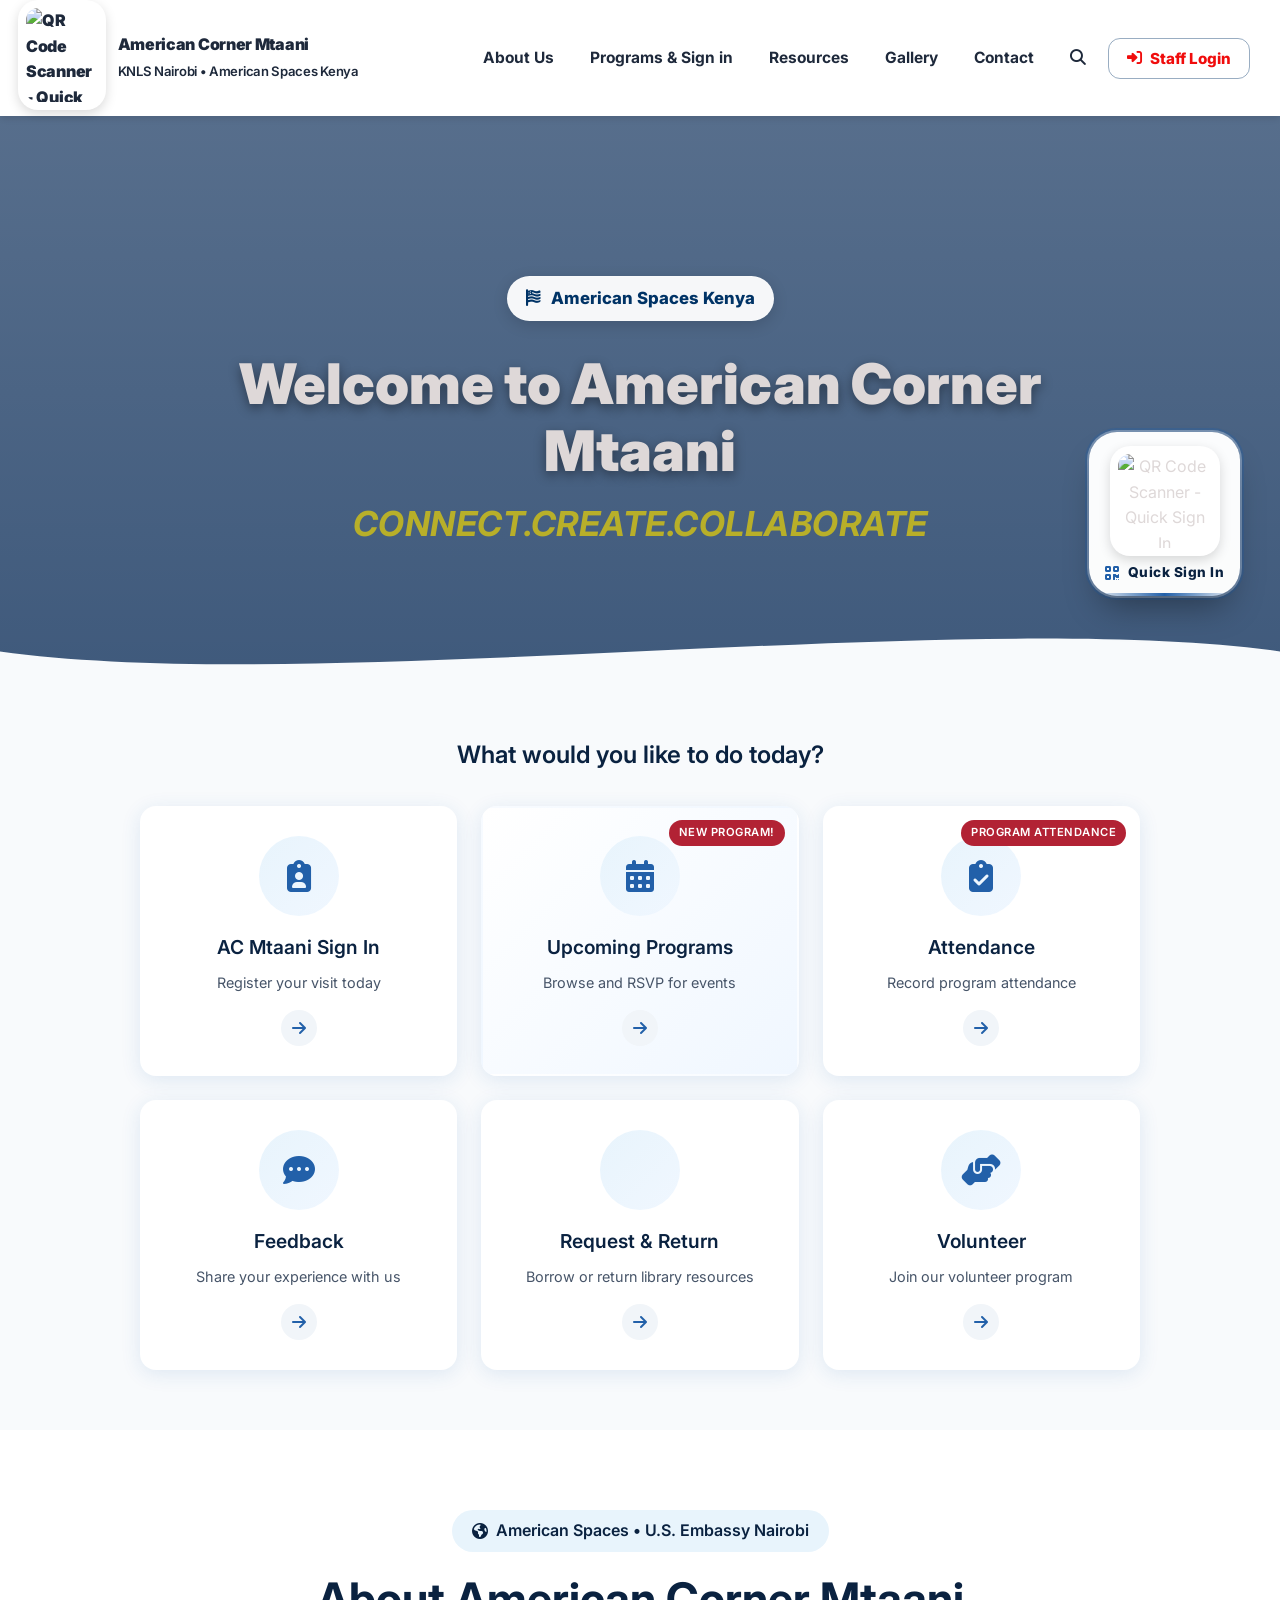
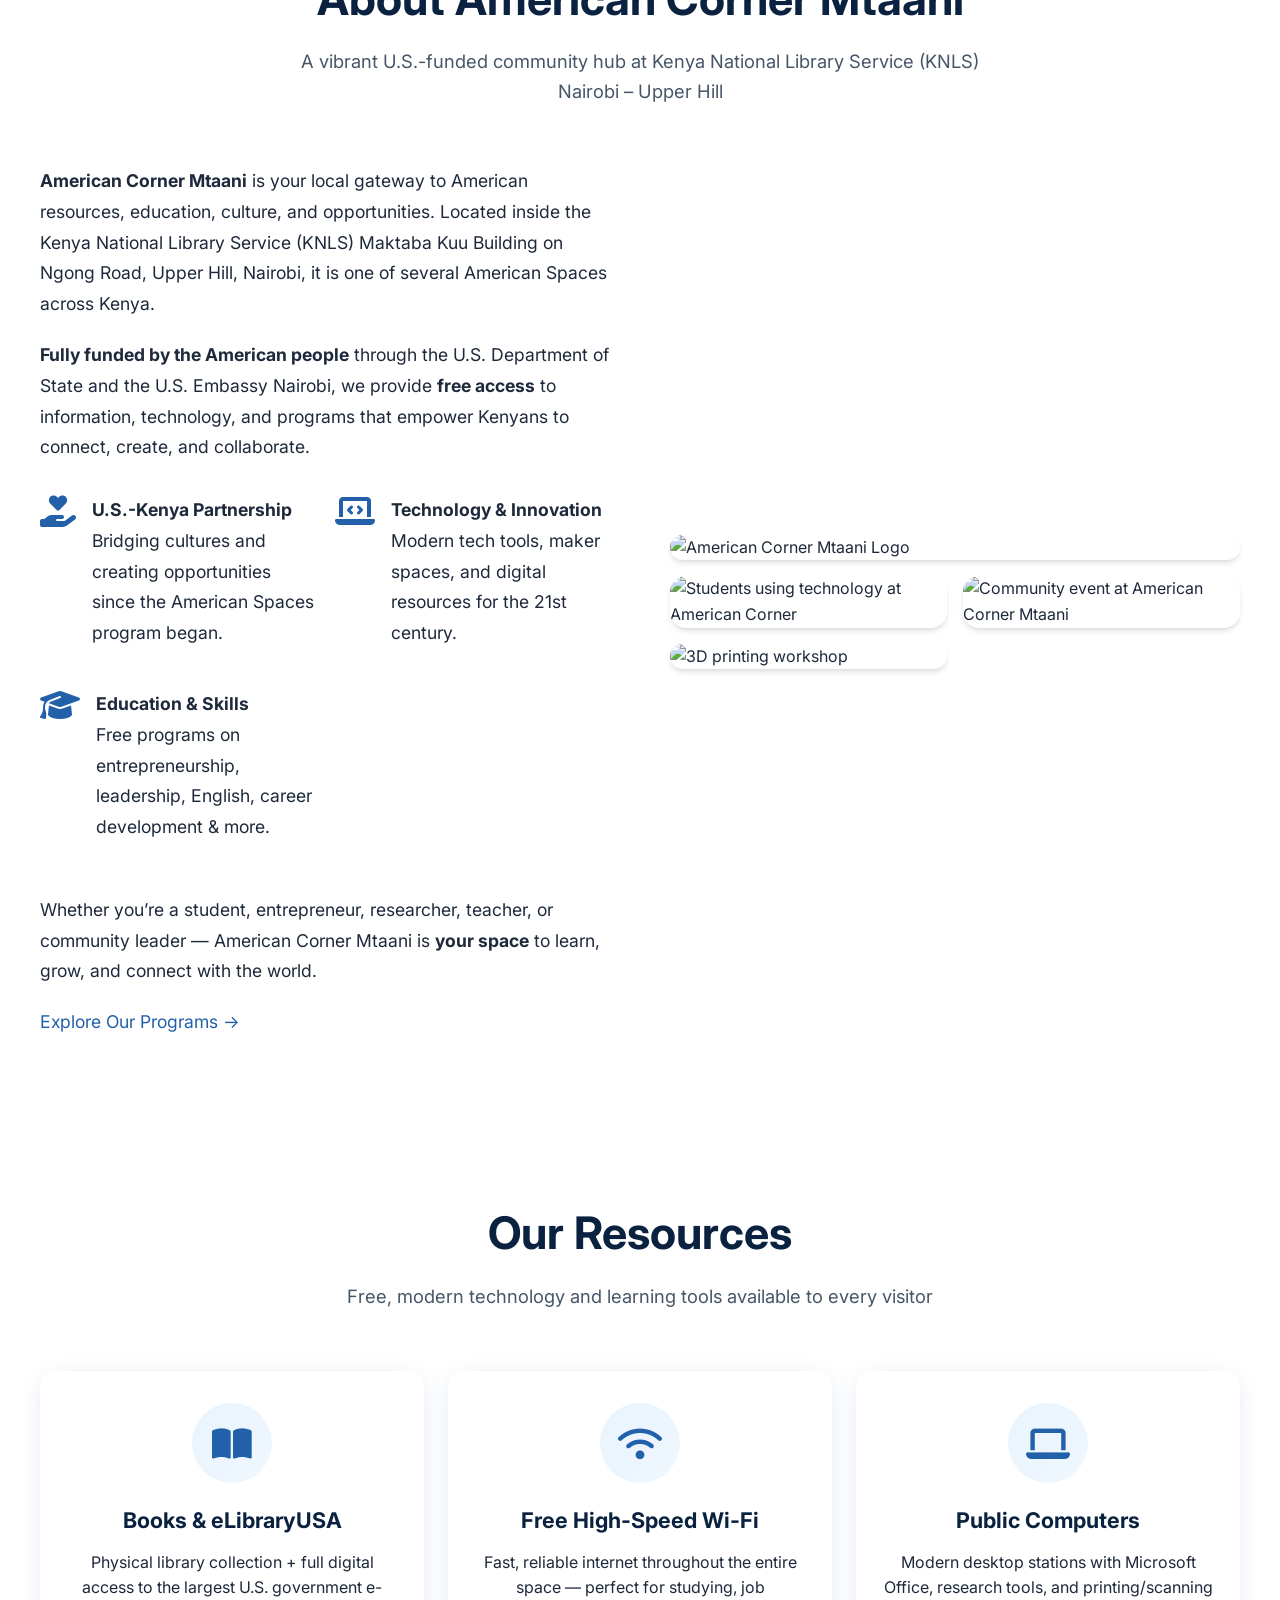
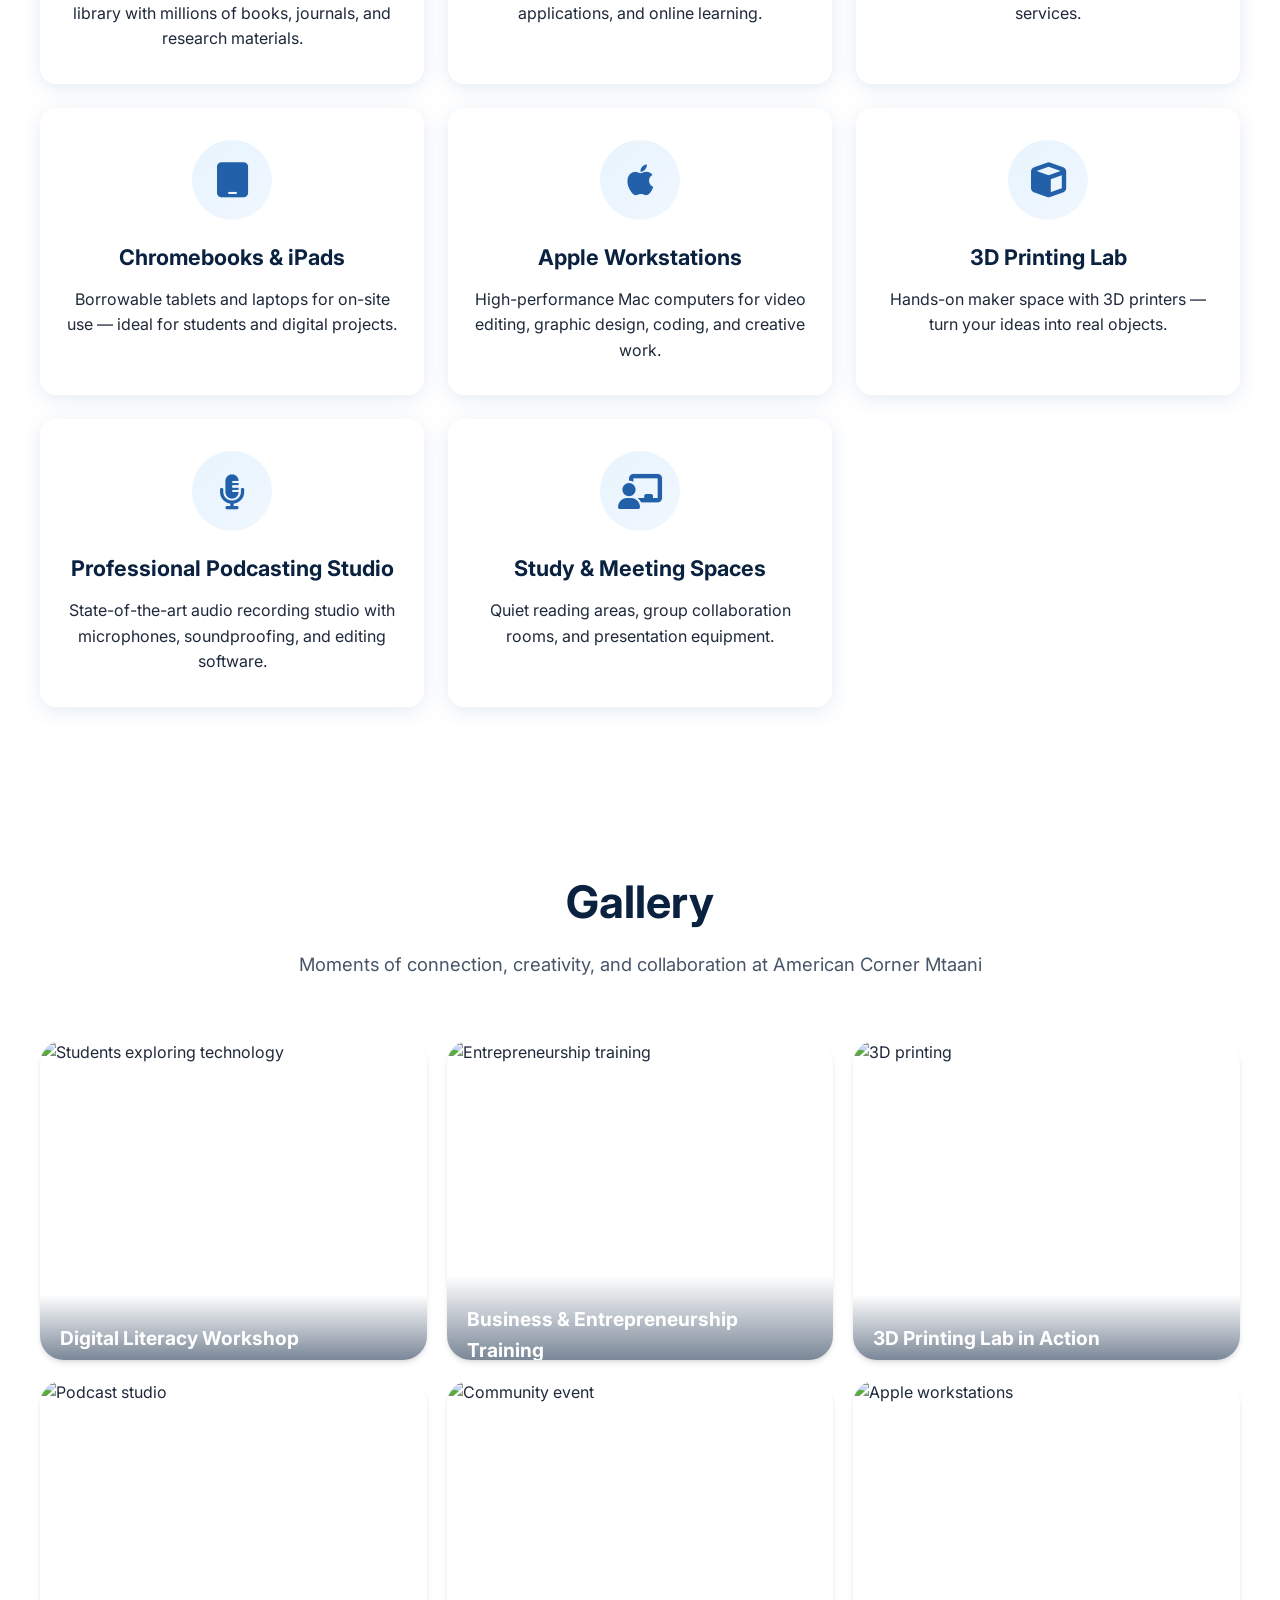
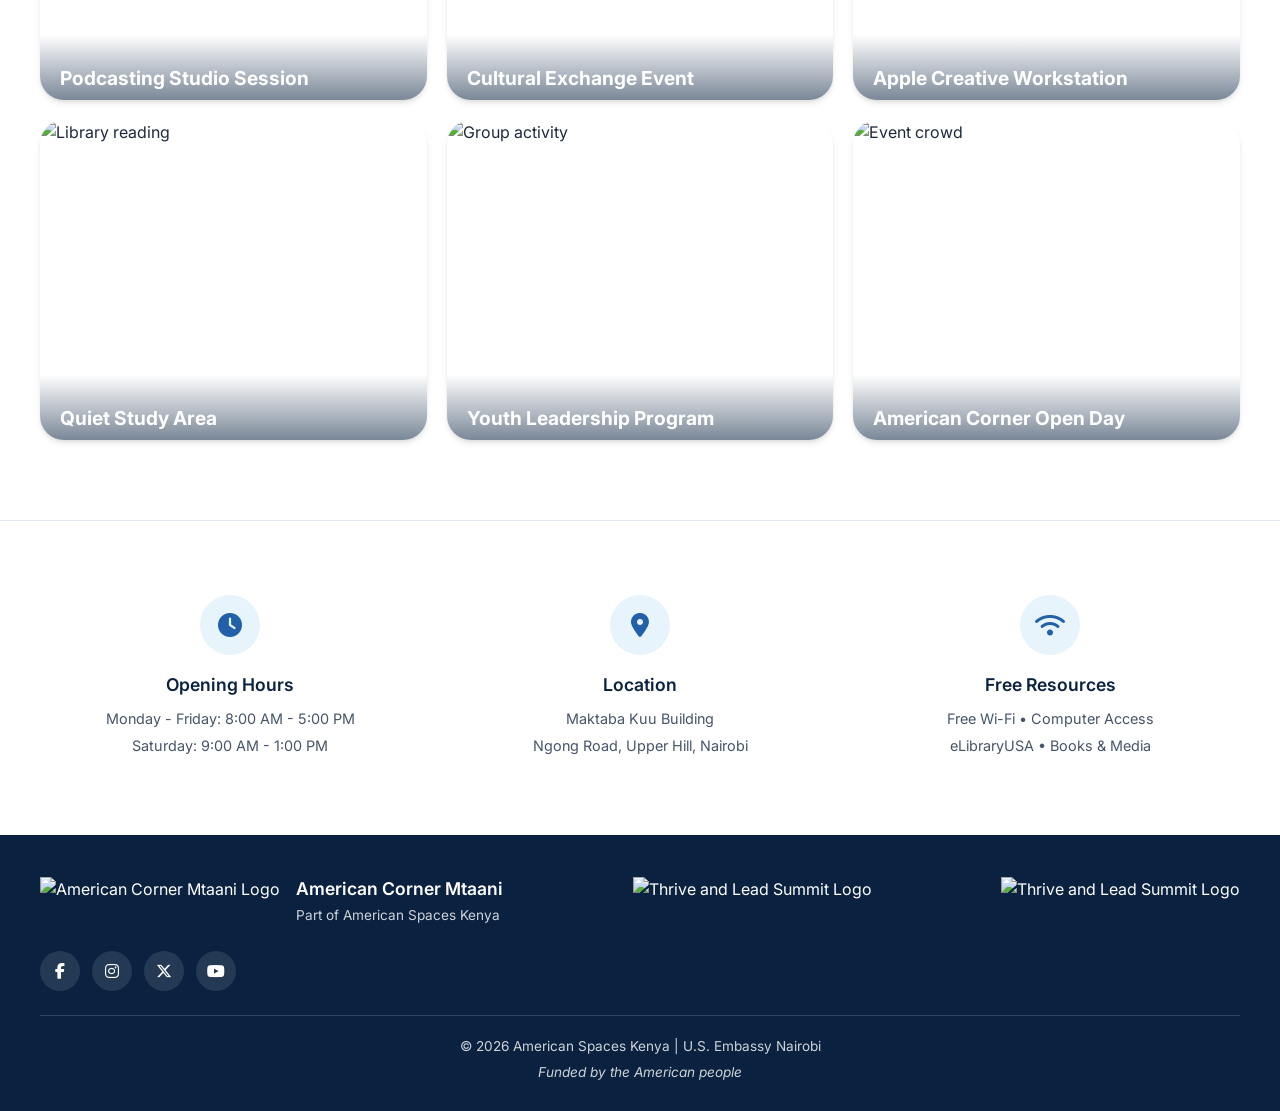
==== index.html @ aea8818d "initial clean commit" ====
<!DOCTYPE html>
<html lang="en">
<head>
    <meta charset="UTF-8">
    <meta name="viewport" content="width=device-width, initial-scale=1.0">
    <meta name="description" content="American Corner Mtaani - Your Gateway to American Resources, Education & Opportunities at KNLS Nairobi, Kenya">
    <meta name="theme-color" content="#0a2240">
    <title>American Corner Mtaani | KNLS Nairobi</title>
    
    <!-- Favicon -->
    <link rel="icon" type="image/png" href="images/favicon.png">
    
    <!-- Font Awesome Icons -->
    <link rel="stylesheet" href="https://cdnjs.cloudflare.com/ajax/libs/font-awesome/6.5.1/css/all.min.css">
    
    <!-- Google Fonts -->
    <link rel="preconnect" href="https://fonts.googleapis.com">
    <link rel="preconnect" href="https://fonts.gstatic.com" crossorigin>
    <link href="https://fonts.googleapis.com/css2?family=Inter:wght@300;400;500;600;700&display=swap" rel="stylesheet">
    
    <!-- Custom Styles -->
    <link rel="stylesheet" href="css/styles.css">
</head>
<body>
  <!-- Header -->
<!-- Updated Sticky Header -->
<header class="topbar" id="header">
    <div class="container">
        <div class="topbar-inner">
            
            <!-- Logo -->
            <a href="#" class="brand">
<img src="https://res.cloudinary.com/dzghdog3m/image/upload/q_auto/f_auto/v1776930538/American_c0vlws.png" 
     alt="QR Code Scanner - Quick Sign In" 
     class="qr-scanner-image">                <div>
                    <span>American Corner Mtaani</span>
                    <small>KNLS Nairobi • American Spaces Kenya</small>
                </div>
            </a>

            <!-- Navigation -->
            <nav class="nav" id="main-nav">
                <div class="nav-links" id="site-nav">
                    <a href="#about">About Us</a>
                    <a href="#events">Programs & Sign in</a>
                    <a href="#resources">Resources</a>
                    <a href="#gallery">Gallery</a>
                    <!-- Updated Contact link to open modal (instead of #contact section) -->
                    <a href="#" onclick="openContactModal(); return false;">Contact</a>
                    
                    <!-- Search Icon -->
                    <a href="https://www.google.com/search?q=American+Spaces+Kenya" target="_blank" 
                       class="nav-icon" title="Search American Spaces & U.S. Embassy Kenya" aria-label="Search">
                        <i class="fas fa-search"></i>
                    </a>

                    <!-- Staff Login Button -->
                    <button class="btn-mini" onclick="navigateToStaffLogin()">
                        <i class="fas fa-sign-in-alt"></i> 
                        Staff Login
                    </button>
                </div>

                <!-- Mobile Menu Toggle -->
                <button class="nav-toggle" id="nav-toggle" aria-label="Toggle menu">
                    <span class="burger"></span>
                </button>
            </nav>

        </div>
    </div>
</header>

<!-- Hero Section with Background Video + QR Scanner Overlay -->
<section class="hero" id="hero">
     <div class="hero-bg">
        <video autoplay muted loop playsinline id="heroVideo">
            <source src="https://res.cloudinary.com/dzghdog3m/video/upload/f_auto,q_auto/teach_sxkdcb.mp4" type="video/mp4">
        </video>
    </div>

    <div class="hero-overlay"></div>
    
    <div class="hero-content">
        <div class="hero-badge">
            <i class="fas fa-flag-usa"></i>
            <span>American Spaces Kenya</span>
        </div>
        <h2 class="hero-title">Welcome to American Corner Mtaani</h2>
<h3 class="hero-tagline">CONNECT.CREATE.COLLABORATE</h3>
    </div>
    
    <!-- ========== QR CODE SCANNER IMAGE - Fixed Position Overlay ========== -->
    <div class="hero-qr-scanner" onclick="quickSignInWithQR()" title="Tap to scan QR code & sign in instantly">
        <div class="qr-scanner-inner">
            <div class="qr-pulse-ring"></div>
<img 
  src="https://res.cloudinary.com/dzghdog3m/image/upload/f_auto,q_auto/me_hxcpxz.jpg"
  alt="QR Code Scanner - Quick Sign In" 
  class="qr-scanner-image">

              <div class="qr-scanner-label">
                <i class="fas fa-qrcode"></i>
                <span>Quick Sign In</span>
            </div>
            <div class="qr-scan-line"></div>
        </div>
    </div>
    
    <div class="hero-wave">
        <svg xmlns="http://www.w3.org/2000/svg" viewBox="0 0 1440 100" preserveAspectRatio="none">
            <path fill="#f8fafc" d="M0,50 C360,100 1080,0 1440,50 L1440,100 L0,100 Z"></path>
        </svg>
    </div>
</section>

<style>
/* QR Scanner Overlay - Perfectly positioned on hero section */
.hero-qr-scanner {
    position: absolute;
    bottom: 100px;
    right: 40px;
    z-index: 15;
    cursor: pointer;
    transition: all 0.3s cubic-bezier(0.4, 0, 0.2, 1);
    animation: floatQR 3s ease-in-out infinite;
}

.qr-scanner-inner {
    background: rgba(255, 255, 255, 0.98);
    backdrop-filter: blur(12px);
    border-radius: 28px;
    padding: 14px 16px 12px 16px;
    text-align: center;
    box-shadow: 0 20px 35px -12px rgba(0, 0, 0, 0.4), 0 0 0 2px rgba(255, 255, 255, 0.3), 0 0 0 4px rgba(34, 96, 169, 0.3);
    transition: transform 0.25s ease, box-shadow 0.25s ease;
    position: relative;
    overflow: hidden;
}

.hero-qr-scanner:hover .qr-scanner-inner {
    transform: scale(1.05) translateY(-6px);
    box-shadow: 0 28px 45px -12px rgba(0, 0, 0, 0.5), 0 0 0 2px rgba(255, 255, 255, 0.4), 0 0 0 4px var(--primary-blue);
}

.hero-qr-scanner:active .qr-scanner-inner {
    transform: scale(0.98);
}

.qr-scanner-image {
    width: 110px;
    height: 110px;
    object-fit: contain;
    display: block;
    margin: 0 auto 6px;
    border-radius: 20px;
    background: white;
    padding: 8px;
    box-shadow: 0 4px 12px rgba(0, 0, 0, 0.15);
}

.qr-scanner-label {
    display: flex;
    align-items: center;
    justify-content: center;
    gap: 8px;
    font-size: 0.85rem;
    font-weight: 800;
    color: var(--primary-navy, #0a2240);
    margin-top: 6px;
    letter-spacing: 0.5px;
}

.qr-scanner-label i {
    font-size: 1rem;
    color: var(--primary-blue, #2260a9);
}

/* Scanning line animation */
.qr-scan-line {
    position: absolute;
    bottom: 0;
    left: 0;
    width: 100%;
    height: 3px;
    background: linear-gradient(90deg, transparent, var(--primary-blue), transparent);
    animation: scanMove 2s linear infinite;
}

/* Pulse ring effect */
.qr-pulse-ring {
    position: absolute;
    top: 50%;
    left: 50%;
    width: 100%;
    height: 100%;
    transform: translate(-50%, -50%);
    border-radius: 28px;
    background: transparent;
    pointer-events: none;
    animation: pulseRing 1.8s ease-out infinite;
}

/* Floating animation */
@keyframes floatQR {
    0%, 100% { transform: translateY(0px); }
    50% { transform: translateY(-8px); }
}

/* Scan line animation */
@keyframes scanMove {
    0% { transform: translateX(-100%); }
    100% { transform: translateX(100%); }
}

/* Pulse ring */
@keyframes pulseRing {
    0% {
        box-shadow: 0 0 0 0 rgba(34, 96, 169, 0.5);
        opacity: 1;
    }
    70% {
        box-shadow: 0 0 0 15px rgba(34, 96, 169, 0);
        opacity: 0.7;
    }
    100% {
        box-shadow: 0 0 0 0 rgba(34, 96, 169, 0);
        opacity: 0;
    }
}

/* Responsive adjustments */
@media (max-width: 768px) {
    .hero-qr-scanner {
        bottom: 70px;
        right: 20px;
    }
    
    .qr-scanner-image {
        width: 80px;
        height: 80px;
        padding: 6px;
    }
    
    .qr-scanner-inner {
        padding: 10px 12px 8px 12px;
        border-radius: 22px;
    }
    
    .qr-scanner-label {
        font-size: 0.7rem;
        gap: 4px;
    }
    
    .qr-scanner-label i {
        font-size: 0.8rem;
    }
}

@media (max-width: 480px) {
    .hero-qr-scanner {
        bottom: 50px;
        right: 12px;
    }
    
    .qr-scanner-image {
        width: 65px;
        height: 65px;
    }
    
    .qr-scanner-inner {
        padding: 8px 10px 6px 10px;
    }
    
    .qr-scanner-label {
        font-size: 0.65rem;
    }
}

/* For tablets */
@media (min-width: 769px) and (max-width: 1024px) {
    .hero-qr-scanner {
        bottom: 85px;
        right: 30px;
    }
    
    .qr-scanner-image {
        width: 95px;
        height: 95px;
    }
}
</style>

<script>
// Quick sign-in function for QR scanner
function quickSignInWithQR() {
    // Direct sign-in form URL - opens instantly for fast check-in
    const signInUrl = "https://docs.google.com/forms/d/e/1FAIpQLScyJrGQjMwthJAHWB2cb7CgKce8sgw6DhwbJvr_R7n_zorhcA/viewform";
    window.open(signInUrl, '_blank');
    
    // Optional: Add a subtle haptic feedback simulation
    const qrElement = document.querySelector('.hero-qr-scanner');
    if (qrElement) {
        qrElement.style.transform = 'scale(0.95)';
        setTimeout(() => {
            qrElement.style.transform = '';
        }, 150);
    }
    
    // Console log for tracking (optional)
    console.log('QR Scanner clicked - Opening sign-in form for quick attendance');
}
</script>



    <!-- Main Dashboard (now id="events" so Programs & Events nav scrolls here) -->
    <!-- Main Dashboard -->
<main class="dashboard" id="events">
    <div class="dashboard-container">
        <h2 class="dashboard-heading">What would you like to do today?</h2>
        
        <div class="cards-grid cards-grid-three">
            <!-- Card 1: Sign In -->
            <div class="dashboard-card" onclick="navigateToForm('signIn')" tabindex="0" role="button" aria-label="Sign In to American Corner">
                <div class="card-icon-wrapper">
                    <i class="fa-solid fa-clipboard-user card-icon"></i>
                </div>
                <h3 class="card-title">AC Mtaani Sign In</h3>
                <p class="card-description">Register your visit today</p>
                <div class="card-arrow">
                    <i class="fa-solid fa-arrow-right"></i>
                </div>
            </div>

            <!-- Card 2: View Events -->
            <div class="dashboard-card card-events" onclick="openEventsModal()" tabindex="0" role="button" aria-label="View Upcoming Events">
                <div class="card-badge">New program!</div>
                <div class="card-icon-wrapper">
                    <i class="fa-solid fa-calendar-days card-icon"></i>
                </div>
                <h3 class="card-title">Upcoming Programs</h3>
                <p class="card-description">Browse and RSVP for events</p>
                <div class="card-arrow">
                    <i class="fa-solid fa-arrow-right"></i>
                </div>
            </div>

            <!-- Card 3: Program Attendance -->
            <div class="dashboard-card" onclick="navigateToForm('attendance')" tabindex="0" role="button" aria-label="Program Attendance">
                <div class="card-badge">Program Attendance</div>
                <div class="card-icon-wrapper">
                    <i class="fa-solid fa-clipboard-check card-icon"></i>
                </div>
                <h3 class="card-title">Attendance</h3>
                <p class="card-description">Record program attendance</p>
                <div class="card-arrow">
                    <i class="fa-solid fa-arrow-right"></i>
                </div>
            </div>

            <!-- Card 4: Feedback Card -->
            <div class="dashboard-card" onclick="navigateToForm('feedback')" tabindex="0" role="button" aria-label="Provide Feedback">
                <div class="card-icon-wrapper">
                    <i class="fa-solid fa-comment-dots card-icon"></i>
                </div>
                <h3 class="card-title">Feedback</h3>
                <p class="card-description">Share your experience with us</p>
                <div class="card-arrow">
                    <i class="fa-solid fa-arrow-right"></i>
                </div>
            </div>

            <!-- Card 5: Request and Return -->
            <div class="dashboard-card" onclick="navigateToForm('request')" tabindex="0" role="button" aria-label="Request and Return Resources">
                <div class="card-icon-wrapper">
                    <i class="fa-solid fa-book-arrow-up card-icon"></i>
                </div>
                <h3 class="card-title">Request & Return</h3>
                <p class="card-description">Borrow or return library resources</p>
                <div class="card-arrow">
                    <i class="fa-solid fa-arrow-right"></i>
                </div>
            </div>

            <!-- Card 6: Volunteer -->
            <div class="dashboard-card" onclick="navigateToForm('volunteer')" tabindex="0" role="button" aria-label="Volunteer Opportunities">
                <div class="card-icon-wrapper">
                    <i class="fa-solid fa-handshake-angle card-icon"></i>
                </div>
                <h3 class="card-title">Volunteer</h3>
                <p class="card-description">Join our volunteer program</p>
                <div class="card-arrow">
                    <i class="fa-solid fa-arrow-right"></i>
                </div>
            </div>
        </div>
    </div>
</main>


    <!-- NEW: About Us Section -->
    <section id="about" class="about-section">
        <div class="about-container">
            <div class="section-header">
                <div class="section-badge">
                    <i class="fas fa-globe-americas"></i>
                    American Spaces • U.S. Embassy Nairobi
                </div>
                <h2 class="section-title">About American Corner Mtaani</h2>
                <p class="section-subtitle">A vibrant U.S.-funded community hub at Kenya National Library Service (KNLS) Nairobi – Upper Hill</p>
            </div>

            <div class="about-grid">
                <!-- Text Content -->
                <div class="about-text">
                    <p><strong>American Corner Mtaani</strong> is your local gateway to American resources, education, culture, and opportunities. Located inside the Kenya National Library Service (KNLS) Maktaba Kuu Building on Ngong Road, Upper Hill, Nairobi, it is one of several American Spaces across Kenya.</p>
                    
                    <p><strong>Fully funded by the American people</strong> through the U.S. Department of State and the U.S. Embassy Nairobi, we provide <strong>free access</strong> to information, technology, and programs that empower Kenyans to connect, create, and collaborate.</p>
                    
                    <div class="about-highlights">
                        <div class="highlight-item">
                            <i class="fas fa-hand-holding-heart"></i>
                            <div>
                                <h4>U.S.-Kenya Partnership</h4>
                                <p>Bridging cultures and creating opportunities since the American Spaces program began.</p>
                            </div>
                        </div>
                        <div class="highlight-item">
                            <i class="fas fa-laptop-code"></i>
                            <div>
                                <h4>Technology &amp; Innovation</h4>
                                <p>Modern tech tools, maker spaces, and digital resources for the 21st century.</p>
                            </div>
                        </div>
                        <div class="highlight-item">
                            <i class="fas fa-graduation-cap"></i>
                            <div>
                                <h4>Education &amp; Skills</h4>
                                <p>Free programs on entrepreneurship, leadership, English, career development &amp; more.</p>
                            </div>
                        </div>
                    </div>

                    <p>Whether you’re a student, entrepreneur, researcher, teacher, or community leader — American Corner Mtaani is <strong>your space</strong> to learn, grow, and connect with the world.</p>
                    
                    <a href="#events" class="btn-primary">Explore Our Programs →</a>
                </div>

             <!-- Pictures / Visuals -->
<div class="about-visuals">
    <div class="visual-stack">

        <img src="https://res.cloudinary.com/dzghdog3m/image/upload/v1776928416/caro_cptdsu.jpg" 
             alt="American Corner Mtaani Logo" 
             class="about-img main-logo">

        <img src="https://res.cloudinary.com/dzghdog3m/image/upload/v1776929002/north_uqclti.jpg" 
             alt="Students using technology at American Corner" 
             class="about-img">

        <img src="https://res.cloudinary.com/dzghdog3m/image/upload/v1776932779/team_xiqt1w.jpg" 
             alt="Community event at American Corner Mtaani" 
             class="about-img">

        <img src="https://res.cloudinary.com/dzghdog3m/image/upload/q_auto/f_auto/v1776932992/micro_gjwmhd.jpg" 
             alt="3D printing workshop" 
             class="about-img">

    </div>
</div>
            </div>
        </div>
    </section>
    <!-- NEW: Resources Section -->
    <section id="resources" class="resources-section">
        <div class="resources-container">
            <div class="section-header">
                <h2 class="section-title">Our Resources</h2>
                <p class="section-subtitle">Free, modern technology and learning tools available to every visitor</p>
            </div>

            <div class="resources-grid">
                <div class="resource-card">
                    <div class="resource-icon"><i class="fas fa-book-open"></i></div>
                    <h3>Books &amp; eLibraryUSA</h3>
                    <p>Physical library collection + full digital access to the largest U.S. government e-library with millions of books, journals, and research materials.</p>
                </div>
                <div class="resource-card">
                    <div class="resource-icon"><i class="fas fa-wifi"></i></div>
                    <h3>Free High-Speed Wi-Fi</h3>
                    <p>Fast, reliable internet throughout the entire space — perfect for studying, job applications, and online learning.</p>
                </div>
                <div class="resource-card">
                    <div class="resource-icon"><i class="fas fa-laptop"></i></div>
                    <h3>Public Computers</h3>
                    <p>Modern desktop stations with Microsoft Office, research tools, and printing/scanning services.</p>
                </div>
                <div class="resource-card">
                    <div class="resource-icon"><i class="fas fa-tablet"></i></div>
                    <h3>Chromebooks &amp; iPads</h3>
                    <p>Borrowable tablets and laptops for on-site use — ideal for students and digital projects.</p>
                </div>
                <div class="resource-card">
                    <div class="resource-icon"><i class="fab fa-apple"></i></div>
                    <h3>Apple Workstations</h3>
                    <p>High-performance Mac computers for video editing, graphic design, coding, and creative work.</p>
                </div>
                <div class="resource-card">
                    <div class="resource-icon"><i class="fas fa-cube"></i></div>
                    <h3>3D Printing Lab</h3>
                    <p>Hands-on maker space with 3D printers — turn your ideas into real objects.</p>
                </div>
                <div class="resource-card">
                    <div class="resource-icon"><i class="fas fa-microphone-alt"></i></div>
                    <h3>Professional Podcasting Studio</h3>
                    <p>State-of-the-art audio recording studio with microphones, soundproofing, and editing software.</p>
                </div>
                <div class="resource-card">
                    <div class="resource-icon"><i class="fas fa-chalkboard-teacher"></i></div>
                    <h3>Study &amp; Meeting Spaces</h3>
                    <p>Quiet reading areas, group collaboration rooms, and presentation equipment.</p>
                </div>
            </div>
        </div>
    </section>

<!-- NEW: Gallery Section (beautiful image catalogue) -->
<section id="gallery" class="gallery-section">
    <div class="gallery-container">
        <div class="section-header">
            <h2 class="section-title">Gallery</h2>
            <p class="section-subtitle">Moments of connection, creativity, and collaboration at American Corner Mtaani</p>
        </div>

        <div class="gallery-grid">

            <!-- Image 1 -->
            <div class="gallery-item">
                <img src="https://res.cloudinary.com/dzghdog3m/image/upload/v1776929045/shop_aacy3w.jpg" alt="Students exploring technology" loading="lazy">
                <div class="gallery-overlay">
                    <h4>Digital Literacy Workshop</h4>
                    <p>Youth learning with Chromebooks &amp; iPads</p>
                </div>
            </div>

            <!-- Image 2 -->
            <div class="gallery-item">
                <img src="https://res.cloudinary.com/dzghdog3m/image/upload/q_auto/f_auto/v1776929006/business_uqxgui.jpg" alt="Entrepreneurship training" loading="lazy">
                <div class="gallery-overlay">
                    <h4>Business &amp; Entrepreneurship Training</h4>
                    <p>With BrighterMonday Kenya</p>
                </div>
            </div>

            <!-- Image 3 -->
            <div class="gallery-item">
                <img src="https://res.cloudinary.com/dzghdog3m/image/upload/q_auto/f_auto/v1776929026/threed_ctt83p.jpg" alt="3D printing" loading="lazy">
                <div class="gallery-overlay">
                    <h4>3D Printing Lab in Action</h4>
                    <p>Prototyping and innovation</p>
                </div>
            </div>

            <!-- Image 4 -->
            <div class="gallery-item">
                <img src="https://res.cloudinary.com/dzghdog3m/image/upload/q_auto/f_auto/v1776929042/mismumo_upcq7j.jpg" alt="Podcast studio" loading="lazy">
                <div class="gallery-overlay">
                    <h4>Podcasting Studio Session</h4>
                    <p>Recording stories and interviews</p>
                </div>
            </div>

            <!-- Image 5 -->
            <div class="gallery-item">
                <img src="https://res.cloudinary.com/dzghdog3m/image/upload/q_auto/f_auto/v1776929025/mzungu_yjr58f.jpg" alt="Community event" loading="lazy">
                <div class="gallery-overlay">
                    <h4>Cultural Exchange Event</h4>
                    <p>U.S.-Kenya friendship celebration</p>
                </div>
            </div>

            <!-- Image 6 -->
            <div class="gallery-item">
                <img src="https://res.cloudinary.com/dzghdog3m/image/upload/q_auto/f_auto/v1776928877/corner_fny6ou.jpg" alt="Apple workstations" loading="lazy">
                <div class="gallery-overlay">
                    <h4>Apple Creative Workstation</h4>
                    <p>Design and video editing</p>
                </div>
            </div>

            <!-- Image 7 -->
            <div class="gallery-item">
                <img src="https://res.cloudinary.com/dzghdog3m/image/upload/q_auto/f_auto/v1776928877/corner_fny6ou.jpg" alt="Library reading" loading="lazy">
                <div class="gallery-overlay">
                    <h4>Quiet Study Area</h4>
                    <p>Books &amp; focused learning</p>
                </div>
            </div>

            <!-- Image 8 -->
            <div class="gallery-item">
                <img src="https://res.cloudinary.com/dzghdog3m/image/upload/q_auto/f_auto/v1776929042/teacher_dntz0i.jpg" alt="Group activity" loading="lazy">
                <div class="gallery-overlay">
                    <h4>Youth Leadership Program</h4>
                    <p>Team building and collaboration</p>
                </div>
            </div>

            <!-- Image 9 -->
            <div class="gallery-item">
                <img src="https://res.cloudinary.com/dzghdog3m/image/upload/v1776929056/open_wqctzl.jpg" alt="Event crowd" loading="lazy">
                <div class="gallery-overlay">
                    <h4>American Corner Open Day</h4>
                    <p>Visitors enjoying free resources</p>
                </div>
            </div>

        </div>
    </div>
</section>

    <!-- Info Section (kept exactly as original) -->
    <section class="info-section">
        <div class="info-container">
            <div class="info-card">
                <div class="info-icon">
                    <i class="fa-solid fa-clock"></i>
                </div>
                <h3>Opening Hours</h3>
                <p>Monday - Friday: 8:00 AM - 5:00 PM</p>
                <p>Saturday: 9:00 AM - 1:00 PM</p>
            </div>
            <div class="info-card">
                <div class="info-icon">
                    <i class="fa-solid fa-location-dot"></i>
                </div>
                <h3>Location</h3>
                <p>Maktaba Kuu Building</p>
                <p>Ngong Road, Upper Hill, Nairobi</p>
            </div>
            <div class="info-card">
                <div class="info-icon">
                    <i class="fa-solid fa-wifi"></i>
                </div>
                <h3>Free Resources</h3>
                <p>Free Wi-Fi • Computer Access</p>
                <p>eLibraryUSA • Books & Media</p>
            </div>
        </div>
    </section>

    <!-- Events Modal (unchanged) -->
    <div class="modal-overlay" id="eventsModal" onclick="closeModalOnOverlay(event)">
        <div class="modal" role="dialog" aria-modal="true" aria-labelledby="modalTitle">
            <div class="modal-header">
                <h2 id="modalTitle">
                    <i class="fa-solid fa-calendar-days"></i>
                    Upcoming Events
                </h2>
                <button class="modal-close" onclick="closeEventsModal()" aria-label="Close modal">
                    <i class="fa-solid fa-xmark"></i>
                </button>
            </div>
            <div class="modal-body" id="eventsContainer">
                <!-- Events will be dynamically inserted here -->
            </div>
            <div class="modal-footer">
                <p>Select an event to register</p>
            </div>
        </div>
    </div>

    <!-- Contact Modal (unchanged) -->
    <div class="modal-overlay" id="contactModal" onclick="closeModalOnOverlay(event)">
        <div class="modal modal-contact" role="dialog" aria-modal="true" aria-labelledby="contactModalTitle">
            <div class="modal-header">
                <h2 id="contactModalTitle">
                    <i class="fa-solid fa-phone"></i>
                    Contact Us
                </h2>
                <button class="modal-close" onclick="closeContactModal()" aria-label="Close modal">
                    <i class="fa-solid fa-xmark"></i>
                </button>
            </div>
            <div class="modal-body contact-body">
                <div class="contact-item">
                    <div class="contact-icon">
                        <i class="fa-solid fa-location-dot"></i>
                    </div>
                    <div class="contact-info">
                        <h4>Address</h4>
                        <p>Kenya National Library Service (KNLS)</p>
                        <p>Maktaba Kuu Building, Ngong Road</p>
                        <p>Upper Hill, Nairobi, Kenya</p>
                    </div>
                </div>
                <div class="contact-item">
                    <div class="contact-icon">
                        <i class="fa-solid fa-phone"></i>
                    </div>
                    <div class="contact-info">
                        <h4>Phone</h4>
                        <p><a href="tel:+254202739893">+254 20 273 9893</a></p>
                    </div>
                </div>
                <div class="contact-item">
                    <div class="contact-icon">
                        <i class="fa-solid fa-envelope"></i>
                    </div>
                    <div class="contact-info">
                        <h4>Email</h4>
                        <p><a href="mailto:americancornermtaani@gmail.com">americancornermtaani@gmail.com</a></p>
                    </div>
                </div>
                <div class="social-links">
                    <h4>Follow Us</h4>
                    <div class="social-icons">
                        <a href="https://web.facebook.com/people/American-Corner-Mtaani/61565093887159/" target="_blank" rel="noopener" aria-label="Facebook">
                            <i class="fa-brands fa-facebook-f"></i>
                        </a>
                        <a href="https://www.instagram.com/usembassykenya" target="_blank" rel="noopener" aria-label="Instagram">
                            <i class="fa-brands fa-instagram"></i>
                        </a>
                        <a href="https://twitter.com/USEmbassyKenya" target="_blank" rel="noopener" aria-label="Twitter">
                            <i class="fa-brands fa-x-twitter"></i>
                        </a>
                        <a href="https://www.youtube.com/@USEmbassyNairobi" target="_blank" rel="noopener" aria-label="YouTube">
                            <i class="fa-brands fa-youtube"></i>
                        </a>
                    </div>
                </div>
            </div>
        </div>
    </div>

    <!-- Footer (unchanged) -->
    <footer class="footer">
        <div class="footer-container">
            <div class="footer-main">
              <div class="footer-brand">
    <img 
        src="https://res.cloudinary.com/dzghdog3m/image/upload/q_auto/f_auto/v1776928871/American_vlldq3.png" 
        alt="American Corner Mtaani Logo" 
        class="logo-img"
        loading="lazy"
    />
    <div>
        <h3>American Corner Mtaani</h3>
        <p>Part of American Spaces Kenya</p>
    </div>
</div>
                 <div class="footer-brand">
    <img 
        src="https://res.cloudinary.com/dzghdog3m/image/upload/q_auto/f_auto/v1776932542/Logos_wbwbgd.jpg" 
        alt="Thrive and Lead Summit Logo" 
        class="logo-img"
        loading="lazy"
    />
</div>

<div class="footer-brand">
    <img 
        src="https://res.cloudinary.com/dzghdog3m/image/upload/q_auto/f_auto/v1776928872/knls_vi0sfh.png" 
        alt="Thrive and Lead Summit Logo" 
        class="logo-img"
        loading="lazy"
    />
</div>
                <div class="footer-social">
                    <a href="https://web.facebook.com/people/American-Corner-Mtaani/61565093887159/" target="_blank" rel="noopener" aria-label="Facebook">
                        <i class="fa-brands fa-facebook-f"></i>
                    </a>
                    <a href="https://www.instagram.com/usembassykenya" target="_blank" rel="noopener" aria-label="Instagram">
                        <i class="fa-brands fa-instagram"></i>
                    </a>
                    <a href="https://twitter.com/USEmbassyKenya" target="_blank" rel="noopener" aria-label="Twitter">
                        <i class="fa-brands fa-x-twitter"></i>
                    </a>
                    <a href="https://www.youtube.com/@USEmbassyNairobi" target="_blank" rel="noopener" aria-label="YouTube">
                        <i class="fa-brands fa-youtube"></i>
                    </a>
                </div>
            </div>
            <div class="footer-bottom">
                <p>&copy; 2026 American Spaces Kenya | U.S. Embassy Nairobi</p>
                <p class="footer-tagline">Funded by the American people</p>
            </div>
        </div>
    </footer>

    <!-- JavaScript -->
    <script src="js/main.js"></script>
</body>
</html>
---- css/styles.css ----
/* =====================================================
   American Corner Mtaani - Dashboard Styles
   Kenya National Library Service, Nairobi
   ===================================================== */

/* =====================================================
   CSS Variables / Design Tokens
   ===================================================== */
:root {
    /* Primary Colors */
    --primary-navy: #0a2240;
    --primary-blue: #2260a9;
    --primary-blue-light: #3a7bc8;
    --light-blue: #e8f4fc;
    --lighter-blue: #f0f7ff;
    
    /* Accent Colors */
    --red-accent: #b22234;
    --red-light: #d64d5c;
    --gold-accent: #b22234;
    --success-green: #28a745;
    
    /* Neutrals */
    --white: #ffffff;
    --off-white: #f8fafc;
    --gray-100: #f1f5f9;
    --gray-200: #e2e8f0;
    --gray-300: #cbd5e1;
    --gray-400: #94a3b8;
    --gray-500: #64748b;
    --gray-600: #475569;
    --gray-700: #334155;
    --gray-800: #1e293b;
    --gray-900: #0f172a;
    
    /* Text Colors */
    --text-primary: #1e293b;
    --text-secondary: #475569;
    --text-light: #64748b;
    --text-white: #ffffff;
    
    /* Shadows */
    --shadow-sm: 0 1px 2px rgba(0, 0, 0, 0.05);
    --shadow-md: 0 4px 6px -1px rgba(0, 0, 0, 0.1), 0 2px 4px -2px rgba(0, 0, 0, 0.1);
    --shadow-lg: 0 10px 15px -3px rgba(0, 0, 0, 0.1), 0 4px 6px -4px rgba(0, 0, 0, 0.1);
    --shadow-xl: 0 20px 25px -5px rgba(0, 0, 0, 0.1), 0 8px 10px -6px rgba(0, 0, 0, 0.1);
    --shadow-card: 0 4px 20px rgba(34, 96, 169, 0.12);
    --shadow-card-hover: 0 12px 40px rgba(34, 96, 169, 0.2);
    
    /* Border Radius */
    --radius-sm: 8px;
    --radius-md: 12px;
    --radius-lg: 16px;
    --radius-xl: 24px;
    --radius-full: 9999px;
    
    /* Transitions */
    --transition-fast: 150ms ease;
    --transition-normal: 250ms ease;
    --transition-slow: 350ms ease;
    
    /* Typography */
    --font-family: 'Inter', -apple-system, BlinkMacSystemFont, 'Segoe UI', Roboto, Oxygen, Ubuntu, sans-serif;
    
    /* Spacing */
    --container-max: 1200px;
    --container-padding: 20px;
}

/* =====================================================
   Reset & Base Styles
   ===================================================== */
*, *::before, *::after {
    box-sizing: border-box;
    margin: 0;
    padding: 0;
}

html {
    font-size: 16px;
    scroll-behavior: smooth;
    -webkit-tap-highlight-color: transparent;
}

body {
    font-family: var(--font-family);
    font-size: 1rem;
    line-height: 1.6;
    color: var(--text-primary);
    background-color: var(--off-white);
    min-height: 100vh;
    overflow-x: hidden;
}

img {
    max-width: 100%;
    height: auto;
    display: block;
}

a {
    color: var(--primary-blue);
    text-decoration: none;
    transition: color var(--transition-fast);
}

a:hover {
    color: var(--primary-blue-light);
}

button {
    font-family: inherit;
    cursor: pointer;
    border: none;
    background: none;
}

/* Focus styles for accessibility */
:focus-visible {
    outline: 3px solid var(--primary-blue);
    outline-offset: 2px;
}

/* =====================================================
   Header
   ===================================================== */
.header {
    background: var(--white);
    box-shadow: var(--shadow-md);
    position: sticky;
    top: 0;
    z-index: 100;
    padding: 12px var(--container-padding);
}

.header-container {
    max-width: var(--container-max);
    margin: 0 auto;
    display: flex;
    align-items: center;
    justify-content: space-between;
    gap: 16px;
}

.header-logo {
    flex-shrink: 0;
}

.logo-img {
    height: 60px;
    width: auto;
    object-fit: contain;
}

.header-title {
    text-align: center;
    flex-grow: 1;
}

.header-title h1 {
    font-size: 1.5rem;
    font-weight: 700;
    color: var(--primary-navy);
    line-height: 1.2;
}

.header-title p {
    font-size: 0.85rem;
    color: var(--text-secondary);
    margin-top: 2px;
}

/* =====================================================
   Hero Section
   ===================================================== */
.hero {
    position: relative;
    min-height: 580px;           /* Adjust height as needed */
    display: flex;
    align-items: center;
    overflow: hidden;
    color: rgb(222, 216, 216);
    text-align: center;
    padding: 80px 20px 60px;
    background: var(--navy);     /* Fallback color */
}

.hero-bg {
    position: absolute;
    top: 0;
    left: 0;
    width: 100%;
    height: 100%;
    z-index: 1;
    opacity: 0.75;  /* Semi-transparent — adjust between 0.6 and 0.85 */
}

.hero-bg video {
    width: 100%;
    height: 100%;
    object-fit: cover;  /* Ensures video covers entire area like background-size: cover */
    object-position: center;
}

.hero::before {
    content: '';
    position: absolute;
    top: 0;
    left: 0;
    right: 0;
    bottom: 0;
    background: url('https://images.unsplash.com/photo-1523050854058-8df90110c9f1?w=1200&q=80') center/cover;
    opacity: 0.15;
}

.hero-overlay {
    position: absolute;
    top: 0;
    left: 0;
    width: 100%;
    height: 100%;
    background: linear-gradient(
        rgba(0, 35, 80, 0.65),    /* Dark navy tint */
        rgba(0, 35, 80, 0.75)
    );
    z-index: 2;
}

.hero-content {
    position: relative;
    z-index: 3;
    max-width: 820px;
    margin: 0 auto;
}

.hero-badge {
    display: inline-flex;
    align-items: center;
    gap: 8px;
    background: rgba(255, 255, 255, 0.15);
    backdrop-filter: blur(10px);
    padding: 8px 20px;
    border-radius: var(--radius-full);
    font-size: 0.9rem;
    font-weight: 500;
    margin-bottom: 20px;
    border: 1px solid rgba(255, 255, 255, 0.2);
}

.hero-badge {
    display: inline-flex;
    align-items: center;
    gap: 10px;
    background: rgba(255,255,255,0.95);
    color: #003366;
    padding: 8px 18px;
    border-radius: 999px;
    font-weight: 800;
    font-size: 1.05rem;
    margin-bottom: 20px;
    box-shadow: 0 4px 15px rgba(0,0,0,0.15);
}
.hero-title {
    font-size: clamp(1.8rem, 5vw, 3.5rem);
    line-height: 1.2;
    font-weight: 900;
    margin: 10px 0;
    text-shadow: 0 4px 12px rgba(0,0,0,0.4);
}

.hero-tagline {
    font-size: 2.15rem;
    font-weight: 700;
    letter-spacing: 0.5px;
        color: #cdbe1b;

    margin: 5px 0;
    white-space: nowrap;
}


.hero-subtitle {
    font-size: 2.15rem;
    opacity: 0.95;
    margin-bottom: 16px;
    font-weight: 400;
}

.hero-tagline {
    font-size: 2.15rem;
    opacity: 0.85;
    font-style: italic;
}

.hero-wave {
    position: absolute;
    bottom: 0;
    left: 0;
    width: 100%;
    z-index: 4;
    line-height: 0;
}

.hero-wave svg {
    display: block;
    width: 100%;
    height: auto;
}

/* =====================================================
   Dashboard Section
   ===================================================== */
.dashboard {
    padding: 40px var(--container-padding) 60px;
    background: var(--off-white);
}

.dashboard-container {
    max-width: var(--container-max);
    margin: 0 auto;
}

.dashboard-heading {
    text-align: center;
    font-size: 1.5rem;
    font-weight: 600;
    color: var(--primary-navy);
    margin-bottom: 32px;
}

/* =====================================================
   Cards Grid
   ===================================================== */
.cards-grid {
    display: grid;
    grid-template-columns: repeat(auto-fit, minmax(280px, 1fr));
    gap: 24px;
    max-width: 1000px;
    margin: 0 auto;
}

/* Two-card layout - centered and larger */
.cards-grid-two {
    grid-template-columns: repeat(2, 1fr);
    max-width: 700px;
    gap: 32px;
}

.cards-grid-two .dashboard-card {
    min-height: 240px;
    padding: 36px 28px;
}

.cards-grid-two .card-icon-wrapper {
    width: 100px;
    height: 100px;
}

.cards-grid-two .card-icon {
    font-size: 2.5rem;
}

.cards-grid-two .card-title {
    font-size: 1.4rem;
}

.cards-grid-two .card-description {
    font-size: 1rem;
}

/* =====================================================
   Dashboard Cards
   ===================================================== */
.dashboard-card {
    position: relative;
    background: var(--white);
    border-radius: var(--radius-lg);
    padding: 28px 24px;
    box-shadow: var(--shadow-card);
    cursor: pointer;
    transition: all var(--transition-normal);
    display: flex;
    flex-direction: column;
    align-items: center;
    text-align: center;
    min-height: 200px;
    border: 2px solid transparent;
    overflow: hidden;
}

.dashboard-card::before {
    content: '';
    position: absolute;
    top: 0;
    left: 0;
    right: 0;
    height: 4px;
    background: linear-gradient(90deg, var(--primary-blue) 0%, var(--primary-blue-light) 100%);
    opacity: 0;
    transition: opacity var(--transition-normal);
}

.dashboard-card:hover,
.dashboard-card:focus {
    transform: translateY(-6px);
    box-shadow: var(--shadow-card-hover);
    border-color: var(--primary-blue);
}

.dashboard-card:hover::before,
.dashboard-card:focus::before {
    opacity: 1;
}

.dashboard-card:active {
    transform: translateY(-2px);
}

/* Card Badge */
.card-badge {
    position: absolute;
    top: 12px;
    right: 12px;
    background: var(--red-accent);
    color: var(--white);
    font-size: 0.7rem;
    font-weight: 600;
    padding: 4px 10px;
    border-radius: var(--radius-full);
    text-transform: uppercase;
    letter-spacing: 0.5px;
    animation: pulse 2s infinite;
}

@keyframes pulse {
    0%, 100% { opacity: 1; }
    50% { opacity: 0.7; }
}

/* Card Icon */
.card-icon-wrapper {
    width: 80px;
    height: 80px;
    border-radius: 50%;
    background: linear-gradient(135deg, var(--light-blue) 0%, var(--lighter-blue) 100%);
    display: flex;
    align-items: center;
    justify-content: center;
    margin-bottom: 16px;
    transition: all var(--transition-normal);
}

.dashboard-card:hover .card-icon-wrapper {
    background: linear-gradient(135deg, var(--primary-blue) 0%, var(--primary-blue-light) 100%);
    transform: scale(1.1);
}

.card-icon {
    font-size: 2rem;
    color: var(--primary-blue);
    transition: color var(--transition-normal);
}

.dashboard-card:hover .card-icon {
    color: var(--white);
}

/* Card Content */
.card-title {
    font-size: 1.2rem;
    font-weight: 600;
    color: var(--primary-navy);
    margin-bottom: 8px;
}

.card-description {
    font-size: 0.9rem;
    color: var(--text-secondary);
    flex-grow: 1;
}

.card-arrow {
    margin-top: 16px;
    width: 36px;
    height: 36px;
    border-radius: 50%;
    background: var(--gray-100);
    display: flex;
    align-items: center;
    justify-content: center;
    color: var(--primary-blue);
    transition: all var(--transition-normal);
}

.dashboard-card:hover .card-arrow {
    background: var(--primary-blue);
    color: var(--white);
    transform: translateX(4px);
}

/* Special Events Card Styling */
.card-events {
    background: linear-gradient(135deg, var(--white) 0%, var(--lighter-blue) 100%);
}

/* =====================================================
   Info Section
   ===================================================== */
.info-section {
    background: var(--white);
    padding: 50px var(--container-padding);
    border-top: 1px solid var(--gray-200);
}

.info-container {
    max-width: var(--container-max);
    margin: 0 auto;
    display: grid;
    grid-template-columns: repeat(auto-fit, minmax(250px, 1fr));
    gap: 30px;
}

.info-card {
    text-align: center;
    padding: 24px;
}

.info-icon {
    width: 60px;
    height: 60px;
    border-radius: 50%;
    background: var(--light-blue);
    display: flex;
    align-items: center;
    justify-content: center;
    margin: 0 auto 16px;
}

.info-icon i {
    font-size: 1.5rem;
    color: var(--primary-blue);
}

.info-card h3 {
    font-size: 1.1rem;
    font-weight: 600;
    color: var(--primary-navy);
    margin-bottom: 8px;
}

.info-card p {
    font-size: 0.9rem;
    color: var(--text-secondary);
    margin-bottom: 4px;
}

/* =====================================================
   Modal Styles
   ===================================================== */
.modal-overlay {
    position: fixed;
    top: 0;
    left: 0;
    right: 0;
    bottom: 0;
    background: rgba(10, 34, 64, 0.7);
    backdrop-filter: blur(4px);
    display: flex;
    align-items: center;
    justify-content: center;
    padding: 20px;
    z-index: 1000;
    opacity: 0;
    visibility: hidden;
    transition: all var(--transition-normal);
}

.modal-overlay.active {
    opacity: 1;
    visibility: visible;
}

.modal {
    background: var(--white);
    border-radius: var(--radius-xl);
    width: 100%;
    max-width: 600px;
    max-height: 85vh;
    display: flex;
    flex-direction: column;
    box-shadow: var(--shadow-xl);
    transform: translateY(20px) scale(0.95);
    transition: transform var(--transition-normal);
}

.modal-overlay.active .modal {
    transform: translateY(0) scale(1);
}

.modal-header {
    display: flex;
    align-items: center;
    justify-content: space-between;
    padding: 20px 24px;
    border-bottom: 1px solid var(--gray-200);
    background: linear-gradient(135deg, var(--primary-navy) 0%, var(--primary-blue) 100%);
    border-radius: var(--radius-xl) var(--radius-xl) 0 0;
}

.modal-header h2 {
    font-size: 1.25rem;
    font-weight: 600;
    color: var(--white);
    display: flex;
    align-items: center;
    gap: 10px;
}

.modal-close {
    width: 36px;
    height: 36px;
    border-radius: 50%;
    background: rgba(255, 255, 255, 0.2);
    color: var(--white);
    display: flex;
    align-items: center;
    justify-content: center;
    font-size: 1.2rem;
    transition: all var(--transition-fast);
}

.modal-close:hover {
    background: rgba(255, 255, 255, 0.3);
    transform: rotate(90deg);
}

.modal-body {
    padding: 24px;
    overflow-y: auto;
    flex-grow: 1;
}

.modal-footer {
    padding: 16px 24px;
    border-top: 1px solid var(--gray-200);
    text-align: center;
    background: var(--gray-100);
    border-radius: 0 0 var(--radius-xl) var(--radius-xl);
}

.modal-footer p {
    font-size: 0.85rem;
    color: var(--text-light);
}

/* =====================================================
   Event Cards in Modal
   ===================================================== */
.event-card {
    background: var(--gray-100);
    border-radius: var(--radius-md);
    padding: 20px;
    margin-bottom: 16px;
    border-left: 4px solid var(--primary-blue);
    transition: all var(--transition-fast);
}

.event-card:last-child {
    margin-bottom: 0;
}

.event-card:hover {
    background: var(--lighter-blue);
    transform: translateX(4px);
}

.event-header {
    display: flex;
    align-items: flex-start;
    gap: 16px;
    margin-bottom: 12px;
}

.event-date-box {
    background: var(--primary-blue);
    color: var(--white);
    border-radius: var(--radius-sm);
    padding: 10px 14px;
    text-align: center;
    min-width: 70px;
}

.event-date-box .month {
    font-size: 0.7rem;
    text-transform: uppercase;
    letter-spacing: 1px;
    opacity: 0.9;
}

.event-date-box .day {
    font-size: 1.5rem;
    font-weight: 700;
    line-height: 1.2;
}

.event-info {
    flex-grow: 1;
}

.event-info h4 {
    font-size: 1.05rem;
    font-weight: 600;
    color: var(--primary-navy);
    margin-bottom: 4px;
}

.event-time {
    font-size: 0.85rem;
    color: var(--text-secondary);
    display: flex;
    align-items: center;
    gap: 6px;
}

.event-time i {
    color: var(--primary-blue);
}

.event-description {
    font-size: 0.9rem;
    color: var(--text-secondary);
    margin-bottom: 12px;
}

.event-category {
    display: inline-block;
    background: var(--white);
    color: var(--primary-blue);
    font-size: 0.75rem;
    font-weight: 500;
    padding: 4px 10px;
    border-radius: var(--radius-full);
    margin-bottom: 12px;
}

.event-rsvp-btn {
    display: inline-flex;
    align-items: center;
    gap: 8px;
    background: linear-gradient(135deg, var(--primary-blue) 0%, var(--primary-blue-light) 100%);
    color: var(--white);
    padding: 10px 20px;
    border-radius: var(--radius-full);
    font-size: 0.9rem;
    font-weight: 500;
    transition: all var(--transition-fast);
    box-shadow: 0 2px 8px rgba(34, 96, 169, 0.3);
}

.event-rsvp-btn:hover {
    transform: translateY(-2px);
    box-shadow: 0 4px 12px rgba(34, 96, 169, 0.4);
    color: var(--white);
}

.event-rsvp-btn i {
    transition: transform var(--transition-fast);
}

.event-rsvp-btn:hover i {
    transform: translateX(4px);
}

/* =====================================================
   Contact Modal
   ===================================================== */
.modal-contact {
    max-width: 500px;
}

.contact-body {
    padding: 28px;
}

.contact-item {
    display: flex;
    align-items: flex-start;
    gap: 16px;
    margin-bottom: 24px;
    padding-bottom: 24px;
    border-bottom: 1px solid var(--gray-200);
}

.contact-item:last-of-type {
    border-bottom: none;
    margin-bottom: 20px;
    padding-bottom: 0;
}

.contact-icon {
    width: 50px;
    height: 50px;
    border-radius: 50%;
    background: var(--light-blue);
    display: flex;
    align-items: center;
    justify-content: center;
    flex-shrink: 0;
}

.contact-icon i {
    font-size: 1.2rem;
    color: var(--primary-blue);
}

.contact-info h4 {
    font-size: 0.9rem;
    font-weight: 600;
    color: var(--primary-navy);
    margin-bottom: 4px;
}

.contact-info p {
    font-size: 0.9rem;
    color: var(--text-secondary);
    margin-bottom: 2px;
}

.contact-info a {
    color: var(--primary-blue);
    font-weight: 500;
}

.social-links {
    text-align: center;
    padding-top: 10px;
}

.social-links h4 {
    font-size: 0.9rem;
    font-weight: 600;
    color: var(--primary-navy);
    margin-bottom: 16px;
}

.social-icons {
    display: flex;
    justify-content: center;
    gap: 16px;
}

.social-icons a {
    width: 44px;
    height: 44px;
    border-radius: 50%;
    background: var(--light-blue);
    display: flex;
    align-items: center;
    justify-content: center;
    color: var(--primary-blue);
    font-size: 1.2rem;
    transition: all var(--transition-fast);
}

.social-icons a:hover {
    background: var(--primary-blue);
    color: var(--white);
    transform: translateY(-3px);
}

/* =====================================================
   Footer
   ===================================================== */
.footer {
    background: var(--primary-navy);
    color: var(--white);
    padding: 40px var(--container-padding) 24px;
}

.footer-container {
    max-width: var(--container-max);
    margin: 0 auto;
}

.footer-main {
    display: flex;
    align-items: center;
    justify-content: space-between;
    flex-wrap: wrap;
    gap: 24px;
    padding-bottom: 24px;
    border-bottom: 1px solid rgba(255, 255, 255, 0.15);
}

.footer-brand {
    display: flex;
    align-items: center;
    gap: 16px;
}

.footer-logo {
    width: 50px;
    height: 50px;
    object-fit: contain;
}

.footer-brand h3 {
    font-size: 1.1rem;
    font-weight: 600;
    margin-bottom: 2px;
}

.footer-brand p {
    font-size: 0.85rem;
    opacity: 0.8;
}

.footer-social {
    display: flex;
    gap: 12px;
}

.footer-social a {
    width: 40px;
    height: 40px;
    border-radius: 50%;
    background: rgba(255, 255, 255, 0.1);
    display: flex;
    align-items: center;
    justify-content: center;
    color: var(--white);
    font-size: 1rem;
    transition: all var(--transition-fast);
}

.footer-social a:hover {
    background: var(--primary-blue);
    transform: translateY(-3px);
}

.footer-bottom {
    padding-top: 20px;
    text-align: center;
}

.footer-bottom p {
    font-size: 0.85rem;
    opacity: 0.8;
    margin-bottom: 4px;
}

.footer-tagline {
    font-size: 0.8rem;
    opacity: 0.6;
    font-style: italic;
}

/* =====================================================
   Responsive Design
   ===================================================== */

/* Large tablets and small desktops */
@media (max-width: 1024px) {
    .hero-title {
        font-size: 2rem;
    }
    
    .cards-grid {
        grid-template-columns: repeat(2, 1fr);
    }
}

/* Tablets */
@media (max-width: 768px) {
    :root {
        --container-padding: 16px;
    }
    
    .header-container {
        flex-wrap: wrap;
        justify-content: center;
    }
    
    .header-logo {
        order: 1;
    }
    
    .header-title {
        order: 3;
        width: 100%;
        margin-top: 8px;
    }
    
    .logo-img {
        height: 50px;
    }
    
    .header-title h1 {
        font-size: 1.25rem;
    }
    
    .hero {
        min-height: 240px;
        padding: 50px var(--container-padding) 70px;
    }
    
    .hero-title {
        font-size: 1.75rem;
    }
    
    .hero-subtitle {
        font-size: 1rem;
    }
    
    .dashboard-heading {
        font-size: 1.3rem;
    }
    
    .cards-grid {
        grid-template-columns: repeat(2, 1fr);
        gap: 16px;
    }
    
    .dashboard-card {
        padding: 20px 16px;
        min-height: 180px;
    }
    
    .card-icon-wrapper {
        width: 65px;
        height: 65px;
    }
    
    .card-icon {
        font-size: 1.6rem;
    }
    
    .card-title {
        font-size: 1.05rem;
    }
    
    .card-description {
        font-size: 0.8rem;
    }
    
    .modal {
        max-height: 90vh;
        border-radius: var(--radius-lg);
    }
    
    .modal-header {
        border-radius: var(--radius-lg) var(--radius-lg) 0 0;
    }
    
    .modal-footer {
        border-radius: 0 0 var(--radius-lg) var(--radius-lg);
    }
    
    .footer-main {
        flex-direction: column;
        text-align: center;
    }
    
    .footer-brand {
        flex-direction: column;
    }
}

/* Mobile phones */
@media (max-width: 480px) {
    .header-logo:last-child {
        display: none;
    }
    
    .header-title h1 {
        font-size: 1.1rem;
    }
    
    .hero {
        min-height: 220px;
        padding: 40px var(--container-padding) 60px;
    }
    
    .hero-badge {
        font-size: 0.8rem;
        padding: 6px 14px;
    }
    
    .hero-title {
        font-size: 1.5rem;
    }
    
    .hero-subtitle {
        font-size: 0.95rem;
    }
    
    .hero-tagline {
        font-size: 0.85rem;
    }
    
    .dashboard {
        padding: 30px var(--container-padding) 50px;
    }
    
    .dashboard-heading {
        font-size: 1.2rem;
        margin-bottom: 24px;
    }
    
    .cards-grid {
        grid-template-columns: 1fr;
        gap: 14px;
    }
    
    /* Two-card layout on mobile - stack vertically but keep larger size */
    .cards-grid-two {
        grid-template-columns: 1fr;
        max-width: 400px;
        gap: 20px;
    }
    
    .cards-grid-two .dashboard-card {
        min-height: 200px;
        padding: 28px 24px;
        flex-direction: column;
        text-align: center;
    }
    
    .cards-grid-two .card-icon-wrapper {
        width: 80px;
        height: 80px;
        margin-bottom: 16px;
    }
    
    .cards-grid-two .card-icon {
        font-size: 2rem;
    }
    
    .cards-grid-two .card-title {
        font-size: 1.2rem;
    }
    
    .cards-grid-two .card-description {
        font-size: 0.9rem;
    }
    
    .cards-grid-two .card-arrow {
        display: flex;
    }
    
    .dashboard-card {
        flex-direction: row;
        text-align: left;
        padding: 18px;
        min-height: auto;
        gap: 16px;
    }
    
    .card-badge {
        top: 8px;
        right: 8px;
        font-size: 0.65rem;
        padding: 3px 8px;
    }
    
    .card-icon-wrapper {
        width: 55px;
        height: 55px;
        margin-bottom: 0;
        flex-shrink: 0;
    }
    
    .card-icon {
        font-size: 1.4rem;
    }
    
    .card-content {
        flex-grow: 1;
    }
    
    .card-title {
        font-size: 1rem;
        margin-bottom: 4px;
    }
    
    .card-description {
        font-size: 0.8rem;
    }
    
    .card-arrow {
        display: none;
    }
    
    .info-container {
        grid-template-columns: 1fr;
        gap: 20px;
    }
    
    .info-card {
        padding: 16px;
    }
    
    .modal-body {
        padding: 16px;
    }
    
    .event-card {
        padding: 16px;
    }
    
    .event-header {
        flex-direction: column;
        gap: 12px;
    }
    
    .event-date-box {
        display: inline-flex;
        align-items: center;
        gap: 8px;
        padding: 8px 14px;
    }
    
    .event-date-box .month {
        font-size: 0.75rem;
    }
    
    .event-date-box .day {
        font-size: 1.1rem;
    }
    
    .contact-body {
        padding: 20px;
    }
    
    .contact-item {
        flex-direction: column;
        align-items: center;
        text-align: center;
        gap: 12px;
    }
}

/* Extra small devices */
@media (max-width: 360px) {
    .hero-title {
        font-size: 1.35rem;
    }
    
    .dashboard-card {
        padding: 14px;
    }
    
    .card-icon-wrapper {
        width: 50px;
        height: 50px;
    }
    
    .card-icon {
        font-size: 1.2rem;
    }
}

/* =====================================================
   Utility Classes
   ===================================================== */
.sr-only {
    position: absolute;
    width: 1px;
    height: 1px;
    padding: 0;
    margin: -1px;
    overflow: hidden;
    clip: rect(0, 0, 0, 0);
    white-space: nowrap;
    border: 0;
}

/* Prevent body scroll when modal is open */
body.modal-open {
    overflow: hidden;
}

/* Loading state for buttons */
.btn-loading {
    position: relative;
    color: transparent !important;
}

.btn-loading::after {
    content: '';
    position: absolute;
    width: 20px;
    height: 20px;
    top: 50%;
    left: 50%;
    margin-left: -10px;
    margin-top: -10px;
    border: 2px solid var(--white);
    border-radius: 50%;
    border-top-color: transparent;
    animation: spin 0.8s linear infinite;
}

@keyframes spin {
    to {
        transform: rotate(360deg);
    }
}
/* ====================== UPDATED STICKY HEADER ====================== */
.topbar {
    position: sticky;
    top: 0;
    z-index: 1000;
    background: rgba(255, 255, 255, 0.95);
    backdrop-filter: blur(14px);
    border-bottom: 1px solid var(--border);
    box-shadow: 0 4px 20px rgba(0, 0, 0, 0.06);
}

.topbar-inner {
    display: flex;
    align-items: center;
    justify-content: space-between;
    gap: 20px;
    padding: 14px 0;
    max-width: var(--max);
    margin: 0 auto;
    padding: 0 18px;
}

.brand {
    display: flex;
    align-items: center;
    gap: 12px;
    text-decoration: none;
    color: var(--navy);
    font-weight: 900;
    letter-spacing: -0.3px;
}

.brand small {
    font-size: 0.82rem;
    font-weight: 600;
    color: var(--muted);
    margin-top: -3px;
    white-space: nowrap;
}

.logo-img {
    height: 48px;
    width: auto;
    object-fit: contain;
}

/* Navigation */
.nav {
    display: flex;
    align-items: center;
    gap: 12px;
}

.nav-links {
    display: flex;
    align-items: center;
    gap: 8px;
    flex-wrap: nowrap;
}

.nav-links a {
    padding: 10px 14px;
    border-radius: 12px;
    color: var(--muted);
    font-weight: 700;
    font-size: 0.97rem;
    transition: all 180ms ease;
    white-space: nowrap;
}

.nav-links a:hover {
    background: rgba(0, 51, 102, 0.07);
    color: var(--navy);
}

.nav-icon {
    padding: 10px 12px;
    border-radius: 12px;
    color: var(--muted);
    font-size: 1.15rem;
    transition: all 180ms ease;
}

.nav-icon:hover {
    background: rgba(0, 51, 102, 0.07);
    color: var(--navy);
}

/* Staff Login Button */
.btn-mini {
    background: var(--navy);
    color: #f00c0c;
    border: 1px solid rgba(0, 51, 102, 0.4);
    padding: 10px 18px;
    border-radius: 12px;
    font-weight: 800;
    font-size: 0.95rem;
    cursor: pointer;
    transition: all 180ms ease;
    display: inline-flex;
    align-items: center;
    gap: 8px;
    white-space: nowrap;
}

.btn-mini:hover {
    background: #002a55;
    transform: translateY(-1px);
    box-shadow: 0 8px 20px rgba(0, 51, 102, 0.25);
}

/* Mobile Menu */
@media (max-width: 920px) {
    .nav-links {
        display: none;
        position: absolute;
        top: 100%;
        right: 18px;
        width: min(280px, calc(100vw - 36px));
        flex-direction: column;
        align-items: stretch;
        background: rgba(255, 255, 255, 0.98);
        border: 1px solid var(--border);
        border-radius: 16px;
        box-shadow: var(--shadow);
        padding: 16px;
        gap: 6px;
        backdrop-filter: blur(12px);
    }

    .nav.open .nav-links {
        display: flex;
    }

    .nav-links a,
    .btn-mini {
        width: 100%;
        justify-content: flex-start;
        padding: 14px 16px;
    }
}


/* =====================================================
   NEW SECTIONS: About, Resources, Gallery
   ===================================================== */
.about-section,
.resources-section,
.gallery-section {
    padding: 80px var(--container-padding);
    background: var(--white);
}

.section-header {
    text-align: center;
    margin-bottom: 60px;
}

.section-badge {
    display: inline-flex;
    align-items: center;
    gap: 8px;
    background: var(--light-blue);
    color: var(--primary-navy);
    padding: 8px 20px;
    border-radius: 9999px;
    font-weight: 600;
    margin-bottom: 12px;
}

.section-title {
    font-size: clamp(2rem, 4vw, 2.8rem);
    font-weight: 700;
    color: var(--primary-navy);
    margin-bottom: 12px;
}

.section-subtitle {
    font-size: 1.15rem;
    color: var(--text-secondary);
    max-width: 720px;
    margin: 0 auto;
}

/* About Section */
.about-grid {
    display: grid;
    grid-template-columns: 1fr 1fr;
    gap: 60px;
    align-items: center;
    max-width: var(--container-max);
    margin: 0 auto;
}

.about-text {
    font-size: 1.1rem;
    line-height: 1.75;
}

.about-text p {
    margin-bottom: 20px;
}

.about-highlights {
    display: grid;
    grid-template-columns: repeat(auto-fit, minmax(240px, 1fr));
    gap: 20px;
    margin: 32px 0;
}

.highlight-item {
    display: flex;
    gap: 16px;
}

.highlight-item i {
    font-size: 2rem;
    color: var(--primary-blue);
    flex-shrink: 0;
}

.about-visuals .visual-stack {
    display: grid;
    grid-template-columns: repeat(2, 1fr);
    gap: 16px;
}

.about-img {
    width: 100%;
    border-radius: var(--radius-lg);
    box-shadow: var(--shadow-md);
    transition: all var(--transition-normal);
}

.about-img:hover {
    transform: scale(1.04);
    box-shadow: var(--shadow-card-hover);
}

.about-img.main-logo {
    grid-column: span 2;
}

/* Resources */
.resources-grid {
    display: grid;
    grid-template-columns: repeat(auto-fit, minmax(300px, 1fr));
    gap: 24px;
    max-width: var(--container-max);
    margin: 0 auto;
}

.resource-card {
    background: var(--white);
    padding: 32px 24px;
    border-radius: var(--radius-lg);
    box-shadow: var(--shadow-card);
    text-align: center;
    transition: all var(--transition-normal);
}

.resource-card:hover {
    transform: translateY(-8px);
    box-shadow: var(--shadow-card-hover);
}

.resource-icon {
    width: 80px;
    height: 80px;
    margin: 0 auto 20px;
    background: linear-gradient(135deg, var(--light-blue), var(--lighter-blue));
    border-radius: 50%;
    display: flex;
    align-items: center;
    justify-content: center;
    font-size: 2.2rem;
    color: var(--primary-blue);
}

.resource-card h3 {
    font-size: 1.35rem;
    margin-bottom: 12px;
    color: var(--primary-navy);
}

/* Gallery */
.gallery-container {
    max-width: var(--container-max);
    margin: 0 auto;
}

.gallery-grid {
    display: grid;
    grid-template-columns: repeat(auto-fit, minmax(300px, 1fr));
    gap: 20px;
}

.gallery-item {
    position: relative;
    border-radius: var(--radius-xl);
    overflow: hidden;
    box-shadow: var(--shadow-md);
    cursor: pointer;
}

.gallery-item img {
    width: 100%;
    height: 320px;
    object-fit: cover;
    transition: transform 0.4s cubic-bezier(0.4, 0, 0.2, 1);
}

.gallery-item:hover img {
    transform: scale(1.1);
}

.gallery-overlay {
    position: absolute;
    bottom: 0;
    left: 0;
    right: 0;
    background: linear-gradient(transparent, rgba(10, 34, 64, 0.9));
    color: #fff;
    padding: 28px 20px 20px;
    transform: translateY(40%);
    transition: transform var(--transition-normal);
}

.gallery-item:hover .gallery-overlay {
    transform: translateY(0);
}

.gallery-overlay h4 {
    font-size: 1.2rem;
    margin-bottom: 6px;
}

.gallery-overlay p {
    font-size: 0.95rem;
    opacity: 0.9;
}

/* Responsive adjustments for new sections */
@media (max-width: 768px) {
    .about-grid {
        grid-template-columns: 1fr;
        gap: 40px;
    }
    .about-visuals .visual-stack {
        grid-template-columns: 1fr;
    }
    .about-img.main-logo {
        grid-column: span 1;
    }
}


/* =====================================================
   Print Styles
   ===================================================== */
@media print {
    .header,
    .hero,
    .footer,
    .modal-overlay {
        display: none;
    }
    
    .dashboard {
        padding: 20px 0;
    }
    
    .dashboard-card {
        break-inside: avoid;
        box-shadow: none;
        border: 1px solid #ccc;
    }
}
@media (max-width: 550px) {
    .hero-title {
        font-size: 0.9rem;
        letter-spacing: -0.2px;
    }
}
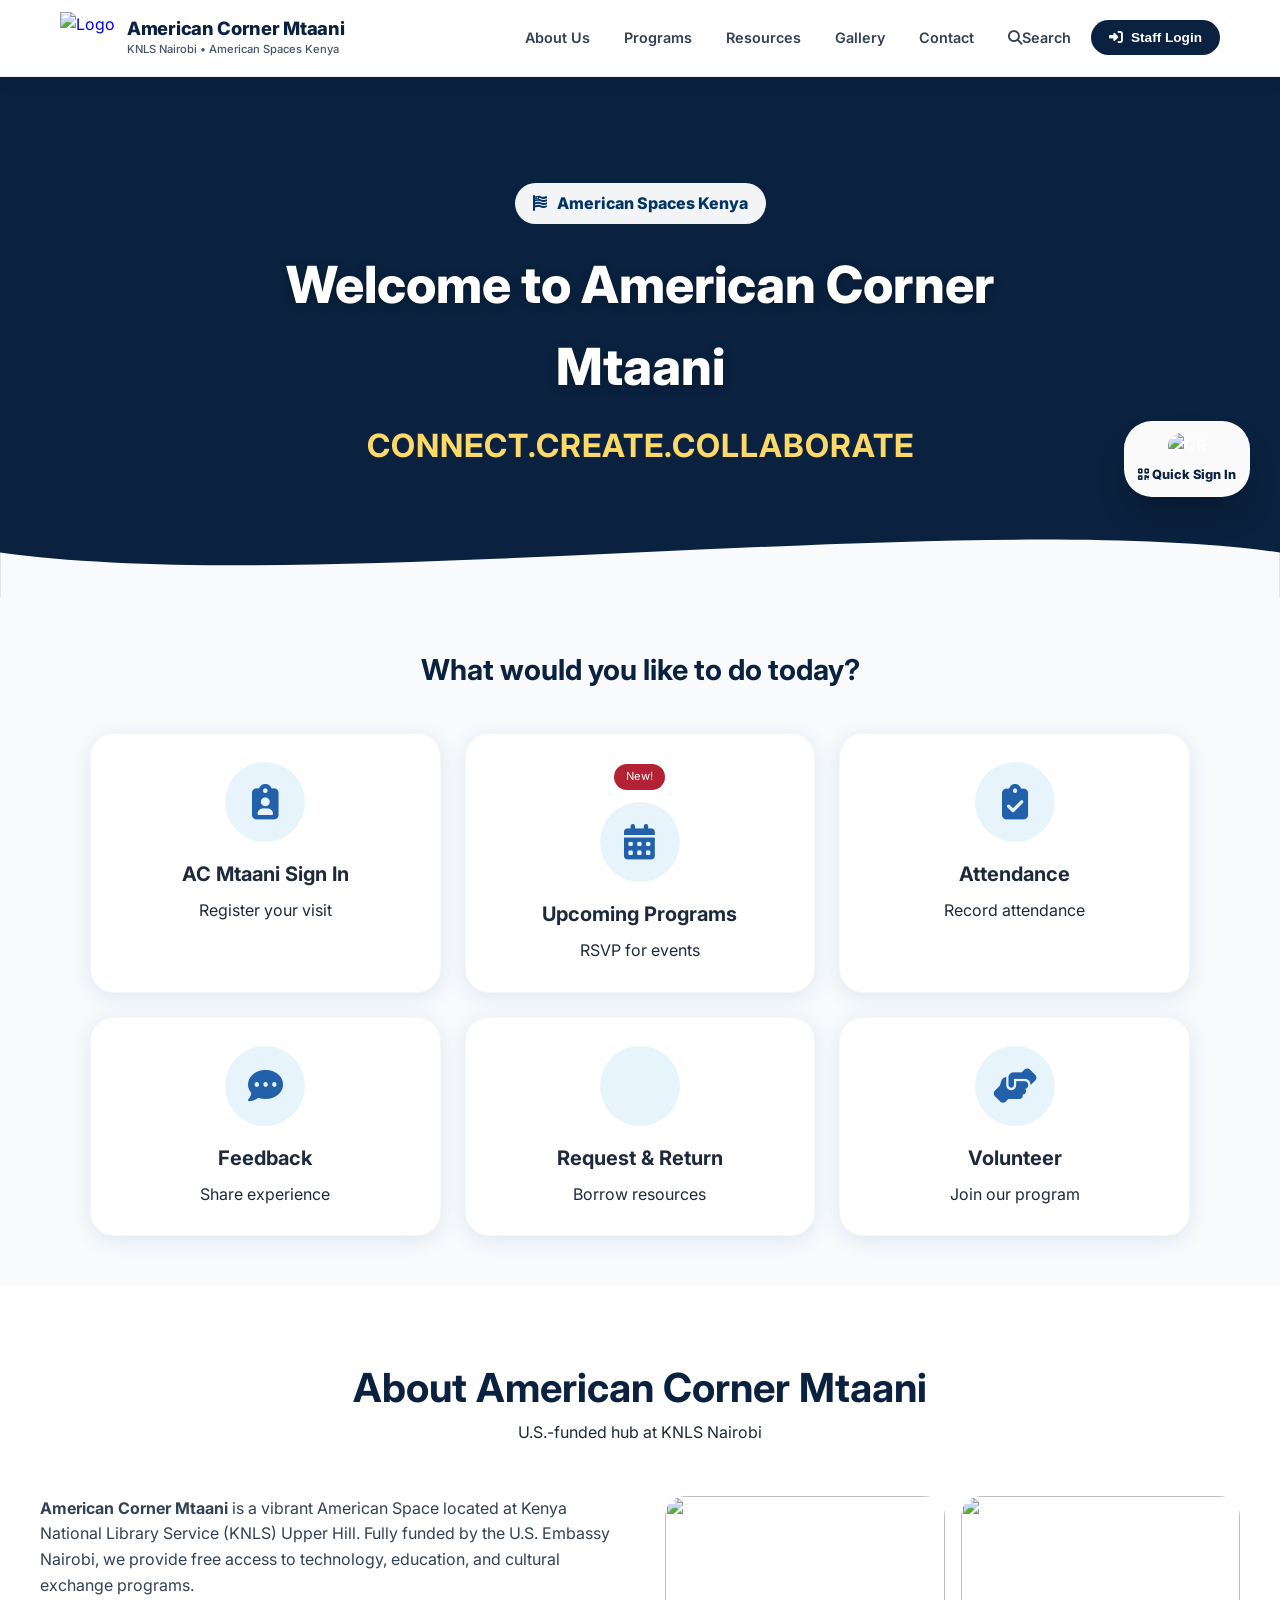
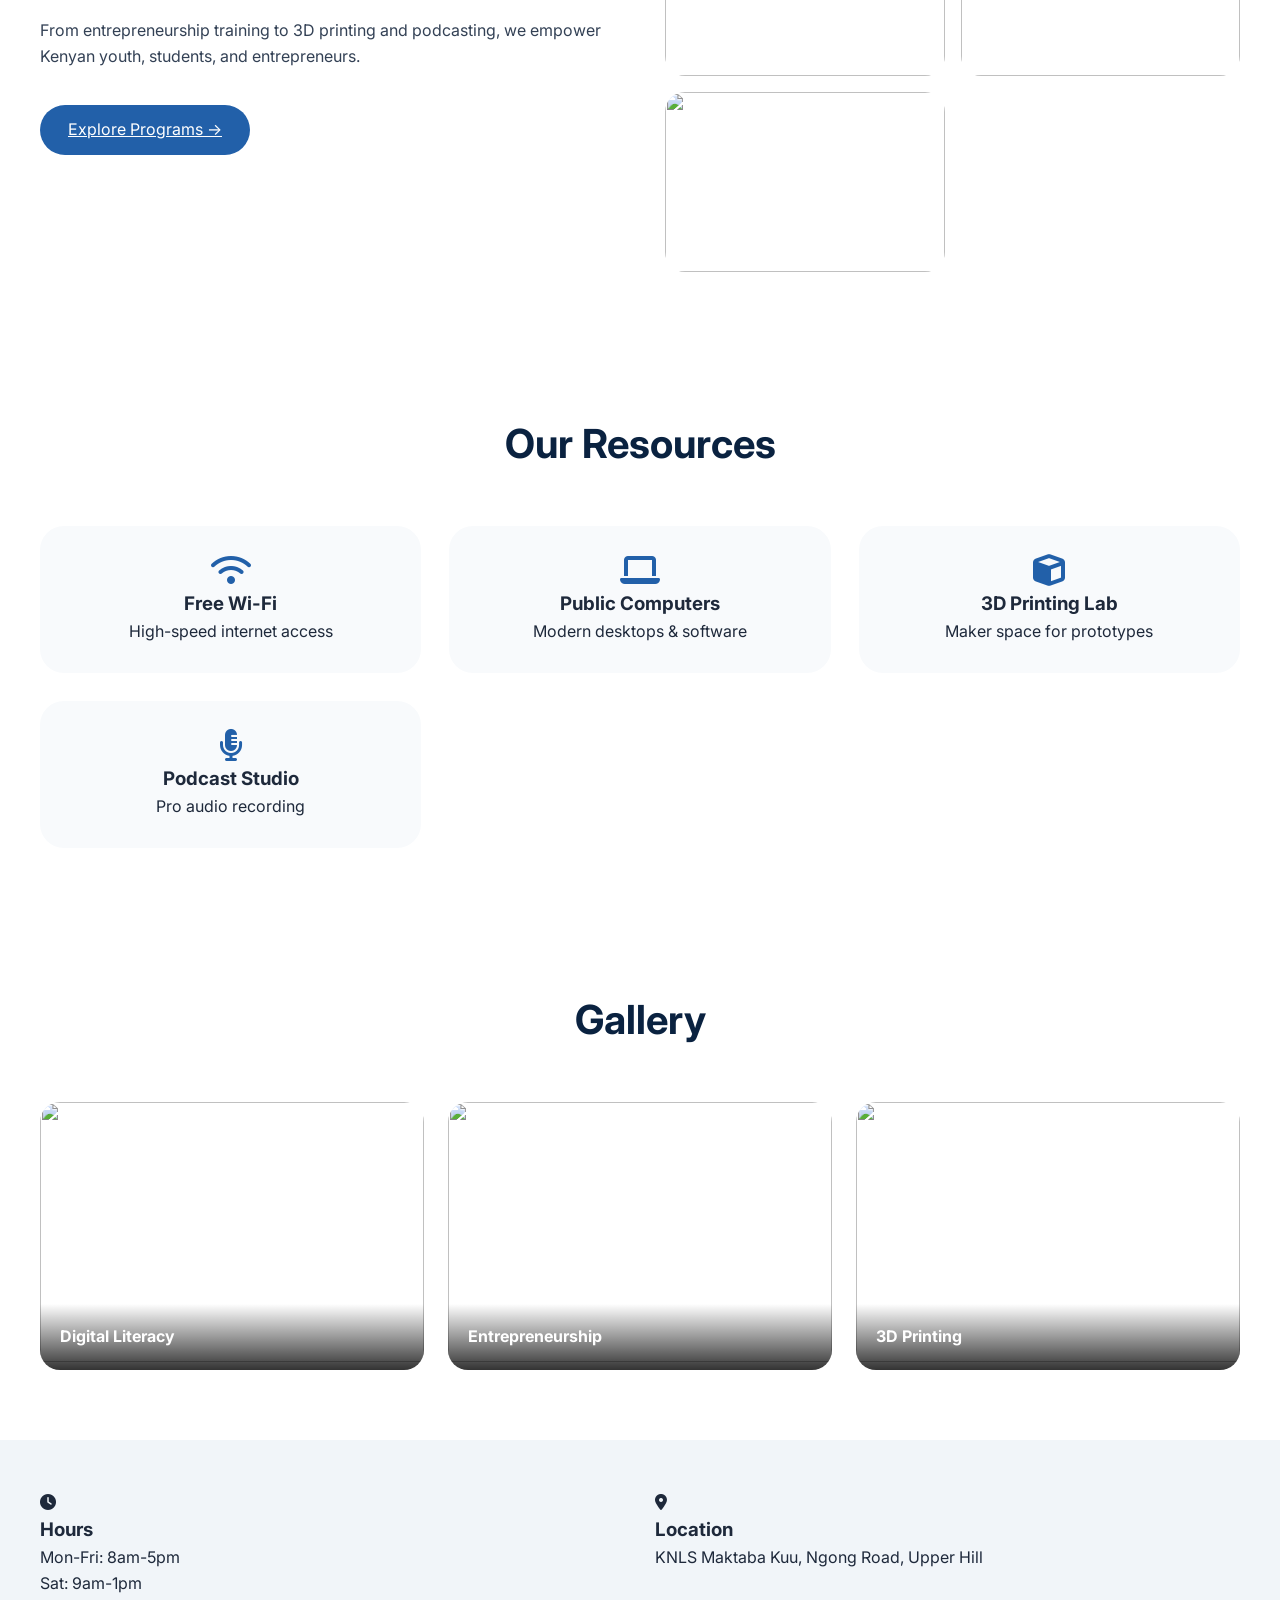
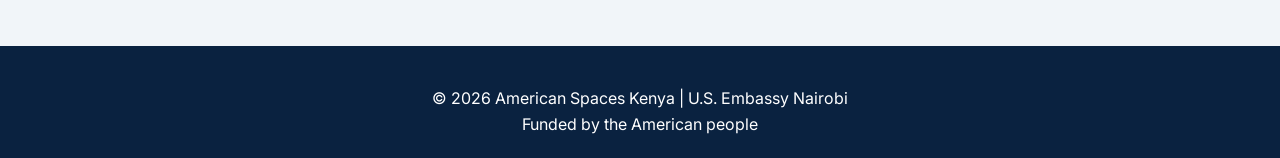
==== commit 3ca0c9c7: "Initial commit" ====
--- a/index.html
+++ b/index.html
@@ -2,13 +2,10 @@
 <html lang="en">
 <head>
     <meta charset="UTF-8">
-    <meta name="viewport" content="width=device-width, initial-scale=1.0">
+    <meta name="viewport" content="width=device-width, initial-scale=1.0, viewport-fit=cover, user-scalable=yes">
     <meta name="description" content="American Corner Mtaani - Your Gateway to American Resources, Education & Opportunities at KNLS Nairobi, Kenya">
     <meta name="theme-color" content="#0a2240">
     <title>American Corner Mtaani | KNLS Nairobi</title>
-    
-    <!-- Favicon -->
-    <link rel="icon" type="image/png" href="images/favicon.png">
     
     <!-- Font Awesome Icons -->
     <link rel="stylesheet" href="https://cdnjs.cloudflare.com/ajax/libs/font-awesome/6.5.1/css/all.min.css">
@@ -16,780 +13,830 @@
     <!-- Google Fonts -->
     <link rel="preconnect" href="https://fonts.googleapis.com">
     <link rel="preconnect" href="https://fonts.gstatic.com" crossorigin>
-    <link href="https://fonts.googleapis.com/css2?family=Inter:wght@300;400;500;600;700&display=swap" rel="stylesheet">
+    <link href="https://fonts.googleapis.com/css2?family=Inter:wght@300;400;500;600;700;800;900&display=swap" rel="stylesheet">
     
-    <!-- Custom Styles -->
-    <link rel="stylesheet" href="css/styles.css">
+    <style>
+        /* =====================================================
+           COMPLETE FIXED STYLES - Mobile Header & Menu Working Perfectly
+           American Corner Mtaani - Dashboard Styles
+           Kenya National Library Service, Nairobi
+        ===================================================== */
+        
+        * {
+            margin: 0;
+            padding: 0;
+            box-sizing: border-box;
+        }
+
+        :root {
+            --primary-navy: #0a2240;
+            --primary-blue: #2260a9;
+            --primary-blue-light: #3a7bc8;
+            --light-blue: #e8f4fc;
+            --lighter-blue: #f0f7ff;
+            --red-accent: #b22234;
+            --white: #ffffff;
+            --off-white: #f8fafc;
+            --gray-100: #f1f5f9;
+            --gray-200: #e2e8f0;
+            --gray-300: #cbd5e1;
+            --gray-400: #94a3b8;
+            --gray-500: #64748b;
+            --gray-600: #475569;
+            --gray-700: #334155;
+            --gray-800: #1e293b;
+            --text-primary: #1e293b;
+            --text-secondary: #475569;
+            --text-light: #64748b;
+            --shadow-sm: 0 1px 2px rgba(0, 0, 0, 0.05);
+            --shadow-md: 0 4px 6px -1px rgba(0, 0, 0, 0.1);
+            --shadow-lg: 0 10px 15px -3px rgba(0, 0, 0, 0.1);
+            --shadow-xl: 0 20px 25px -5px rgba(0, 0, 0, 0.1);
+            --shadow-card: 0 4px 20px rgba(34, 96, 169, 0.12);
+            --shadow-card-hover: 0 12px 40px rgba(34, 96, 169, 0.2);
+            --radius-sm: 8px;
+            --radius-md: 12px;
+            --radius-lg: 16px;
+            --radius-xl: 24px;
+            --radius-full: 9999px;
+            --transition-fast: 150ms ease;
+            --transition-normal: 250ms ease;
+            --font-family: 'Inter', -apple-system, BlinkMacSystemFont, 'Segoe UI', Roboto, sans-serif;
+            --container-max: 1200px;
+            --container-padding: 20px;
+        }
+
+        body {
+            font-family: var(--font-family);
+            font-size: 1rem;
+            line-height: 1.6;
+            color: var(--text-primary);
+            background-color: var(--off-white);
+            min-height: 100vh;
+            overflow-x: hidden;
+        }
+
+        /* ========== COMPLETELY REWORKED HEADER - STICKY + MOBILE MENU ========== */
+        .topbar {
+            position: sticky;
+            top: 0;
+            z-index: 1000;
+            background: rgba(255, 255, 255, 0.98);
+            backdrop-filter: blur(14px);
+            border-bottom: 1px solid rgba(0, 0, 0, 0.08);
+            box-shadow: 0 4px 20px rgba(0, 0, 0, 0.05);
+            width: 100%;
+        }
+
+        .container {
+            max-width: var(--container-max);
+            margin: 0 auto;
+            padding: 0 var(--container-padding);
+        }
+
+        .topbar-inner {
+            display: flex;
+            align-items: center;
+            justify-content: space-between;
+            gap: 16px;
+            padding: 12px 0;
+            min-height: 76px;
+        }
+
+        /* Brand / Logo area */
+        .brand {
+            display: flex;
+            align-items: center;
+            gap: 12px;
+            text-decoration: none;
+            flex-shrink: 0;
+        }
+
+        .brand .logo-img {
+            height: 52px;
+            width: auto;
+            object-fit: contain;
+        }
+
+        .brand div {
+            display: flex;
+            flex-direction: column;
+        }
+
+        .brand span {
+            font-size: 1.15rem;
+            font-weight: 800;
+            color: var(--primary-navy);
+            letter-spacing: -0.3px;
+            line-height: 1.3;
+        }
+
+        .brand small {
+            font-size: 0.7rem;
+            font-weight: 500;
+            color: var(--gray-600);
+        }
+
+        /* Navigation wrapper */
+        .nav {
+            display: flex;
+            align-items: center;
+            gap: 8px;
+        }
+
+        .nav-links {
+            display: flex;
+            align-items: center;
+            gap: 6px;
+            flex-wrap: nowrap;
+        }
+
+        .nav-links a {
+            padding: 8px 14px;
+            border-radius: 12px;
+            color: var(--gray-700);
+            font-weight: 600;
+            font-size: 0.9rem;
+            transition: all 180ms ease;
+            white-space: nowrap;
+            text-decoration: none;
+        }
+
+        .nav-links a:hover {
+            background: rgba(34, 96, 169, 0.08);
+            color: var(--primary-blue);
+        }
+
+        .nav-icon {
+            padding: 8px 12px;
+            border-radius: 12px;
+            color: var(--gray-600);
+            font-size: 1.1rem;
+            transition: all 180ms ease;
+            display: inline-flex;
+            align-items: center;
+        }
+
+        .nav-icon:hover {
+            background: rgba(34, 96, 169, 0.08);
+            color: var(--primary-blue);
+        }
+
+        .btn-mini {
+            background: var(--primary-navy);
+            color: white;
+            border: none;
+            padding: 10px 18px;
+            border-radius: 40px;
+            font-weight: 700;
+            font-size: 0.85rem;
+            cursor: pointer;
+            transition: all 180ms ease;
+            display: inline-flex;
+            align-items: center;
+            gap: 8px;
+            white-space: nowrap;
+        }
+
+        .btn-mini:hover {
+            background: #0f3a5c;
+            transform: translateY(-1px);
+            box-shadow: 0 6px 14px rgba(10, 34, 64, 0.2);
+        }
+
+        /* Mobile menu toggle button (burger) */
+        .nav-toggle {
+            display: none;
+            background: none;
+            border: none;
+            cursor: pointer;
+            padding: 8px;
+            width: 44px;
+            height: 44px;
+            border-radius: 12px;
+            align-items: center;
+            justify-content: center;
+            transition: background 0.2s;
+        }
+
+        .nav-toggle:hover {
+            background: rgba(0, 0, 0, 0.05);
+        }
+
+        .burger {
+            position: relative;
+            width: 24px;
+            height: 2px;
+            background: var(--primary-navy);
+            display: block;
+            transition: all 0.2s ease;
+        }
+
+        .burger::before,
+        .burger::after {
+            content: '';
+            position: absolute;
+            width: 24px;
+            height: 2px;
+            background: var(--primary-navy);
+            transition: all 0.2s ease;
+            left: 0;
+        }
+
+        .burger::before {
+            top: -8px;
+        }
+
+        .burger::after {
+            bottom: -8px;
+        }
+
+        /* When menu is open, transform burger to X */
+        .nav.open .burger {
+            background: transparent;
+        }
+
+        .nav.open .burger::before {
+            transform: rotate(45deg);
+            top: 0;
+        }
+
+        .nav.open .burger::after {
+            transform: rotate(-45deg);
+            bottom: 0;
+        }
+
+        /* Tablet & Mobile Styles */
+        @media (max-width: 920px) {
+            .nav-toggle {
+                display: flex;
+            }
+
+            .nav-links {
+                position: fixed;
+                top: 76px;
+                right: -100%;
+                width: min(320px, 85vw);
+                height: auto;
+                max-height: calc(100vh - 76px);
+                background: rgba(255, 255, 255, 0.98);
+                backdrop-filter: blur(20px);
+                flex-direction: column;
+                align-items: stretch;
+                padding: 20px 18px;
+                gap: 10px;
+                border-radius: 24px 0 24px 24px;
+                box-shadow: -5px 15px 30px rgba(0, 0, 0, 0.15);
+                transition: right 0.3s cubic-bezier(0.2, 0.9, 0.4, 1.1);
+                z-index: 999;
+                border-left: 2px solid var(--primary-blue);
+                overflow-y: auto;
+            }
+
+            .nav.open .nav-links {
+                right: 16px;
+            }
+
+            .nav-links a,
+            .nav-links .nav-icon,
+            .nav-links .btn-mini {
+                width: 100%;
+                justify-content: flex-start;
+                padding: 14px 16px;
+                font-size: 1rem;
+                white-space: normal;
+            }
+
+            .nav-links .nav-icon {
+                display: flex;
+                gap: 12px;
+            }
+
+            .brand span {
+                font-size: 0.95rem;
+            }
+
+            .brand small {
+                font-size: 0.6rem;
+            }
+
+            .brand .logo-img {
+                height: 44px;
+            }
+        }
+
+        @media (max-width: 550px) {
+            .brand span {
+                font-size: 0.85rem;
+            }
+            .brand small {
+                display: none;
+            }
+            .topbar-inner {
+                padding: 8px 0;
+                min-height: 64px;
+            }
+            .nav-links {
+                top: 64px;
+            }
+        }
+
+        /* ========== HERO SECTION ========== */
+        .hero {
+            position: relative;
+            min-height: 520px;
+            display: flex;
+            align-items: center;
+            justify-content: center;
+            overflow: hidden;
+            color: white;
+            text-align: center;
+            padding: 80px 20px 100px;
+            background: var(--primary-navy);
+        }
+        .hero-bg {
+            position: absolute;
+            top: 0;
+            left: 0;
+            width: 100%;
+            height: 100%;
+            z-index: 1;
+            opacity: 0.7;
+        }
+        .hero-bg video {
+            width: 100%;
+            height: 100%;
+            object-fit: cover;
+        }
+        .hero-overlay {
+            position: absolute;
+            top: 0;
+            left: 0;
+            width: 100%;
+            height: 100%;
+            background: linear-gradient(135deg, rgba(10,34,64,0.75), rgba(10,34,64,0.85));
+            z-index: 2;
+        }
+        .hero-content {
+            position: relative;
+            z-index: 3;
+            max-width: 820px;
+        }
+        .hero-badge {
+            display: inline-flex;
+            align-items: center;
+            gap: 10px;
+            background: rgba(255,255,255,0.95);
+            color: #003366;
+            padding: 8px 18px;
+            border-radius: 999px;
+            font-weight: 800;
+            font-size: 1rem;
+            margin-bottom: 20px;
+        }
+        .hero-title {
+            font-size: clamp(1.8rem, 6vw, 3.2rem);
+            font-weight: 800;
+            margin-bottom: 12px;
+            text-shadow: 0 2px 10px rgba(0,0,0,0.3);
+        }
+        .hero-tagline {
+            font-size: clamp(1.2rem, 4vw, 2rem);
+            font-weight: 700;
+            color: #ffd966;
+            letter-spacing: 1px;
+        }
+        .hero-wave {
+            position: absolute;
+            bottom: 0;
+            left: 0;
+            width: 100%;
+            z-index: 4;
+            line-height: 0;
+        }
+        
+        /* QR Scanner */
+        .hero-qr-scanner {
+            position: absolute;
+            bottom: 100px;
+            right: 30px;
+            z-index: 15;
+            cursor: pointer;
+            transition: 0.3s;
+        }
+        .qr-scanner-inner {
+            background: rgba(255,255,255,0.98);
+            backdrop-filter: blur(12px);
+            border-radius: 28px;
+            padding: 12px 14px;
+            text-align: center;
+            box-shadow: 0 20px 35px -12px rgba(0,0,0,0.4);
+        }
+        .qr-scanner-image {
+            width: 100px;
+            height: 100px;
+            object-fit: contain;
+            border-radius: 20px;
+        }
+        .qr-scanner-label {
+            font-size: 0.8rem;
+            font-weight: 800;
+            color: var(--primary-navy);
+            margin-top: 6px;
+        }
+        @media (max-width: 768px) {
+            .hero-qr-scanner { bottom: 60px; right: 15px; }
+            .qr-scanner-image { width: 70px; height: 70px; }
+        }
+        
+        /* Dashboard Cards */
+        .dashboard {
+            padding: 50px var(--container-padding);
+        }
+        .dashboard-heading {
+            text-align: center;
+            font-size: 1.8rem;
+            margin-bottom: 40px;
+            color: var(--primary-navy);
+        }
+        .cards-grid {
+            display: grid;
+            grid-template-columns: repeat(auto-fit, minmax(280px, 1fr));
+            gap: 24px;
+            max-width: 1100px;
+            margin: 0 auto;
+        }
+        .dashboard-card {
+            background: white;
+            border-radius: 24px;
+            padding: 28px 20px;
+            box-shadow: var(--shadow-card);
+            cursor: pointer;
+            transition: all 0.25s;
+            text-align: center;
+            border: 1px solid rgba(0,0,0,0.03);
+        }
+        .dashboard-card:hover {
+            transform: translateY(-6px);
+            box-shadow: var(--shadow-card-hover);
+            border-color: var(--primary-blue);
+        }
+        .card-icon-wrapper {
+            width: 80px;
+            height: 80px;
+            background: var(--light-blue);
+            border-radius: 50%;
+            display: flex;
+            align-items: center;
+            justify-content: center;
+            margin: 0 auto 16px;
+        }
+        .card-icon {
+            font-size: 2.2rem;
+            color: var(--primary-blue);
+        }
+        .card-title {
+            font-size: 1.25rem;
+            font-weight: 700;
+            margin-bottom: 8px;
+        }
+        .card-badge {
+            background: var(--red-accent);
+            color: white;
+            font-size: 0.7rem;
+            border-radius: 50px;
+            padding: 4px 12px;
+            display: inline-block;
+            margin-bottom: 12px;
+        }
+        
+        /* Sections */
+        .about-section, .resources-section, .gallery-section {
+            padding: 70px var(--container-padding);
+            background: white;
+        }
+        .section-header {
+            text-align: center;
+            margin-bottom: 50px;
+        }
+        .section-title {
+            font-size: clamp(1.8rem, 4vw, 2.5rem);
+            color: var(--primary-navy);
+        }
+        .about-grid {
+            display: grid;
+            grid-template-columns: 1fr 1fr;
+            gap: 50px;
+            max-width: var(--container-max);
+            margin: 0 auto;
+        }
+        .about-text p {
+            margin-bottom: 20px;
+            color: var(--gray-700);
+        }
+        .about-visuals .visual-stack {
+            display: grid;
+            grid-template-columns: 1fr 1fr;
+            gap: 16px;
+        }
+        .about-img {
+            width: 100%;
+            border-radius: 20px;
+            object-fit: cover;
+            height: 180px;
+        }
+        .resources-grid {
+            display: grid;
+            grid-template-columns: repeat(auto-fit, minmax(280px, 1fr));
+            gap: 28px;
+            max-width: var(--container-max);
+            margin: 0 auto;
+        }
+        .resource-card {
+            background: var(--off-white);
+            padding: 28px;
+            border-radius: 24px;
+            text-align: center;
+        }
+        .gallery-grid {
+            display: grid;
+            grid-template-columns: repeat(auto-fit, minmax(280px, 1fr));
+            gap: 24px;
+            max-width: var(--container-max);
+            margin: 0 auto;
+        }
+        .gallery-item {
+            border-radius: 20px;
+            overflow: hidden;
+            position: relative;
+        }
+        .gallery-item img {
+            width: 100%;
+            height: 260px;
+            object-fit: cover;
+            transition: 0.3s;
+        }
+        .gallery-overlay {
+            background: linear-gradient(transparent, rgba(0,0,0,0.8));
+            padding: 20px;
+            position: absolute;
+            bottom: 0;
+            width: 100%;
+            color: white;
+        }
+        .info-section {
+            background: var(--gray-100);
+            padding: 50px 20px;
+        }
+        .info-container {
+            max-width: var(--container-max);
+            margin: 0 auto;
+            display: grid;
+            grid-template-columns: repeat(auto-fit, minmax(240px, 1fr));
+            gap: 30px;
+        }
+        .footer {
+            background: var(--primary-navy);
+            color: white;
+            padding: 40px 20px 20px;
+        }
+        .modal-overlay {
+            position: fixed;
+            top: 0;
+            left: 0;
+            background: rgba(0,0,0,0.7);
+            backdrop-filter: blur(4px);
+            width: 100%;
+            height: 100%;
+            display: flex;
+            align-items: center;
+            justify-content: center;
+            z-index: 2000;
+            opacity: 0;
+            visibility: hidden;
+            transition: 0.2s;
+        }
+        .modal-overlay.active {
+            opacity: 1;
+            visibility: visible;
+        }
+        .modal {
+            background: white;
+            border-radius: 32px;
+            max-width: 600px;
+            width: 90%;
+            max-height: 80vh;
+            overflow: auto;
+        }
+        .modal-header {
+            background: var(--primary-navy);
+            padding: 20px;
+            border-radius: 32px 32px 0 0;
+            color: white;
+            display: flex;
+            justify-content: space-between;
+        }
+        .modal-body {
+            padding: 24px;
+        }
+        .event-card {
+            background: var(--gray-100);
+            border-radius: 20px;
+            padding: 18px;
+            margin-bottom: 16px;
+        }
+        .event-rsvp-btn {
+            background: var(--primary-blue);
+            color: white;
+            border: none;
+            padding: 10px 20px;
+            border-radius: 40px;
+            cursor: pointer;
+        }
+        @media (max-width: 768px) {
+            .about-grid { grid-template-columns: 1fr; }
+            .cards-grid { grid-template-columns: 1fr; }
+            .hero { min-height: 420px; padding: 60px 20px; }
+        }
+        body.modal-open { overflow: hidden; }
+        .btn-primary {
+            display: inline-block;
+            background: var(--primary-blue);
+            color: white;
+            padding: 12px 28px;
+            border-radius: 40px;
+            margin-top: 16px;
+        }
+    </style>
 </head>
 <body>
-  <!-- Header -->
-<!-- Updated Sticky Header -->
+
+<!-- ========== FIXED HEADER WITH WORKING MOBILE MENU ========== -->
 <header class="topbar" id="header">
     <div class="container">
         <div class="topbar-inner">
-            
-            <!-- Logo -->
             <a href="#" class="brand">
-<img src="https://res.cloudinary.com/dzghdog3m/image/upload/q_auto/f_auto/v1776930538/American_c0vlws.png" 
-     alt="QR Code Scanner - Quick Sign In" 
-     class="qr-scanner-image">                <div>
+                <img src="https://res.cloudinary.com/dzghdog3m/image/upload/q_auto/f_auto/v1776930538/American_c0vlws.png" alt="Logo" class="logo-img">
+                <div>
                     <span>American Corner Mtaani</span>
                     <small>KNLS Nairobi • American Spaces Kenya</small>
                 </div>
             </a>
 
-            <!-- Navigation -->
             <nav class="nav" id="main-nav">
                 <div class="nav-links" id="site-nav">
                     <a href="#about">About Us</a>
-                    <a href="#events">Programs & Sign in</a>
+                    <a href="#events">Programs</a>
                     <a href="#resources">Resources</a>
                     <a href="#gallery">Gallery</a>
-                    <!-- Updated Contact link to open modal (instead of #contact section) -->
                     <a href="#" onclick="openContactModal(); return false;">Contact</a>
-                    
-                    <!-- Search Icon -->
-                    <a href="https://www.google.com/search?q=American+Spaces+Kenya" target="_blank" 
-                       class="nav-icon" title="Search American Spaces & U.S. Embassy Kenya" aria-label="Search">
-                        <i class="fas fa-search"></i>
+                    <a href="https://www.google.com/search?q=American+Spaces+Kenya" target="_blank" class="nav-icon">
+                        <i class="fas fa-search"></i> Search
                     </a>
-
-                    <!-- Staff Login Button -->
                     <button class="btn-mini" onclick="navigateToStaffLogin()">
-                        <i class="fas fa-sign-in-alt"></i> 
-                        Staff Login
+                        <i class="fas fa-sign-in-alt"></i> Staff Login
                     </button>
                 </div>
-
-                <!-- Mobile Menu Toggle -->
                 <button class="nav-toggle" id="nav-toggle" aria-label="Toggle menu">
                     <span class="burger"></span>
                 </button>
             </nav>
-
         </div>
     </div>
 </header>
 
-<!-- Hero Section with Background Video + QR Scanner Overlay -->
-<section class="hero" id="hero">
-     <div class="hero-bg">
-        <video autoplay muted loop playsinline id="heroVideo">
+<!-- Hero Section -->
+<section class="hero">
+    <div class="hero-bg">
+        <video autoplay muted loop playsinline>
             <source src="https://res.cloudinary.com/dzghdog3m/video/upload/f_auto,q_auto/teach_sxkdcb.mp4" type="video/mp4">
         </video>
     </div>
-
     <div class="hero-overlay"></div>
-    
     <div class="hero-content">
-        <div class="hero-badge">
-            <i class="fas fa-flag-usa"></i>
-            <span>American Spaces Kenya</span>
-        </div>
-        <h2 class="hero-title">Welcome to American Corner Mtaani</h2>
-<h3 class="hero-tagline">CONNECT.CREATE.COLLABORATE</h3>
+        <div class="hero-badge"><i class="fas fa-flag-usa"></i> American Spaces Kenya</div>
+        <h1 class="hero-title">Welcome to American Corner Mtaani</h1>
+        <div class="hero-tagline">CONNECT.CREATE.COLLABORATE</div>
     </div>
-    
-    <!-- ========== QR CODE SCANNER IMAGE - Fixed Position Overlay ========== -->
-    <div class="hero-qr-scanner" onclick="quickSignInWithQR()" title="Tap to scan QR code & sign in instantly">
+    <div class="hero-qr-scanner" onclick="quickSignInWithQR()">
         <div class="qr-scanner-inner">
-            <div class="qr-pulse-ring"></div>
-<img 
-  src="https://res.cloudinary.com/dzghdog3m/image/upload/f_auto,q_auto/me_hxcpxz.jpg"
-  alt="QR Code Scanner - Quick Sign In" 
-  class="qr-scanner-image">
-
-              <div class="qr-scanner-label">
-                <i class="fas fa-qrcode"></i>
-                <span>Quick Sign In</span>
-            </div>
-            <div class="qr-scan-line"></div>
+            <img src="https://res.cloudinary.com/dzghdog3m/image/upload/f_auto,q_auto/me_hxcpxz.jpg" class="qr-scanner-image" alt="QR">
+            <div class="qr-scanner-label"><i class="fas fa-qrcode"></i> Quick Sign In</div>
         </div>
     </div>
-    
-    <div class="hero-wave">
-        <svg xmlns="http://www.w3.org/2000/svg" viewBox="0 0 1440 100" preserveAspectRatio="none">
-            <path fill="#f8fafc" d="M0,50 C360,100 1080,0 1440,50 L1440,100 L0,100 Z"></path>
-        </svg>
-    </div>
+    <div class="hero-wave"><svg viewBox="0 0 1440 100"><path fill="#f8fafc" d="M0,50 C360,100 1080,0 1440,50 L1440,100 L0,100 Z"></path></svg></div>
 </section>
 
-<style>
-/* QR Scanner Overlay - Perfectly positioned on hero section */
-.hero-qr-scanner {
-    position: absolute;
-    bottom: 100px;
-    right: 40px;
-    z-index: 15;
-    cursor: pointer;
-    transition: all 0.3s cubic-bezier(0.4, 0, 0.2, 1);
-    animation: floatQR 3s ease-in-out infinite;
-}
-
-.qr-scanner-inner {
-    background: rgba(255, 255, 255, 0.98);
-    backdrop-filter: blur(12px);
-    border-radius: 28px;
-    padding: 14px 16px 12px 16px;
-    text-align: center;
-    box-shadow: 0 20px 35px -12px rgba(0, 0, 0, 0.4), 0 0 0 2px rgba(255, 255, 255, 0.3), 0 0 0 4px rgba(34, 96, 169, 0.3);
-    transition: transform 0.25s ease, box-shadow 0.25s ease;
-    position: relative;
-    overflow: hidden;
-}
-
-.hero-qr-scanner:hover .qr-scanner-inner {
-    transform: scale(1.05) translateY(-6px);
-    box-shadow: 0 28px 45px -12px rgba(0, 0, 0, 0.5), 0 0 0 2px rgba(255, 255, 255, 0.4), 0 0 0 4px var(--primary-blue);
-}
-
-.hero-qr-scanner:active .qr-scanner-inner {
-    transform: scale(0.98);
-}
-
-.qr-scanner-image {
-    width: 110px;
-    height: 110px;
-    object-fit: contain;
-    display: block;
-    margin: 0 auto 6px;
-    border-radius: 20px;
-    background: white;
-    padding: 8px;
-    box-shadow: 0 4px 12px rgba(0, 0, 0, 0.15);
-}
-
-.qr-scanner-label {
-    display: flex;
-    align-items: center;
-    justify-content: center;
-    gap: 8px;
-    font-size: 0.85rem;
-    font-weight: 800;
-    color: var(--primary-navy, #0a2240);
-    margin-top: 6px;
-    letter-spacing: 0.5px;
-}
-
-.qr-scanner-label i {
-    font-size: 1rem;
-    color: var(--primary-blue, #2260a9);
-}
-
-/* Scanning line animation */
-.qr-scan-line {
-    position: absolute;
-    bottom: 0;
-    left: 0;
-    width: 100%;
-    height: 3px;
-    background: linear-gradient(90deg, transparent, var(--primary-blue), transparent);
-    animation: scanMove 2s linear infinite;
-}
-
-/* Pulse ring effect */
-.qr-pulse-ring {
-    position: absolute;
-    top: 50%;
-    left: 50%;
-    width: 100%;
-    height: 100%;
-    transform: translate(-50%, -50%);
-    border-radius: 28px;
-    background: transparent;
-    pointer-events: none;
-    animation: pulseRing 1.8s ease-out infinite;
-}
-
-/* Floating animation */
-@keyframes floatQR {
-    0%, 100% { transform: translateY(0px); }
-    50% { transform: translateY(-8px); }
-}
-
-/* Scan line animation */
-@keyframes scanMove {
-    0% { transform: translateX(-100%); }
-    100% { transform: translateX(100%); }
-}
-
-/* Pulse ring */
-@keyframes pulseRing {
-    0% {
-        box-shadow: 0 0 0 0 rgba(34, 96, 169, 0.5);
-        opacity: 1;
-    }
-    70% {
-        box-shadow: 0 0 0 15px rgba(34, 96, 169, 0);
-        opacity: 0.7;
-    }
-    100% {
-        box-shadow: 0 0 0 0 rgba(34, 96, 169, 0);
-        opacity: 0;
-    }
-}
-
-/* Responsive adjustments */
-@media (max-width: 768px) {
-    .hero-qr-scanner {
-        bottom: 70px;
-        right: 20px;
-    }
-    
-    .qr-scanner-image {
-        width: 80px;
-        height: 80px;
-        padding: 6px;
-    }
-    
-    .qr-scanner-inner {
-        padding: 10px 12px 8px 12px;
-        border-radius: 22px;
-    }
-    
-    .qr-scanner-label {
-        font-size: 0.7rem;
-        gap: 4px;
-    }
-    
-    .qr-scanner-label i {
-        font-size: 0.8rem;
-    }
-}
-
-@media (max-width: 480px) {
-    .hero-qr-scanner {
-        bottom: 50px;
-        right: 12px;
-    }
-    
-    .qr-scanner-image {
-        width: 65px;
-        height: 65px;
-    }
-    
-    .qr-scanner-inner {
-        padding: 8px 10px 6px 10px;
-    }
-    
-    .qr-scanner-label {
-        font-size: 0.65rem;
-    }
-}
-
-/* For tablets */
-@media (min-width: 769px) and (max-width: 1024px) {
-    .hero-qr-scanner {
-        bottom: 85px;
-        right: 30px;
-    }
-    
-    .qr-scanner-image {
-        width: 95px;
-        height: 95px;
-    }
-}
-</style>
-
-<script>
-// Quick sign-in function for QR scanner
-function quickSignInWithQR() {
-    // Direct sign-in form URL - opens instantly for fast check-in
-    const signInUrl = "https://docs.google.com/forms/d/e/1FAIpQLScyJrGQjMwthJAHWB2cb7CgKce8sgw6DhwbJvr_R7n_zorhcA/viewform";
-    window.open(signInUrl, '_blank');
-    
-    // Optional: Add a subtle haptic feedback simulation
-    const qrElement = document.querySelector('.hero-qr-scanner');
-    if (qrElement) {
-        qrElement.style.transform = 'scale(0.95)';
-        setTimeout(() => {
-            qrElement.style.transform = '';
-        }, 150);
-    }
-    
-    // Console log for tracking (optional)
-    console.log('QR Scanner clicked - Opening sign-in form for quick attendance');
-}
-</script>
-
-
-
-    <!-- Main Dashboard (now id="events" so Programs & Events nav scrolls here) -->
-    <!-- Main Dashboard -->
+<!-- Dashboard -->
 <main class="dashboard" id="events">
     <div class="dashboard-container">
         <h2 class="dashboard-heading">What would you like to do today?</h2>
-        
-        <div class="cards-grid cards-grid-three">
-            <!-- Card 1: Sign In -->
-            <div class="dashboard-card" onclick="navigateToForm('signIn')" tabindex="0" role="button" aria-label="Sign In to American Corner">
-                <div class="card-icon-wrapper">
-                    <i class="fa-solid fa-clipboard-user card-icon"></i>
-                </div>
-                <h3 class="card-title">AC Mtaani Sign In</h3>
-                <p class="card-description">Register your visit today</p>
-                <div class="card-arrow">
-                    <i class="fa-solid fa-arrow-right"></i>
-                </div>
-            </div>
-
-            <!-- Card 2: View Events -->
-            <div class="dashboard-card card-events" onclick="openEventsModal()" tabindex="0" role="button" aria-label="View Upcoming Events">
-                <div class="card-badge">New program!</div>
-                <div class="card-icon-wrapper">
-                    <i class="fa-solid fa-calendar-days card-icon"></i>
-                </div>
-                <h3 class="card-title">Upcoming Programs</h3>
-                <p class="card-description">Browse and RSVP for events</p>
-                <div class="card-arrow">
-                    <i class="fa-solid fa-arrow-right"></i>
-                </div>
-            </div>
-
-            <!-- Card 3: Program Attendance -->
-            <div class="dashboard-card" onclick="navigateToForm('attendance')" tabindex="0" role="button" aria-label="Program Attendance">
-                <div class="card-badge">Program Attendance</div>
-                <div class="card-icon-wrapper">
-                    <i class="fa-solid fa-clipboard-check card-icon"></i>
-                </div>
-                <h3 class="card-title">Attendance</h3>
-                <p class="card-description">Record program attendance</p>
-                <div class="card-arrow">
-                    <i class="fa-solid fa-arrow-right"></i>
-                </div>
-            </div>
-
-            <!-- Card 4: Feedback Card -->
-            <div class="dashboard-card" onclick="navigateToForm('feedback')" tabindex="0" role="button" aria-label="Provide Feedback">
-                <div class="card-icon-wrapper">
-                    <i class="fa-solid fa-comment-dots card-icon"></i>
-                </div>
-                <h3 class="card-title">Feedback</h3>
-                <p class="card-description">Share your experience with us</p>
-                <div class="card-arrow">
-                    <i class="fa-solid fa-arrow-right"></i>
-                </div>
-            </div>
-
-            <!-- Card 5: Request and Return -->
-            <div class="dashboard-card" onclick="navigateToForm('request')" tabindex="0" role="button" aria-label="Request and Return Resources">
-                <div class="card-icon-wrapper">
-                    <i class="fa-solid fa-book-arrow-up card-icon"></i>
-                </div>
-                <h3 class="card-title">Request & Return</h3>
-                <p class="card-description">Borrow or return library resources</p>
-                <div class="card-arrow">
-                    <i class="fa-solid fa-arrow-right"></i>
-                </div>
-            </div>
-
-            <!-- Card 6: Volunteer -->
-            <div class="dashboard-card" onclick="navigateToForm('volunteer')" tabindex="0" role="button" aria-label="Volunteer Opportunities">
-                <div class="card-icon-wrapper">
-                    <i class="fa-solid fa-handshake-angle card-icon"></i>
-                </div>
-                <h3 class="card-title">Volunteer</h3>
-                <p class="card-description">Join our volunteer program</p>
-                <div class="card-arrow">
-                    <i class="fa-solid fa-arrow-right"></i>
-                </div>
-            </div>
+        <div class="cards-grid">
+            <div class="dashboard-card" onclick="navigateToForm('signIn')"><div class="card-icon-wrapper"><i class="fa-solid fa-clipboard-user card-icon"></i></div><h3 class="card-title">AC Mtaani Sign In</h3><p class="card-description">Register your visit</p></div>
+            <div class="dashboard-card" onclick="openEventsModal()"><div class="card-badge">New!</div><div class="card-icon-wrapper"><i class="fa-solid fa-calendar-days card-icon"></i></div><h3 class="card-title">Upcoming Programs</h3><p class="card-description">RSVP for events</p></div>
+            <div class="dashboard-card" onclick="navigateToForm('attendance')"><div class="card-icon-wrapper"><i class="fa-solid fa-clipboard-check card-icon"></i></div><h3 class="card-title">Attendance</h3><p class="card-description">Record attendance</p></div>
+            <div class="dashboard-card" onclick="navigateToForm('feedback')"><div class="card-icon-wrapper"><i class="fa-solid fa-comment-dots card-icon"></i></div><h3 class="card-title">Feedback</h3><p class="card-description">Share experience</p></div>
+            <div class="dashboard-card" onclick="navigateToForm('request')"><div class="card-icon-wrapper"><i class="fa-solid fa-book-arrow-up card-icon"></i></div><h3 class="card-title">Request & Return</h3><p class="card-description">Borrow resources</p></div>
+            <div class="dashboard-card" onclick="navigateToForm('volunteer')"><div class="card-icon-wrapper"><i class="fa-solid fa-handshake-angle card-icon"></i></div><h3 class="card-title">Volunteer</h3><p class="card-description">Join our program</p></div>
         </div>
     </div>
 </main>
 
-
-    <!-- NEW: About Us Section -->
-    <section id="about" class="about-section">
-        <div class="about-container">
-            <div class="section-header">
-                <div class="section-badge">
-                    <i class="fas fa-globe-americas"></i>
-                    American Spaces • U.S. Embassy Nairobi
-                </div>
-                <h2 class="section-title">About American Corner Mtaani</h2>
-                <p class="section-subtitle">A vibrant U.S.-funded community hub at Kenya National Library Service (KNLS) Nairobi – Upper Hill</p>
-            </div>
-
-            <div class="about-grid">
-                <!-- Text Content -->
-                <div class="about-text">
-                    <p><strong>American Corner Mtaani</strong> is your local gateway to American resources, education, culture, and opportunities. Located inside the Kenya National Library Service (KNLS) Maktaba Kuu Building on Ngong Road, Upper Hill, Nairobi, it is one of several American Spaces across Kenya.</p>
-                    
-                    <p><strong>Fully funded by the American people</strong> through the U.S. Department of State and the U.S. Embassy Nairobi, we provide <strong>free access</strong> to information, technology, and programs that empower Kenyans to connect, create, and collaborate.</p>
-                    
-                    <div class="about-highlights">
-                        <div class="highlight-item">
-                            <i class="fas fa-hand-holding-heart"></i>
-                            <div>
-                                <h4>U.S.-Kenya Partnership</h4>
-                                <p>Bridging cultures and creating opportunities since the American Spaces program began.</p>
-                            </div>
-                        </div>
-                        <div class="highlight-item">
-                            <i class="fas fa-laptop-code"></i>
-                            <div>
-                                <h4>Technology &amp; Innovation</h4>
-                                <p>Modern tech tools, maker spaces, and digital resources for the 21st century.</p>
-                            </div>
-                        </div>
-                        <div class="highlight-item">
-                            <i class="fas fa-graduation-cap"></i>
-                            <div>
-                                <h4>Education &amp; Skills</h4>
-                                <p>Free programs on entrepreneurship, leadership, English, career development &amp; more.</p>
-                            </div>
-                        </div>
-                    </div>
-
-                    <p>Whether you’re a student, entrepreneur, researcher, teacher, or community leader — American Corner Mtaani is <strong>your space</strong> to learn, grow, and connect with the world.</p>
-                    
-                    <a href="#events" class="btn-primary">Explore Our Programs →</a>
-                </div>
-
-             <!-- Pictures / Visuals -->
-<div class="about-visuals">
-    <div class="visual-stack">
-
-        <img src="https://res.cloudinary.com/dzghdog3m/image/upload/v1776928416/caro_cptdsu.jpg" 
-             alt="American Corner Mtaani Logo" 
-             class="about-img main-logo">
-
-        <img src="https://res.cloudinary.com/dzghdog3m/image/upload/v1776929002/north_uqclti.jpg" 
-             alt="Students using technology at American Corner" 
-             class="about-img">
-
-        <img src="https://res.cloudinary.com/dzghdog3m/image/upload/v1776932779/team_xiqt1w.jpg" 
-             alt="Community event at American Corner Mtaani" 
-             class="about-img">
-
-        <img src="https://res.cloudinary.com/dzghdog3m/image/upload/q_auto/f_auto/v1776932992/micro_gjwmhd.jpg" 
-             alt="3D printing workshop" 
-             class="about-img">
-
-    </div>
-</div>
-            </div>
-        </div>
-    </section>
-    <!-- NEW: Resources Section -->
-    <section id="resources" class="resources-section">
-        <div class="resources-container">
-            <div class="section-header">
-                <h2 class="section-title">Our Resources</h2>
-                <p class="section-subtitle">Free, modern technology and learning tools available to every visitor</p>
-            </div>
-
-            <div class="resources-grid">
-                <div class="resource-card">
-                    <div class="resource-icon"><i class="fas fa-book-open"></i></div>
-                    <h3>Books &amp; eLibraryUSA</h3>
-                    <p>Physical library collection + full digital access to the largest U.S. government e-library with millions of books, journals, and research materials.</p>
-                </div>
-                <div class="resource-card">
-                    <div class="resource-icon"><i class="fas fa-wifi"></i></div>
-                    <h3>Free High-Speed Wi-Fi</h3>
-                    <p>Fast, reliable internet throughout the entire space — perfect for studying, job applications, and online learning.</p>
-                </div>
-                <div class="resource-card">
-                    <div class="resource-icon"><i class="fas fa-laptop"></i></div>
-                    <h3>Public Computers</h3>
-                    <p>Modern desktop stations with Microsoft Office, research tools, and printing/scanning services.</p>
-                </div>
-                <div class="resource-card">
-                    <div class="resource-icon"><i class="fas fa-tablet"></i></div>
-                    <h3>Chromebooks &amp; iPads</h3>
-                    <p>Borrowable tablets and laptops for on-site use — ideal for students and digital projects.</p>
-                </div>
-                <div class="resource-card">
-                    <div class="resource-icon"><i class="fab fa-apple"></i></div>
-                    <h3>Apple Workstations</h3>
-                    <p>High-performance Mac computers for video editing, graphic design, coding, and creative work.</p>
-                </div>
-                <div class="resource-card">
-                    <div class="resource-icon"><i class="fas fa-cube"></i></div>
-                    <h3>3D Printing Lab</h3>
-                    <p>Hands-on maker space with 3D printers — turn your ideas into real objects.</p>
-                </div>
-                <div class="resource-card">
-                    <div class="resource-icon"><i class="fas fa-microphone-alt"></i></div>
-                    <h3>Professional Podcasting Studio</h3>
-                    <p>State-of-the-art audio recording studio with microphones, soundproofing, and editing software.</p>
-                </div>
-                <div class="resource-card">
-                    <div class="resource-icon"><i class="fas fa-chalkboard-teacher"></i></div>
-                    <h3>Study &amp; Meeting Spaces</h3>
-                    <p>Quiet reading areas, group collaboration rooms, and presentation equipment.</p>
-                </div>
-            </div>
-        </div>
-    </section>
-
-<!-- NEW: Gallery Section (beautiful image catalogue) -->
-<section id="gallery" class="gallery-section">
-    <div class="gallery-container">
-        <div class="section-header">
-            <h2 class="section-title">Gallery</h2>
-            <p class="section-subtitle">Moments of connection, creativity, and collaboration at American Corner Mtaani</p>
-        </div>
-
-        <div class="gallery-grid">
-
-            <!-- Image 1 -->
-            <div class="gallery-item">
-                <img src="https://res.cloudinary.com/dzghdog3m/image/upload/v1776929045/shop_aacy3w.jpg" alt="Students exploring technology" loading="lazy">
-                <div class="gallery-overlay">
-                    <h4>Digital Literacy Workshop</h4>
-                    <p>Youth learning with Chromebooks &amp; iPads</p>
-                </div>
-            </div>
-
-            <!-- Image 2 -->
-            <div class="gallery-item">
-                <img src="https://res.cloudinary.com/dzghdog3m/image/upload/q_auto/f_auto/v1776929006/business_uqxgui.jpg" alt="Entrepreneurship training" loading="lazy">
-                <div class="gallery-overlay">
-                    <h4>Business &amp; Entrepreneurship Training</h4>
-                    <p>With BrighterMonday Kenya</p>
-                </div>
-            </div>
-
-            <!-- Image 3 -->
-            <div class="gallery-item">
-                <img src="https://res.cloudinary.com/dzghdog3m/image/upload/q_auto/f_auto/v1776929026/threed_ctt83p.jpg" alt="3D printing" loading="lazy">
-                <div class="gallery-overlay">
-                    <h4>3D Printing Lab in Action</h4>
-                    <p>Prototyping and innovation</p>
-                </div>
-            </div>
-
-            <!-- Image 4 -->
-            <div class="gallery-item">
-                <img src="https://res.cloudinary.com/dzghdog3m/image/upload/q_auto/f_auto/v1776929042/mismumo_upcq7j.jpg" alt="Podcast studio" loading="lazy">
-                <div class="gallery-overlay">
-                    <h4>Podcasting Studio Session</h4>
-                    <p>Recording stories and interviews</p>
-                </div>
-            </div>
-
-            <!-- Image 5 -->
-            <div class="gallery-item">
-                <img src="https://res.cloudinary.com/dzghdog3m/image/upload/q_auto/f_auto/v1776929025/mzungu_yjr58f.jpg" alt="Community event" loading="lazy">
-                <div class="gallery-overlay">
-                    <h4>Cultural Exchange Event</h4>
-                    <p>U.S.-Kenya friendship celebration</p>
-                </div>
-            </div>
-
-            <!-- Image 6 -->
-            <div class="gallery-item">
-                <img src="https://res.cloudinary.com/dzghdog3m/image/upload/q_auto/f_auto/v1776928877/corner_fny6ou.jpg" alt="Apple workstations" loading="lazy">
-                <div class="gallery-overlay">
-                    <h4>Apple Creative Workstation</h4>
-                    <p>Design and video editing</p>
-                </div>
-            </div>
-
-            <!-- Image 7 -->
-            <div class="gallery-item">
-                <img src="https://res.cloudinary.com/dzghdog3m/image/upload/q_auto/f_auto/v1776928877/corner_fny6ou.jpg" alt="Library reading" loading="lazy">
-                <div class="gallery-overlay">
-                    <h4>Quiet Study Area</h4>
-                    <p>Books &amp; focused learning</p>
-                </div>
-            </div>
-
-            <!-- Image 8 -->
-            <div class="gallery-item">
-                <img src="https://res.cloudinary.com/dzghdog3m/image/upload/q_auto/f_auto/v1776929042/teacher_dntz0i.jpg" alt="Group activity" loading="lazy">
-                <div class="gallery-overlay">
-                    <h4>Youth Leadership Program</h4>
-                    <p>Team building and collaboration</p>
-                </div>
-            </div>
-
-            <!-- Image 9 -->
-            <div class="gallery-item">
-                <img src="https://res.cloudinary.com/dzghdog3m/image/upload/v1776929056/open_wqctzl.jpg" alt="Event crowd" loading="lazy">
-                <div class="gallery-overlay">
-                    <h4>American Corner Open Day</h4>
-                    <p>Visitors enjoying free resources</p>
-                </div>
-            </div>
-
+<!-- About Section -->
+<section id="about" class="about-section">
+    <div class="about-container" style="max-width:1200px; margin:0 auto">
+        <div class="section-header"><h2 class="section-title">About American Corner Mtaani</h2><p>U.S.-funded hub at KNLS Nairobi</p></div>
+        <div class="about-grid">
+            <div class="about-text"><p><strong>American Corner Mtaani</strong> is a vibrant American Space located at Kenya National Library Service (KNLS) Upper Hill. Fully funded by the U.S. Embassy Nairobi, we provide free access to technology, education, and cultural exchange programs.</p><p>From entrepreneurship training to 3D printing and podcasting, we empower Kenyan youth, students, and entrepreneurs.</p><a href="#events" class="btn-primary">Explore Programs →</a></div>
+            <div class="about-visuals"><div class="visual-stack"><img src="https://res.cloudinary.com/dzghdog3m/image/upload/v1776928416/caro_cptdsu.jpg" class="about-img"><img src="https://res.cloudinary.com/dzghdog3m/image/upload/v1776929002/north_uqclti.jpg" class="about-img"><img src="https://res.cloudinary.com/dzghdog3m/image/upload/v1776932779/team_xiqt1w.jpg" class="about-img"></div></div>
         </div>
     </div>
 </section>
 
-    <!-- Info Section (kept exactly as original) -->
-    <section class="info-section">
-        <div class="info-container">
-            <div class="info-card">
-                <div class="info-icon">
-                    <i class="fa-solid fa-clock"></i>
-                </div>
-                <h3>Opening Hours</h3>
-                <p>Monday - Friday: 8:00 AM - 5:00 PM</p>
-                <p>Saturday: 9:00 AM - 1:00 PM</p>
-            </div>
-            <div class="info-card">
-                <div class="info-icon">
-                    <i class="fa-solid fa-location-dot"></i>
-                </div>
-                <h3>Location</h3>
-                <p>Maktaba Kuu Building</p>
-                <p>Ngong Road, Upper Hill, Nairobi</p>
-            </div>
-            <div class="info-card">
-                <div class="info-icon">
-                    <i class="fa-solid fa-wifi"></i>
-                </div>
-                <h3>Free Resources</h3>
-                <p>Free Wi-Fi • Computer Access</p>
-                <p>eLibraryUSA • Books & Media</p>
-            </div>
-        </div>
-    </section>
-
-    <!-- Events Modal (unchanged) -->
-    <div class="modal-overlay" id="eventsModal" onclick="closeModalOnOverlay(event)">
-        <div class="modal" role="dialog" aria-modal="true" aria-labelledby="modalTitle">
-            <div class="modal-header">
-                <h2 id="modalTitle">
-                    <i class="fa-solid fa-calendar-days"></i>
-                    Upcoming Events
-                </h2>
-                <button class="modal-close" onclick="closeEventsModal()" aria-label="Close modal">
-                    <i class="fa-solid fa-xmark"></i>
-                </button>
-            </div>
-            <div class="modal-body" id="eventsContainer">
-                <!-- Events will be dynamically inserted here -->
-            </div>
-            <div class="modal-footer">
-                <p>Select an event to register</p>
-            </div>
-        </div>
+<!-- Resources -->
+<section id="resources" class="resources-section">
+    <div class="section-header"><h2 class="section-title">Our Resources</h2></div>
+    <div class="resources-grid">
+        <div class="resource-card"><i class="fas fa-wifi" style="font-size:2rem; color:#2260a9"></i><h3>Free Wi-Fi</h3><p>High-speed internet access</p></div>
+        <div class="resource-card"><i class="fas fa-laptop" style="font-size:2rem; color:#2260a9"></i><h3>Public Computers</h3><p>Modern desktops & software</p></div>
+        <div class="resource-card"><i class="fas fa-cube" style="font-size:2rem; color:#2260a9"></i><h3>3D Printing Lab</h3><p>Maker space for prototypes</p></div>
+        <div class="resource-card"><i class="fas fa-microphone-alt" style="font-size:2rem; color:#2260a9"></i><h3>Podcast Studio</h3><p>Pro audio recording</p></div>
     </div>
-
-    <!-- Contact Modal (unchanged) -->
-    <div class="modal-overlay" id="contactModal" onclick="closeModalOnOverlay(event)">
-        <div class="modal modal-contact" role="dialog" aria-modal="true" aria-labelledby="contactModalTitle">
-            <div class="modal-header">
-                <h2 id="contactModalTitle">
-                    <i class="fa-solid fa-phone"></i>
-                    Contact Us
-                </h2>
-                <button class="modal-close" onclick="closeContactModal()" aria-label="Close modal">
-                    <i class="fa-solid fa-xmark"></i>
-                </button>
-            </div>
-            <div class="modal-body contact-body">
-                <div class="contact-item">
-                    <div class="contact-icon">
-                        <i class="fa-solid fa-location-dot"></i>
-                    </div>
-                    <div class="contact-info">
-                        <h4>Address</h4>
-                        <p>Kenya National Library Service (KNLS)</p>
-                        <p>Maktaba Kuu Building, Ngong Road</p>
-                        <p>Upper Hill, Nairobi, Kenya</p>
-                    </div>
-                </div>
-                <div class="contact-item">
-                    <div class="contact-icon">
-                        <i class="fa-solid fa-phone"></i>
-                    </div>
-                    <div class="contact-info">
-                        <h4>Phone</h4>
-                        <p><a href="tel:+254202739893">+254 20 273 9893</a></p>
-                    </div>
-                </div>
-                <div class="contact-item">
-                    <div class="contact-icon">
-                        <i class="fa-solid fa-envelope"></i>
-                    </div>
-                    <div class="contact-info">
-                        <h4>Email</h4>
-                        <p><a href="mailto:americancornermtaani@gmail.com">americancornermtaani@gmail.com</a></p>
-                    </div>
-                </div>
-                <div class="social-links">
-                    <h4>Follow Us</h4>
-                    <div class="social-icons">
-                        <a href="https://web.facebook.com/people/American-Corner-Mtaani/61565093887159/" target="_blank" rel="noopener" aria-label="Facebook">
-                            <i class="fa-brands fa-facebook-f"></i>
-                        </a>
-                        <a href="https://www.instagram.com/usembassykenya" target="_blank" rel="noopener" aria-label="Instagram">
-                            <i class="fa-brands fa-instagram"></i>
-                        </a>
-                        <a href="https://twitter.com/USEmbassyKenya" target="_blank" rel="noopener" aria-label="Twitter">
-                            <i class="fa-brands fa-x-twitter"></i>
-                        </a>
-                        <a href="https://www.youtube.com/@USEmbassyNairobi" target="_blank" rel="noopener" aria-label="YouTube">
-                            <i class="fa-brands fa-youtube"></i>
-                        </a>
-                    </div>
-                </div>
-            </div>
-        </div>
+</section>
+
+<!-- Gallery -->
+<section id="gallery" class="gallery-section">
+    <div class="section-header"><h2 class="section-title">Gallery</h2></div>
+    <div class="gallery-grid">
+        <div class="gallery-item"><img src="https://res.cloudinary.com/dzghdog3m/image/upload/v1776929045/shop_aacy3w.jpg"><div class="gallery-overlay"><h4>Digital Literacy</h4></div></div>
+        <div class="gallery-item"><img src="https://res.cloudinary.com/dzghdog3m/image/upload/v1776929006/business_uqxgui.jpg"><div class="gallery-overlay"><h4>Entrepreneurship</h4></div></div>
+        <div class="gallery-item"><img src="https://res.cloudinary.com/dzghdog3m/image/upload/v1776929026/threed_ctt83p.jpg"><div class="gallery-overlay"><h4>3D Printing</h4></div></div>
     </div>
-
-    <!-- Footer (unchanged) -->
-    <footer class="footer">
-        <div class="footer-container">
-            <div class="footer-main">
-              <div class="footer-brand">
-    <img 
-        src="https://res.cloudinary.com/dzghdog3m/image/upload/q_auto/f_auto/v1776928871/American_vlldq3.png" 
-        alt="American Corner Mtaani Logo" 
-        class="logo-img"
-        loading="lazy"
-    />
-    <div>
-        <h3>American Corner Mtaani</h3>
-        <p>Part of American Spaces Kenya</p>
-    </div>
-</div>
-                 <div class="footer-brand">
-    <img 
-        src="https://res.cloudinary.com/dzghdog3m/image/upload/q_auto/f_auto/v1776932542/Logos_wbwbgd.jpg" 
-        alt="Thrive and Lead Summit Logo" 
-        class="logo-img"
-        loading="lazy"
-    />
-</div>
-
-<div class="footer-brand">
-    <img 
-        src="https://res.cloudinary.com/dzghdog3m/image/upload/q_auto/f_auto/v1776928872/knls_vi0sfh.png" 
-        alt="Thrive and Lead Summit Logo" 
-        class="logo-img"
-        loading="lazy"
-    />
-</div>
-                <div class="footer-social">
-                    <a href="https://web.facebook.com/people/American-Corner-Mtaani/61565093887159/" target="_blank" rel="noopener" aria-label="Facebook">
-                        <i class="fa-brands fa-facebook-f"></i>
-                    </a>
-                    <a href="https://www.instagram.com/usembassykenya" target="_blank" rel="noopener" aria-label="Instagram">
-                        <i class="fa-brands fa-instagram"></i>
-                    </a>
-                    <a href="https://twitter.com/USEmbassyKenya" target="_blank" rel="noopener" aria-label="Twitter">
-                        <i class="fa-brands fa-x-twitter"></i>
-                    </a>
-                    <a href="https://www.youtube.com/@USEmbassyNairobi" target="_blank" rel="noopener" aria-label="YouTube">
-                        <i class="fa-brands fa-youtube"></i>
-                    </a>
-                </div>
-            </div>
-            <div class="footer-bottom">
-                <p>&copy; 2026 American Spaces Kenya | U.S. Embassy Nairobi</p>
-                <p class="footer-tagline">Funded by the American people</p>
-            </div>
-        </div>
-    </footer>
-
-    <!-- JavaScript -->
-    <script src="js/main.js"></script>
+</section>
+
+<!-- Info & Footer -->
+<section class="info-section"><div class="info-container"><div class="info-card"><i class="fas fa-clock"></i><h3>Hours</h3><p>Mon-Fri: 8am-5pm<br>Sat: 9am-1pm</p></div><div class="info-card"><i class="fas fa-map-marker-alt"></i><h3>Location</h3><p>KNLS Maktaba Kuu, Ngong Road, Upper Hill</p></div></div></section>
+<footer class="footer"><div class="footer-container" style="text-align:center"><p>&copy; 2026 American Spaces Kenya | U.S. Embassy Nairobi</p><p>Funded by the American people</p></div></footer>
+
+<!-- Modals -->
+<div class="modal-overlay" id="eventsModal" onclick="closeModalOnOverlay(event)"><div class="modal"><div class="modal-header"><h2>Upcoming Events</h2><button class="modal-close" onclick="closeEventsModal()">✕</button></div><div class="modal-body" id="eventsContainer"></div></div></div>
+<div class="modal-overlay" id="contactModal" onclick="closeModalOnOverlay(event)"><div class="modal"><div class="modal-header"><h2>Contact Us</h2><button class="modal-close" onclick="closeContactModal()">✕</button></div><div class="modal-body"><p>Email: americancornermtaani@gmail.com</p><p>Phone: +254 20 273 9893</p><p>KNLS Upper Hill, Nairobi</p></div></div></div>
+
+<script>
+    // ========== FORM CONFIG & JS ==========
+    const FORM_URLS = {
+        signIn: "https://docs.google.com/forms/d/e/1FAIpQLScyJrGQjMwthJAHWB2cb7CgKce8sgw6DhwbJvr_R7n_zorhcA/viewform",
+        attendance: "https://docs.google.com/forms/d/1izqLJV0DEJhmOv2ATW3NjBNV9TTIz3hAbNGG4ROVbS8/preview",
+        feedback: "https://docs.google.com/forms/d/e/1FAIpQLScH6nT4k8ASch8slJOvTqgsD59NblRcJ5XfMYtyQCrDCPCjQw/viewform",
+        request: "https://docs.google.com/forms/d/1nNl6vDeOheQKtZMH1lbmoCuysHbRIYggL1AS-c2mneQ/preview",
+        volunteer: "https://docs.google.com/forms/d/1iI5v0dLyxGY_SzRtfdBHTu43JORBHlUZZmMtf6TeMws/preview"
+    };
+    const eventsData = [{ id:1, title:"FREE Business & Entrepreneurship Training", date:"2026-01-31", month:"JAN", day:"31", time:"9:00 AM - 4:00 PM", description:"Learn business planning & get a certificate", category:"Entrepreneurship", rsvpUrl:"https://docs.google.com/forms/d/19Vy74GI68ibyHoO0j8MrRng9MgQrbWC89ukxdyRWx1s/preview" }];
+    
+    function navigateToForm(type) { if(FORM_URLS[type]) window.open(FORM_URLS[type], '_blank'); else alert("Form coming soon"); }
+    function navigateToStaffLogin() { window.open("https://acmtaanihub.lovable.app/auth/", "_blank"); }
+    function quickSignInWithQR() { window.open(FORM_URLS.signIn, '_blank'); }
+    
+    const eventsModal = document.getElementById('eventsModal');
+    const contactModal = document.getElementById('contactModal');
+    function openEventsModal() { renderEvents(); eventsModal.classList.add('active'); document.body.classList.add('modal-open'); }
+    function closeEventsModal() { eventsModal.classList.remove('active'); document.body.classList.remove('modal-open'); }
+    function openContactModal() { contactModal.classList.add('active'); document.body.classList.add('modal-open'); }
+    function closeContactModal() { contactModal.classList.remove('active'); document.body.classList.remove('modal-open'); }
+    function closeModalOnOverlay(e) { if(e.target.classList.contains('modal-overlay')) { closeEventsModal(); closeContactModal(); } }
+    function renderEvents() { 
+        const container = document.getElementById('eventsContainer');
+        if(eventsData.length===0) { container.innerHTML="<p>No events</p>"; return; }
+        container.innerHTML = eventsData.map(ev => `<div class="event-card"><h4>${ev.title}</h4><p>${ev.date} | ${ev.time}</p><p>${ev.description}</p><button class="event-rsvp-btn" onclick="window.open('${ev.rsvpUrl}','_blank')">RSVP Now</button></div>`).join('');
+    }
+    
+    // ========== MOBILE MENU FIX (CRITICAL) ==========
+    document.addEventListener('DOMContentLoaded', function() {
+        const nav = document.getElementById('main-nav');
+        const toggle = document.getElementById('nav-toggle');
+        if (nav && toggle) {
+            toggle.addEventListener('click', function(e) {
+                e.stopPropagation();
+                nav.classList.toggle('open');
+            });
+            // Close menu when clicking a link inside
+            const links = nav.querySelectorAll('.nav-links a, .nav-links button');
+            links.forEach(link => {
+                link.addEventListener('click', () => {
+                    nav.classList.remove('open');
+                });
+            });
+            // Close if click outside (optional but good)
+            document.addEventListener('click', function(event) {
+                if (!nav.contains(event.target) && nav.classList.contains('open')) {
+                    nav.classList.remove('open');
+                }
+            });
+        }
+    });
+    
+    window.navigateToEventRSVP = (url) => window.open(url, '_blank');
+    window.addEventListener('keydown', (e) => { if(e.key==='Escape') { closeEventsModal(); closeContactModal(); } });
+</script>
 </body>
 </html>
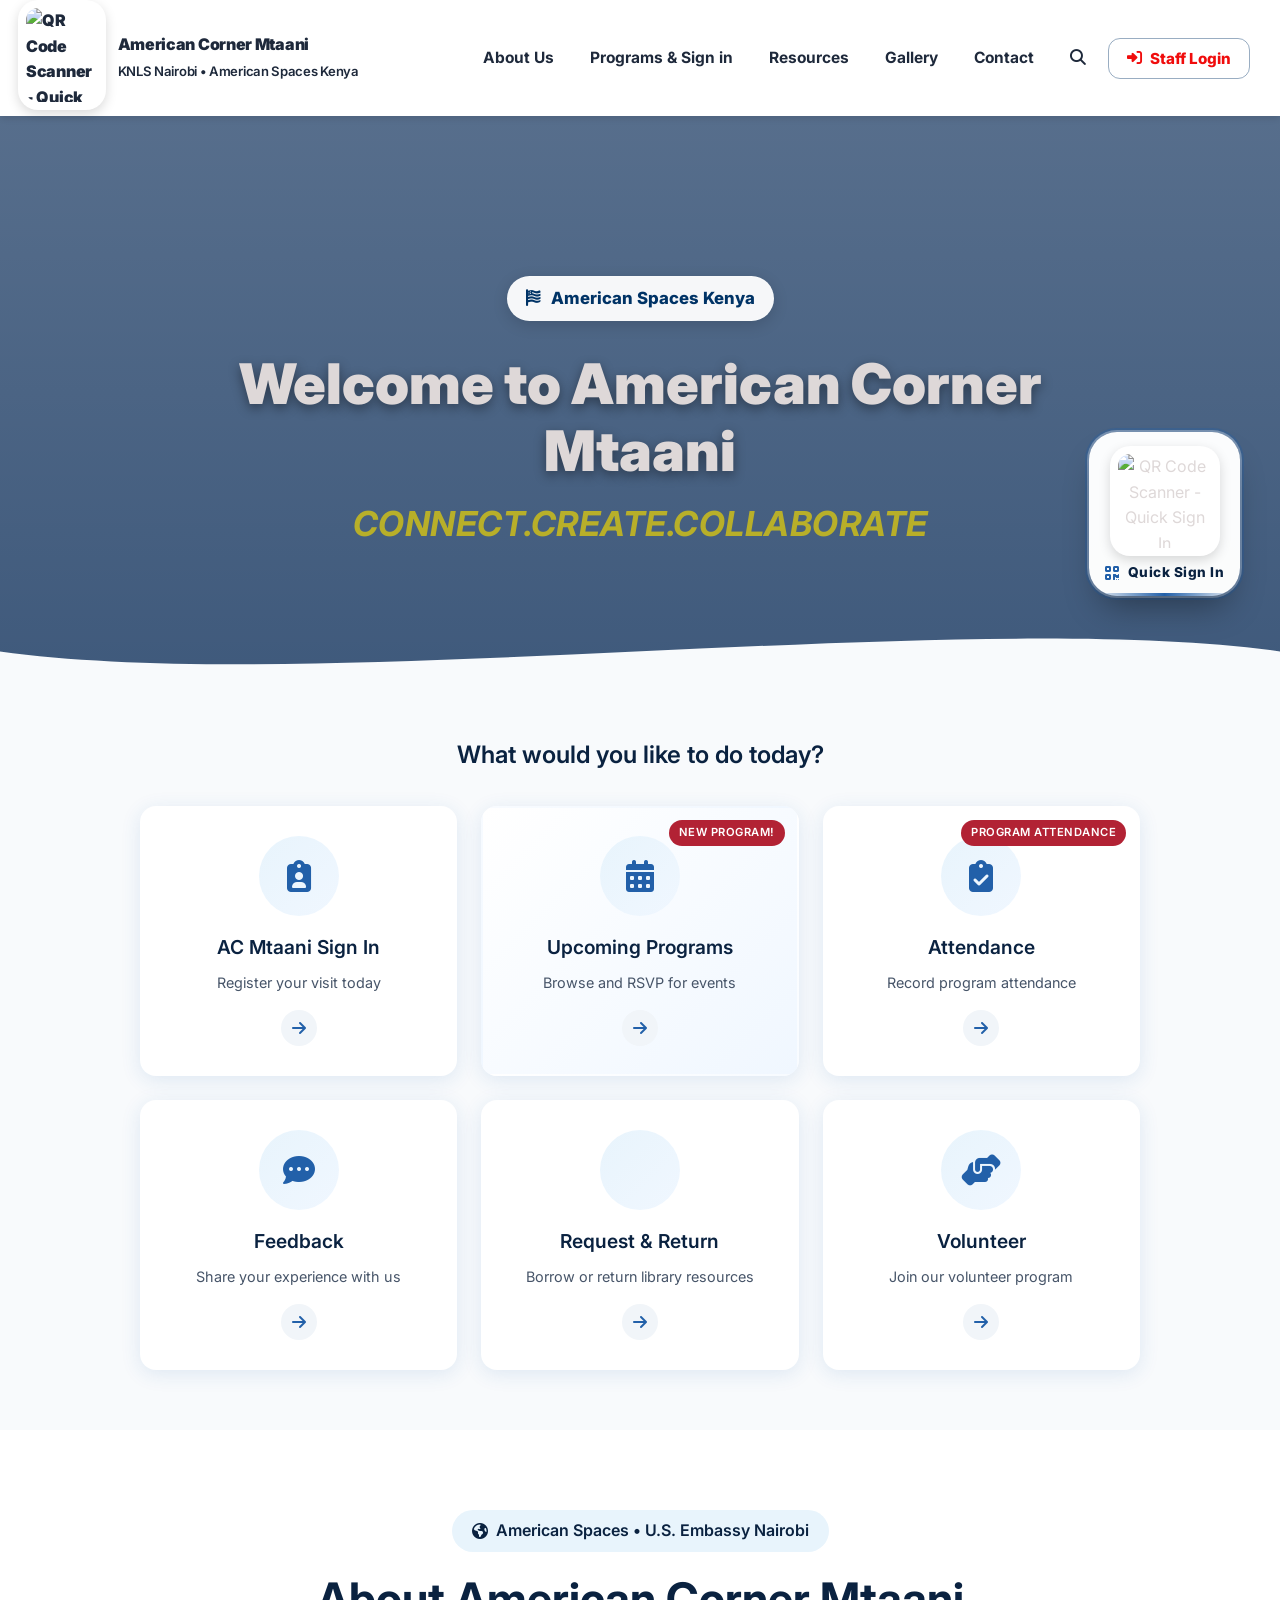
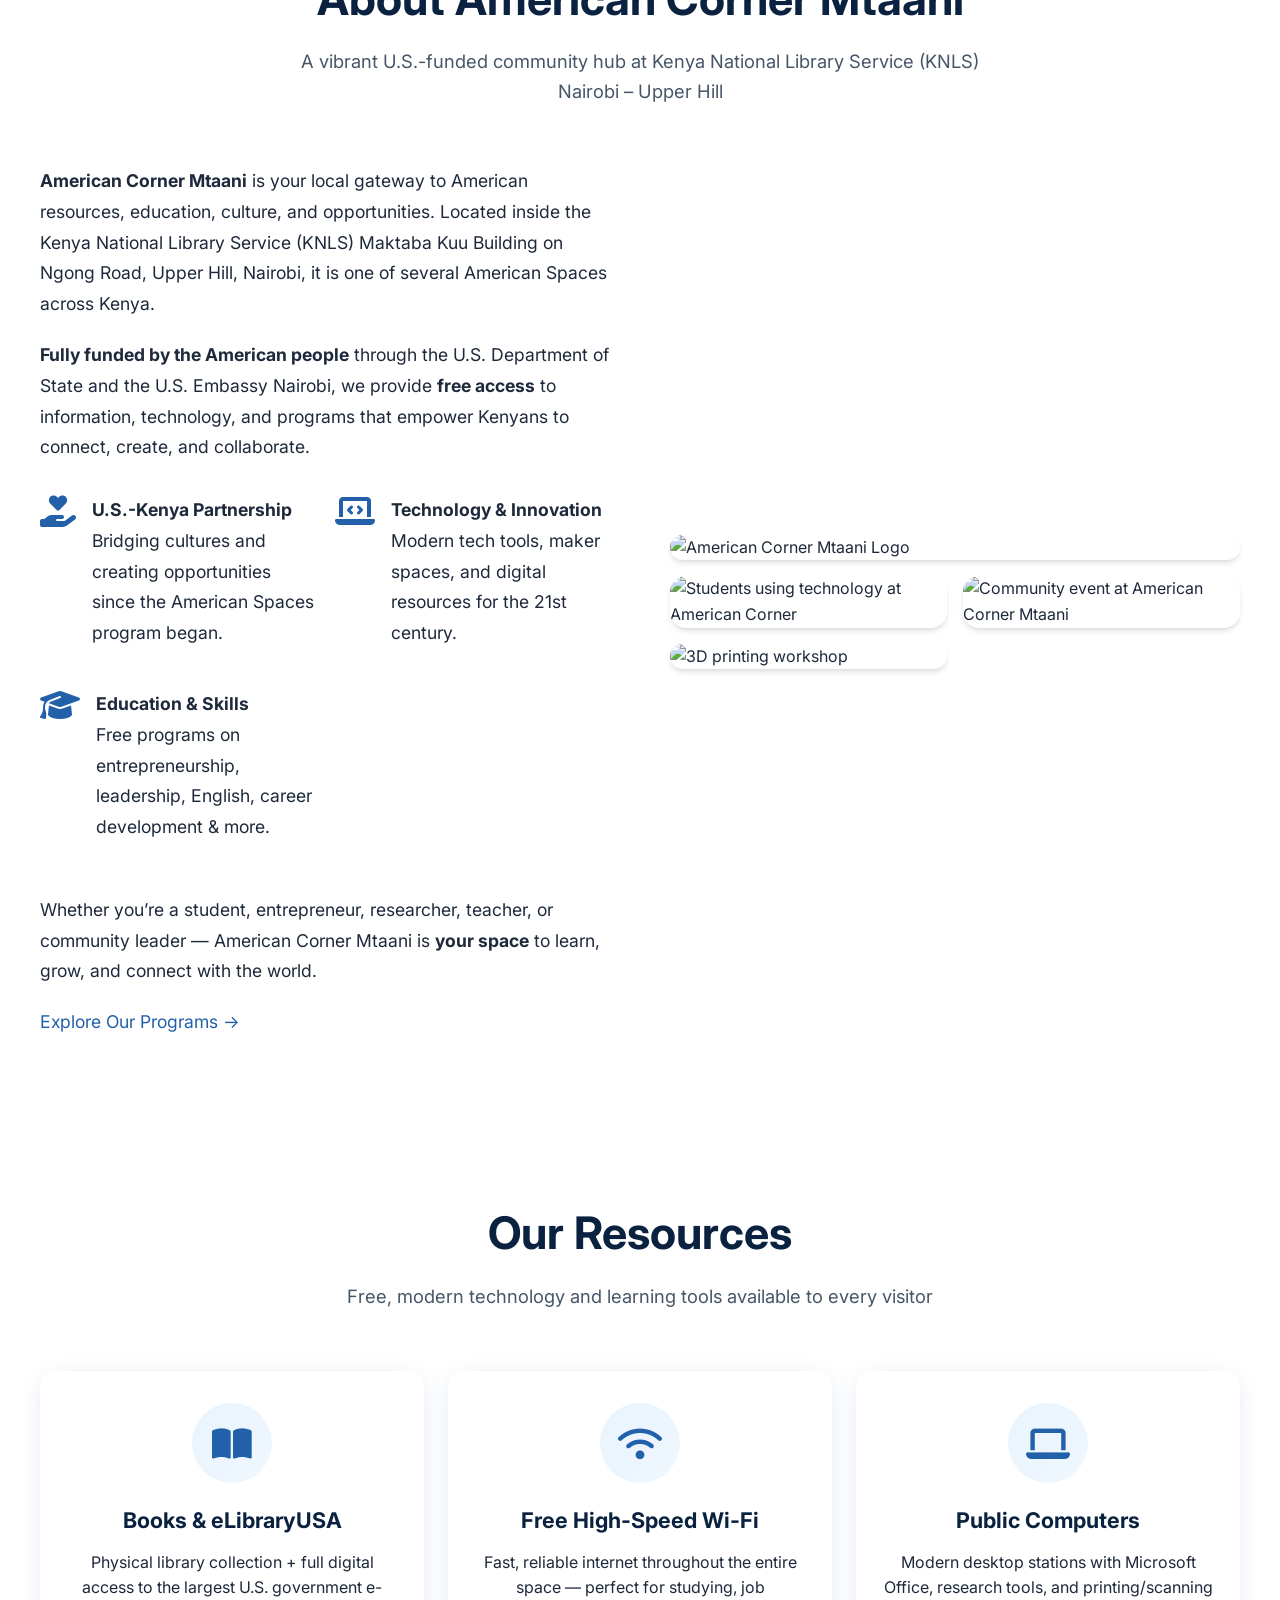
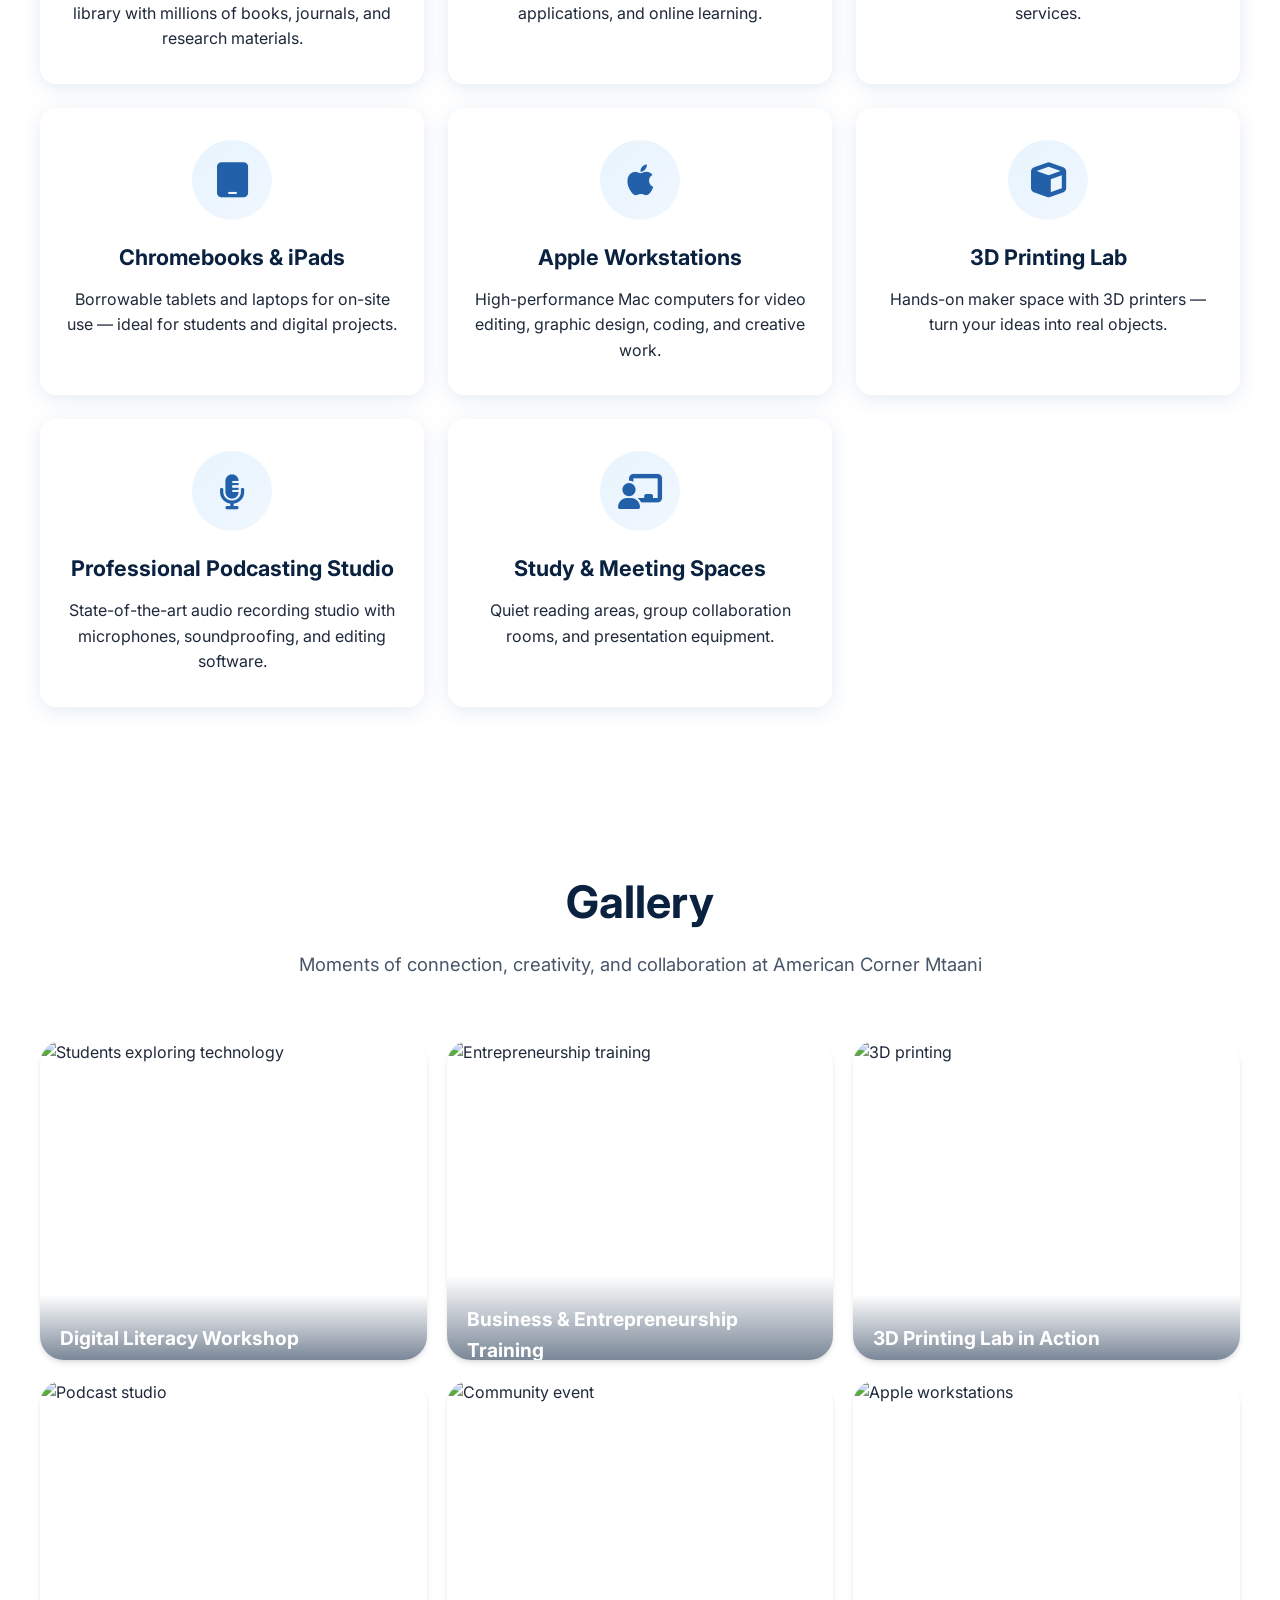
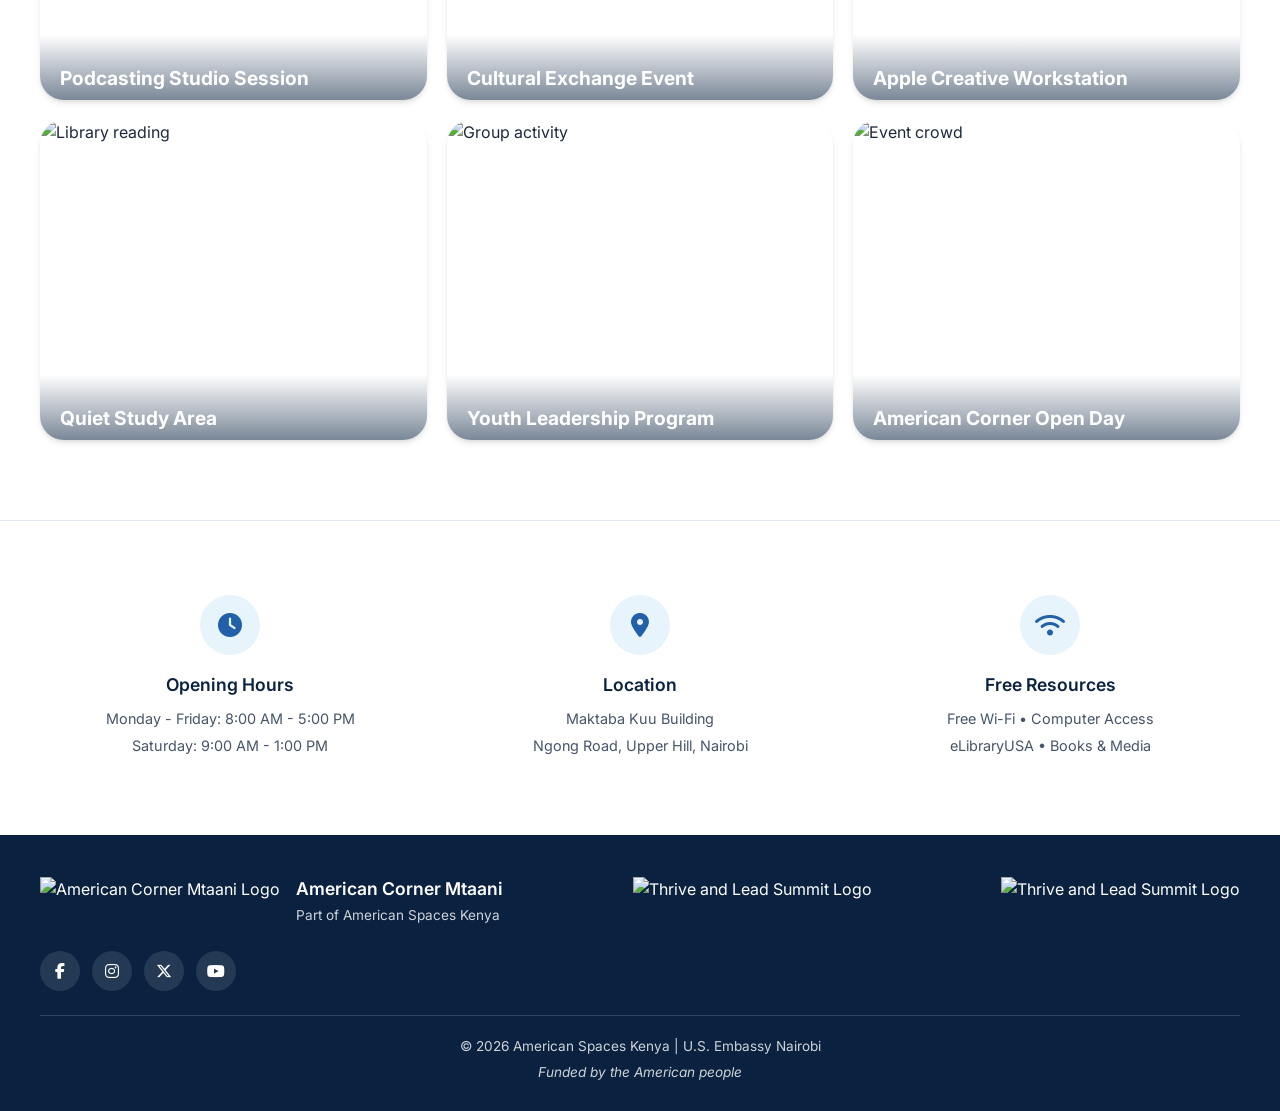
==== commit 397b3928: "Initial commit" ====
--- a/index.html
+++ b/index.html
@@ -2,841 +2,794 @@
 <html lang="en">
 <head>
     <meta charset="UTF-8">
-    <meta name="viewport" content="width=device-width, initial-scale=1.0, viewport-fit=cover, user-scalable=yes">
+    <meta name="viewport" content="width=device-width, initial-scale=1.0">
     <meta name="description" content="American Corner Mtaani - Your Gateway to American Resources, Education & Opportunities at KNLS Nairobi, Kenya">
     <meta name="theme-color" content="#0a2240">
     <title>American Corner Mtaani | KNLS Nairobi</title>
     
+    <!-- Favicon -->
+    <link rel="icon" type="image/png" href="images/favicon.png">
+    
     <!-- Font Awesome Icons -->
     <link rel="stylesheet" href="https://cdnjs.cloudflare.com/ajax/libs/font-awesome/6.5.1/css/all.min.css">
     
     <!-- Google Fonts -->
     <link rel="preconnect" href="https://fonts.googleapis.com">
     <link rel="preconnect" href="https://fonts.gstatic.com" crossorigin>
-    <link href="https://fonts.googleapis.com/css2?family=Inter:wght@300;400;500;600;700;800;900&display=swap" rel="stylesheet">
-    
-    <style>
-        /* =====================================================
-           COMPLETE FIXED STYLES - Mobile Header & Menu Working Perfectly
-           American Corner Mtaani - Dashboard Styles
-           Kenya National Library Service, Nairobi
-        ===================================================== */
-        
-        * {
-            margin: 0;
-            padding: 0;
-            box-sizing: border-box;
-        }
-
-        :root {
-            --primary-navy: #0a2240;
-            --primary-blue: #2260a9;
-            --primary-blue-light: #3a7bc8;
-            --light-blue: #e8f4fc;
-            --lighter-blue: #f0f7ff;
-            --red-accent: #b22234;
-            --white: #ffffff;
-            --off-white: #f8fafc;
-            --gray-100: #f1f5f9;
-            --gray-200: #e2e8f0;
-            --gray-300: #cbd5e1;
-            --gray-400: #94a3b8;
-            --gray-500: #64748b;
-            --gray-600: #475569;
-            --gray-700: #334155;
-            --gray-800: #1e293b;
-            --text-primary: #1e293b;
-            --text-secondary: #475569;
-            --text-light: #64748b;
-            --shadow-sm: 0 1px 2px rgba(0, 0, 0, 0.05);
-            --shadow-md: 0 4px 6px -1px rgba(0, 0, 0, 0.1);
-            --shadow-lg: 0 10px 15px -3px rgba(0, 0, 0, 0.1);
-            --shadow-xl: 0 20px 25px -5px rgba(0, 0, 0, 0.1);
-            --shadow-card: 0 4px 20px rgba(34, 96, 169, 0.12);
-            --shadow-card-hover: 0 12px 40px rgba(34, 96, 169, 0.2);
-            --radius-sm: 8px;
-            --radius-md: 12px;
-            --radius-lg: 16px;
-            --radius-xl: 24px;
-            --radius-full: 9999px;
-            --transition-fast: 150ms ease;
-            --transition-normal: 250ms ease;
-            --font-family: 'Inter', -apple-system, BlinkMacSystemFont, 'Segoe UI', Roboto, sans-serif;
-            --container-max: 1200px;
-            --container-padding: 20px;
-        }
-
-        body {
-            font-family: var(--font-family);
-            font-size: 1rem;
-            line-height: 1.6;
-            color: var(--text-primary);
-            background-color: var(--off-white);
-            min-height: 100vh;
-            overflow-x: hidden;
-        }
-
-        /* ========== COMPLETELY REWORKED HEADER - STICKY + MOBILE MENU ========== */
-        .topbar {
-            position: sticky;
-            top: 0;
-            z-index: 1000;
-            background: rgba(255, 255, 255, 0.98);
-            backdrop-filter: blur(14px);
-            border-bottom: 1px solid rgba(0, 0, 0, 0.08);
-            box-shadow: 0 4px 20px rgba(0, 0, 0, 0.05);
-            width: 100%;
-        }
-
-        .container {
-            max-width: var(--container-max);
-            margin: 0 auto;
-            padding: 0 var(--container-padding);
-        }
-
-        .topbar-inner {
-            display: flex;
-            align-items: center;
-            justify-content: space-between;
-            gap: 16px;
-            padding: 12px 0;
-            min-height: 76px;
-        }
-
-        /* Brand / Logo area */
-        .brand {
-            display: flex;
-            align-items: center;
-            gap: 12px;
-            text-decoration: none;
-            flex-shrink: 0;
-        }
-
-        .brand .logo-img {
-            height: 52px;
-            width: auto;
-            object-fit: contain;
-        }
-
-        .brand div {
-            display: flex;
-            flex-direction: column;
-        }
-
-        .brand span {
-            font-size: 1.15rem;
-            font-weight: 800;
-            color: var(--primary-navy);
-            letter-spacing: -0.3px;
-            line-height: 1.3;
-        }
-
-        .brand small {
-            font-size: 0.7rem;
-            font-weight: 500;
-            color: var(--gray-600);
-        }
-
-        /* Navigation wrapper */
-        .nav {
-            display: flex;
-            align-items: center;
-            gap: 8px;
-        }
-
-        .nav-links {
-            display: flex;
-            align-items: center;
-            gap: 6px;
-            flex-wrap: nowrap;
-        }
-
-        .nav-links a {
-            padding: 8px 14px;
-            border-radius: 12px;
-            color: var(--gray-700);
-            font-weight: 600;
-            font-size: 0.9rem;
-            transition: all 180ms ease;
-            white-space: nowrap;
-            text-decoration: none;
-        }
-
-        .nav-links a:hover {
-            background: rgba(34, 96, 169, 0.08);
-            color: var(--primary-blue);
-        }
-
-        .nav-icon {
-            padding: 8px 12px;
-            border-radius: 12px;
-            color: var(--gray-600);
-            font-size: 1.1rem;
-            transition: all 180ms ease;
-            display: inline-flex;
-            align-items: center;
-        }
-
-        .nav-icon:hover {
-            background: rgba(34, 96, 169, 0.08);
-            color: var(--primary-blue);
-        }
-
-        .btn-mini {
-            background: var(--primary-navy);
-            color: white;
-            border: none;
-            padding: 10px 18px;
-            border-radius: 40px;
-            font-weight: 700;
-            font-size: 0.85rem;
-            cursor: pointer;
-            transition: all 180ms ease;
-            display: inline-flex;
-            align-items: center;
-            gap: 8px;
-            white-space: nowrap;
-        }
-
-        .btn-mini:hover {
-            background: #0f3a5c;
-            transform: translateY(-1px);
-            box-shadow: 0 6px 14px rgba(10, 34, 64, 0.2);
-        }
-
-        /* Mobile menu toggle button (burger) */
-        .nav-toggle {
-            display: none;
-            background: none;
-            border: none;
-            cursor: pointer;
-            padding: 8px;
-            width: 44px;
-            height: 44px;
-            border-radius: 12px;
-            align-items: center;
-            justify-content: center;
-            transition: background 0.2s;
-        }
-
-        .nav-toggle:hover {
-            background: rgba(0, 0, 0, 0.05);
-        }
-
-        .burger {
-            position: relative;
-            width: 24px;
-            height: 2px;
-            background: var(--primary-navy);
-            display: block;
-            transition: all 0.2s ease;
-        }
-
-        .burger::before,
-        .burger::after {
-            content: '';
-            position: absolute;
-            width: 24px;
-            height: 2px;
-            background: var(--primary-navy);
-            transition: all 0.2s ease;
-            left: 0;
-        }
-
-        .burger::before {
-            top: -8px;
-        }
-
-        .burger::after {
-            bottom: -8px;
-        }
-
-        /* When menu is open, transform burger to X */
-        .nav.open .burger {
-            background: transparent;
-        }
-
-        .nav.open .burger::before {
-            transform: rotate(45deg);
-            top: 0;
-        }
-
-        .nav.open .burger::after {
-            transform: rotate(-45deg);
-            bottom: 0;
-        }
-
-        /* Tablet & Mobile Styles */
-        @media (max-width: 920px) {
-            .nav-toggle {
-                display: flex;
-            }
-
-            .nav-links {
-                position: fixed;
-                top: 76px;
-                right: -100%;
-                width: min(320px, 85vw);
-                height: auto;
-                max-height: calc(100vh - 76px);
-                background: rgba(255, 255, 255, 0.98);
-                backdrop-filter: blur(20px);
-                flex-direction: column;
-                align-items: stretch;
-                padding: 20px 18px;
-                gap: 10px;
-                border-radius: 24px 0 24px 24px;
-                box-shadow: -5px 15px 30px rgba(0, 0, 0, 0.15);
-                transition: right 0.3s cubic-bezier(0.2, 0.9, 0.4, 1.1);
-                z-index: 999;
-                border-left: 2px solid var(--primary-blue);
-                overflow-y: auto;
-            }
-
-            .nav.open .nav-links {
-                right: 16px;
-            }
-
-            .nav-links a,
-            .nav-links .nav-icon,
-            .nav-links .btn-mini {
-                width: 100%;
-                justify-content: flex-start;
-                padding: 14px 16px;
-                font-size: 1rem;
-                white-space: normal;
-            }
-
-            .nav-links .nav-icon {
-                display: flex;
-                gap: 12px;
-            }
-
-            .brand span {
-                font-size: 0.95rem;
-            }
-
-            .brand small {
-                font-size: 0.6rem;
-            }
-
-            .brand .logo-img {
-                height: 44px;
-            }
-        }
-
-        @media (max-width: 550px) {
-            .brand span {
-                font-size: 0.85rem;
-            }
-            .brand small {
-                display: none;
-            }
-            .topbar-inner {
-                padding: 8px 0;
-                min-height: 64px;
-            }
-            .nav-links {
-                top: 64px;
-            }
-        }
-
-        /* ========== HERO SECTION ========== */
-        .hero {
-            position: relative;
-            min-height: 520px;
-            display: flex;
-            align-items: center;
-            justify-content: center;
-            overflow: hidden;
-            color: white;
-            text-align: center;
-            padding: 80px 20px 100px;
-            background: var(--primary-navy);
-        }
-        .hero-bg {
-            position: absolute;
-            top: 0;
-            left: 0;
-            width: 100%;
-            height: 100%;
-            z-index: 1;
-            opacity: 0.7;
-        }
-        .hero-bg video {
-            width: 100%;
-            height: 100%;
-            object-fit: cover;
-        }
-        .hero-overlay {
-            position: absolute;
-            top: 0;
-            left: 0;
-            width: 100%;
-            height: 100%;
-            background: linear-gradient(135deg, rgba(10,34,64,0.75), rgba(10,34,64,0.85));
-            z-index: 2;
-        }
-        .hero-content {
-            position: relative;
-            z-index: 3;
-            max-width: 820px;
-        }
-        .hero-badge {
-            display: inline-flex;
-            align-items: center;
-            gap: 10px;
-            background: rgba(255,255,255,0.95);
-            color: #003366;
-            padding: 8px 18px;
-            border-radius: 999px;
-            font-weight: 800;
-            font-size: 1rem;
-            margin-bottom: 20px;
-        }
-        .hero-title {
-            font-size: clamp(1.8rem, 6vw, 3.2rem);
-            font-weight: 800;
-            margin-bottom: 12px;
-            text-shadow: 0 2px 10px rgba(0,0,0,0.3);
-        }
-        .hero-tagline {
-            font-size: clamp(1.2rem, 4vw, 2rem);
-            font-weight: 700;
-            color: #ffd966;
-            letter-spacing: 1px;
-        }
-        .hero-wave {
-            position: absolute;
-            bottom: 0;
-            left: 0;
-            width: 100%;
-            z-index: 4;
-            line-height: 0;
-        }
-        
-        /* QR Scanner */
-        .hero-qr-scanner {
-            position: absolute;
-            bottom: 100px;
-            right: 30px;
-            z-index: 15;
-            cursor: pointer;
-            transition: 0.3s;
-        }
-        .qr-scanner-inner {
-            background: rgba(255,255,255,0.98);
-            backdrop-filter: blur(12px);
-            border-radius: 28px;
-            padding: 12px 14px;
-            text-align: center;
-            box-shadow: 0 20px 35px -12px rgba(0,0,0,0.4);
-        }
-        .qr-scanner-image {
-            width: 100px;
-            height: 100px;
-            object-fit: contain;
-            border-radius: 20px;
-        }
-        .qr-scanner-label {
-            font-size: 0.8rem;
-            font-weight: 800;
-            color: var(--primary-navy);
-            margin-top: 6px;
-        }
-        @media (max-width: 768px) {
-            .hero-qr-scanner { bottom: 60px; right: 15px; }
-            .qr-scanner-image { width: 70px; height: 70px; }
-        }
-        
-        /* Dashboard Cards */
-        .dashboard {
-            padding: 50px var(--container-padding);
-        }
-        .dashboard-heading {
-            text-align: center;
-            font-size: 1.8rem;
-            margin-bottom: 40px;
-            color: var(--primary-navy);
-        }
-        .cards-grid {
-            display: grid;
-            grid-template-columns: repeat(auto-fit, minmax(280px, 1fr));
-            gap: 24px;
-            max-width: 1100px;
-            margin: 0 auto;
-        }
-        .dashboard-card {
-            background: white;
-            border-radius: 24px;
-            padding: 28px 20px;
-            box-shadow: var(--shadow-card);
-            cursor: pointer;
-            transition: all 0.25s;
-            text-align: center;
-            border: 1px solid rgba(0,0,0,0.03);
-        }
-        .dashboard-card:hover {
-            transform: translateY(-6px);
-            box-shadow: var(--shadow-card-hover);
-            border-color: var(--primary-blue);
-        }
-        .card-icon-wrapper {
-            width: 80px;
-            height: 80px;
-            background: var(--light-blue);
-            border-radius: 50%;
-            display: flex;
-            align-items: center;
-            justify-content: center;
-            margin: 0 auto 16px;
-        }
-        .card-icon {
-            font-size: 2.2rem;
-            color: var(--primary-blue);
-        }
-        .card-title {
-            font-size: 1.25rem;
-            font-weight: 700;
-            margin-bottom: 8px;
-        }
-        .card-badge {
-            background: var(--red-accent);
-            color: white;
-            font-size: 0.7rem;
-            border-radius: 50px;
-            padding: 4px 12px;
-            display: inline-block;
-            margin-bottom: 12px;
-        }
-        
-        /* Sections */
-        .about-section, .resources-section, .gallery-section {
-            padding: 70px var(--container-padding);
-            background: white;
-        }
-        .section-header {
-            text-align: center;
-            margin-bottom: 50px;
-        }
-        .section-title {
-            font-size: clamp(1.8rem, 4vw, 2.5rem);
-            color: var(--primary-navy);
-        }
-        .about-grid {
-            display: grid;
-            grid-template-columns: 1fr 1fr;
-            gap: 50px;
-            max-width: var(--container-max);
-            margin: 0 auto;
-        }
-        .about-text p {
-            margin-bottom: 20px;
-            color: var(--gray-700);
-        }
-        .about-visuals .visual-stack {
-            display: grid;
-            grid-template-columns: 1fr 1fr;
-            gap: 16px;
-        }
-        .about-img {
-            width: 100%;
-            border-radius: 20px;
-            object-fit: cover;
-            height: 180px;
-        }
-        .resources-grid {
-            display: grid;
-            grid-template-columns: repeat(auto-fit, minmax(280px, 1fr));
-            gap: 28px;
-            max-width: var(--container-max);
-            margin: 0 auto;
-        }
-        .resource-card {
-            background: var(--off-white);
-            padding: 28px;
-            border-radius: 24px;
-            text-align: center;
-        }
-        .gallery-grid {
-            display: grid;
-            grid-template-columns: repeat(auto-fit, minmax(280px, 1fr));
-            gap: 24px;
-            max-width: var(--container-max);
-            margin: 0 auto;
-        }
-        .gallery-item {
-            border-radius: 20px;
-            overflow: hidden;
-            position: relative;
-        }
-        .gallery-item img {
-            width: 100%;
-            height: 260px;
-            object-fit: cover;
-            transition: 0.3s;
-        }
-        .gallery-overlay {
-            background: linear-gradient(transparent, rgba(0,0,0,0.8));
-            padding: 20px;
-            position: absolute;
-            bottom: 0;
-            width: 100%;
-            color: white;
-        }
-        .info-section {
-            background: var(--gray-100);
-            padding: 50px 20px;
-        }
-        .info-container {
-            max-width: var(--container-max);
-            margin: 0 auto;
-            display: grid;
-            grid-template-columns: repeat(auto-fit, minmax(240px, 1fr));
-            gap: 30px;
-        }
-        .footer {
-            background: var(--primary-navy);
-            color: white;
-            padding: 40px 20px 20px;
-        }
-        .modal-overlay {
-            position: fixed;
-            top: 0;
-            left: 0;
-            background: rgba(0,0,0,0.7);
-            backdrop-filter: blur(4px);
-            width: 100%;
-            height: 100%;
-            display: flex;
-            align-items: center;
-            justify-content: center;
-            z-index: 2000;
-            opacity: 0;
-            visibility: hidden;
-            transition: 0.2s;
-        }
-        .modal-overlay.active {
-            opacity: 1;
-            visibility: visible;
-        }
-        .modal {
-            background: white;
-            border-radius: 32px;
-            max-width: 600px;
-            width: 90%;
-            max-height: 80vh;
-            overflow: auto;
-        }
-        .modal-header {
-            background: var(--primary-navy);
-            padding: 20px;
-            border-radius: 32px 32px 0 0;
-            color: white;
-            display: flex;
-            justify-content: space-between;
-        }
-        .modal-body {
-            padding: 24px;
-        }
-        .event-card {
-            background: var(--gray-100);
-            border-radius: 20px;
-            padding: 18px;
-            margin-bottom: 16px;
-        }
-        .event-rsvp-btn {
-            background: var(--primary-blue);
-            color: white;
-            border: none;
-            padding: 10px 20px;
-            border-radius: 40px;
-            cursor: pointer;
-        }
-        @media (max-width: 768px) {
-            .about-grid { grid-template-columns: 1fr; }
-            .cards-grid { grid-template-columns: 1fr; }
-            .hero { min-height: 420px; padding: 60px 20px; }
-        }
-        body.modal-open { overflow: hidden; }
-        .btn-primary {
-            display: inline-block;
-            background: var(--primary-blue);
-            color: white;
-            padding: 12px 28px;
-            border-radius: 40px;
-            margin-top: 16px;
-        }
-    </style>
+    <link href="https://fonts.googleapis.com/css2?family=Inter:wght@300;400;500;600;700&display=swap" rel="stylesheet">
+    
+    <!-- Custom Styles -->
+    <link rel="stylesheet" href="css/styles.css">
 </head>
 <body>
-
-<!-- ========== FIXED HEADER WITH WORKING MOBILE MENU ========== -->
+  <!-- Header -->
+<!-- Updated Sticky Header -->
 <header class="topbar" id="header">
     <div class="container">
         <div class="topbar-inner">
+            
+            <!-- Logo -->
             <a href="#" class="brand">
-                <img src="https://res.cloudinary.com/dzghdog3m/image/upload/q_auto/f_auto/v1776930538/American_c0vlws.png" alt="Logo" class="logo-img">
-                <div>
+<img src="https://res.cloudinary.com/dzghdog3m/image/upload/q_auto/f_auto/v1776930538/American_c0vlws.png" 
+     alt="QR Code Scanner - Quick Sign In" 
+     class="qr-scanner-image">                <div>
                     <span>American Corner Mtaani</span>
                     <small>KNLS Nairobi • American Spaces Kenya</small>
                 </div>
             </a>
 
+            <!-- Navigation -->
             <nav class="nav" id="main-nav">
                 <div class="nav-links" id="site-nav">
                     <a href="#about">About Us</a>
-                    <a href="#events">Programs</a>
+                    <a href="#events">Programs & Sign in</a>
                     <a href="#resources">Resources</a>
                     <a href="#gallery">Gallery</a>
+                    <!-- Updated Contact link to open modal (instead of #contact section) -->
                     <a href="#" onclick="openContactModal(); return false;">Contact</a>
-                    <a href="https://www.google.com/search?q=American+Spaces+Kenya" target="_blank" class="nav-icon">
-                        <i class="fas fa-search"></i> Search
+                    
+                    <!-- Search Icon -->
+                    <a href="https://www.google.com/search?q=American+Spaces+Kenya" target="_blank" 
+                       class="nav-icon" title="Search American Spaces & U.S. Embassy Kenya" aria-label="Search">
+                        <i class="fas fa-search"></i>
                     </a>
+
+                    <!-- Staff Login Button -->
                     <button class="btn-mini" onclick="navigateToStaffLogin()">
-                        <i class="fas fa-sign-in-alt"></i> Staff Login
+                        <i class="fas fa-sign-in-alt"></i> 
+                        Staff Login
                     </button>
                 </div>
+
+                <!-- Mobile Menu Toggle -->
                 <button class="nav-toggle" id="nav-toggle" aria-label="Toggle menu">
                     <span class="burger"></span>
                 </button>
             </nav>
+
         </div>
     </div>
 </header>
 
-<!-- Hero Section -->
-<section class="hero">
-    <div class="hero-bg">
-        <video autoplay muted loop playsinline>
+<!-- Hero Section with Background Video + QR Scanner Overlay -->
+<section class="hero" id="hero">
+     <div class="hero-bg">
+        <video autoplay muted loop playsinline id="heroVideo">
             <source src="https://res.cloudinary.com/dzghdog3m/video/upload/f_auto,q_auto/teach_sxkdcb.mp4" type="video/mp4">
         </video>
     </div>
+
     <div class="hero-overlay"></div>
+    
     <div class="hero-content">
-        <div class="hero-badge"><i class="fas fa-flag-usa"></i> American Spaces Kenya</div>
-        <h1 class="hero-title">Welcome to American Corner Mtaani</h1>
-        <div class="hero-tagline">CONNECT.CREATE.COLLABORATE</div>
-    </div>
-    <div class="hero-qr-scanner" onclick="quickSignInWithQR()">
+        <div class="hero-badge">
+            <i class="fas fa-flag-usa"></i>
+            <span>American Spaces Kenya</span>
+        </div>
+        <h2 class="hero-title">Welcome to American Corner Mtaani</h2>
+<h3 class="hero-tagline">CONNECT.CREATE.COLLABORATE</h3>
+    </div>
+    
+    <!-- ========== QR CODE SCANNER IMAGE - Fixed Position Overlay ========== -->
+    <div class="hero-qr-scanner" onclick="quickSignInWithQR()" title="Tap to scan QR code & sign in instantly">
         <div class="qr-scanner-inner">
-            <img src="https://res.cloudinary.com/dzghdog3m/image/upload/f_auto,q_auto/me_hxcpxz.jpg" class="qr-scanner-image" alt="QR">
-            <div class="qr-scanner-label"><i class="fas fa-qrcode"></i> Quick Sign In</div>
-        </div>
-    </div>
-    <div class="hero-wave"><svg viewBox="0 0 1440 100"><path fill="#f8fafc" d="M0,50 C360,100 1080,0 1440,50 L1440,100 L0,100 Z"></path></svg></div>
+            <div class="qr-pulse-ring"></div>
+<img 
+  src="https://res.cloudinary.com/dzghdog3m/image/upload/f_auto,q_auto/me_hxcpxz.jpg"
+  alt="QR Code Scanner - Quick Sign In" 
+  class="qr-scanner-image">
+
+              <div class="qr-scanner-label">
+                <i class="fas fa-qrcode"></i>
+                <span>Quick Sign In</span>
+            </div>
+            <div class="qr-scan-line"></div>
+        </div>
+    </div>
+    
+    <div class="hero-wave">
+        <svg xmlns="http://www.w3.org/2000/svg" viewBox="0 0 1440 100" preserveAspectRatio="none">
+            <path fill="#f8fafc" d="M0,50 C360,100 1080,0 1440,50 L1440,100 L0,100 Z"></path>
+        </svg>
+    </div>
 </section>
 
-<!-- Dashboard -->
+<style>
+/* QR Scanner Overlay - Perfectly positioned on hero section */
+.hero-qr-scanner {
+    position: absolute;
+    bottom: 100px;
+    right: 40px;
+    z-index: 15;
+    cursor: pointer;
+    transition: all 0.3s cubic-bezier(0.4, 0, 0.2, 1);
+    animation: floatQR 3s ease-in-out infinite;
+}
+
+.qr-scanner-inner {
+    background: rgba(255, 255, 255, 0.98);
+    backdrop-filter: blur(12px);
+    border-radius: 28px;
+    padding: 14px 16px 12px 16px;
+    text-align: center;
+    box-shadow: 0 20px 35px -12px rgba(0, 0, 0, 0.4), 0 0 0 2px rgba(255, 255, 255, 0.3), 0 0 0 4px rgba(34, 96, 169, 0.3);
+    transition: transform 0.25s ease, box-shadow 0.25s ease;
+    position: relative;
+    overflow: hidden;
+}
+
+.hero-qr-scanner:hover .qr-scanner-inner {
+    transform: scale(1.05) translateY(-6px);
+    box-shadow: 0 28px 45px -12px rgba(0, 0, 0, 0.5), 0 0 0 2px rgba(255, 255, 255, 0.4), 0 0 0 4px var(--primary-blue);
+}
+
+.hero-qr-scanner:active .qr-scanner-inner {
+    transform: scale(0.98);
+}
+
+.qr-scanner-image {
+    width: 110px;
+    height: 110px;
+    object-fit: contain;
+    display: block;
+    margin: 0 auto 6px;
+    border-radius: 20px;
+    background: white;
+    padding: 8px;
+    box-shadow: 0 4px 12px rgba(0, 0, 0, 0.15);
+}
+
+.qr-scanner-label {
+    display: flex;
+    align-items: center;
+    justify-content: center;
+    gap: 8px;
+    font-size: 0.85rem;
+    font-weight: 800;
+    color: var(--primary-navy, #0a2240);
+    margin-top: 6px;
+    letter-spacing: 0.5px;
+}
+
+.qr-scanner-label i {
+    font-size: 1rem;
+    color: var(--primary-blue, #2260a9);
+}
+
+/* Scanning line animation */
+.qr-scan-line {
+    position: absolute;
+    bottom: 0;
+    left: 0;
+    width: 100%;
+    height: 3px;
+    background: linear-gradient(90deg, transparent, var(--primary-blue), transparent);
+    animation: scanMove 2s linear infinite;
+}
+
+/* Pulse ring effect */
+.qr-pulse-ring {
+    position: absolute;
+    top: 50%;
+    left: 50%;
+    width: 100%;
+    height: 100%;
+    transform: translate(-50%, -50%);
+    border-radius: 28px;
+    background: transparent;
+    pointer-events: none;
+    animation: pulseRing 1.8s ease-out infinite;
+}
+
+/* Floating animation */
+@keyframes floatQR {
+    0%, 100% { transform: translateY(0px); }
+    50% { transform: translateY(-8px); }
+}
+
+/* Scan line animation */
+@keyframes scanMove {
+    0% { transform: translateX(-100%); }
+    100% { transform: translateX(100%); }
+}
+
+/* Pulse ring */
+@keyframes pulseRing {
+    0% {
+        box-shadow: 0 0 0 0 rgba(34, 96, 169, 0.5);
+        opacity: 1;
+    }
+    70% {
+        box-shadow: 0 0 0 15px rgba(34, 96, 169, 0);
+        opacity: 0.7;
+    }
+    100% {
+        box-shadow: 0 0 0 0 rgba(34, 96, 169, 0);
+        opacity: 0;
+    }
+}
+
+/* Responsive adjustments */
+@media (max-width: 768px) {
+    .hero-qr-scanner {
+        bottom: 70px;
+        right: 20px;
+    }
+    
+    .qr-scanner-image {
+        width: 80px;
+        height: 80px;
+        padding: 6px;
+    }
+    
+    .qr-scanner-inner {
+        padding: 10px 12px 8px 12px;
+        border-radius: 22px;
+    }
+    
+    .qr-scanner-label {
+        font-size: 0.7rem;
+        gap: 4px;
+    }
+    
+    .qr-scanner-label i {
+        font-size: 0.8rem;
+    }
+}
+
+@media (max-width: 480px) {
+    .hero-qr-scanner {
+        bottom: 50px;
+        right: 12px;
+    }
+    
+    .qr-scanner-image {
+        width: 65px;
+        height: 65px;
+    }
+    
+    .qr-scanner-inner {
+        padding: 8px 10px 6px 10px;
+    }
+    
+    .qr-scanner-label {
+        font-size: 0.65rem;
+    }
+}
+
+/* For tablets */
+@media (min-width: 769px) and (max-width: 1024px) {
+    .hero-qr-scanner {
+        bottom: 85px;
+        right: 30px;
+    }
+    
+    .qr-scanner-image {
+        width: 95px;
+        height: 95px;
+    }
+}
+</style>
+
+<script>
+// Quick sign-in function for QR scanner
+function quickSignInWithQR() {
+    // Direct sign-in form URL - opens instantly for fast check-in
+    const signInUrl = "https://docs.google.com/forms/d/e/1FAIpQLScyJrGQjMwthJAHWB2cb7CgKce8sgw6DhwbJvr_R7n_zorhcA/viewform";
+    window.open(signInUrl, '_blank');
+    
+    // Optional: Add a subtle haptic feedback simulation
+    const qrElement = document.querySelector('.hero-qr-scanner');
+    if (qrElement) {
+        qrElement.style.transform = 'scale(0.95)';
+        setTimeout(() => {
+            qrElement.style.transform = '';
+        }, 150);
+    }
+    
+    // Console log for tracking (optional)
+    console.log('QR Scanner clicked - Opening sign-in form for quick attendance');
+}
+</script>
+
+
+
+    <!-- Main Dashboard (now id="events" so Programs & Events nav scrolls here) -->
+    <!-- Main Dashboard -->
 <main class="dashboard" id="events">
     <div class="dashboard-container">
         <h2 class="dashboard-heading">What would you like to do today?</h2>
-        <div class="cards-grid">
-            <div class="dashboard-card" onclick="navigateToForm('signIn')"><div class="card-icon-wrapper"><i class="fa-solid fa-clipboard-user card-icon"></i></div><h3 class="card-title">AC Mtaani Sign In</h3><p class="card-description">Register your visit</p></div>
-            <div class="dashboard-card" onclick="openEventsModal()"><div class="card-badge">New!</div><div class="card-icon-wrapper"><i class="fa-solid fa-calendar-days card-icon"></i></div><h3 class="card-title">Upcoming Programs</h3><p class="card-description">RSVP for events</p></div>
-            <div class="dashboard-card" onclick="navigateToForm('attendance')"><div class="card-icon-wrapper"><i class="fa-solid fa-clipboard-check card-icon"></i></div><h3 class="card-title">Attendance</h3><p class="card-description">Record attendance</p></div>
-            <div class="dashboard-card" onclick="navigateToForm('feedback')"><div class="card-icon-wrapper"><i class="fa-solid fa-comment-dots card-icon"></i></div><h3 class="card-title">Feedback</h3><p class="card-description">Share experience</p></div>
-            <div class="dashboard-card" onclick="navigateToForm('request')"><div class="card-icon-wrapper"><i class="fa-solid fa-book-arrow-up card-icon"></i></div><h3 class="card-title">Request & Return</h3><p class="card-description">Borrow resources</p></div>
-            <div class="dashboard-card" onclick="navigateToForm('volunteer')"><div class="card-icon-wrapper"><i class="fa-solid fa-handshake-angle card-icon"></i></div><h3 class="card-title">Volunteer</h3><p class="card-description">Join our program</p></div>
+        
+        <div class="cards-grid cards-grid-three">
+            <!-- Card 1: Sign In -->
+            <div class="dashboard-card" onclick="navigateToForm('signIn')" tabindex="0" role="button" aria-label="Sign In to American Corner">
+                <div class="card-icon-wrapper">
+                    <i class="fa-solid fa-clipboard-user card-icon"></i>
+                </div>
+                <h3 class="card-title">AC Mtaani Sign In</h3>
+                <p class="card-description">Register your visit today</p>
+                <div class="card-arrow">
+                    <i class="fa-solid fa-arrow-right"></i>
+                </div>
+            </div>
+
+            <!-- Card 2: View Events -->
+            <div class="dashboard-card card-events" onclick="openEventsModal()" tabindex="0" role="button" aria-label="View Upcoming Events">
+                <div class="card-badge">New program!</div>
+                <div class="card-icon-wrapper">
+                    <i class="fa-solid fa-calendar-days card-icon"></i>
+                </div>
+                <h3 class="card-title">Upcoming Programs</h3>
+                <p class="card-description">Browse and RSVP for events</p>
+                <div class="card-arrow">
+                    <i class="fa-solid fa-arrow-right"></i>
+                </div>
+            </div>
+
+            <!-- Card 3: Program Attendance -->
+            <div class="dashboard-card" onclick="navigateToForm('attendance')" tabindex="0" role="button" aria-label="Program Attendance">
+                <div class="card-badge">Program Attendance</div>
+                <div class="card-icon-wrapper">
+                    <i class="fa-solid fa-clipboard-check card-icon"></i>
+                </div>
+                <h3 class="card-title">Attendance</h3>
+                <p class="card-description">Record program attendance</p>
+                <div class="card-arrow">
+                    <i class="fa-solid fa-arrow-right"></i>
+                </div>
+            </div>
+
+            <!-- Card 4: Feedback Card -->
+            <div class="dashboard-card" onclick="navigateToForm('feedback')" tabindex="0" role="button" aria-label="Provide Feedback">
+                <div class="card-icon-wrapper">
+                    <i class="fa-solid fa-comment-dots card-icon"></i>
+                </div>
+                <h3 class="card-title">Feedback</h3>
+                <p class="card-description">Share your experience with us</p>
+                <div class="card-arrow">
+                    <i class="fa-solid fa-arrow-right"></i>
+                </div>
+            </div>
+
+            <!-- Card 5: Request and Return -->
+            <div class="dashboard-card" onclick="navigateToForm('request')" tabindex="0" role="button" aria-label="Request and Return Resources">
+                <div class="card-icon-wrapper">
+                    <i class="fa-solid fa-book-arrow-up card-icon"></i>
+                </div>
+                <h3 class="card-title">Request & Return</h3>
+                <p class="card-description">Borrow or return library resources</p>
+                <div class="card-arrow">
+                    <i class="fa-solid fa-arrow-right"></i>
+                </div>
+            </div>
+
+            <!-- Card 6: Volunteer -->
+            <div class="dashboard-card" onclick="navigateToForm('volunteer')" tabindex="0" role="button" aria-label="Volunteer Opportunities">
+                <div class="card-icon-wrapper">
+                    <i class="fa-solid fa-handshake-angle card-icon"></i>
+                </div>
+                <h3 class="card-title">Volunteer</h3>
+                <p class="card-description">Join our volunteer program</p>
+                <div class="card-arrow">
+                    <i class="fa-solid fa-arrow-right"></i>
+                </div>
+            </div>
         </div>
     </div>
 </main>
 
-<!-- About Section -->
-<section id="about" class="about-section">
-    <div class="about-container" style="max-width:1200px; margin:0 auto">
-        <div class="section-header"><h2 class="section-title">About American Corner Mtaani</h2><p>U.S.-funded hub at KNLS Nairobi</p></div>
-        <div class="about-grid">
-            <div class="about-text"><p><strong>American Corner Mtaani</strong> is a vibrant American Space located at Kenya National Library Service (KNLS) Upper Hill. Fully funded by the U.S. Embassy Nairobi, we provide free access to technology, education, and cultural exchange programs.</p><p>From entrepreneurship training to 3D printing and podcasting, we empower Kenyan youth, students, and entrepreneurs.</p><a href="#events" class="btn-primary">Explore Programs →</a></div>
-            <div class="about-visuals"><div class="visual-stack"><img src="https://res.cloudinary.com/dzghdog3m/image/upload/v1776928416/caro_cptdsu.jpg" class="about-img"><img src="https://res.cloudinary.com/dzghdog3m/image/upload/v1776929002/north_uqclti.jpg" class="about-img"><img src="https://res.cloudinary.com/dzghdog3m/image/upload/v1776932779/team_xiqt1w.jpg" class="about-img"></div></div>
+
+    <!-- NEW: About Us Section -->
+    <section id="about" class="about-section">
+        <div class="about-container">
+            <div class="section-header">
+                <div class="section-badge">
+                    <i class="fas fa-globe-americas"></i>
+                    American Spaces • U.S. Embassy Nairobi
+                </div>
+                <h2 class="section-title">About American Corner Mtaani</h2>
+                <p class="section-subtitle">A vibrant U.S.-funded community hub at Kenya National Library Service (KNLS) Nairobi – Upper Hill</p>
+            </div>
+
+            <div class="about-grid">
+                <!-- Text Content -->
+                <div class="about-text">
+                    <p><strong>American Corner Mtaani</strong> is your local gateway to American resources, education, culture, and opportunities. Located inside the Kenya National Library Service (KNLS) Maktaba Kuu Building on Ngong Road, Upper Hill, Nairobi, it is one of several American Spaces across Kenya.</p>
+                    
+                    <p><strong>Fully funded by the American people</strong> through the U.S. Department of State and the U.S. Embassy Nairobi, we provide <strong>free access</strong> to information, technology, and programs that empower Kenyans to connect, create, and collaborate.</p>
+                    
+                    <div class="about-highlights">
+                        <div class="highlight-item">
+                            <i class="fas fa-hand-holding-heart"></i>
+                            <div>
+                                <h4>U.S.-Kenya Partnership</h4>
+                                <p>Bridging cultures and creating opportunities since the American Spaces program began.</p>
+                            </div>
+                        </div>
+                        <div class="highlight-item">
+                            <i class="fas fa-laptop-code"></i>
+                            <div>
+                                <h4>Technology &amp; Innovation</h4>
+                                <p>Modern tech tools, maker spaces, and digital resources for the 21st century.</p>
+                            </div>
+                        </div>
+                        <div class="highlight-item">
+                            <i class="fas fa-graduation-cap"></i>
+                            <div>
+                                <h4>Education &amp; Skills</h4>
+                                <p>Free programs on entrepreneurship, leadership, English, career development &amp; more.</p>
+                            </div>
+                        </div>
+                    </div>
+
+                    <p>Whether you’re a student, entrepreneur, researcher, teacher, or community leader — American Corner Mtaani is <strong>your space</strong> to learn, grow, and connect with the world.</p>
+                    
+                    <a href="#events" class="btn-primary">Explore Our Programs →</a>
+                </div>
+
+             <!-- Pictures / Visuals -->
+<div class="about-visuals">
+    <div class="visual-stack">
+
+        <img src="https://res.cloudinary.com/dzghdog3m/image/upload/v1776928416/caro_cptdsu.jpg" 
+             alt="American Corner Mtaani Logo" 
+             class="about-img main-logo">
+
+        <img src="https://res.cloudinary.com/dzghdog3m/image/upload/v1776929002/north_uqclti.jpg" 
+             alt="Students using technology at American Corner" 
+             class="about-img">
+
+        <img src="https://res.cloudinary.com/dzghdog3m/image/upload/v1776932779/team_xiqt1w.jpg" 
+             alt="Community event at American Corner Mtaani" 
+             class="about-img">
+
+        <img src="https://res.cloudinary.com/dzghdog3m/image/upload/q_auto/f_auto/v1776929023/mwingi_ic0kec.jpg" 
+             alt="3D printing workshop" 
+             class="about-img">
+
+    </div>
+</div>
+            </div>
+        </div>
+    </section>
+    <!-- NEW: Resources Section -->
+    <section id="resources" class="resources-section">
+        <div class="resources-container">
+            <div class="section-header">
+                <h2 class="section-title">Our Resources</h2>
+                <p class="section-subtitle">Free, modern technology and learning tools available to every visitor</p>
+            </div>
+
+            <div class="resources-grid">
+                <div class="resource-card">
+                    <div class="resource-icon"><i class="fas fa-book-open"></i></div>
+                    <h3>Books &amp; eLibraryUSA</h3>
+                    <p>Physical library collection + full digital access to the largest U.S. government e-library with millions of books, journals, and research materials.</p>
+                </div>
+                <div class="resource-card">
+                    <div class="resource-icon"><i class="fas fa-wifi"></i></div>
+                    <h3>Free High-Speed Wi-Fi</h3>
+                    <p>Fast, reliable internet throughout the entire space — perfect for studying, job applications, and online learning.</p>
+                </div>
+                <div class="resource-card">
+                    <div class="resource-icon"><i class="fas fa-laptop"></i></div>
+                    <h3>Public Computers</h3>
+                    <p>Modern desktop stations with Microsoft Office, research tools, and printing/scanning services.</p>
+                </div>
+                <div class="resource-card">
+                    <div class="resource-icon"><i class="fas fa-tablet"></i></div>
+                    <h3>Chromebooks &amp; iPads</h3>
+                    <p>Borrowable tablets and laptops for on-site use — ideal for students and digital projects.</p>
+                </div>
+                <div class="resource-card">
+                    <div class="resource-icon"><i class="fab fa-apple"></i></div>
+                    <h3>Apple Workstations</h3>
+                    <p>High-performance Mac computers for video editing, graphic design, coding, and creative work.</p>
+                </div>
+                <div class="resource-card">
+                    <div class="resource-icon"><i class="fas fa-cube"></i></div>
+                    <h3>3D Printing Lab</h3>
+                    <p>Hands-on maker space with 3D printers — turn your ideas into real objects.</p>
+                </div>
+                <div class="resource-card">
+                    <div class="resource-icon"><i class="fas fa-microphone-alt"></i></div>
+                    <h3>Professional Podcasting Studio</h3>
+                    <p>State-of-the-art audio recording studio with microphones, soundproofing, and editing software.</p>
+                </div>
+                <div class="resource-card">
+                    <div class="resource-icon"><i class="fas fa-chalkboard-teacher"></i></div>
+                    <h3>Study &amp; Meeting Spaces</h3>
+                    <p>Quiet reading areas, group collaboration rooms, and presentation equipment.</p>
+                </div>
+            </div>
+        </div>
+    </section>
+
+<!-- NEW: Gallery Section (beautiful image catalogue) -->
+<section id="gallery" class="gallery-section">
+    <div class="gallery-container">
+        <div class="section-header">
+            <h2 class="section-title">Gallery</h2>
+            <p class="section-subtitle">Moments of connection, creativity, and collaboration at American Corner Mtaani</p>
+        </div>
+
+        <div class="gallery-grid">
+
+            <!-- Image 1 -->
+            <div class="gallery-item">
+                <img src="https://res.cloudinary.com/dzghdog3m/image/upload/v1776929045/shop_aacy3w.jpg" alt="Students exploring technology" loading="lazy">
+                <div class="gallery-overlay">
+                    <h4>Digital Literacy Workshop</h4>
+                    <p>Youth learning with Chromebooks &amp; iPads</p>
+                </div>
+            </div>
+
+            <!-- Image 2 -->
+            <div class="gallery-item">
+                <img src="https://res.cloudinary.com/dzghdog3m/image/upload/q_auto/f_auto/v1776929006/business_uqxgui.jpg" alt="Entrepreneurship training" loading="lazy">
+                <div class="gallery-overlay">
+                    <h4>Business &amp; Entrepreneurship Training</h4>
+                    <p>With BrighterMonday Kenya</p>
+                </div>
+            </div>
+
+            <!-- Image 3 -->
+            <div class="gallery-item">
+                <img src="https://res.cloudinary.com/dzghdog3m/image/upload/q_auto/f_auto/v1776929026/threed_ctt83p.jpg" alt="3D printing" loading="lazy">
+                <div class="gallery-overlay">
+                    <h4>3D Printing Lab in Action</h4>
+                    <p>Prototyping and innovation</p>
+                </div>
+            </div>
+
+            <!-- Image 4 -->
+            <div class="gallery-item">
+                <img src="https://res.cloudinary.com/dzghdog3m/image/upload/q_auto/f_auto/v1776929042/mismumo_upcq7j.jpg" alt="Podcast studio" loading="lazy">
+                <div class="gallery-overlay">
+                    <h4>Podcasting Studio Session</h4>
+                    <p>Recording stories and interviews</p>
+                </div>
+            </div>
+
+            <!-- Image 5 -->
+            <div class="gallery-item">
+                <img src="https://res.cloudinary.com/dzghdog3m/image/upload/q_auto/f_auto/v1776929025/mzungu_yjr58f.jpg" alt="Community event" loading="lazy">
+                <div class="gallery-overlay">
+                    <h4>Cultural Exchange Event</h4>
+                    <p>U.S.-Kenya friendship celebration</p>
+                </div>
+            </div>
+
+            <!-- Image 6 -->
+            <div class="gallery-item">
+                <img src="https://res.cloudinary.com/dzghdog3m/image/upload/q_auto/f_auto/v1776928877/corner_fny6ou.jpg" alt="Apple workstations" loading="lazy">
+                <div class="gallery-overlay">
+                    <h4>Apple Creative Workstation</h4>
+                    <p>Design and video editing</p>
+                </div>
+            </div>
+
+            <!-- Image 7 -->
+            <div class="gallery-item">
+                <img src="https://res.cloudinary.com/dzghdog3m/image/upload/q_auto/f_auto/v1776928877/corner_fny6ou.jpg" alt="Library reading" loading="lazy">
+                <div class="gallery-overlay">
+                    <h4>Quiet Study Area</h4>
+                    <p>Books &amp; focused learning</p>
+                </div>
+            </div>
+
+            <!-- Image 8 -->
+            <div class="gallery-item">
+                <img src="https://res.cloudinary.com/dzghdog3m/image/upload/q_auto/f_auto/v1776929042/teacher_dntz0i.jpg" alt="Group activity" loading="lazy">
+                <div class="gallery-overlay">
+                    <h4>Youth Leadership Program</h4>
+                    <p>Team building and collaboration</p>
+                </div>
+            </div>
+
+            <!-- Image 9 -->
+            <div class="gallery-item">
+                <img src="https://res.cloudinary.com/dzghdog3m/image/upload/v1776929056/open_wqctzl.jpg" alt="Event crowd" loading="lazy">
+                <div class="gallery-overlay">
+                    <h4>American Corner Open Day</h4>
+                    <p>Visitors enjoying free resources</p>
+                </div>
+            </div>
+
         </div>
     </div>
 </section>
 
-<!-- Resources -->
-<section id="resources" class="resources-section">
-    <div class="section-header"><h2 class="section-title">Our Resources</h2></div>
-    <div class="resources-grid">
-        <div class="resource-card"><i class="fas fa-wifi" style="font-size:2rem; color:#2260a9"></i><h3>Free Wi-Fi</h3><p>High-speed internet access</p></div>
-        <div class="resource-card"><i class="fas fa-laptop" style="font-size:2rem; color:#2260a9"></i><h3>Public Computers</h3><p>Modern desktops & software</p></div>
-        <div class="resource-card"><i class="fas fa-cube" style="font-size:2rem; color:#2260a9"></i><h3>3D Printing Lab</h3><p>Maker space for prototypes</p></div>
-        <div class="resource-card"><i class="fas fa-microphone-alt" style="font-size:2rem; color:#2260a9"></i><h3>Podcast Studio</h3><p>Pro audio recording</p></div>
-    </div>
-</section>
-
-<!-- Gallery -->
-<section id="gallery" class="gallery-section">
-    <div class="section-header"><h2 class="section-title">Gallery</h2></div>
-    <div class="gallery-grid">
-        <div class="gallery-item"><img src="https://res.cloudinary.com/dzghdog3m/image/upload/v1776929045/shop_aacy3w.jpg"><div class="gallery-overlay"><h4>Digital Literacy</h4></div></div>
-        <div class="gallery-item"><img src="https://res.cloudinary.com/dzghdog3m/image/upload/v1776929006/business_uqxgui.jpg"><div class="gallery-overlay"><h4>Entrepreneurship</h4></div></div>
-        <div class="gallery-item"><img src="https://res.cloudinary.com/dzghdog3m/image/upload/v1776929026/threed_ctt83p.jpg"><div class="gallery-overlay"><h4>3D Printing</h4></div></div>
-    </div>
-</section>
-
-<!-- Info & Footer -->
-<section class="info-section"><div class="info-container"><div class="info-card"><i class="fas fa-clock"></i><h3>Hours</h3><p>Mon-Fri: 8am-5pm<br>Sat: 9am-1pm</p></div><div class="info-card"><i class="fas fa-map-marker-alt"></i><h3>Location</h3><p>KNLS Maktaba Kuu, Ngong Road, Upper Hill</p></div></div></section>
-<footer class="footer"><div class="footer-container" style="text-align:center"><p>&copy; 2026 American Spaces Kenya | U.S. Embassy Nairobi</p><p>Funded by the American people</p></div></footer>
-
-<!-- Modals -->
-<div class="modal-overlay" id="eventsModal" onclick="closeModalOnOverlay(event)"><div class="modal"><div class="modal-header"><h2>Upcoming Events</h2><button class="modal-close" onclick="closeEventsModal()">✕</button></div><div class="modal-body" id="eventsContainer"></div></div></div>
-<div class="modal-overlay" id="contactModal" onclick="closeModalOnOverlay(event)"><div class="modal"><div class="modal-header"><h2>Contact Us</h2><button class="modal-close" onclick="closeContactModal()">✕</button></div><div class="modal-body"><p>Email: americancornermtaani@gmail.com</p><p>Phone: +254 20 273 9893</p><p>KNLS Upper Hill, Nairobi</p></div></div></div>
-
-<script>
-    // ========== FORM CONFIG & JS ==========
-    const FORM_URLS = {
-        signIn: "https://docs.google.com/forms/d/e/1FAIpQLScyJrGQjMwthJAHWB2cb7CgKce8sgw6DhwbJvr_R7n_zorhcA/viewform",
-        attendance: "https://docs.google.com/forms/d/1izqLJV0DEJhmOv2ATW3NjBNV9TTIz3hAbNGG4ROVbS8/preview",
-        feedback: "https://docs.google.com/forms/d/e/1FAIpQLScH6nT4k8ASch8slJOvTqgsD59NblRcJ5XfMYtyQCrDCPCjQw/viewform",
-        request: "https://docs.google.com/forms/d/1nNl6vDeOheQKtZMH1lbmoCuysHbRIYggL1AS-c2mneQ/preview",
-        volunteer: "https://docs.google.com/forms/d/1iI5v0dLyxGY_SzRtfdBHTu43JORBHlUZZmMtf6TeMws/preview"
-    };
-    const eventsData = [{ id:1, title:"FREE Business & Entrepreneurship Training", date:"2026-01-31", month:"JAN", day:"31", time:"9:00 AM - 4:00 PM", description:"Learn business planning & get a certificate", category:"Entrepreneurship", rsvpUrl:"https://docs.google.com/forms/d/19Vy74GI68ibyHoO0j8MrRng9MgQrbWC89ukxdyRWx1s/preview" }];
-    
-    function navigateToForm(type) { if(FORM_URLS[type]) window.open(FORM_URLS[type], '_blank'); else alert("Form coming soon"); }
-    function navigateToStaffLogin() { window.open("https://acmtaanihub.lovable.app/auth/", "_blank"); }
-    function quickSignInWithQR() { window.open(FORM_URLS.signIn, '_blank'); }
-    
-    const eventsModal = document.getElementById('eventsModal');
-    const contactModal = document.getElementById('contactModal');
-    function openEventsModal() { renderEvents(); eventsModal.classList.add('active'); document.body.classList.add('modal-open'); }
-    function closeEventsModal() { eventsModal.classList.remove('active'); document.body.classList.remove('modal-open'); }
-    function openContactModal() { contactModal.classList.add('active'); document.body.classList.add('modal-open'); }
-    function closeContactModal() { contactModal.classList.remove('active'); document.body.classList.remove('modal-open'); }
-    function closeModalOnOverlay(e) { if(e.target.classList.contains('modal-overlay')) { closeEventsModal(); closeContactModal(); } }
-    function renderEvents() { 
-        const container = document.getElementById('eventsContainer');
-        if(eventsData.length===0) { container.innerHTML="<p>No events</p>"; return; }
-        container.innerHTML = eventsData.map(ev => `<div class="event-card"><h4>${ev.title}</h4><p>${ev.date} | ${ev.time}</p><p>${ev.description}</p><button class="event-rsvp-btn" onclick="window.open('${ev.rsvpUrl}','_blank')">RSVP Now</button></div>`).join('');
-    }
-    
-    // ========== MOBILE MENU FIX (CRITICAL) ==========
-    document.addEventListener('DOMContentLoaded', function() {
-        const nav = document.getElementById('main-nav');
-        const toggle = document.getElementById('nav-toggle');
-        if (nav && toggle) {
-            toggle.addEventListener('click', function(e) {
-                e.stopPropagation();
-                nav.classList.toggle('open');
-            });
-            // Close menu when clicking a link inside
-            const links = nav.querySelectorAll('.nav-links a, .nav-links button');
-            links.forEach(link => {
-                link.addEventListener('click', () => {
-                    nav.classList.remove('open');
-                });
-            });
-            // Close if click outside (optional but good)
-            document.addEventListener('click', function(event) {
-                if (!nav.contains(event.target) && nav.classList.contains('open')) {
-                    nav.classList.remove('open');
-                }
-            });
-        }
-    });
-    
-    window.navigateToEventRSVP = (url) => window.open(url, '_blank');
-    window.addEventListener('keydown', (e) => { if(e.key==='Escape') { closeEventsModal(); closeContactModal(); } });
-</script>
+    <!-- Info Section (kept exactly as original) -->
+    <section class="info-section">
+        <div class="info-container">
+            <div class="info-card">
+                <div class="info-icon">
+                    <i class="fa-solid fa-clock"></i>
+                </div>
+                <h3>Opening Hours</h3>
+                <p>Monday - Friday: 8:00 AM - 5:00 PM</p>
+                <p>Saturday: 9:00 AM - 1:00 PM</p>
+            </div>
+            <div class="info-card">
+                <div class="info-icon">
+                    <i class="fa-solid fa-location-dot"></i>
+                </div>
+                <h3>Location</h3>
+                <p>Maktaba Kuu Building</p>
+                <p>Ngong Road, Upper Hill, Nairobi</p>
+            </div>
+            <div class="info-card">
+                <div class="info-icon">
+                    <i class="fa-solid fa-wifi"></i>
+                </div>
+                <h3>Free Resources</h3>
+                <p>Free Wi-Fi • Computer Access</p>
+                <p>eLibraryUSA • Books & Media</p>
+            </div>
+        </div>
+    </section>
+
+    <!-- Events Modal (unchanged) -->
+    <div class="modal-overlay" id="eventsModal" onclick="closeModalOnOverlay(event)">
+        <div class="modal" role="dialog" aria-modal="true" aria-labelledby="modalTitle">
+            <div class="modal-header">
+                <h2 id="modalTitle">
+                    <i class="fa-solid fa-calendar-days"></i>
+                    Upcoming Events
+                </h2>
+                <button class="modal-close" onclick="closeEventsModal()" aria-label="Close modal">
+                    <i class="fa-solid fa-xmark"></i>
+                </button>
+            </div>
+            <div class="modal-body" id="eventsContainer">
+                <!-- Events will be dynamically inserted here -->
+            </div>
+            <div class="modal-footer">
+                <p>Select an event to register</p>
+            </div>
+        </div>
+    </div>
+
+    <!-- Contact Modal (unchanged) -->
+    <div class="modal-overlay" id="contactModal" onclick="closeModalOnOverlay(event)">
+        <div class="modal modal-contact" role="dialog" aria-modal="true" aria-labelledby="contactModalTitle">
+            <div class="modal-header">
+                <h2 id="contactModalTitle">
+                    <i class="fa-solid fa-phone"></i>
+                    Contact Us
+                </h2>
+                <button class="modal-close" onclick="closeContactModal()" aria-label="Close modal">
+                    <i class="fa-solid fa-xmark"></i>
+                </button>
+            </div>
+            <div class="modal-body contact-body">
+                <div class="contact-item">
+                    <div class="contact-icon">
+                        <i class="fa-solid fa-location-dot"></i>
+                    </div>
+                    <div class="contact-info">
+                        <h4>Address</h4>
+                        <p>Kenya National Library Service (KNLS)</p>
+                        <p>Maktaba Kuu Building, Ngong Road</p>
+                        <p>Upper Hill, Nairobi, Kenya</p>
+                    </div>
+                </div>
+                <div class="contact-item">
+                    <div class="contact-icon">
+                        <i class="fa-solid fa-phone"></i>
+                    </div>
+                    <div class="contact-info">
+                        <h4>Phone</h4>
+                        <p><a href="tel:+254202739893">+254 20 273 9893</a></p>
+                    </div>
+                </div>
+                <div class="contact-item">
+                    <div class="contact-icon">
+                        <i class="fa-solid fa-envelope"></i>
+                    </div>
+                    <div class="contact-info">
+                        <h4>Email</h4>
+                        <p><a href="mailto:americancornermtaani@gmail.com">americancornermtaani@gmail.com</a></p>
+                    </div>
+                </div>
+                <div class="social-links">
+                    <h4>Follow Us</h4>
+                    <div class="social-icons">
+                        <a href="https://web.facebook.com/people/American-Corner-Mtaani/61565093887159/" target="_blank" rel="noopener" aria-label="Facebook">
+                            <i class="fa-brands fa-facebook-f"></i>
+                        </a>
+                        <a href="https://www.instagram.com/usembassykenya" target="_blank" rel="noopener" aria-label="Instagram">
+                            <i class="fa-brands fa-instagram"></i>
+                        </a>
+                        <a href="https://twitter.com/USEmbassyKenya" target="_blank" rel="noopener" aria-label="Twitter">
+                            <i class="fa-brands fa-x-twitter"></i>
+                        </a>
+                        <a href="https://www.youtube.com/@USEmbassyNairobi" target="_blank" rel="noopener" aria-label="YouTube">
+                            <i class="fa-brands fa-youtube"></i>
+                        </a>
+                    </div>
+                </div>
+            </div>
+        </div>
+    </div>
+
+    <!-- Footer (unchanged) -->
+    <footer class="footer">
+        <div class="footer-container">
+            <div class="footer-main">
+              <div class="footer-brand">
+    <img 
+        src="https://res.cloudinary.com/dzghdog3m/image/upload/q_auto/f_auto/v1776928871/American_vlldq3.png" 
+        alt="American Corner Mtaani Logo" 
+        class="logo-img"
+        loading="lazy"
+    />
+    <div>
+        <h3>American Corner Mtaani</h3>
+        <p>Part of American Spaces Kenya</p>
+    </div>
+</div>
+                 <div class="footer-brand">
+    <img 
+        src="https://res.cloudinary.com/dzghdog3m/image/upload/q_auto/f_auto/v1776932542/Logos_wbwbgd.jpg" 
+        alt="Thrive and Lead Summit Logo" 
+        class="logo-img"
+        loading="lazy"
+    />
+</div>
+
+<div class="footer-brand">
+    <img 
+        src="https://res.cloudinary.com/dzghdog3m/image/upload/q_auto/f_auto/v1776928872/knls_vi0sfh.png" 
+        alt="Thrive and Lead Summit Logo" 
+        class="logo-img"
+        loading="lazy"
+    />
+</div>
+                <div class="footer-social">
+                    <a href="https://web.facebook.com/people/American-Corner-Mtaani/61565093887159/" target="_blank" rel="noopener" aria-label="Facebook">
+                        <i class="fa-brands fa-facebook-f"></i>
+                    </a>
+                    <a href="https://www.instagram.com/usembassykenya" target="_blank" rel="noopener" aria-label="Instagram">
+                        <i class="fa-brands fa-instagram"></i>
+                    </a>
+                    <a href="https://twitter.com/USEmbassyKenya" target="_blank" rel="noopener" aria-label="Twitter">
+                        <i class="fa-brands fa-x-twitter"></i>
+                    </a>
+                    <a href="https://www.youtube.com/@USEmbassyNairobi" target="_blank" rel="noopener" aria-label="YouTube">
+                        <i class="fa-brands fa-youtube"></i>
+                    </a>
+                </div>
+            </div>
+            <div class="footer-bottom">
+                <p>&copy; 2026 American Spaces Kenya | U.S. Embassy Nairobi</p>
+                <p class="footer-tagline">Funded by the American people</p>
+            </div>
+        </div>
+    </footer>
+
+    <!-- JavaScript -->
+    <script src="js/main.js"></script>
 </body>
 </html>
--- a/css/styles.css
+++ b/css/styles.css
@@ -0,0 +1,1692 @@
+/* =====================================================
+   American Corner Mtaani - Dashboard Styles
+   Kenya National Library Service, Nairobi
+   ===================================================== */
+
+/* =====================================================
+   CSS Variables / Design Tokens
+   ===================================================== */
+:root {
+    /* Primary Colors */
+    --primary-navy: #0a2240;
+    --primary-blue: #2260a9;
+    --primary-blue-light: #3a7bc8;
+    --light-blue: #e8f4fc;
+    --lighter-blue: #f0f7ff;
+    
+    /* Accent Colors */
+    --red-accent: #b22234;
+    --red-light: #d64d5c;
+    --gold-accent: #b22234;
+    --success-green: #28a745;
+    
+    /* Neutrals */
+    --white: #ffffff;
+    --off-white: #f8fafc;
+    --gray-100: #f1f5f9;
+    --gray-200: #e2e8f0;
+    --gray-300: #cbd5e1;
+    --gray-400: #94a3b8;
+    --gray-500: #64748b;
+    --gray-600: #475569;
+    --gray-700: #334155;
+    --gray-800: #1e293b;
+    --gray-900: #0f172a;
+    
+    /* Text Colors */
+    --text-primary: #1e293b;
+    --text-secondary: #475569;
+    --text-light: #64748b;
+    --text-white: #ffffff;
+    
+    /* Shadows */
+    --shadow-sm: 0 1px 2px rgba(0, 0, 0, 0.05);
+    --shadow-md: 0 4px 6px -1px rgba(0, 0, 0, 0.1), 0 2px 4px -2px rgba(0, 0, 0, 0.1);
+    --shadow-lg: 0 10px 15px -3px rgba(0, 0, 0, 0.1), 0 4px 6px -4px rgba(0, 0, 0, 0.1);
+    --shadow-xl: 0 20px 25px -5px rgba(0, 0, 0, 0.1), 0 8px 10px -6px rgba(0, 0, 0, 0.1);
+    --shadow-card: 0 4px 20px rgba(34, 96, 169, 0.12);
+    --shadow-card-hover: 0 12px 40px rgba(34, 96, 169, 0.2);
+    
+    /* Border Radius */
+    --radius-sm: 8px;
+    --radius-md: 12px;
+    --radius-lg: 16px;
+    --radius-xl: 24px;
+    --radius-full: 9999px;
+    
+    /* Transitions */
+    --transition-fast: 150ms ease;
+    --transition-normal: 250ms ease;
+    --transition-slow: 350ms ease;
+    
+    /* Typography */
+    --font-family: 'Inter', -apple-system, BlinkMacSystemFont, 'Segoe UI', Roboto, Oxygen, Ubuntu, sans-serif;
+    
+    /* Spacing */
+    --container-max: 1200px;
+    --container-padding: 20px;
+}
+
+/* =====================================================
+   Reset & Base Styles
+   ===================================================== */
+*, *::before, *::after {
+    box-sizing: border-box;
+    margin: 0;
+    padding: 0;
+}
+
+html {
+    font-size: 16px;
+    scroll-behavior: smooth;
+    -webkit-tap-highlight-color: transparent;
+}
+
+body {
+    font-family: var(--font-family);
+    font-size: 1rem;
+    line-height: 1.6;
+    color: var(--text-primary);
+    background-color: var(--off-white);
+    min-height: 100vh;
+    overflow-x: hidden;
+}
+
+img {
+    max-width: 100%;
+    height: auto;
+    display: block;
+}
+
+a {
+    color: var(--primary-blue);
+    text-decoration: none;
+    transition: color var(--transition-fast);
+}
+
+a:hover {
+    color: var(--primary-blue-light);
+}
+
+button {
+    font-family: inherit;
+    cursor: pointer;
+    border: none;
+    background: none;
+}
+
+/* Focus styles for accessibility */
+:focus-visible {
+    outline: 3px solid var(--primary-blue);
+    outline-offset: 2px;
+}
+
+/* =====================================================
+   Header
+   ===================================================== */
+.header {
+    background: var(--white);
+    box-shadow: var(--shadow-md);
+    position: sticky;
+    top: 0;
+    z-index: 100;
+    padding: 12px var(--container-padding);
+}
+
+.header-container {
+    max-width: var(--container-max);
+    margin: 0 auto;
+    display: flex;
+    align-items: center;
+    justify-content: space-between;
+    gap: 16px;
+}
+
+.header-logo {
+    flex-shrink: 0;
+}
+
+.logo-img {
+    height: 60px;
+    width: auto;
+    object-fit: contain;
+}
+
+.header-title {
+    text-align: center;
+    flex-grow: 1;
+}
+
+.header-title h1 {
+    font-size: 1.5rem;
+    font-weight: 700;
+    color: var(--primary-navy);
+    line-height: 1.2;
+}
+
+.header-title p {
+    font-size: 0.85rem;
+    color: var(--text-secondary);
+    margin-top: 2px;
+}
+
+/* =====================================================
+   Hero Section
+   ===================================================== */
+.hero {
+    position: relative;
+    min-height: 580px;           /* Adjust height as needed */
+    display: flex;
+    align-items: center;
+    overflow: hidden;
+    color: rgb(222, 216, 216);
+    text-align: center;
+    padding: 80px 20px 60px;
+    background: var(--navy);     /* Fallback color */
+}
+
+.hero-bg {
+    position: absolute;
+    top: 0;
+    left: 0;
+    width: 100%;
+    height: 100%;
+    z-index: 1;
+    opacity: 0.75;  /* Semi-transparent — adjust between 0.6 and 0.85 */
+}
+
+.hero-bg video {
+    width: 100%;
+    height: 100%;
+    object-fit: cover;  /* Ensures video covers entire area like background-size: cover */
+    object-position: center;
+}
+
+.hero::before {
+    content: '';
+    position: absolute;
+    top: 0;
+    left: 0;
+    right: 0;
+    bottom: 0;
+    background: url('https://images.unsplash.com/photo-1523050854058-8df90110c9f1?w=1200&q=80') center/cover;
+    opacity: 0.15;
+}
+
+.hero-overlay {
+    position: absolute;
+    top: 0;
+    left: 0;
+    width: 100%;
+    height: 100%;
+    background: linear-gradient(
+        rgba(0, 35, 80, 0.65),    /* Dark navy tint */
+        rgba(0, 35, 80, 0.75)
+    );
+    z-index: 2;
+}
+
+.hero-content {
+    position: relative;
+    z-index: 3;
+    max-width: 820px;
+    margin: 0 auto;
+}
+
+.hero-badge {
+    display: inline-flex;
+    align-items: center;
+    gap: 8px;
+    background: rgba(255, 255, 255, 0.15);
+    backdrop-filter: blur(10px);
+    padding: 8px 20px;
+    border-radius: var(--radius-full);
+    font-size: 0.9rem;
+    font-weight: 500;
+    margin-bottom: 20px;
+    border: 1px solid rgba(255, 255, 255, 0.2);
+}
+
+.hero-badge {
+    display: inline-flex;
+    align-items: center;
+    gap: 10px;
+    background: rgba(255,255,255,0.95);
+    color: #003366;
+    padding: 8px 18px;
+    border-radius: 999px;
+    font-weight: 800;
+    font-size: 1.05rem;
+    margin-bottom: 20px;
+    box-shadow: 0 4px 15px rgba(0,0,0,0.15);
+}
+.hero-title {
+    font-size: clamp(1.8rem, 5vw, 3.5rem);
+    line-height: 1.2;
+    font-weight: 900;
+    margin: 10px 0;
+    text-shadow: 0 4px 12px rgba(0,0,0,0.4);
+}
+
+.hero-tagline {
+    font-size: 2.15rem;
+    font-weight: 700;
+    letter-spacing: 0.5px;
+        color: #cdbe1b;
+
+    margin: 5px 0;
+    white-space: nowrap;
+}
+
+
+.hero-subtitle {
+    font-size: 2.15rem;
+    opacity: 0.95;
+    margin-bottom: 16px;
+    font-weight: 400;
+}
+
+.hero-tagline {
+    font-size: 2.15rem;
+    opacity: 0.85;
+    font-style: italic;
+}
+
+.hero-wave {
+    position: absolute;
+    bottom: 0;
+    left: 0;
+    width: 100%;
+    z-index: 4;
+    line-height: 0;
+}
+
+.hero-wave svg {
+    display: block;
+    width: 100%;
+    height: auto;
+}
+
+/* =====================================================
+   Dashboard Section
+   ===================================================== */
+.dashboard {
+    padding: 40px var(--container-padding) 60px;
+    background: var(--off-white);
+}
+
+.dashboard-container {
+    max-width: var(--container-max);
+    margin: 0 auto;
+}
+
+.dashboard-heading {
+    text-align: center;
+    font-size: 1.5rem;
+    font-weight: 600;
+    color: var(--primary-navy);
+    margin-bottom: 32px;
+}
+
+/* =====================================================
+   Cards Grid
+   ===================================================== */
+.cards-grid {
+    display: grid;
+    grid-template-columns: repeat(auto-fit, minmax(280px, 1fr));
+    gap: 24px;
+    max-width: 1000px;
+    margin: 0 auto;
+}
+
+/* Two-card layout - centered and larger */
+.cards-grid-two {
+    grid-template-columns: repeat(2, 1fr);
+    max-width: 700px;
+    gap: 32px;
+}
+
+.cards-grid-two .dashboard-card {
+    min-height: 240px;
+    padding: 36px 28px;
+}
+
+.cards-grid-two .card-icon-wrapper {
+    width: 100px;
+    height: 100px;
+}
+
+.cards-grid-two .card-icon {
+    font-size: 2.5rem;
+}
+
+.cards-grid-two .card-title {
+    font-size: 1.4rem;
+}
+
+.cards-grid-two .card-description {
+    font-size: 1rem;
+}
+
+/* =====================================================
+   Dashboard Cards
+   ===================================================== */
+.dashboard-card {
+    position: relative;
+    background: var(--white);
+    border-radius: var(--radius-lg);
+    padding: 28px 24px;
+    box-shadow: var(--shadow-card);
+    cursor: pointer;
+    transition: all var(--transition-normal);
+    display: flex;
+    flex-direction: column;
+    align-items: center;
+    text-align: center;
+    min-height: 200px;
+    border: 2px solid transparent;
+    overflow: hidden;
+}
+
+.dashboard-card::before {
+    content: '';
+    position: absolute;
+    top: 0;
+    left: 0;
+    right: 0;
+    height: 4px;
+    background: linear-gradient(90deg, var(--primary-blue) 0%, var(--primary-blue-light) 100%);
+    opacity: 0;
+    transition: opacity var(--transition-normal);
+}
+
+.dashboard-card:hover,
+.dashboard-card:focus {
+    transform: translateY(-6px);
+    box-shadow: var(--shadow-card-hover);
+    border-color: var(--primary-blue);
+}
+
+.dashboard-card:hover::before,
+.dashboard-card:focus::before {
+    opacity: 1;
+}
+
+.dashboard-card:active {
+    transform: translateY(-2px);
+}
+
+/* Card Badge */
+.card-badge {
+    position: absolute;
+    top: 12px;
+    right: 12px;
+    background: var(--red-accent);
+    color: var(--white);
+    font-size: 0.7rem;
+    font-weight: 600;
+    padding: 4px 10px;
+    border-radius: var(--radius-full);
+    text-transform: uppercase;
+    letter-spacing: 0.5px;
+    animation: pulse 2s infinite;
+}
+
+@keyframes pulse {
+    0%, 100% { opacity: 1; }
+    50% { opacity: 0.7; }
+}
+
+/* Card Icon */
+.card-icon-wrapper {
+    width: 80px;
+    height: 80px;
+    border-radius: 50%;
+    background: linear-gradient(135deg, var(--light-blue) 0%, var(--lighter-blue) 100%);
+    display: flex;
+    align-items: center;
+    justify-content: center;
+    margin-bottom: 16px;
+    transition: all var(--transition-normal);
+}
+
+.dashboard-card:hover .card-icon-wrapper {
+    background: linear-gradient(135deg, var(--primary-blue) 0%, var(--primary-blue-light) 100%);
+    transform: scale(1.1);
+}
+
+.card-icon {
+    font-size: 2rem;
+    color: var(--primary-blue);
+    transition: color var(--transition-normal);
+}
+
+.dashboard-card:hover .card-icon {
+    color: var(--white);
+}
+
+/* Card Content */
+.card-title {
+    font-size: 1.2rem;
+    font-weight: 600;
+    color: var(--primary-navy);
+    margin-bottom: 8px;
+}
+
+.card-description {
+    font-size: 0.9rem;
+    color: var(--text-secondary);
+    flex-grow: 1;
+}
+
+.card-arrow {
+    margin-top: 16px;
+    width: 36px;
+    height: 36px;
+    border-radius: 50%;
+    background: var(--gray-100);
+    display: flex;
+    align-items: center;
+    justify-content: center;
+    color: var(--primary-blue);
+    transition: all var(--transition-normal);
+}
+
+.dashboard-card:hover .card-arrow {
+    background: var(--primary-blue);
+    color: var(--white);
+    transform: translateX(4px);
+}
+
+/* Special Events Card Styling */
+.card-events {
+    background: linear-gradient(135deg, var(--white) 0%, var(--lighter-blue) 100%);
+}
+
+/* =====================================================
+   Info Section
+   ===================================================== */
+.info-section {
+    background: var(--white);
+    padding: 50px var(--container-padding);
+    border-top: 1px solid var(--gray-200);
+}
+
+.info-container {
+    max-width: var(--container-max);
+    margin: 0 auto;
+    display: grid;
+    grid-template-columns: repeat(auto-fit, minmax(250px, 1fr));
+    gap: 30px;
+}
+
+.info-card {
+    text-align: center;
+    padding: 24px;
+}
+
+.info-icon {
+    width: 60px;
+    height: 60px;
+    border-radius: 50%;
+    background: var(--light-blue);
+    display: flex;
+    align-items: center;
+    justify-content: center;
+    margin: 0 auto 16px;
+}
+
+.info-icon i {
+    font-size: 1.5rem;
+    color: var(--primary-blue);
+}
+
+.info-card h3 {
+    font-size: 1.1rem;
+    font-weight: 600;
+    color: var(--primary-navy);
+    margin-bottom: 8px;
+}
+
+.info-card p {
+    font-size: 0.9rem;
+    color: var(--text-secondary);
+    margin-bottom: 4px;
+}
+
+/* =====================================================
+   Modal Styles
+   ===================================================== */
+.modal-overlay {
+    position: fixed;
+    top: 0;
+    left: 0;
+    right: 0;
+    bottom: 0;
+    background: rgba(10, 34, 64, 0.7);
+    backdrop-filter: blur(4px);
+    display: flex;
+    align-items: center;
+    justify-content: center;
+    padding: 20px;
+    z-index: 1000;
+    opacity: 0;
+    visibility: hidden;
+    transition: all var(--transition-normal);
+}
+
+.modal-overlay.active {
+    opacity: 1;
+    visibility: visible;
+}
+
+.modal {
+    background: var(--white);
+    border-radius: var(--radius-xl);
+    width: 100%;
+    max-width: 600px;
+    max-height: 85vh;
+    display: flex;
+    flex-direction: column;
+    box-shadow: var(--shadow-xl);
+    transform: translateY(20px) scale(0.95);
+    transition: transform var(--transition-normal);
+}
+
+.modal-overlay.active .modal {
+    transform: translateY(0) scale(1);
+}
+
+.modal-header {
+    display: flex;
+    align-items: center;
+    justify-content: space-between;
+    padding: 20px 24px;
+    border-bottom: 1px solid var(--gray-200);
+    background: linear-gradient(135deg, var(--primary-navy) 0%, var(--primary-blue) 100%);
+    border-radius: var(--radius-xl) var(--radius-xl) 0 0;
+}
+
+.modal-header h2 {
+    font-size: 1.25rem;
+    font-weight: 600;
+    color: var(--white);
+    display: flex;
+    align-items: center;
+    gap: 10px;
+}
+
+.modal-close {
+    width: 36px;
+    height: 36px;
+    border-radius: 50%;
+    background: rgba(255, 255, 255, 0.2);
+    color: var(--white);
+    display: flex;
+    align-items: center;
+    justify-content: center;
+    font-size: 1.2rem;
+    transition: all var(--transition-fast);
+}
+
+.modal-close:hover {
+    background: rgba(255, 255, 255, 0.3);
+    transform: rotate(90deg);
+}
+
+.modal-body {
+    padding: 24px;
+    overflow-y: auto;
+    flex-grow: 1;
+}
+
+.modal-footer {
+    padding: 16px 24px;
+    border-top: 1px solid var(--gray-200);
+    text-align: center;
+    background: var(--gray-100);
+    border-radius: 0 0 var(--radius-xl) var(--radius-xl);
+}
+
+.modal-footer p {
+    font-size: 0.85rem;
+    color: var(--text-light);
+}
+
+/* =====================================================
+   Event Cards in Modal
+   ===================================================== */
+.event-card {
+    background: var(--gray-100);
+    border-radius: var(--radius-md);
+    padding: 20px;
+    margin-bottom: 16px;
+    border-left: 4px solid var(--primary-blue);
+    transition: all var(--transition-fast);
+}
+
+.event-card:last-child {
+    margin-bottom: 0;
+}
+
+.event-card:hover {
+    background: var(--lighter-blue);
+    transform: translateX(4px);
+}
+
+.event-header {
+    display: flex;
+    align-items: flex-start;
+    gap: 16px;
+    margin-bottom: 12px;
+}
+
+.event-date-box {
+    background: var(--primary-blue);
+    color: var(--white);
+    border-radius: var(--radius-sm);
+    padding: 10px 14px;
+    text-align: center;
+    min-width: 70px;
+}
+
+.event-date-box .month {
+    font-size: 0.7rem;
+    text-transform: uppercase;
+    letter-spacing: 1px;
+    opacity: 0.9;
+}
+
+.event-date-box .day {
+    font-size: 1.5rem;
+    font-weight: 700;
+    line-height: 1.2;
+}
+
+.event-info {
+    flex-grow: 1;
+}
+
+.event-info h4 {
+    font-size: 1.05rem;
+    font-weight: 600;
+    color: var(--primary-navy);
+    margin-bottom: 4px;
+}
+
+.event-time {
+    font-size: 0.85rem;
+    color: var(--text-secondary);
+    display: flex;
+    align-items: center;
+    gap: 6px;
+}
+
+.event-time i {
+    color: var(--primary-blue);
+}
+
+.event-description {
+    font-size: 0.9rem;
+    color: var(--text-secondary);
+    margin-bottom: 12px;
+}
+
+.event-category {
+    display: inline-block;
+    background: var(--white);
+    color: var(--primary-blue);
+    font-size: 0.75rem;
+    font-weight: 500;
+    padding: 4px 10px;
+    border-radius: var(--radius-full);
+    margin-bottom: 12px;
+}
+
+.event-rsvp-btn {
+    display: inline-flex;
+    align-items: center;
+    gap: 8px;
+    background: linear-gradient(135deg, var(--primary-blue) 0%, var(--primary-blue-light) 100%);
+    color: var(--white);
+    padding: 10px 20px;
+    border-radius: var(--radius-full);
+    font-size: 0.9rem;
+    font-weight: 500;
+    transition: all var(--transition-fast);
+    box-shadow: 0 2px 8px rgba(34, 96, 169, 0.3);
+}
+
+.event-rsvp-btn:hover {
+    transform: translateY(-2px);
+    box-shadow: 0 4px 12px rgba(34, 96, 169, 0.4);
+    color: var(--white);
+}
+
+.event-rsvp-btn i {
+    transition: transform var(--transition-fast);
+}
+
+.event-rsvp-btn:hover i {
+    transform: translateX(4px);
+}
+
+/* =====================================================
+   Contact Modal
+   ===================================================== */
+.modal-contact {
+    max-width: 500px;
+}
+
+.contact-body {
+    padding: 28px;
+}
+
+.contact-item {
+    display: flex;
+    align-items: flex-start;
+    gap: 16px;
+    margin-bottom: 24px;
+    padding-bottom: 24px;
+    border-bottom: 1px solid var(--gray-200);
+}
+
+.contact-item:last-of-type {
+    border-bottom: none;
+    margin-bottom: 20px;
+    padding-bottom: 0;
+}
+
+.contact-icon {
+    width: 50px;
+    height: 50px;
+    border-radius: 50%;
+    background: var(--light-blue);
+    display: flex;
+    align-items: center;
+    justify-content: center;
+    flex-shrink: 0;
+}
+
+.contact-icon i {
+    font-size: 1.2rem;
+    color: var(--primary-blue);
+}
+
+.contact-info h4 {
+    font-size: 0.9rem;
+    font-weight: 600;
+    color: var(--primary-navy);
+    margin-bottom: 4px;
+}
+
+.contact-info p {
+    font-size: 0.9rem;
+    color: var(--text-secondary);
+    margin-bottom: 2px;
+}
+
+.contact-info a {
+    color: var(--primary-blue);
+    font-weight: 500;
+}
+
+.social-links {
+    text-align: center;
+    padding-top: 10px;
+}
+
+.social-links h4 {
+    font-size: 0.9rem;
+    font-weight: 600;
+    color: var(--primary-navy);
+    margin-bottom: 16px;
+}
+
+.social-icons {
+    display: flex;
+    justify-content: center;
+    gap: 16px;
+}
+
+.social-icons a {
+    width: 44px;
+    height: 44px;
+    border-radius: 50%;
+    background: var(--light-blue);
+    display: flex;
+    align-items: center;
+    justify-content: center;
+    color: var(--primary-blue);
+    font-size: 1.2rem;
+    transition: all var(--transition-fast);
+}
+
+.social-icons a:hover {
+    background: var(--primary-blue);
+    color: var(--white);
+    transform: translateY(-3px);
+}
+
+/* =====================================================
+   Footer
+   ===================================================== */
+.footer {
+    background: var(--primary-navy);
+    color: var(--white);
+    padding: 40px var(--container-padding) 24px;
+}
+
+.footer-container {
+    max-width: var(--container-max);
+    margin: 0 auto;
+}
+
+.footer-main {
+    display: flex;
+    align-items: center;
+    justify-content: space-between;
+    flex-wrap: wrap;
+    gap: 24px;
+    padding-bottom: 24px;
+    border-bottom: 1px solid rgba(255, 255, 255, 0.15);
+}
+
+.footer-brand {
+    display: flex;
+    align-items: center;
+    gap: 16px;
+}
+
+.footer-logo {
+    width: 50px;
+    height: 50px;
+    object-fit: contain;
+}
+
+.footer-brand h3 {
+    font-size: 1.1rem;
+    font-weight: 600;
+    margin-bottom: 2px;
+}
+
+.footer-brand p {
+    font-size: 0.85rem;
+    opacity: 0.8;
+}
+
+.footer-social {
+    display: flex;
+    gap: 12px;
+}
+
+.footer-social a {
+    width: 40px;
+    height: 40px;
+    border-radius: 50%;
+    background: rgba(255, 255, 255, 0.1);
+    display: flex;
+    align-items: center;
+    justify-content: center;
+    color: var(--white);
+    font-size: 1rem;
+    transition: all var(--transition-fast);
+}
+
+.footer-social a:hover {
+    background: var(--primary-blue);
+    transform: translateY(-3px);
+}
+
+.footer-bottom {
+    padding-top: 20px;
+    text-align: center;
+}
+
+.footer-bottom p {
+    font-size: 0.85rem;
+    opacity: 0.8;
+    margin-bottom: 4px;
+}
+
+.footer-tagline {
+    font-size: 0.8rem;
+    opacity: 0.6;
+    font-style: italic;
+}
+
+/* =====================================================
+   Responsive Design
+   ===================================================== */
+
+/* Large tablets and small desktops */
+@media (max-width: 1024px) {
+    .hero-title {
+        font-size: 2rem;
+    }
+    
+    .cards-grid {
+        grid-template-columns: repeat(2, 1fr);
+    }
+}
+
+/* Tablets */
+@media (max-width: 768px) {
+    :root {
+        --container-padding: 16px;
+    }
+    
+    .header-container {
+        flex-wrap: wrap;
+        justify-content: center;
+    }
+    
+    .header-logo {
+        order: 1;
+    }
+    
+    .header-title {
+        order: 3;
+        width: 100%;
+        margin-top: 8px;
+    }
+    
+    .logo-img {
+        height: 50px;
+    }
+    
+    .header-title h1 {
+        font-size: 1.25rem;
+    }
+    
+    .hero {
+        min-height: 240px;
+        padding: 50px var(--container-padding) 70px;
+    }
+    
+    .hero-title {
+        font-size: 1.75rem;
+    }
+    
+    .hero-subtitle {
+        font-size: 1rem;
+    }
+    
+    .dashboard-heading {
+        font-size: 1.3rem;
+    }
+    
+    .cards-grid {
+        grid-template-columns: repeat(2, 1fr);
+        gap: 16px;
+    }
+    
+    .dashboard-card {
+        padding: 20px 16px;
+        min-height: 180px;
+    }
+    
+    .card-icon-wrapper {
+        width: 65px;
+        height: 65px;
+    }
+    
+    .card-icon {
+        font-size: 1.6rem;
+    }
+    
+    .card-title {
+        font-size: 1.05rem;
+    }
+    
+    .card-description {
+        font-size: 0.8rem;
+    }
+    
+    .modal {
+        max-height: 90vh;
+        border-radius: var(--radius-lg);
+    }
+    
+    .modal-header {
+        border-radius: var(--radius-lg) var(--radius-lg) 0 0;
+    }
+    
+    .modal-footer {
+        border-radius: 0 0 var(--radius-lg) var(--radius-lg);
+    }
+    
+    .footer-main {
+        flex-direction: column;
+        text-align: center;
+    }
+    
+    .footer-brand {
+        flex-direction: column;
+    }
+}
+
+/* Mobile phones */
+@media (max-width: 480px) {
+    .header-logo:last-child {
+        display: none;
+    }
+    
+    .header-title h1 {
+        font-size: 1.1rem;
+    }
+    
+    .hero {
+        min-height: 220px;
+        padding: 40px var(--container-padding) 60px;
+    }
+    
+    .hero-badge {
+        font-size: 0.8rem;
+        padding: 6px 14px;
+    }
+    
+    .hero-title {
+        font-size: 1.5rem;
+    }
+    
+    .hero-subtitle {
+        font-size: 0.95rem;
+    }
+    
+    .hero-tagline {
+        font-size: 0.85rem;
+    }
+    
+    .dashboard {
+        padding: 30px var(--container-padding) 50px;
+    }
+    
+    .dashboard-heading {
+        font-size: 1.2rem;
+        margin-bottom: 24px;
+    }
+    
+    .cards-grid {
+        grid-template-columns: 1fr;
+        gap: 14px;
+    }
+    
+    /* Two-card layout on mobile - stack vertically but keep larger size */
+    .cards-grid-two {
+        grid-template-columns: 1fr;
+        max-width: 400px;
+        gap: 20px;
+    }
+    
+    .cards-grid-two .dashboard-card {
+        min-height: 200px;
+        padding: 28px 24px;
+        flex-direction: column;
+        text-align: center;
+    }
+    
+    .cards-grid-two .card-icon-wrapper {
+        width: 80px;
+        height: 80px;
+        margin-bottom: 16px;
+    }
+    
+    .cards-grid-two .card-icon {
+        font-size: 2rem;
+    }
+    
+    .cards-grid-two .card-title {
+        font-size: 1.2rem;
+    }
+    
+    .cards-grid-two .card-description {
+        font-size: 0.9rem;
+    }
+    
+    .cards-grid-two .card-arrow {
+        display: flex;
+    }
+    
+    .dashboard-card {
+        flex-direction: row;
+        text-align: left;
+        padding: 18px;
+        min-height: auto;
+        gap: 16px;
+    }
+    
+    .card-badge {
+        top: 8px;
+        right: 8px;
+        font-size: 0.65rem;
+        padding: 3px 8px;
+    }
+    
+    .card-icon-wrapper {
+        width: 55px;
+        height: 55px;
+        margin-bottom: 0;
+        flex-shrink: 0;
+    }
+    
+    .card-icon {
+        font-size: 1.4rem;
+    }
+    
+    .card-content {
+        flex-grow: 1;
+    }
+    
+    .card-title {
+        font-size: 1rem;
+        margin-bottom: 4px;
+    }
+    
+    .card-description {
+        font-size: 0.8rem;
+    }
+    
+    .card-arrow {
+        display: none;
+    }
+    
+    .info-container {
+        grid-template-columns: 1fr;
+        gap: 20px;
+    }
+    
+    .info-card {
+        padding: 16px;
+    }
+    
+    .modal-body {
+        padding: 16px;
+    }
+    
+    .event-card {
+        padding: 16px;
+    }
+    
+    .event-header {
+        flex-direction: column;
+        gap: 12px;
+    }
+    
+    .event-date-box {
+        display: inline-flex;
+        align-items: center;
+        gap: 8px;
+        padding: 8px 14px;
+    }
+    
+    .event-date-box .month {
+        font-size: 0.75rem;
+    }
+    
+    .event-date-box .day {
+        font-size: 1.1rem;
+    }
+    
+    .contact-body {
+        padding: 20px;
+    }
+    
+    .contact-item {
+        flex-direction: column;
+        align-items: center;
+        text-align: center;
+        gap: 12px;
+    }
+}
+
+/* Extra small devices */
+@media (max-width: 360px) {
+    .hero-title {
+        font-size: 1.35rem;
+    }
+    
+    .dashboard-card {
+        padding: 14px;
+    }
+    
+    .card-icon-wrapper {
+        width: 50px;
+        height: 50px;
+    }
+    
+    .card-icon {
+        font-size: 1.2rem;
+    }
+}
+
+/* =====================================================
+   Utility Classes
+   ===================================================== */
+.sr-only {
+    position: absolute;
+    width: 1px;
+    height: 1px;
+    padding: 0;
+    margin: -1px;
+    overflow: hidden;
+    clip: rect(0, 0, 0, 0);
+    white-space: nowrap;
+    border: 0;
+}
+
+/* Prevent body scroll when modal is open */
+body.modal-open {
+    overflow: hidden;
+}
+
+/* Loading state for buttons */
+.btn-loading {
+    position: relative;
+    color: transparent !important;
+}
+
+.btn-loading::after {
+    content: '';
+    position: absolute;
+    width: 20px;
+    height: 20px;
+    top: 50%;
+    left: 50%;
+    margin-left: -10px;
+    margin-top: -10px;
+    border: 2px solid var(--white);
+    border-radius: 50%;
+    border-top-color: transparent;
+    animation: spin 0.8s linear infinite;
+}
+
+@keyframes spin {
+    to {
+        transform: rotate(360deg);
+    }
+}
+/* ====================== UPDATED STICKY HEADER ====================== */
+.topbar {
+    position: sticky;
+    top: 0;
+    z-index: 1000;
+    background: rgba(255, 255, 255, 0.95);
+    backdrop-filter: blur(14px);
+    border-bottom: 1px solid var(--border);
+    box-shadow: 0 4px 20px rgba(0, 0, 0, 0.06);
+}
+
+.topbar-inner {
+    display: flex;
+    align-items: center;
+    justify-content: space-between;
+    gap: 20px;
+    padding: 14px 0;
+    max-width: var(--max);
+    margin: 0 auto;
+    padding: 0 18px;
+}
+
+.brand {
+    display: flex;
+    align-items: center;
+    gap: 12px;
+    text-decoration: none;
+    color: var(--navy);
+    font-weight: 900;
+    letter-spacing: -0.3px;
+}
+
+.brand small {
+    font-size: 0.82rem;
+    font-weight: 600;
+    color: var(--muted);
+    margin-top: -3px;
+    white-space: nowrap;
+}
+
+.logo-img {
+    height: 48px;
+    width: auto;
+    object-fit: contain;
+}
+
+/* Navigation */
+.nav {
+    display: flex;
+    align-items: center;
+    gap: 12px;
+}
+
+.nav-links {
+    display: flex;
+    align-items: center;
+    gap: 8px;
+    flex-wrap: nowrap;
+}
+
+.nav-links a {
+    padding: 10px 14px;
+    border-radius: 12px;
+    color: var(--muted);
+    font-weight: 700;
+    font-size: 0.97rem;
+    transition: all 180ms ease;
+    white-space: nowrap;
+}
+
+.nav-links a:hover {
+    background: rgba(0, 51, 102, 0.07);
+    color: var(--navy);
+}
+
+.nav-icon {
+    padding: 10px 12px;
+    border-radius: 12px;
+    color: var(--muted);
+    font-size: 1.15rem;
+    transition: all 180ms ease;
+}
+
+.nav-icon:hover {
+    background: rgba(0, 51, 102, 0.07);
+    color: var(--navy);
+}
+
+/* Staff Login Button */
+.btn-mini {
+    background: var(--navy);
+    color: #f00c0c;
+    border: 1px solid rgba(0, 51, 102, 0.4);
+    padding: 10px 18px;
+    border-radius: 12px;
+    font-weight: 800;
+    font-size: 0.95rem;
+    cursor: pointer;
+    transition: all 180ms ease;
+    display: inline-flex;
+    align-items: center;
+    gap: 8px;
+    white-space: nowrap;
+}
+
+.btn-mini:hover {
+    background: #002a55;
+    transform: translateY(-1px);
+    box-shadow: 0 8px 20px rgba(0, 51, 102, 0.25);
+}
+
+/* Mobile Menu */
+@media (max-width: 920px) {
+    .nav-links {
+        display: none;
+        position: absolute;
+        top: 100%;
+        right: 18px;
+        width: min(280px, calc(100vw - 36px));
+        flex-direction: column;
+        align-items: stretch;
+        background: rgba(255, 255, 255, 0.98);
+        border: 1px solid var(--border);
+        border-radius: 16px;
+        box-shadow: var(--shadow);
+        padding: 16px;
+        gap: 6px;
+        backdrop-filter: blur(12px);
+    }
+
+    .nav.open .nav-links {
+        display: flex;
+    }
+
+    .nav-links a,
+    .btn-mini {
+        width: 100%;
+        justify-content: flex-start;
+        padding: 14px 16px;
+    }
+}
+
+
+/* =====================================================
+   NEW SECTIONS: About, Resources, Gallery
+   ===================================================== */
+.about-section,
+.resources-section,
+.gallery-section {
+    padding: 80px var(--container-padding);
+    background: var(--white);
+}
+
+.section-header {
+    text-align: center;
+    margin-bottom: 60px;
+}
+
+.section-badge {
+    display: inline-flex;
+    align-items: center;
+    gap: 8px;
+    background: var(--light-blue);
+    color: var(--primary-navy);
+    padding: 8px 20px;
+    border-radius: 9999px;
+    font-weight: 600;
+    margin-bottom: 12px;
+}
+
+.section-title {
+    font-size: clamp(2rem, 4vw, 2.8rem);
+    font-weight: 700;
+    color: var(--primary-navy);
+    margin-bottom: 12px;
+}
+
+.section-subtitle {
+    font-size: 1.15rem;
+    color: var(--text-secondary);
+    max-width: 720px;
+    margin: 0 auto;
+}
+
+/* About Section */
+.about-grid {
+    display: grid;
+    grid-template-columns: 1fr 1fr;
+    gap: 60px;
+    align-items: center;
+    max-width: var(--container-max);
+    margin: 0 auto;
+}
+
+.about-text {
+    font-size: 1.1rem;
+    line-height: 1.75;
+}
+
+.about-text p {
+    margin-bottom: 20px;
+}
+
+.about-highlights {
+    display: grid;
+    grid-template-columns: repeat(auto-fit, minmax(240px, 1fr));
+    gap: 20px;
+    margin: 32px 0;
+}
+
+.highlight-item {
+    display: flex;
+    gap: 16px;
+}
+
+.highlight-item i {
+    font-size: 2rem;
+    color: var(--primary-blue);
+    flex-shrink: 0;
+}
+
+.about-visuals .visual-stack {
+    display: grid;
+    grid-template-columns: repeat(2, 1fr);
+    gap: 16px;
+}
+
+.about-img {
+    width: 100%;
+    border-radius: var(--radius-lg);
+    box-shadow: var(--shadow-md);
+    transition: all var(--transition-normal);
+}
+
+.about-img:hover {
+    transform: scale(1.04);
+    box-shadow: var(--shadow-card-hover);
+}
+
+.about-img.main-logo {
+    grid-column: span 2;
+}
+
+/* Resources */
+.resources-grid {
+    display: grid;
+    grid-template-columns: repeat(auto-fit, minmax(300px, 1fr));
+    gap: 24px;
+    max-width: var(--container-max);
+    margin: 0 auto;
+}
+
+.resource-card {
+    background: var(--white);
+    padding: 32px 24px;
+    border-radius: var(--radius-lg);
+    box-shadow: var(--shadow-card);
+    text-align: center;
+    transition: all var(--transition-normal);
+}
+
+.resource-card:hover {
+    transform: translateY(-8px);
+    box-shadow: var(--shadow-card-hover);
+}
+
+.resource-icon {
+    width: 80px;
+    height: 80px;
+    margin: 0 auto 20px;
+    background: linear-gradient(135deg, var(--light-blue), var(--lighter-blue));
+    border-radius: 50%;
+    display: flex;
+    align-items: center;
+    justify-content: center;
+    font-size: 2.2rem;
+    color: var(--primary-blue);
+}
+
+.resource-card h3 {
+    font-size: 1.35rem;
+    margin-bottom: 12px;
+    color: var(--primary-navy);
+}
+
+/* Gallery */
+.gallery-container {
+    max-width: var(--container-max);
+    margin: 0 auto;
+}
+
+.gallery-grid {
+    display: grid;
+    grid-template-columns: repeat(auto-fit, minmax(300px, 1fr));
+    gap: 20px;
+}
+
+.gallery-item {
+    position: relative;
+    border-radius: var(--radius-xl);
+    overflow: hidden;
+    box-shadow: var(--shadow-md);
+    cursor: pointer;
+}
+
+.gallery-item img {
+    width: 100%;
+    height: 320px;
+    object-fit: cover;
+    transition: transform 0.4s cubic-bezier(0.4, 0, 0.2, 1);
+}
+
+.gallery-item:hover img {
+    transform: scale(1.1);
+}
+
+.gallery-overlay {
+    position: absolute;
+    bottom: 0;
+    left: 0;
+    right: 0;
+    background: linear-gradient(transparent, rgba(10, 34, 64, 0.9));
+    color: #fff;
+    padding: 28px 20px 20px;
+    transform: translateY(40%);
+    transition: transform var(--transition-normal);
+}
+
+.gallery-item:hover .gallery-overlay {
+    transform: translateY(0);
+}
+
+.gallery-overlay h4 {
+    font-size: 1.2rem;
+    margin-bottom: 6px;
+}
+
+.gallery-overlay p {
+    font-size: 0.95rem;
+    opacity: 0.9;
+}
+
+/* Responsive adjustments for new sections */
+@media (max-width: 768px) {
+    .about-grid {
+        grid-template-columns: 1fr;
+        gap: 40px;
+    }
+    .about-visuals .visual-stack {
+        grid-template-columns: 1fr;
+    }
+    .about-img.main-logo {
+        grid-column: span 1;
+    }
+}
+
+
+/* =====================================================
+   Print Styles
+   ===================================================== */
+@media print {
+    .header,
+    .hero,
+    .footer,
+    .modal-overlay {
+        display: none;
+    }
+    
+    .dashboard {
+        padding: 20px 0;
+    }
+    
+    .dashboard-card {
+        break-inside: avoid;
+        box-shadow: none;
+        border: 1px solid #ccc;
+    }
+}
+@media (max-width: 550px) {
+    .hero-title {
+        font-size: 0.9rem;
+        letter-spacing: -0.2px;
+    }
+}
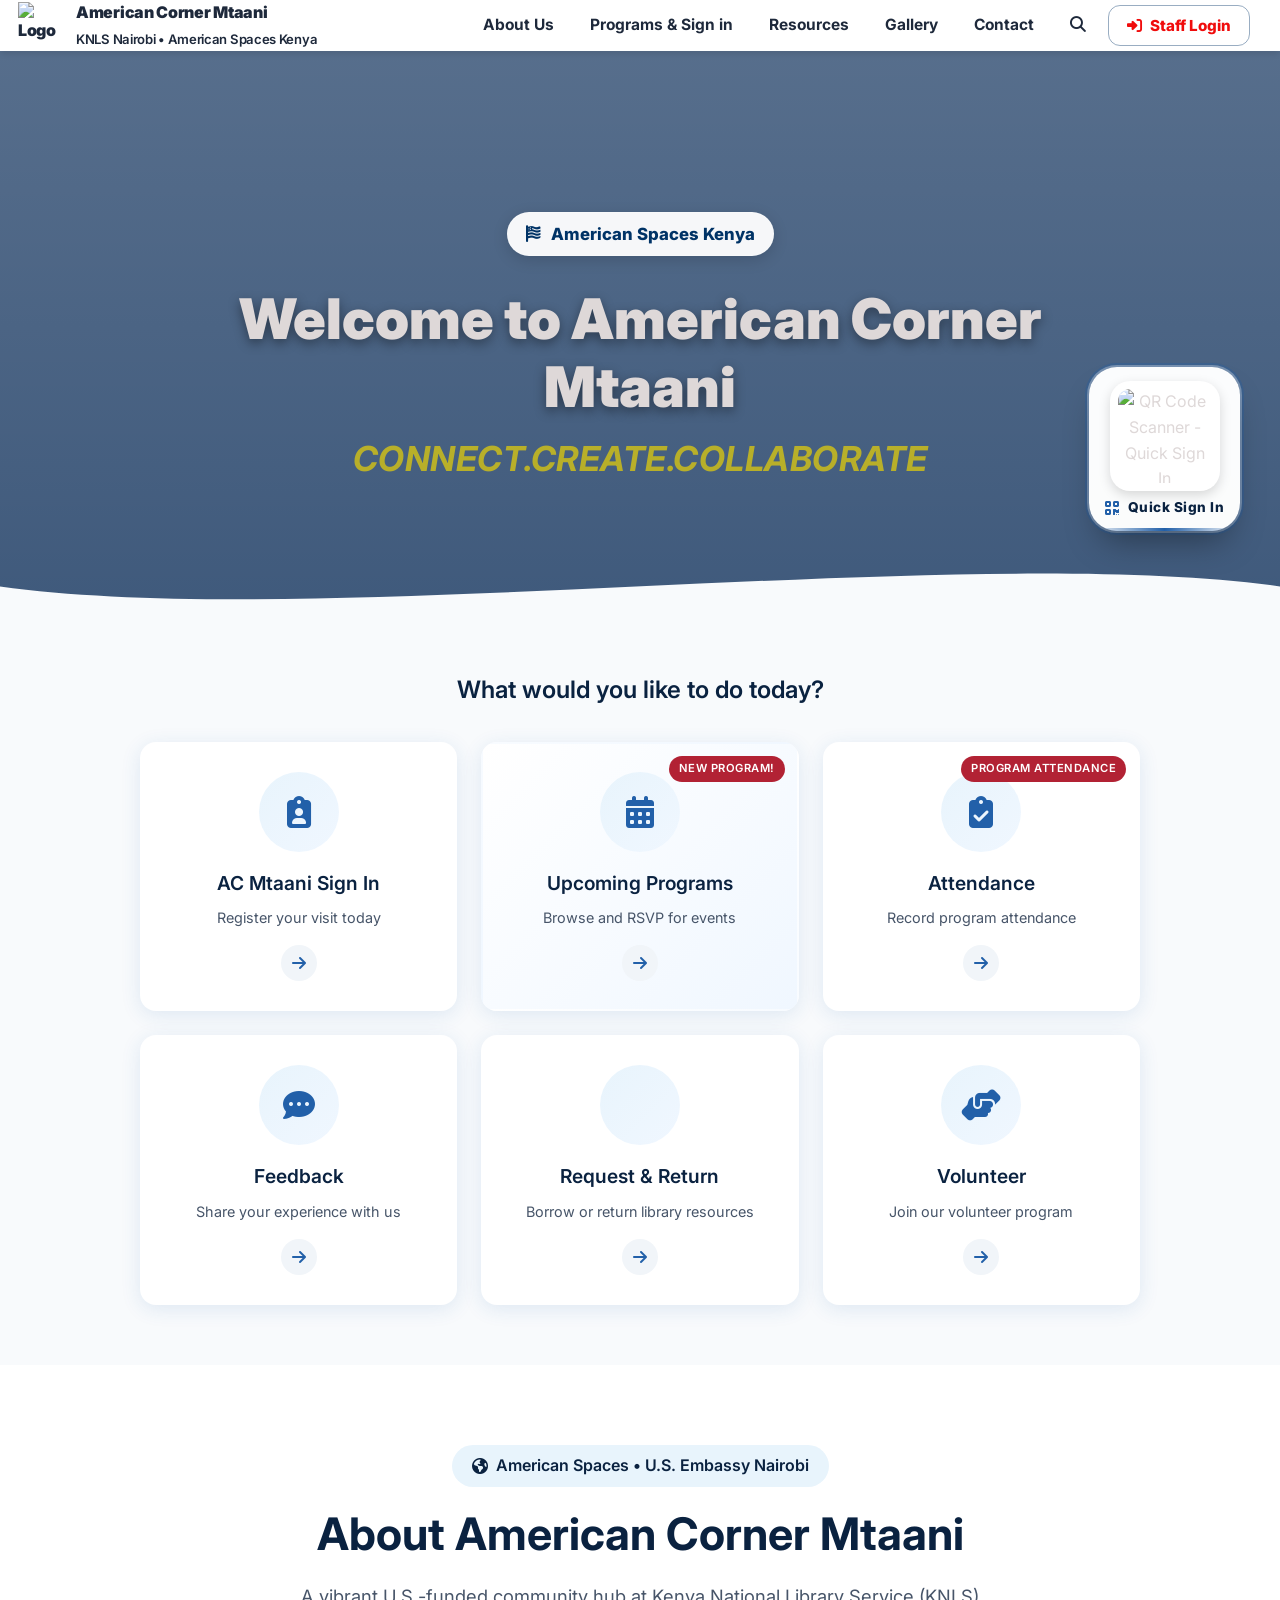
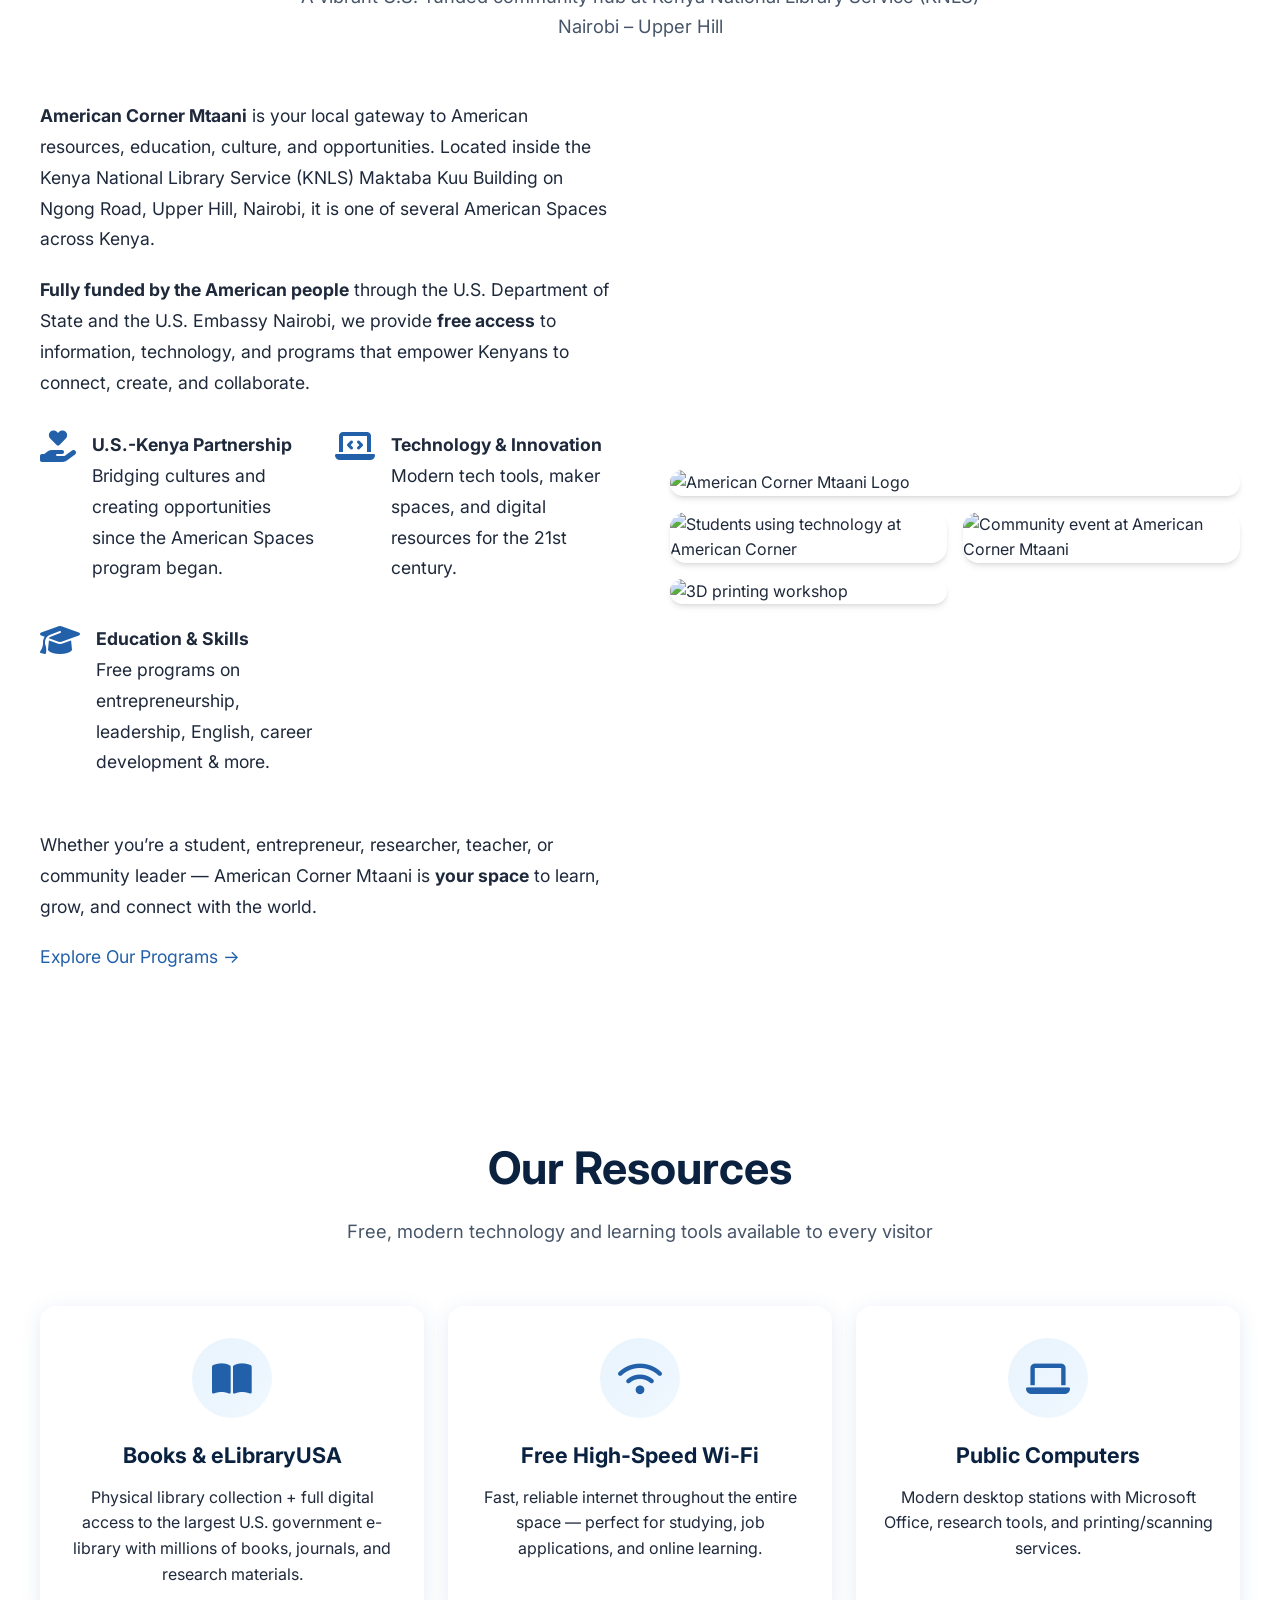
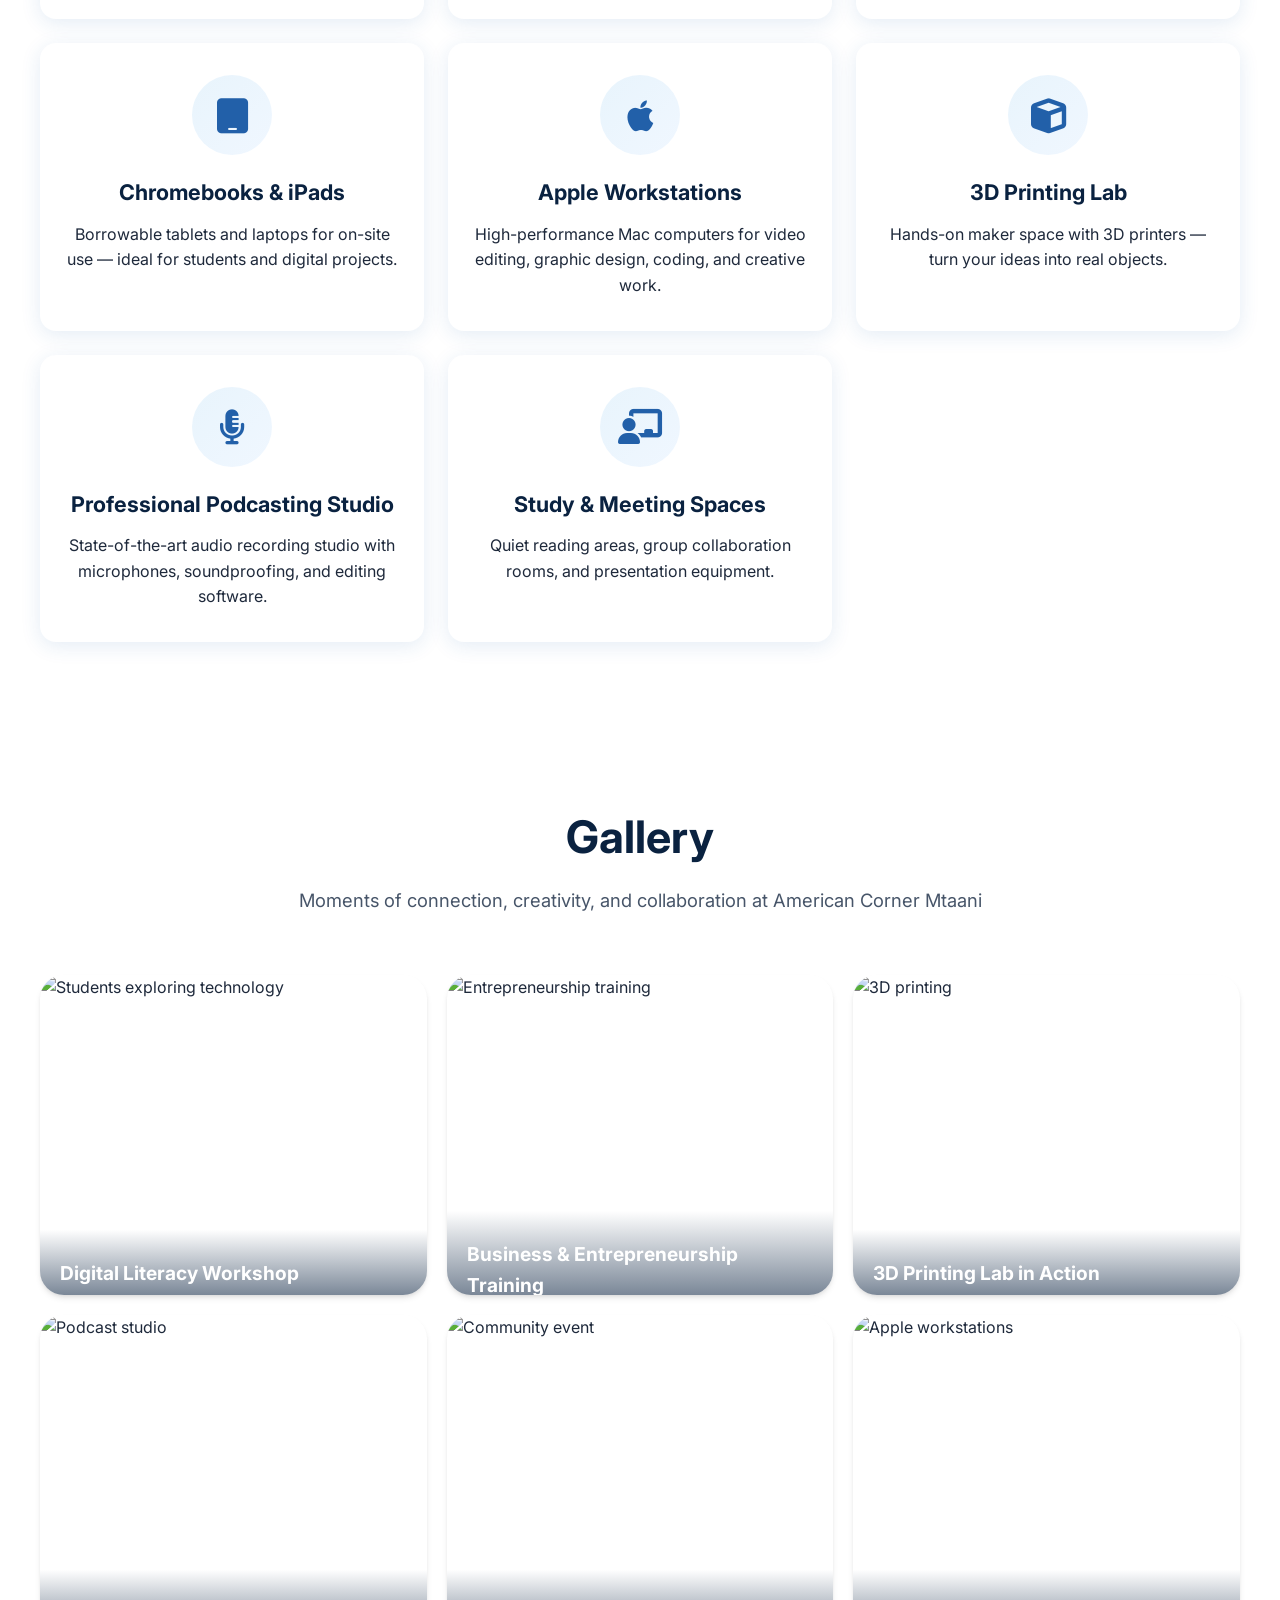
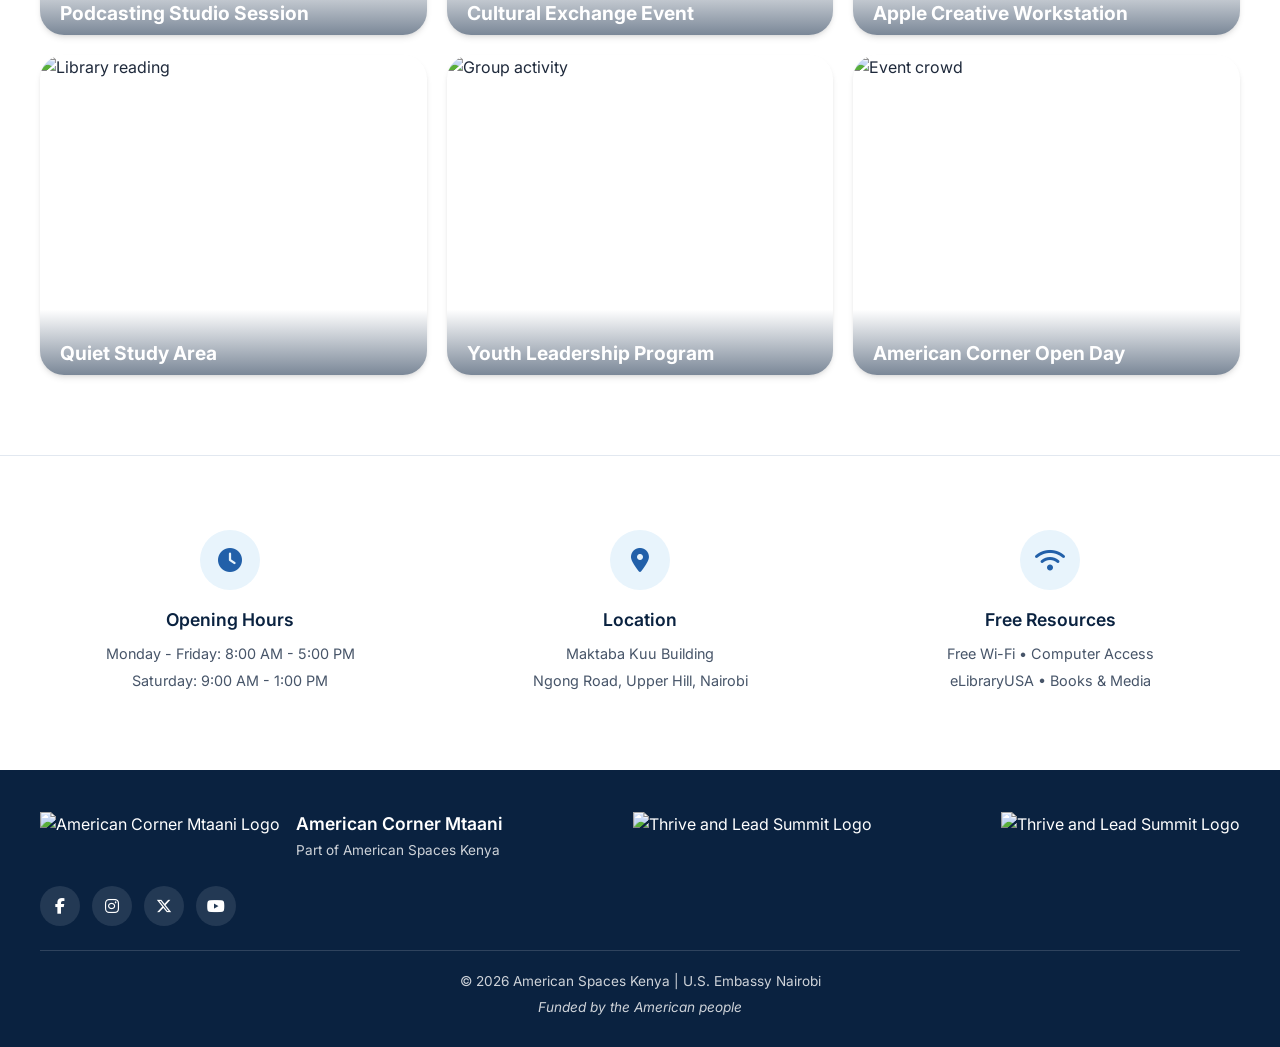
==== commit c887b3c6: "Initial commit" ====
--- a/index.html
+++ b/index.html
@@ -24,49 +24,36 @@
 <body>
   <!-- Header -->
 <!-- Updated Sticky Header -->
+<!-- Header with Improved Hamburger Menu -->
 <header class="topbar" id="header">
     <div class="container">
         <div class="topbar-inner">
-            
-            <!-- Logo -->
             <a href="#" class="brand">
-<img src="https://res.cloudinary.com/dzghdog3m/image/upload/q_auto/f_auto/v1776930538/American_c0vlws.png" 
-     alt="QR Code Scanner - Quick Sign In" 
-     class="qr-scanner-image">                <div>
+                <img src="https://res.cloudinary.com/dzghdog3m/image/upload/q_auto/f_auto/v1776930538/American_c0vlws.png" alt="Logo" class="logo-img">
+                <div>
                     <span>American Corner Mtaani</span>
                     <small>KNLS Nairobi • American Spaces Kenya</small>
                 </div>
             </a>
-
-            <!-- Navigation -->
+            
             <nav class="nav" id="main-nav">
                 <div class="nav-links" id="site-nav">
                     <a href="#about">About Us</a>
                     <a href="#events">Programs & Sign in</a>
                     <a href="#resources">Resources</a>
                     <a href="#gallery">Gallery</a>
-                    <!-- Updated Contact link to open modal (instead of #contact section) -->
                     <a href="#" onclick="openContactModal(); return false;">Contact</a>
-                    
-                    <!-- Search Icon -->
-                    <a href="https://www.google.com/search?q=American+Spaces+Kenya" target="_blank" 
-                       class="nav-icon" title="Search American Spaces & U.S. Embassy Kenya" aria-label="Search">
+                    <a href="https://www.google.com/search?q=American+Spaces+Kenya" target="_blank" class="nav-icon" title="Search">
                         <i class="fas fa-search"></i>
                     </a>
-
-                    <!-- Staff Login Button -->
                     <button class="btn-mini" onclick="navigateToStaffLogin()">
-                        <i class="fas fa-sign-in-alt"></i> 
-                        Staff Login
+                        <i class="fas fa-sign-in-alt"></i> Staff Login
                     </button>
                 </div>
-
-                <!-- Mobile Menu Toggle -->
                 <button class="nav-toggle" id="nav-toggle" aria-label="Toggle menu">
                     <span class="burger"></span>
                 </button>
             </nav>
-
         </div>
     </div>
 </header>
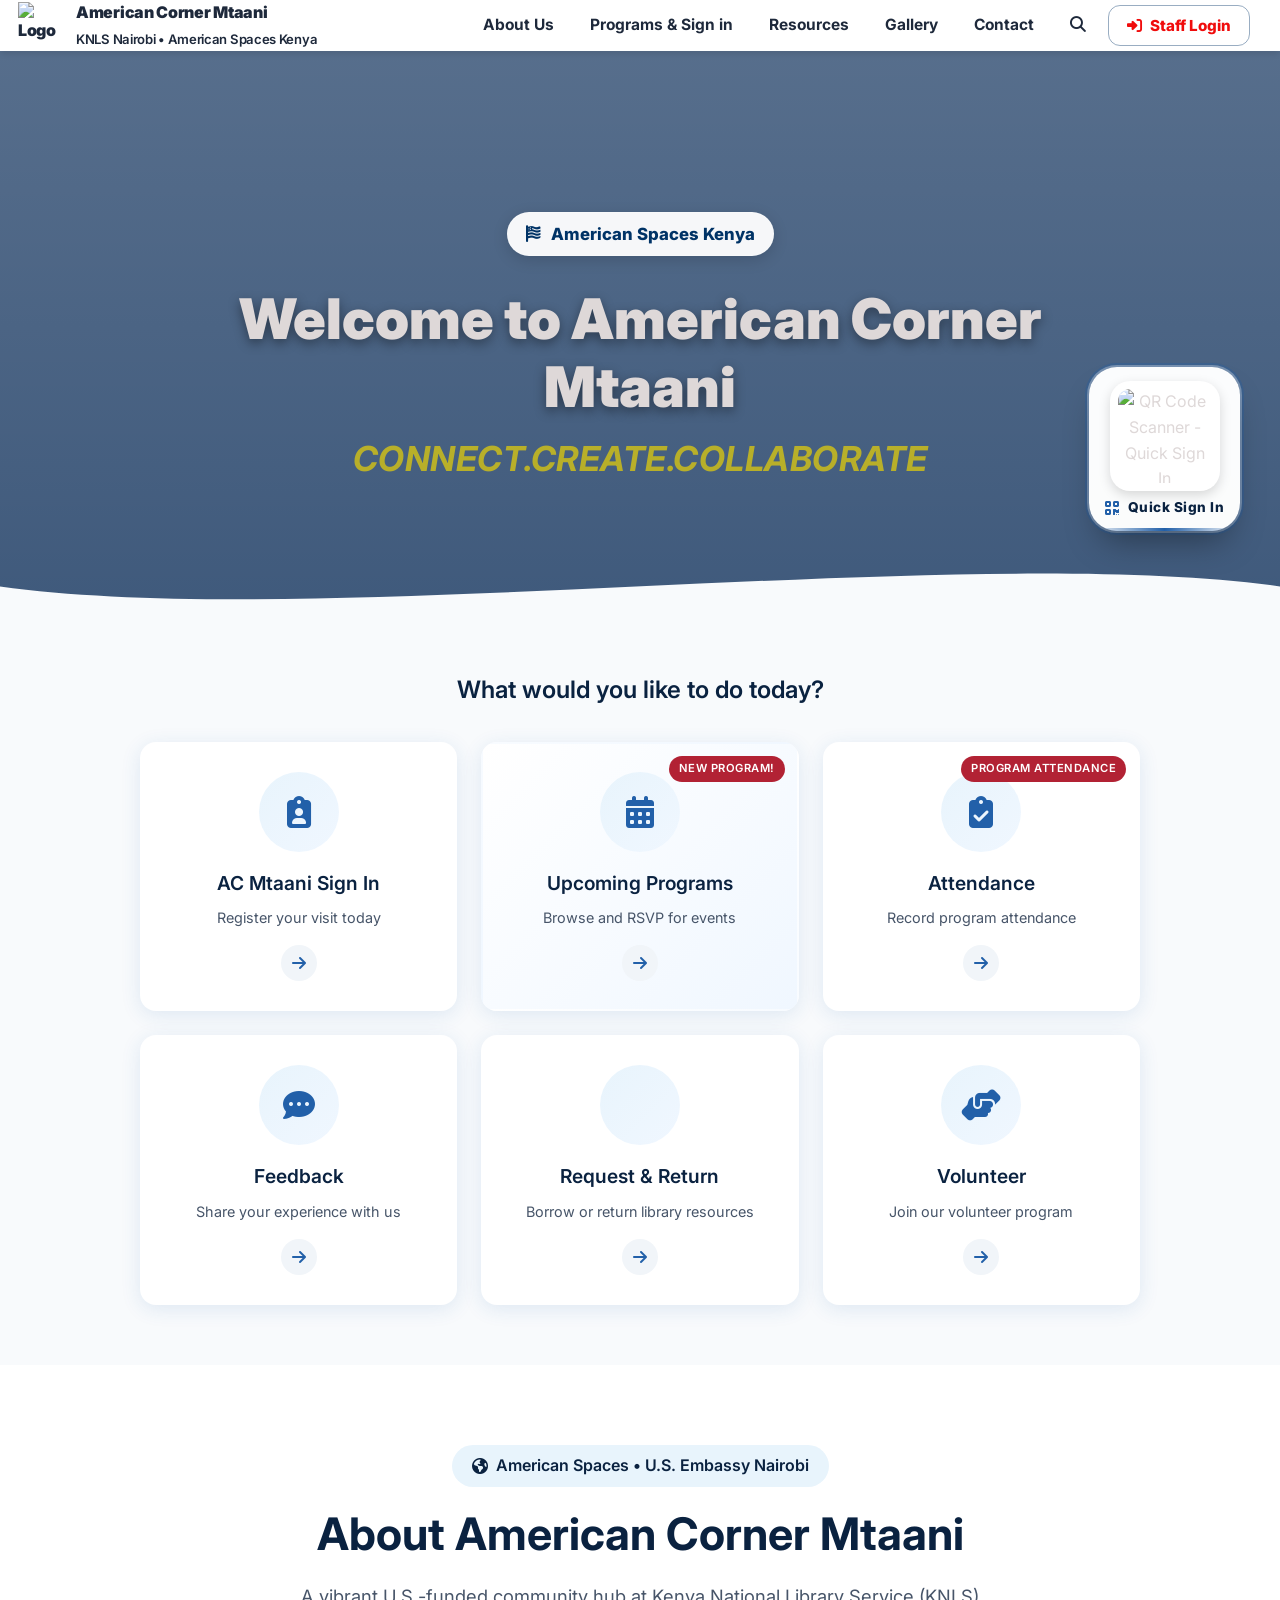
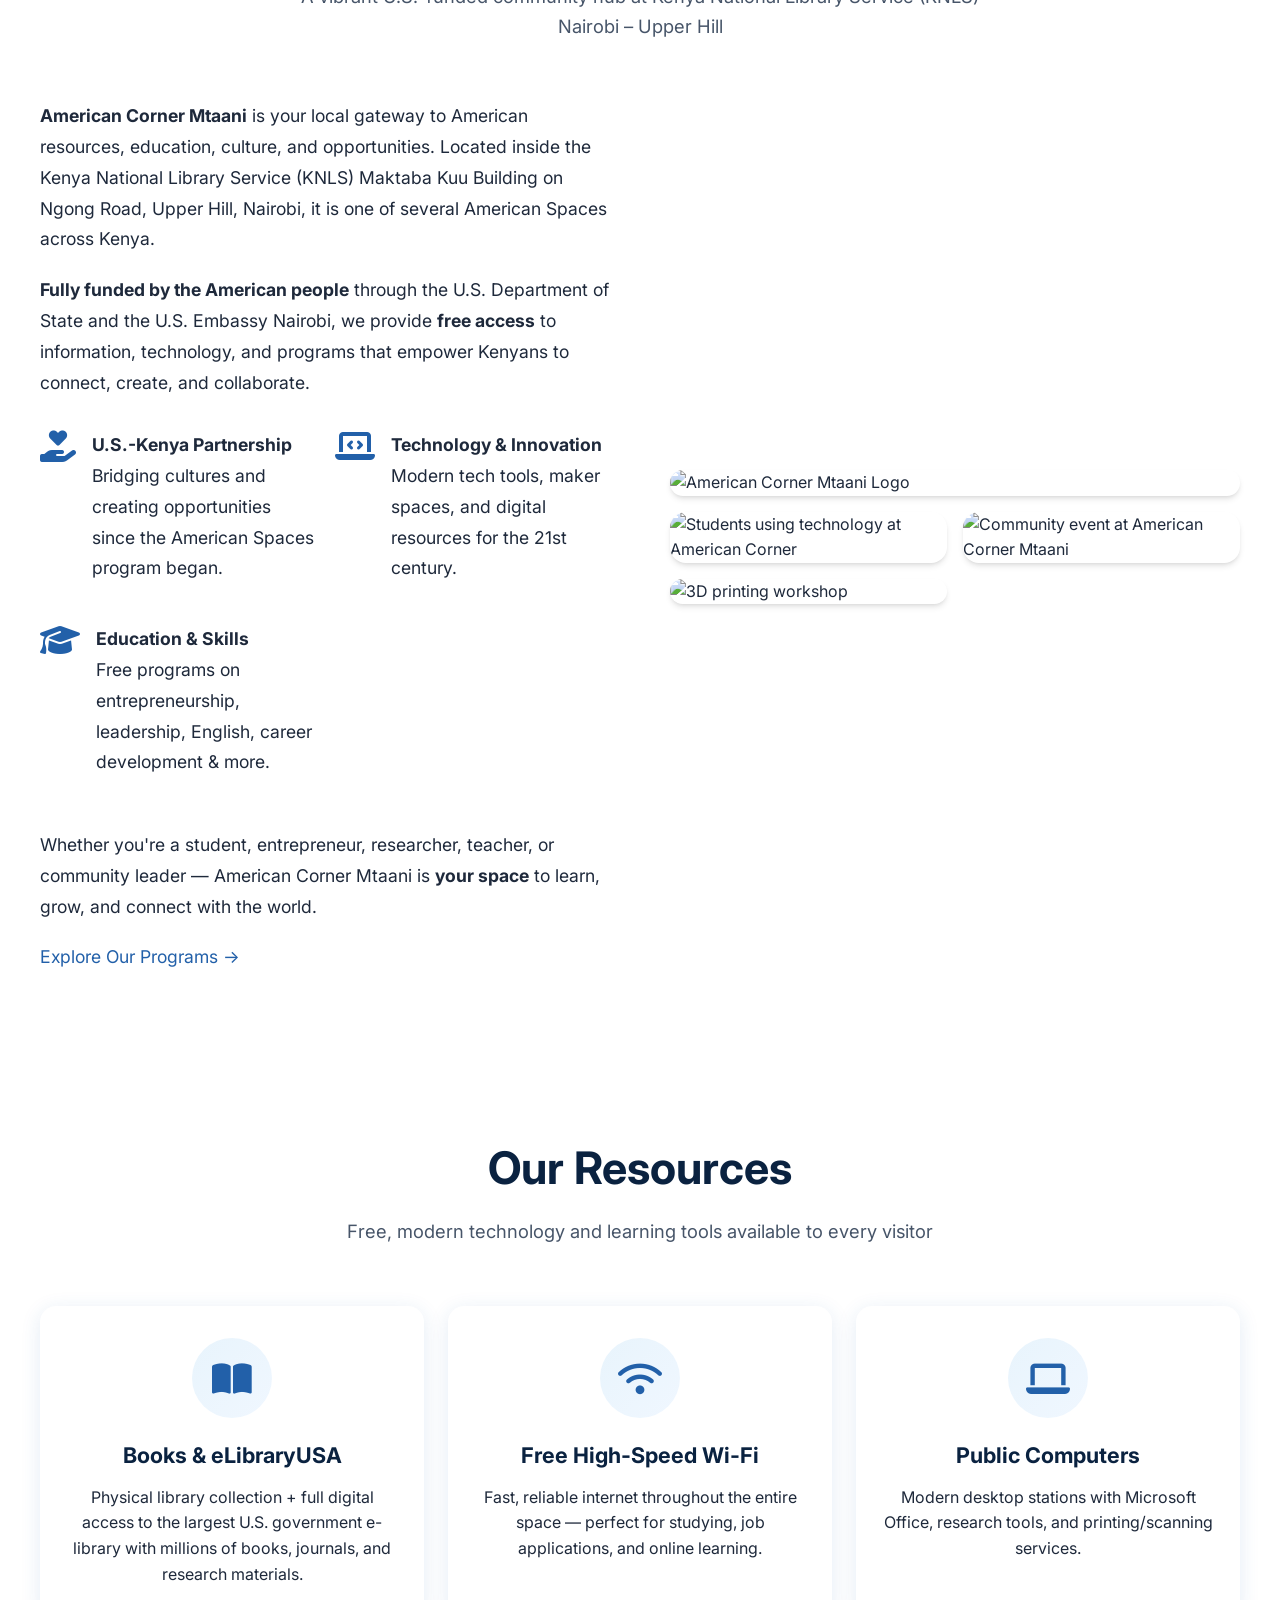
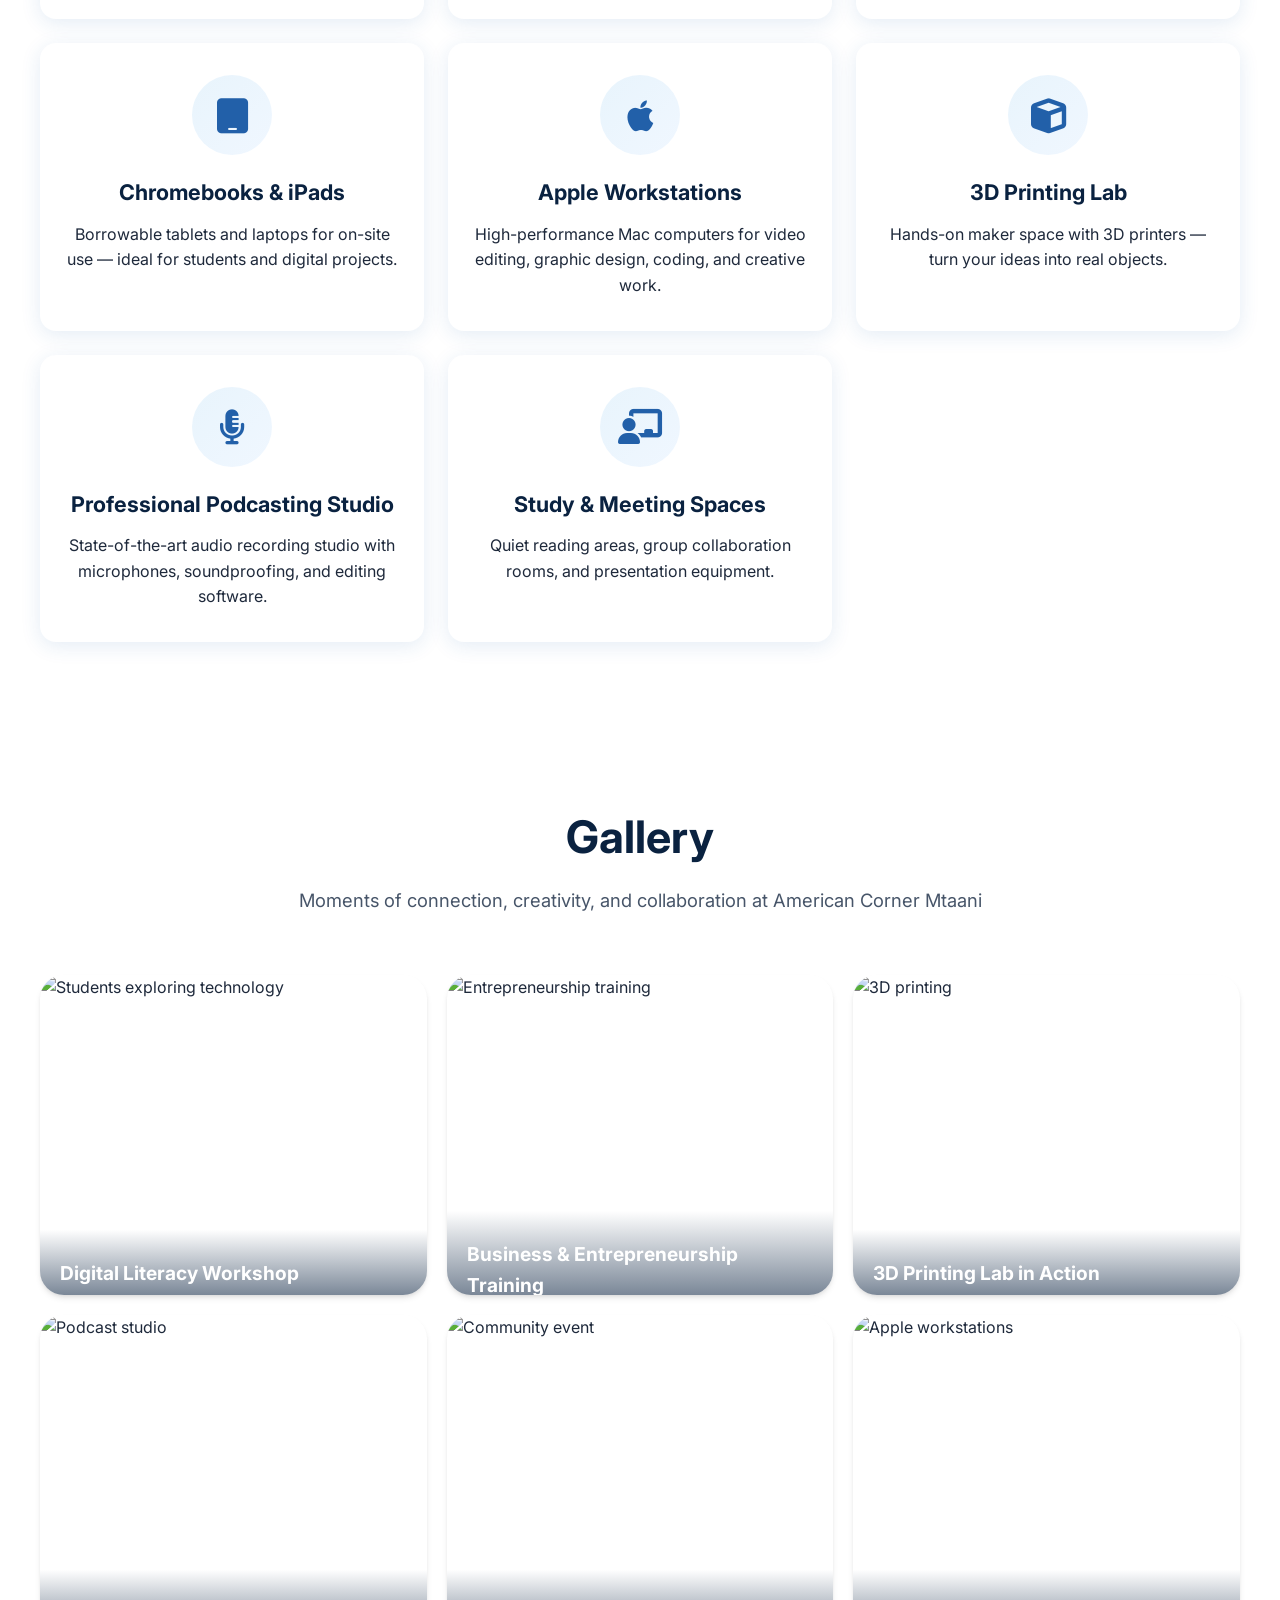
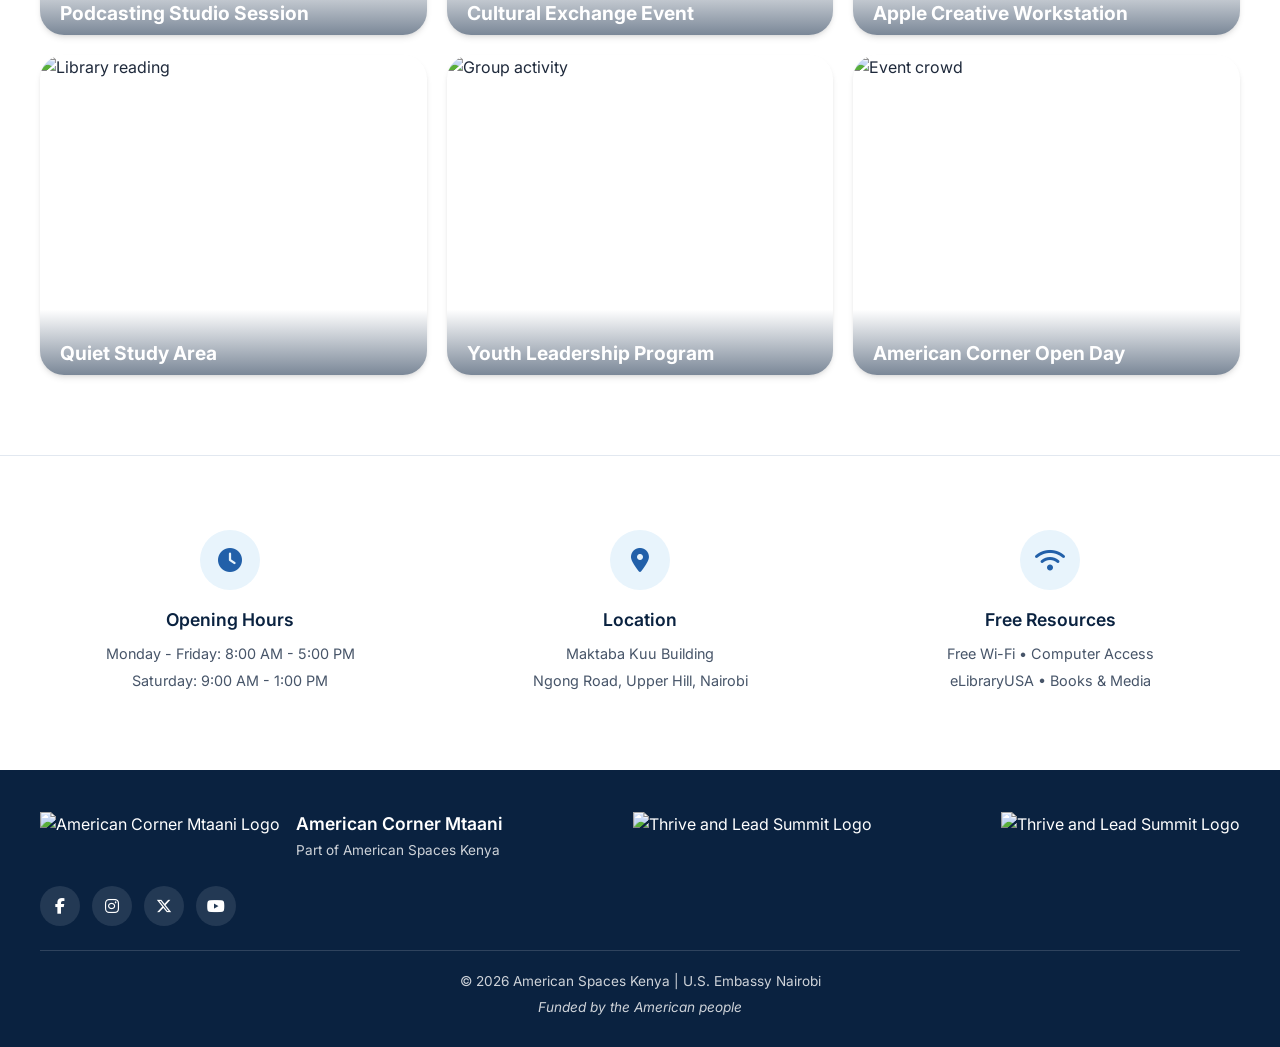
==== commit 12e23dfc: "Update index.html" ====
--- a/index.html
+++ b/index.html
@@ -6,25 +6,23 @@
     <meta name="description" content="American Corner Mtaani - Your Gateway to American Resources, Education & Opportunities at KNLS Nairobi, Kenya">
     <meta name="theme-color" content="#0a2240">
     <title>American Corner Mtaani | KNLS Nairobi</title>
-    
+
     <!-- Favicon -->
     <link rel="icon" type="image/png" href="images/favicon.png">
-    
+
     <!-- Font Awesome Icons -->
     <link rel="stylesheet" href="https://cdnjs.cloudflare.com/ajax/libs/font-awesome/6.5.1/css/all.min.css">
-    
+
     <!-- Google Fonts -->
     <link rel="preconnect" href="https://fonts.googleapis.com">
     <link rel="preconnect" href="https://fonts.gstatic.com" crossorigin>
     <link href="https://fonts.googleapis.com/css2?family=Inter:wght@300;400;500;600;700&display=swap" rel="stylesheet">
-    
+
     <!-- Custom Styles -->
     <link rel="stylesheet" href="css/styles.css">
 </head>
 <body>
   <!-- Header -->
-<!-- Updated Sticky Header -->
-<!-- Header with Improved Hamburger Menu -->
 <header class="topbar" id="header">
     <div class="container">
         <div class="topbar-inner">
@@ -35,7 +33,7 @@
                     <small>KNLS Nairobi • American Spaces Kenya</small>
                 </div>
             </a>
-            
+
             <nav class="nav" id="main-nav">
                 <div class="nav-links" id="site-nav">
                     <a href="#about">About Us</a>
@@ -67,7 +65,7 @@
     </div>
 
     <div class="hero-overlay"></div>
-    
+
     <div class="hero-content">
         <div class="hero-badge">
             <i class="fas fa-flag-usa"></i>
@@ -76,14 +74,14 @@
         <h2 class="hero-title">Welcome to American Corner Mtaani</h2>
 <h3 class="hero-tagline">CONNECT.CREATE.COLLABORATE</h3>
     </div>
-    
+
     <!-- ========== QR CODE SCANNER IMAGE - Fixed Position Overlay ========== -->
     <div class="hero-qr-scanner" onclick="quickSignInWithQR()" title="Tap to scan QR code & sign in instantly">
         <div class="qr-scanner-inner">
             <div class="qr-pulse-ring"></div>
-<img 
+<img
   src="https://res.cloudinary.com/dzghdog3m/image/upload/f_auto,q_auto/me_hxcpxz.jpg"
-  alt="QR Code Scanner - Quick Sign In" 
+  alt="QR Code Scanner - Quick Sign In"
   class="qr-scanner-image">
 
               <div class="qr-scanner-label">
@@ -93,7 +91,7 @@
             <div class="qr-scan-line"></div>
         </div>
     </div>
-    
+
     <div class="hero-wave">
         <svg xmlns="http://www.w3.org/2000/svg" viewBox="0 0 1440 100" preserveAspectRatio="none">
             <path fill="#f8fafc" d="M0,50 C360,100 1080,0 1440,50 L1440,100 L0,100 Z"></path>
@@ -163,7 +161,6 @@
     color: var(--primary-blue, #2260a9);
 }
 
-/* Scanning line animation */
 .qr-scan-line {
     position: absolute;
     bottom: 0;
@@ -174,7 +171,6 @@
     animation: scanMove 2s linear infinite;
 }
 
-/* Pulse ring effect */
 .qr-pulse-ring {
     position: absolute;
     top: 50%;
@@ -188,19 +184,16 @@
     animation: pulseRing 1.8s ease-out infinite;
 }
 
-/* Floating animation */
 @keyframes floatQR {
     0%, 100% { transform: translateY(0px); }
     50% { transform: translateY(-8px); }
 }
 
-/* Scan line animation */
 @keyframes scanMove {
     0% { transform: translateX(-100%); }
     100% { transform: translateX(100%); }
 }
 
-/* Pulse ring */
 @keyframes pulseRing {
     0% {
         box-shadow: 0 0 0 0 rgba(34, 96, 169, 0.5);
@@ -216,29 +209,28 @@
     }
 }
 
-/* Responsive adjustments */
 @media (max-width: 768px) {
     .hero-qr-scanner {
         bottom: 70px;
         right: 20px;
     }
-    
+
     .qr-scanner-image {
         width: 80px;
         height: 80px;
         padding: 6px;
     }
-    
+
     .qr-scanner-inner {
         padding: 10px 12px 8px 12px;
         border-radius: 22px;
     }
-    
+
     .qr-scanner-label {
         font-size: 0.7rem;
         gap: 4px;
     }
-    
+
     .qr-scanner-label i {
         font-size: 0.8rem;
     }
@@ -249,43 +241,109 @@
         bottom: 50px;
         right: 12px;
     }
-    
+
     .qr-scanner-image {
         width: 65px;
         height: 65px;
     }
-    
+
     .qr-scanner-inner {
         padding: 8px 10px 6px 10px;
     }
-    
+
     .qr-scanner-label {
         font-size: 0.65rem;
     }
 }
 
-/* For tablets */
 @media (min-width: 769px) and (max-width: 1024px) {
     .hero-qr-scanner {
         bottom: 85px;
         right: 30px;
     }
-    
+
     .qr-scanner-image {
         width: 95px;
         height: 95px;
     }
 }
+
+/* ===== Form Modal (was missing — this is what caused Sign In / Attendance to silently fail) ===== */
+.modal-form .modal {
+    width: min(720px, 94vw);
+    height: min(760px, 90vh);
+    display: flex;
+    flex-direction: column;
+    padding: 0;
+}
+
+.form-modal-body {
+    position: relative;
+    flex: 1;
+    min-height: 0;
+}
+
+#formIframe {
+    width: 100%;
+    height: 100%;
+    border: 0;
+    opacity: 0;
+    transition: opacity 0.25s ease;
+}
+
+#formIframe.loaded {
+    opacity: 1;
+}
+
+.form-loading {
+    position: absolute;
+    inset: 0;
+    display: none;
+    flex-direction: column;
+    align-items: center;
+    justify-content: center;
+    gap: 12px;
+    background: #fff;
+    color: var(--primary-navy, #0a2240);
+}
+
+.form-loading.active {
+    display: flex;
+}
+
+.form-loading i {
+    font-size: 2rem;
+    animation: formSpin 1s linear infinite;
+}
+
+@keyframes formSpin {
+    to { transform: rotate(360deg); }
+}
+
+.form-modal-footer {
+    padding: 10px 20px;
+    text-align: center;
+    font-size: 0.85rem;
+    border-top: 1px solid #e5e7eb;
+}
+
+.form-modal-footer a {
+    color: var(--primary-blue, #2260a9);
+    font-weight: 600;
+    text-decoration: none;
+}
+
+.form-modal-footer a:hover {
+    text-decoration: underline;
+}
 </style>
 
 <script>
 // Quick sign-in function for QR scanner
 function quickSignInWithQR() {
-    // Direct sign-in form URL - opens instantly for fast check-in
     const signInUrl = "https://docs.google.com/forms/d/e/1FAIpQLScyJrGQjMwthJAHWB2cb7CgKce8sgw6DhwbJvr_R7n_zorhcA/viewform";
     window.open(signInUrl, '_blank');
-    
-    // Optional: Add a subtle haptic feedback simulation
+
     const qrElement = document.querySelector('.hero-qr-scanner');
     if (qrElement) {
         qrElement.style.transform = 'scale(0.95)';
@@ -293,20 +351,16 @@
             qrElement.style.transform = '';
         }, 150);
     }
-    
-    // Console log for tracking (optional)
+
     console.log('QR Scanner clicked - Opening sign-in form for quick attendance');
 }
 </script>
 
-
-
-    <!-- Main Dashboard (now id="events" so Programs & Events nav scrolls here) -->
     <!-- Main Dashboard -->
 <main class="dashboard" id="events">
     <div class="dashboard-container">
         <h2 class="dashboard-heading">What would you like to do today?</h2>
-        
+
         <div class="cards-grid cards-grid-three">
             <!-- Card 1: Sign In -->
             <div class="dashboard-card" onclick="navigateToForm('signIn')" tabindex="0" role="button" aria-label="Sign In to American Corner">
@@ -386,7 +440,7 @@
 </main>
 
 
-    <!-- NEW: About Us Section -->
+    <!-- About Us Section -->
     <section id="about" class="about-section">
         <div class="about-container">
             <div class="section-header">
@@ -399,12 +453,11 @@
             </div>
 
             <div class="about-grid">
-                <!-- Text Content -->
                 <div class="about-text">
                     <p><strong>American Corner Mtaani</strong> is your local gateway to American resources, education, culture, and opportunities. Located inside the Kenya National Library Service (KNLS) Maktaba Kuu Building on Ngong Road, Upper Hill, Nairobi, it is one of several American Spaces across Kenya.</p>
-                    
+
                     <p><strong>Fully funded by the American people</strong> through the U.S. Department of State and the U.S. Embassy Nairobi, we provide <strong>free access</strong> to information, technology, and programs that empower Kenyans to connect, create, and collaborate.</p>
-                    
+
                     <div class="about-highlights">
                         <div class="highlight-item">
                             <i class="fas fa-hand-holding-heart"></i>
@@ -429,29 +482,28 @@
                         </div>
                     </div>
 
-                    <p>Whether you’re a student, entrepreneur, researcher, teacher, or community leader — American Corner Mtaani is <strong>your space</strong> to learn, grow, and connect with the world.</p>
-                    
+                    <p>Whether you're a student, entrepreneur, researcher, teacher, or community leader — American Corner Mtaani is <strong>your space</strong> to learn, grow, and connect with the world.</p>
+
                     <a href="#events" class="btn-primary">Explore Our Programs →</a>
                 </div>
 
-             <!-- Pictures / Visuals -->
-<div class="about-visuals">
+             <div class="about-visuals">
     <div class="visual-stack">
 
-        <img src="https://res.cloudinary.com/dzghdog3m/image/upload/v1776928416/caro_cptdsu.jpg" 
-             alt="American Corner Mtaani Logo" 
+        <img src="https://res.cloudinary.com/dzghdog3m/image/upload/v1776928416/caro_cptdsu.jpg"
+             alt="American Corner Mtaani Logo"
              class="about-img main-logo">
 
-        <img src="https://res.cloudinary.com/dzghdog3m/image/upload/v1776929002/north_uqclti.jpg" 
-             alt="Students using technology at American Corner" 
+        <img src="https://res.cloudinary.com/dzghdog3m/image/upload/v1776929002/north_uqclti.jpg"
+             alt="Students using technology at American Corner"
              class="about-img">
 
-        <img src="https://res.cloudinary.com/dzghdog3m/image/upload/v1776932779/team_xiqt1w.jpg" 
-             alt="Community event at American Corner Mtaani" 
+        <img src="https://res.cloudinary.com/dzghdog3m/image/upload/v1776932779/team_xiqt1w.jpg"
+             alt="Community event at American Corner Mtaani"
              class="about-img">
 
-        <img src="https://res.cloudinary.com/dzghdog3m/image/upload/q_auto/f_auto/v1776929023/mwingi_ic0kec.jpg" 
-             alt="3D printing workshop" 
+        <img src="https://res.cloudinary.com/dzghdog3m/image/upload/q_auto/f_auto/v1776929023/mwingi_ic0kec.jpg"
+             alt="3D printing workshop"
              class="about-img">
 
     </div>
@@ -459,7 +511,8 @@
             </div>
         </div>
     </section>
-    <!-- NEW: Resources Section -->
+
+    <!-- Resources Section -->
     <section id="resources" class="resources-section">
         <div class="resources-container">
             <div class="section-header">
@@ -512,7 +565,7 @@
         </div>
     </section>
 
-<!-- NEW: Gallery Section (beautiful image catalogue) -->
+<!-- Gallery Section -->
 <section id="gallery" class="gallery-section">
     <div class="gallery-container">
         <div class="section-header">
@@ -522,7 +575,6 @@
 
         <div class="gallery-grid">
 
-            <!-- Image 1 -->
             <div class="gallery-item">
                 <img src="https://res.cloudinary.com/dzghdog3m/image/upload/v1776929045/shop_aacy3w.jpg" alt="Students exploring technology" loading="lazy">
                 <div class="gallery-overlay">
@@ -531,7 +583,6 @@
                 </div>
             </div>
 
-            <!-- Image 2 -->
             <div class="gallery-item">
                 <img src="https://res.cloudinary.com/dzghdog3m/image/upload/q_auto/f_auto/v1776929006/business_uqxgui.jpg" alt="Entrepreneurship training" loading="lazy">
                 <div class="gallery-overlay">
@@ -540,7 +591,6 @@
                 </div>
             </div>
 
-            <!-- Image 3 -->
             <div class="gallery-item">
                 <img src="https://res.cloudinary.com/dzghdog3m/image/upload/q_auto/f_auto/v1776929026/threed_ctt83p.jpg" alt="3D printing" loading="lazy">
                 <div class="gallery-overlay">
@@ -549,7 +599,6 @@
                 </div>
             </div>
 
-            <!-- Image 4 -->
             <div class="gallery-item">
                 <img src="https://res.cloudinary.com/dzghdog3m/image/upload/q_auto/f_auto/v1776929042/mismumo_upcq7j.jpg" alt="Podcast studio" loading="lazy">
                 <div class="gallery-overlay">
@@ -558,7 +607,6 @@
                 </div>
             </div>
 
-            <!-- Image 5 -->
             <div class="gallery-item">
                 <img src="https://res.cloudinary.com/dzghdog3m/image/upload/q_auto/f_auto/v1776929025/mzungu_yjr58f.jpg" alt="Community event" loading="lazy">
                 <div class="gallery-overlay">
@@ -567,7 +615,6 @@
                 </div>
             </div>
 
-            <!-- Image 6 -->
             <div class="gallery-item">
                 <img src="https://res.cloudinary.com/dzghdog3m/image/upload/q_auto/f_auto/v1776928877/corner_fny6ou.jpg" alt="Apple workstations" loading="lazy">
                 <div class="gallery-overlay">
@@ -576,7 +623,6 @@
                 </div>
             </div>
 
-            <!-- Image 7 -->
             <div class="gallery-item">
                 <img src="https://res.cloudinary.com/dzghdog3m/image/upload/q_auto/f_auto/v1776928877/corner_fny6ou.jpg" alt="Library reading" loading="lazy">
                 <div class="gallery-overlay">
@@ -585,7 +631,6 @@
                 </div>
             </div>
 
-            <!-- Image 8 -->
             <div class="gallery-item">
                 <img src="https://res.cloudinary.com/dzghdog3m/image/upload/q_auto/f_auto/v1776929042/teacher_dntz0i.jpg" alt="Group activity" loading="lazy">
                 <div class="gallery-overlay">
@@ -594,7 +639,6 @@
                 </div>
             </div>
 
-            <!-- Image 9 -->
             <div class="gallery-item">
                 <img src="https://res.cloudinary.com/dzghdog3m/image/upload/v1776929056/open_wqctzl.jpg" alt="Event crowd" loading="lazy">
                 <div class="gallery-overlay">
@@ -607,7 +651,7 @@
     </div>
 </section>
 
-    <!-- Info Section (kept exactly as original) -->
+    <!-- Info Section -->
     <section class="info-section">
         <div class="info-container">
             <div class="info-card">
@@ -637,7 +681,7 @@
         </div>
     </section>
 
-    <!-- Events Modal (unchanged) -->
+    <!-- Events Modal -->
     <div class="modal-overlay" id="eventsModal" onclick="closeModalOnOverlay(event)">
         <div class="modal" role="dialog" aria-modal="true" aria-labelledby="modalTitle">
             <div class="modal-header">
@@ -658,7 +702,7 @@
         </div>
     </div>
 
-    <!-- Contact Modal (unchanged) -->
+    <!-- Contact Modal -->
     <div class="modal-overlay" id="contactModal" onclick="closeModalOnOverlay(event)">
         <div class="modal modal-contact" role="dialog" aria-modal="true" aria-labelledby="contactModalTitle">
             <div class="modal-header">
@@ -721,14 +765,36 @@
         </div>
     </div>
 
-    <!-- Footer (unchanged) -->
+    <!-- Form Modal — THIS WAS MISSING FROM THE PAGE, WHICH BROKE EVERY navigateToForm() CALL -->
+    <div class="modal-overlay modal-form" id="formModal" onclick="closeModalOnOverlay(event)">
+        <div class="modal" role="dialog" aria-modal="true" aria-labelledby="formModalTitleText">
+            <div class="modal-header">
+                <h2 id="formModalTitleText">Form</h2>
+                <button class="modal-close" onclick="closeFormModal()" aria-label="Close form">
+                    <i class="fa-solid fa-xmark"></i>
+                </button>
+            </div>
+            <div class="form-modal-body">
+                <div class="form-loading" id="formLoading">
+                    <i class="fa-solid fa-spinner"></i>
+                    <p>Loading form…</p>
+                </div>
+                <iframe id="formIframe" src="about:blank" title="Form" onload="handleFormIframeLoad()"></iframe>
+            </div>
+            <div class="form-modal-footer">
+                <p>Form not loading? <a id="formOpenNewTab" href="#" target="_blank" rel="noopener">Open it in a new tab</a> instead.</p>
+            </div>
+        </div>
+    </div>
+
+    <!-- Footer -->
     <footer class="footer">
         <div class="footer-container">
             <div class="footer-main">
               <div class="footer-brand">
-    <img 
-        src="https://res.cloudinary.com/dzghdog3m/image/upload/q_auto/f_auto/v1776928871/American_vlldq3.png" 
-        alt="American Corner Mtaani Logo" 
+    <img
+        src="https://res.cloudinary.com/dzghdog3m/image/upload/q_auto/f_auto/v1776928871/American_vlldq3.png"
+        alt="American Corner Mtaani Logo"
         class="logo-img"
         loading="lazy"
     />
@@ -738,18 +804,18 @@
     </div>
 </div>
                  <div class="footer-brand">
-    <img 
-        src="https://res.cloudinary.com/dzghdog3m/image/upload/q_auto/f_auto/v1776932542/Logos_wbwbgd.jpg" 
-        alt="Thrive and Lead Summit Logo" 
+    <img
+        src="https://res.cloudinary.com/dzghdog3m/image/upload/q_auto/f_auto/v1776932542/Logos_wbwbgd.jpg"
+        alt="Thrive and Lead Summit Logo"
         class="logo-img"
         loading="lazy"
     />
 </div>
 
 <div class="footer-brand">
-    <img 
-        src="https://res.cloudinary.com/dzghdog3m/image/upload/q_auto/f_auto/v1776928872/knls_vi0sfh.png" 
-        alt="Thrive and Lead Summit Logo" 
+    <img
+        src="https://res.cloudinary.com/dzghdog3m/image/upload/q_auto/f_auto/v1776928872/knls_vi0sfh.png"
+        alt="Thrive and Lead Summit Logo"
         class="logo-img"
         loading="lazy"
     />
@@ -778,5 +844,18 @@
 
     <!-- JavaScript -->
     <script src="js/main.js"></script>
+    <script>
+        // Keep the "open in a new tab" fallback link in sync with whatever form is currently open
+        (function() {
+            const iframe = document.getElementById('formIframe');
+            const newTabLink = document.getElementById('formOpenNewTab');
+            if (!iframe || !newTabLink) return;
+            const originalOpenFormModal = window.openFormModal;
+            window.openFormModal = function(url, label) {
+                if (newTabLink) newTabLink.href = url || '#';
+                return originalOpenFormModal(url, label);
+            };
+        })();
+    </script>
 </body>
-</html>+</html>
--- a/css/styles.css
+++ b/css/styles.css
@@ -672,6 +672,20 @@
 .event-card:hover {
     background: var(--lighter-blue);
     transform: translateX(4px);
+}
+
+.event-poster {
+    width: 100%;
+    border-radius: var(--radius-sm);
+    overflow: hidden;
+    margin-bottom: 14px;
+}
+
+.event-poster img {
+    width: 100%;
+    height: auto;
+    display: block;
+    object-fit: cover;
 }
 
 .event-header {
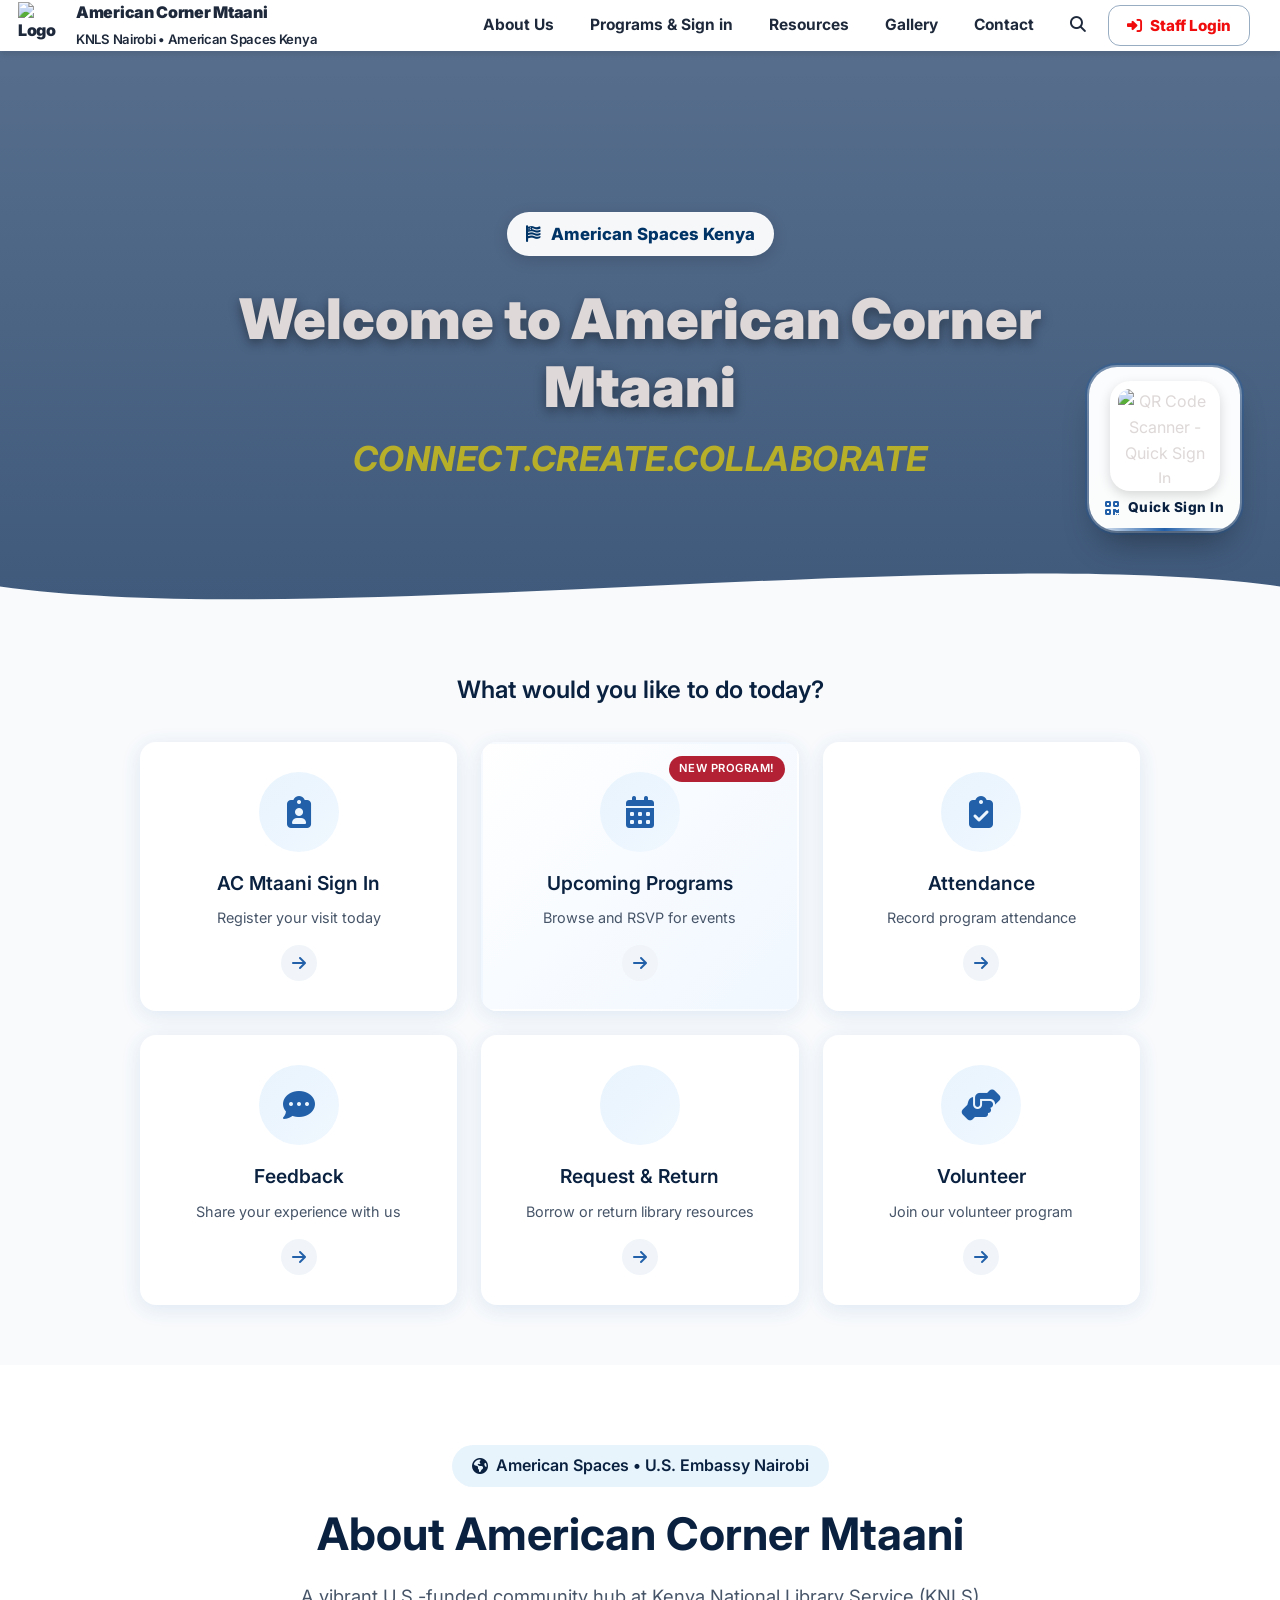
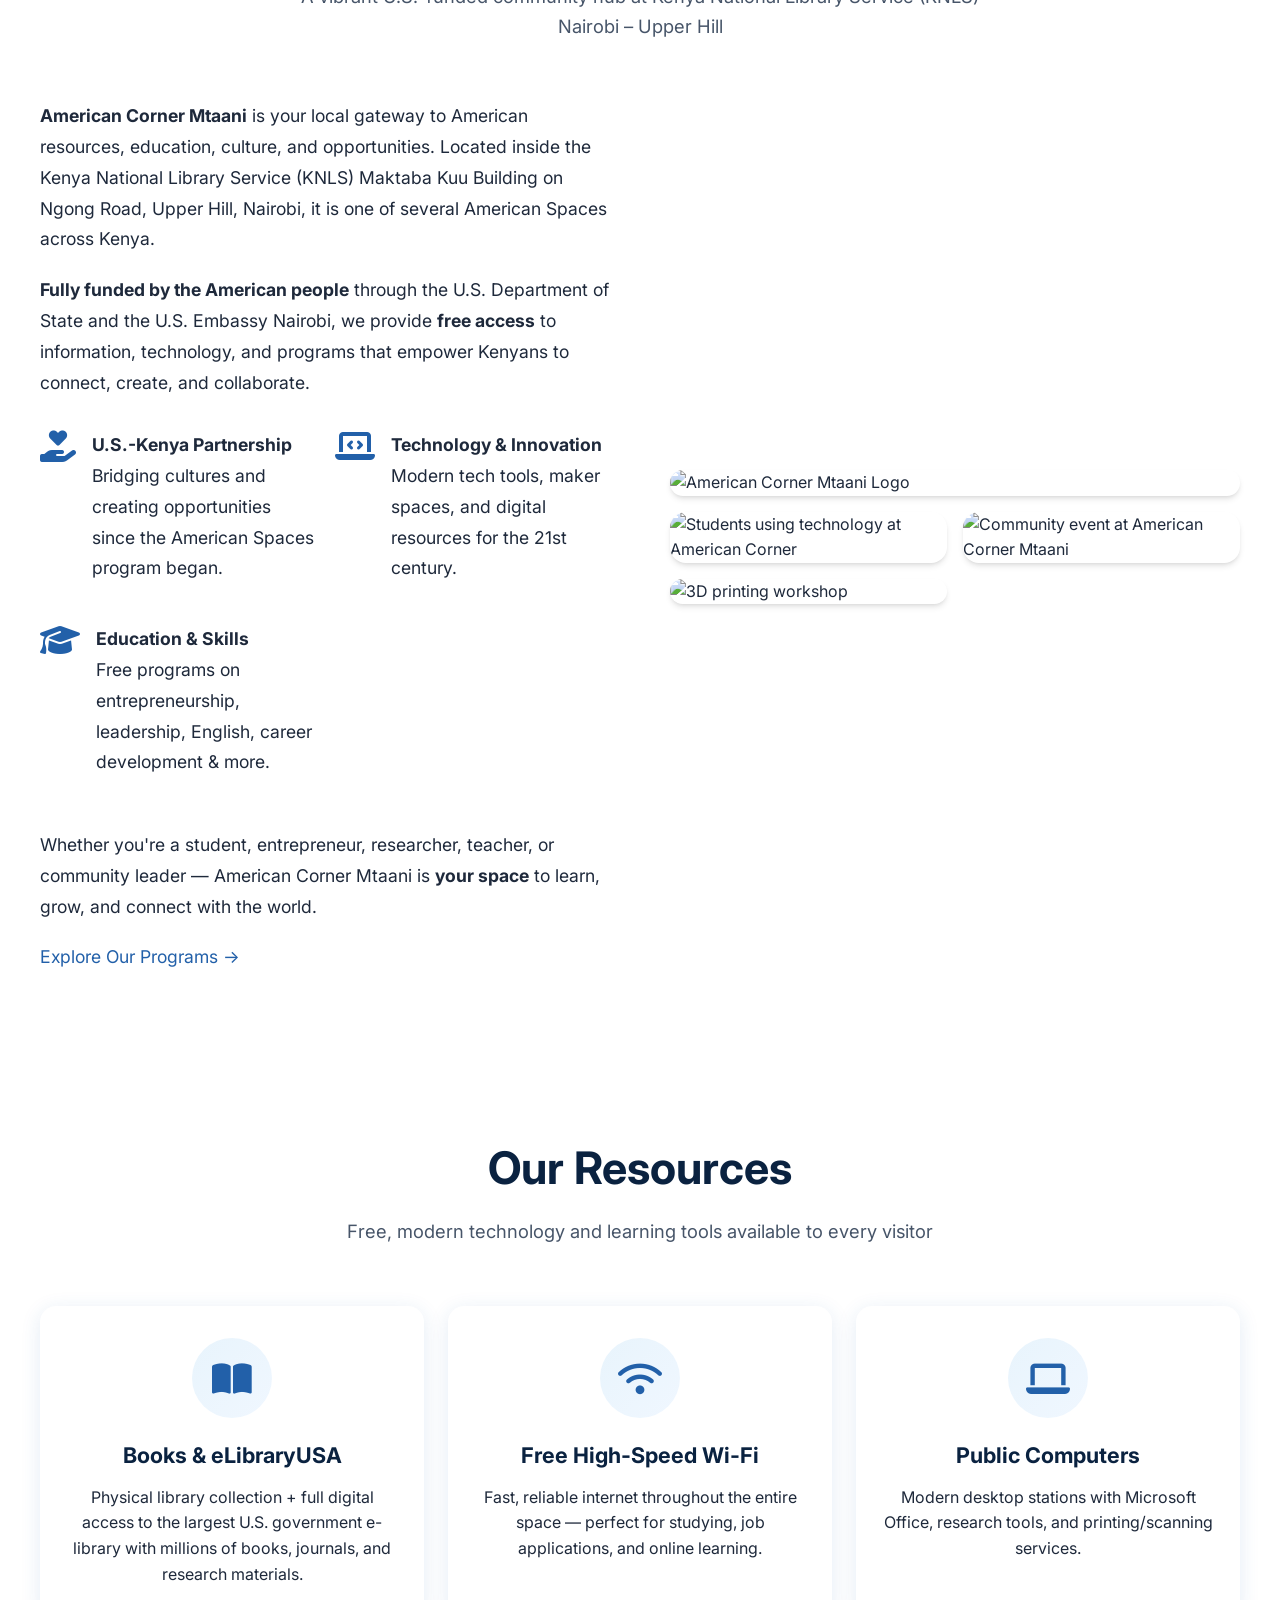
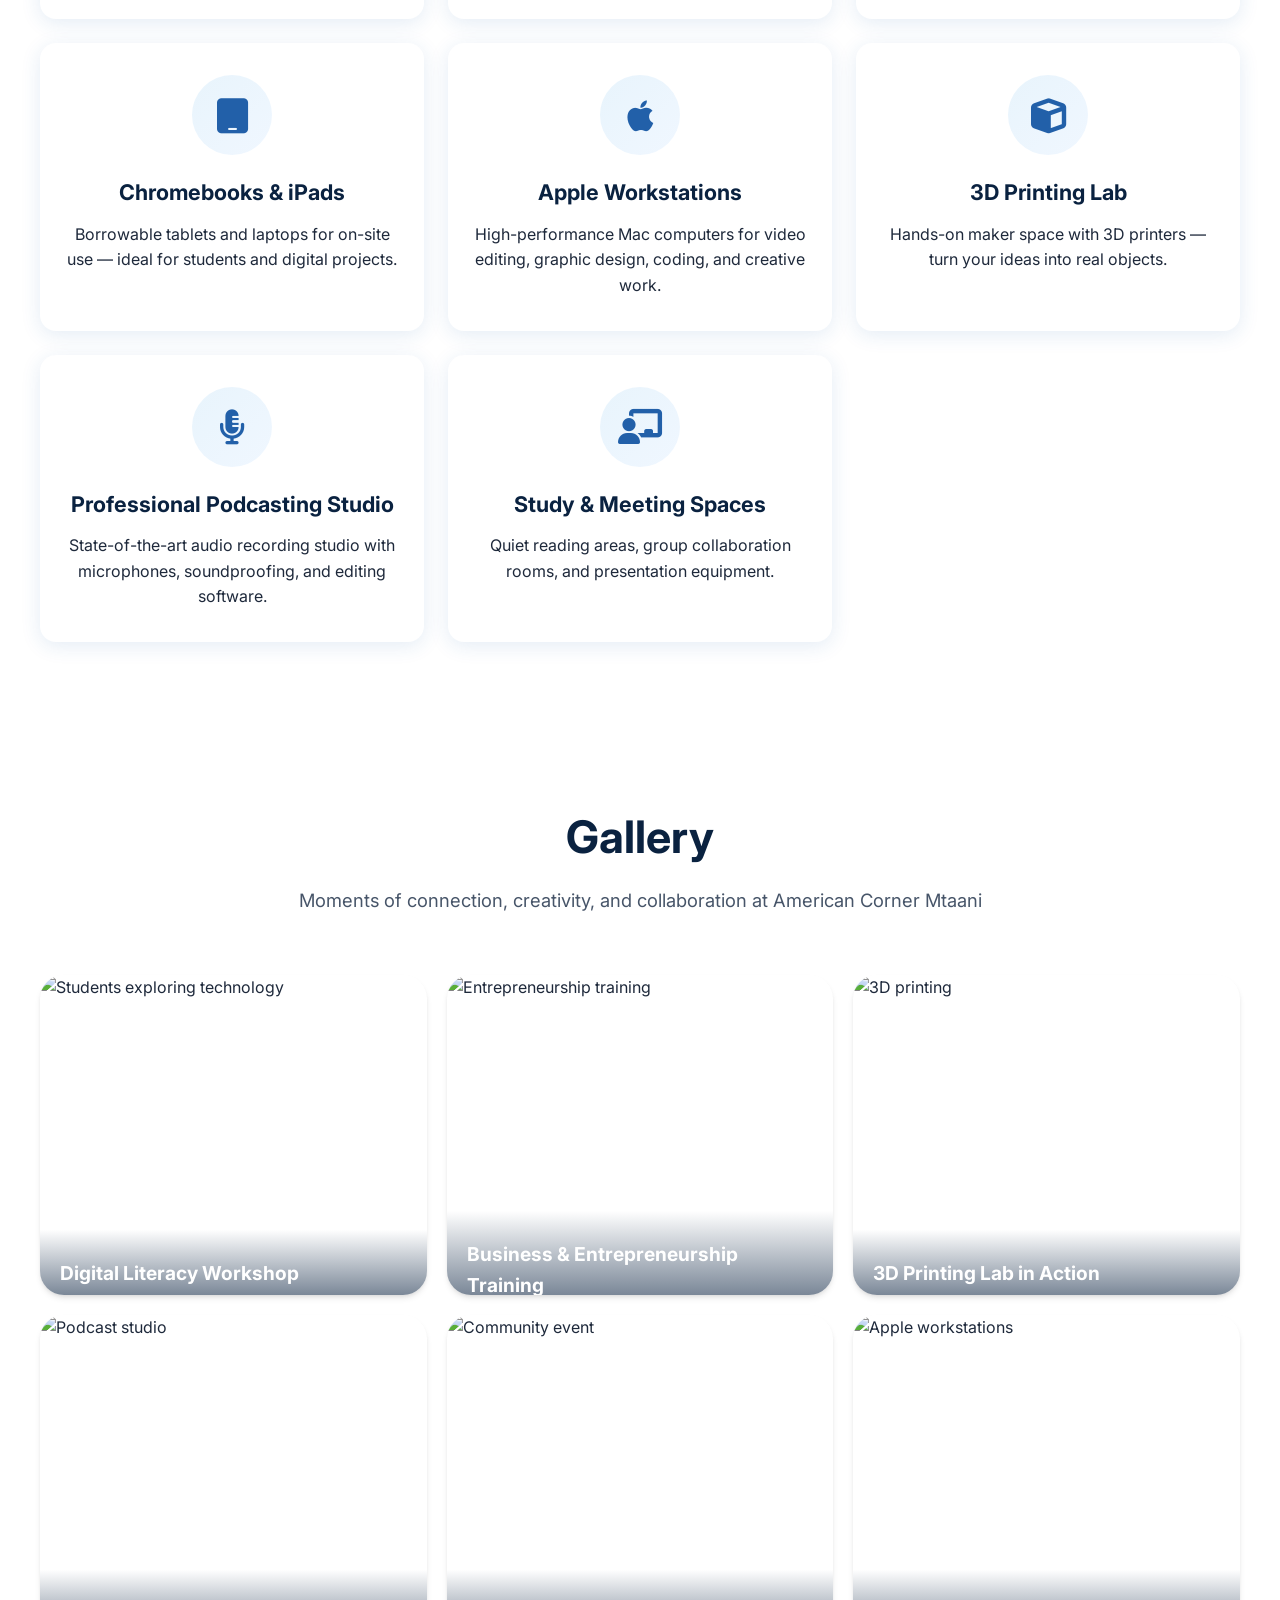
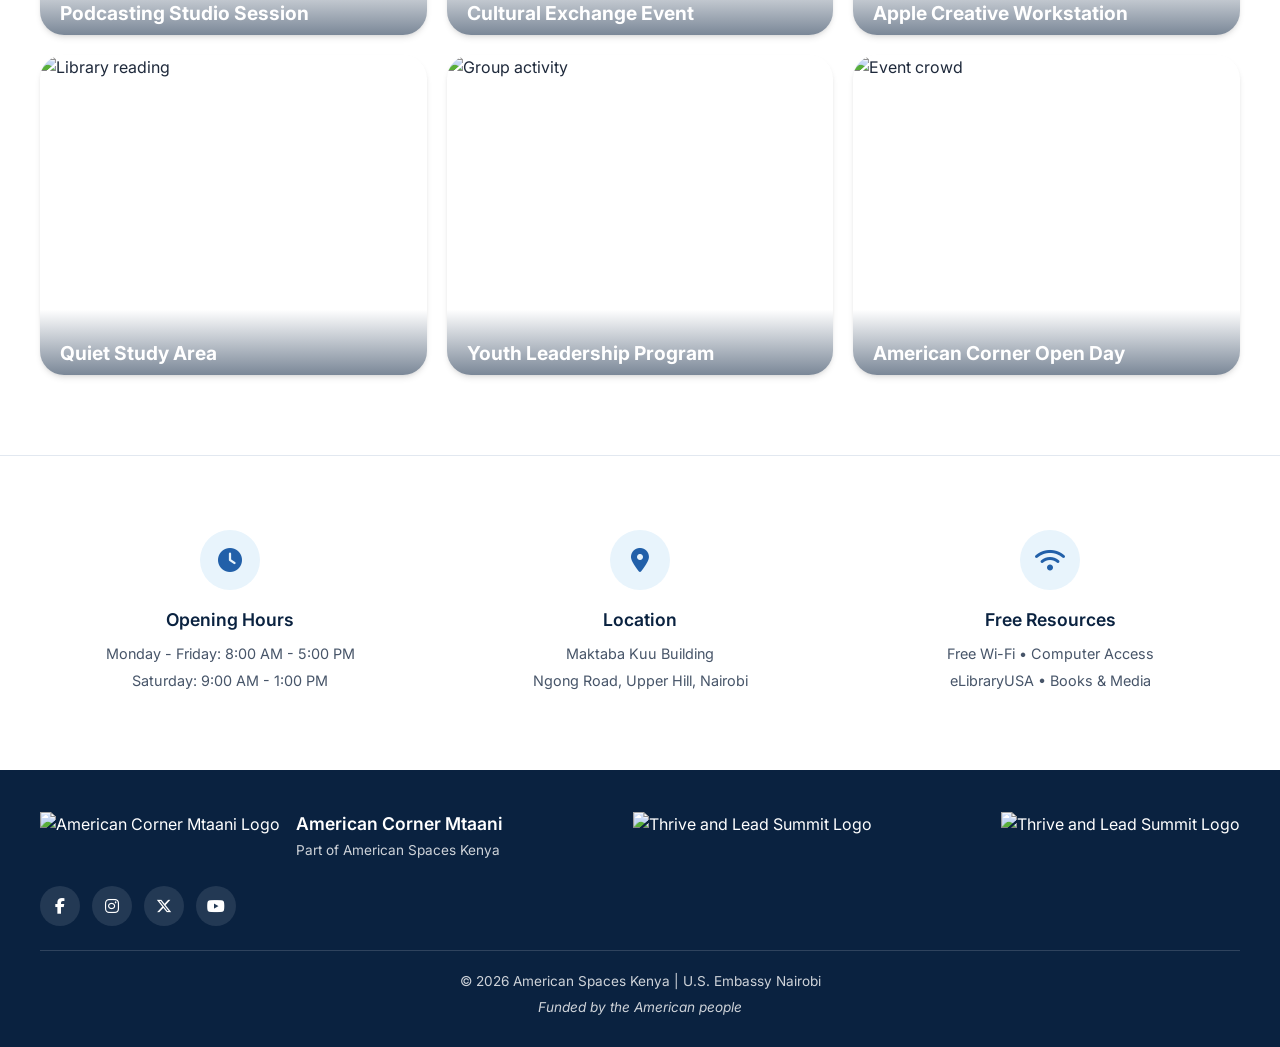
==== commit b04275a5: "Update index.html" ====
--- a/index.html
+++ b/index.html
@@ -268,10 +268,10 @@
     }
 }
 
-/* ===== Form Modal (was missing — this is what caused Sign In / Attendance to silently fail) ===== */
+/* ===== Form Modal — simple in-page form, no Google Forms / iframe needed ===== */
 .modal-form .modal {
-    width: min(720px, 94vw);
-    height: min(760px, 90vh);
+    width: min(520px, 94vw);
+    max-height: 90vh;
     display: flex;
     flex-direction: column;
     padding: 0;
@@ -281,69 +281,138 @@
     position: relative;
     flex: 1;
     min-height: 0;
-}
-
-#formIframe {
+    padding: 24px;
+    overflow-y: auto;
+}
+
+.form-group {
+    margin-bottom: 18px;
+    text-align: left;
+}
+
+.form-group label {
+    display: block;
+    font-size: 0.85rem;
+    font-weight: 700;
+    color: var(--primary-navy, #0a2240);
+    margin-bottom: 6px;
+}
+
+.form-group input,
+.form-group textarea {
     width: 100%;
-    height: 100%;
-    border: 0;
-    opacity: 0;
-    transition: opacity 0.25s ease;
-}
-
-#formIframe.loaded {
-    opacity: 1;
-}
-
-.form-loading {
-    position: absolute;
-    inset: 0;
+    padding: 12px 14px;
+    font-size: 0.95rem;
+    font-family: inherit;
+    border: 2px solid #e2e8f0;
+    border-radius: 10px;
+    color: #1e293b;
+    background: #f8fafc;
+    transition: border-color 0.2s ease, background 0.2s ease;
+}
+
+.form-group input:focus,
+.form-group textarea:focus {
+    outline: none;
+    border-color: var(--primary-blue, #2260a9);
+    background: #fff;
+}
+
+.form-group textarea {
+    resize: vertical;
+    min-height: 90px;
+}
+
+.form-submit-btn {
+    width: 100%;
+    display: flex;
+    align-items: center;
+    justify-content: center;
+    gap: 10px;
+    background: linear-gradient(135deg, var(--primary-navy, #0a2240) 0%, var(--primary-blue, #2260a9) 100%);
+    color: #fff;
+    padding: 14px 20px;
+    border-radius: 12px;
+    font-weight: 700;
+    font-size: 1rem;
+    margin-top: 6px;
+    transition: transform 0.2s ease, box-shadow 0.2s ease, opacity 0.2s ease;
+    box-shadow: 0 6px 16px rgba(34, 96, 169, 0.3);
+}
+
+.form-submit-btn:hover {
+    transform: translateY(-2px);
+    box-shadow: 0 10px 22px rgba(34, 96, 169, 0.4);
+}
+
+.form-submit-btn:disabled {
+    opacity: 0.7;
+    cursor: not-allowed;
+    transform: none;
+}
+
+.form-submit-btn i.fa-spinner {
+    animation: formSpin 0.8s linear infinite;
+}
+
+@keyframes formSpin {
+    to { transform: rotate(360deg); }
+}
+
+.form-error {
+    display: none;
+    background: #fee2e2;
+    color: #b91c1c;
+    border-radius: 10px;
+    padding: 10px 14px;
+    font-size: 0.85rem;
+    margin-bottom: 16px;
+}
+
+.form-error.active {
+    display: block;
+}
+
+.form-success {
     display: none;
     flex-direction: column;
     align-items: center;
-    justify-content: center;
-    gap: 12px;
-    background: #fff;
+    text-align: center;
+    padding: 30px 10px;
+}
+
+.form-success.active {
+    display: flex;
+}
+
+.form-success i {
+    font-size: 3.2rem;
+    color: var(--success-green, #28a745);
+    margin-bottom: 14px;
+}
+
+.form-success h3 {
     color: var(--primary-navy, #0a2240);
-}
-
-.form-loading.active {
-    display: flex;
-}
-
-.form-loading i {
-    font-size: 2rem;
-    animation: formSpin 1s linear infinite;
-}
-
-@keyframes formSpin {
-    to { transform: rotate(360deg); }
-}
-
-.form-modal-footer {
-    padding: 10px 20px;
-    text-align: center;
-    font-size: 0.85rem;
-    border-top: 1px solid #e5e7eb;
-}
-
-.form-modal-footer a {
-    color: var(--primary-blue, #2260a9);
-    font-weight: 600;
-    text-decoration: none;
-}
-
-.form-modal-footer a:hover {
-    text-decoration: underline;
+    font-size: 1.3rem;
+    margin-bottom: 8px;
+}
+
+.form-success p {
+    color: #475569;
+    margin-bottom: 20px;
+}
+
+.form-readonly-note {
+    font-size: 0.8rem;
+    color: #64748b;
+    margin-top: -10px;
+    margin-bottom: 18px;
 }
 </style>
 
 <script>
-// Quick sign-in function for QR scanner
+// Quick sign-in function for QR scanner — opens the local Sign In form (Firebase-backed)
 function quickSignInWithQR() {
-    const signInUrl = "https://docs.google.com/forms/d/e/1FAIpQLScyJrGQjMwthJAHWB2cb7CgKce8sgw6DhwbJvr_R7n_zorhcA/viewform";
-    window.open(signInUrl, '_blank');
-
     const qrElement = document.querySelector('.hero-qr-scanner');
     if (qrElement) {
         qrElement.style.transform = 'scale(0.95)';
@@ -352,7 +421,9 @@
         }, 150);
     }
 
-    console.log('QR Scanner clicked - Opening sign-in form for quick attendance');
+    if (typeof navigateToForm === 'function') {
+        navigateToForm('signIn');
+    }
 }
 </script>
 
@@ -389,7 +460,6 @@
 
             <!-- Card 3: Program Attendance -->
             <div class="dashboard-card" onclick="navigateToForm('attendance')" tabindex="0" role="button" aria-label="Program Attendance">
-                <div class="card-badge">Program Attendance</div>
                 <div class="card-icon-wrapper">
                     <i class="fa-solid fa-clipboard-check card-icon"></i>
                 </div>
@@ -765,7 +835,7 @@
         </div>
     </div>
 
-    <!-- Form Modal — THIS WAS MISSING FROM THE PAGE, WHICH BROKE EVERY navigateToForm() CALL -->
+    <!-- Form Modal — simple in-page form, saved straight to Firebase Realtime Database -->
     <div class="modal-overlay modal-form" id="formModal" onclick="closeModalOnOverlay(event)">
         <div class="modal" role="dialog" aria-modal="true" aria-labelledby="formModalTitleText">
             <div class="modal-header">
@@ -775,14 +845,50 @@
                 </button>
             </div>
             <div class="form-modal-body">
-                <div class="form-loading" id="formLoading">
-                    <i class="fa-solid fa-spinner"></i>
-                    <p>Loading form…</p>
-                </div>
-                <iframe id="formIframe" src="about:blank" title="Form" onload="handleFormIframeLoad()"></iframe>
-            </div>
-            <div class="form-modal-footer">
-                <p>Form not loading? <a id="formOpenNewTab" href="#" target="_blank" rel="noopener">Open it in a new tab</a> instead.</p>
+
+                <!-- Data entry form -->
+                <form id="dataForm" onsubmit="return handleFormSubmit(event)">
+                    <div class="form-error" id="formError"></div>
+
+                    <div class="form-group">
+                        <label for="fieldName">Full Name</label>
+                        <input type="text" id="fieldName" name="name" required placeholder="e.g. Jane Wanjiku" autocomplete="name">
+                    </div>
+
+                    <div class="form-group">
+                        <label for="fieldEmail">Email Address</label>
+                        <input type="email" id="fieldEmail" name="email" required placeholder="you@example.com" autocomplete="email">
+                    </div>
+
+                    <div class="form-group">
+                        <label for="fieldPhone">Phone Number</label>
+                        <input type="tel" id="fieldPhone" name="phone" required placeholder="e.g. 07XX XXX XXX" autocomplete="tel">
+                    </div>
+
+                    <div class="form-group" id="extraFieldGroup" style="display:none;">
+                        <label for="fieldExtra" id="extraFieldLabel">Details</label>
+                        <textarea id="fieldExtra" name="extra" placeholder=""></textarea>
+                    </div>
+
+                    <div class="form-group">
+                        <label for="fieldPurpose" id="purposeLabel">Purpose of Visit</label>
+                        <input type="text" id="fieldPurpose" name="purpose" required placeholder="e.g. Study, research, use computers...">
+                    </div>
+
+                    <button type="submit" class="form-submit-btn" id="formSubmitBtn">
+                        <span class="btn-text">Submit</span>
+                        <i class="fa-solid fa-arrow-right"></i>
+                    </button>
+                </form>
+
+                <!-- Success state -->
+                <div class="form-success" id="formSuccess">
+                    <i class="fa-solid fa-circle-check"></i>
+                    <h3>Thank you!</h3>
+                    <p id="formSuccessMessage">Your submission has been recorded.</p>
+                    <button type="button" class="form-submit-btn" onclick="closeFormModal()">Done</button>
+                </div>
+
             </div>
         </div>
     </div>
@@ -842,20 +948,50 @@
         </div>
     </footer>
 
+    <!-- Firebase — data goes straight into Realtime Database, nodes auto-create on first write -->
+    <script type="module">
+        import { initializeApp } from "https://www.gstatic.com/firebasejs/12.16.0/firebase-app.js";
+        import { getAnalytics } from "https://www.gstatic.com/firebasejs/12.16.0/firebase-analytics.js";
+        import {
+            getDatabase,
+            ref,
+            push,
+            set,
+            serverTimestamp
+        } from "https://www.gstatic.com/firebasejs/12.16.0/firebase-database.js";
+
+        // Your web app's Firebase configuration
+        const firebaseConfig = {
+            apiKey: "AIzaSyDfYS7XixiZ33C5ngkW0olYWYbRu4SIDXs",
+            authDomain: "american-corner-mtaani.firebaseapp.com",
+            // NOTE: this is your Realtime Database URL — confirm it matches the one shown
+            // at the top of your Firebase console Database view.
+            databaseURL: "https://american-corner-mtaani-default-rtdb.firebaseio.com",
+            projectId: "american-corner-mtaani",
+            storageBucket: "american-corner-mtaani.firebasestorage.app",
+            messagingSenderId: "491705817529",
+            appId: "1:491705817529:web:ad5ce415c8591955d17e68",
+            measurementId: "G-4SRNF93BJH"
+        };
+
+        const app = initializeApp(firebaseConfig);
+        const analytics = getAnalytics(app);
+        const db = getDatabase(app);
+
+        // Exposed for main.js (a classic script) to call.
+        // node: e.g. "signIns", "attendance", "feedback", "requests", "volunteers", "eventRSVPs"
+        // Pushing a new child key auto-creates the node the first time data is written — no manual setup needed.
+        window.submitToFirebase = function (node, data) {
+            const newEntryRef = push(ref(db, node));
+            return set(newEntryRef, {
+                ...data,
+                createdAt: serverTimestamp(),
+                submittedAtLocal: new Date().toISOString()
+            });
+        };
+    </script>
+
     <!-- JavaScript -->
     <script src="js/main.js"></script>
-    <script>
-        // Keep the "open in a new tab" fallback link in sync with whatever form is currently open
-        (function() {
-            const iframe = document.getElementById('formIframe');
-            const newTabLink = document.getElementById('formOpenNewTab');
-            if (!iframe || !newTabLink) return;
-            const originalOpenFormModal = window.openFormModal;
-            window.openFormModal = function(url, label) {
-                if (newTabLink) newTabLink.href = url || '#';
-                return originalOpenFormModal(url, label);
-            };
-        })();
-    </script>
 </body>
 </html>
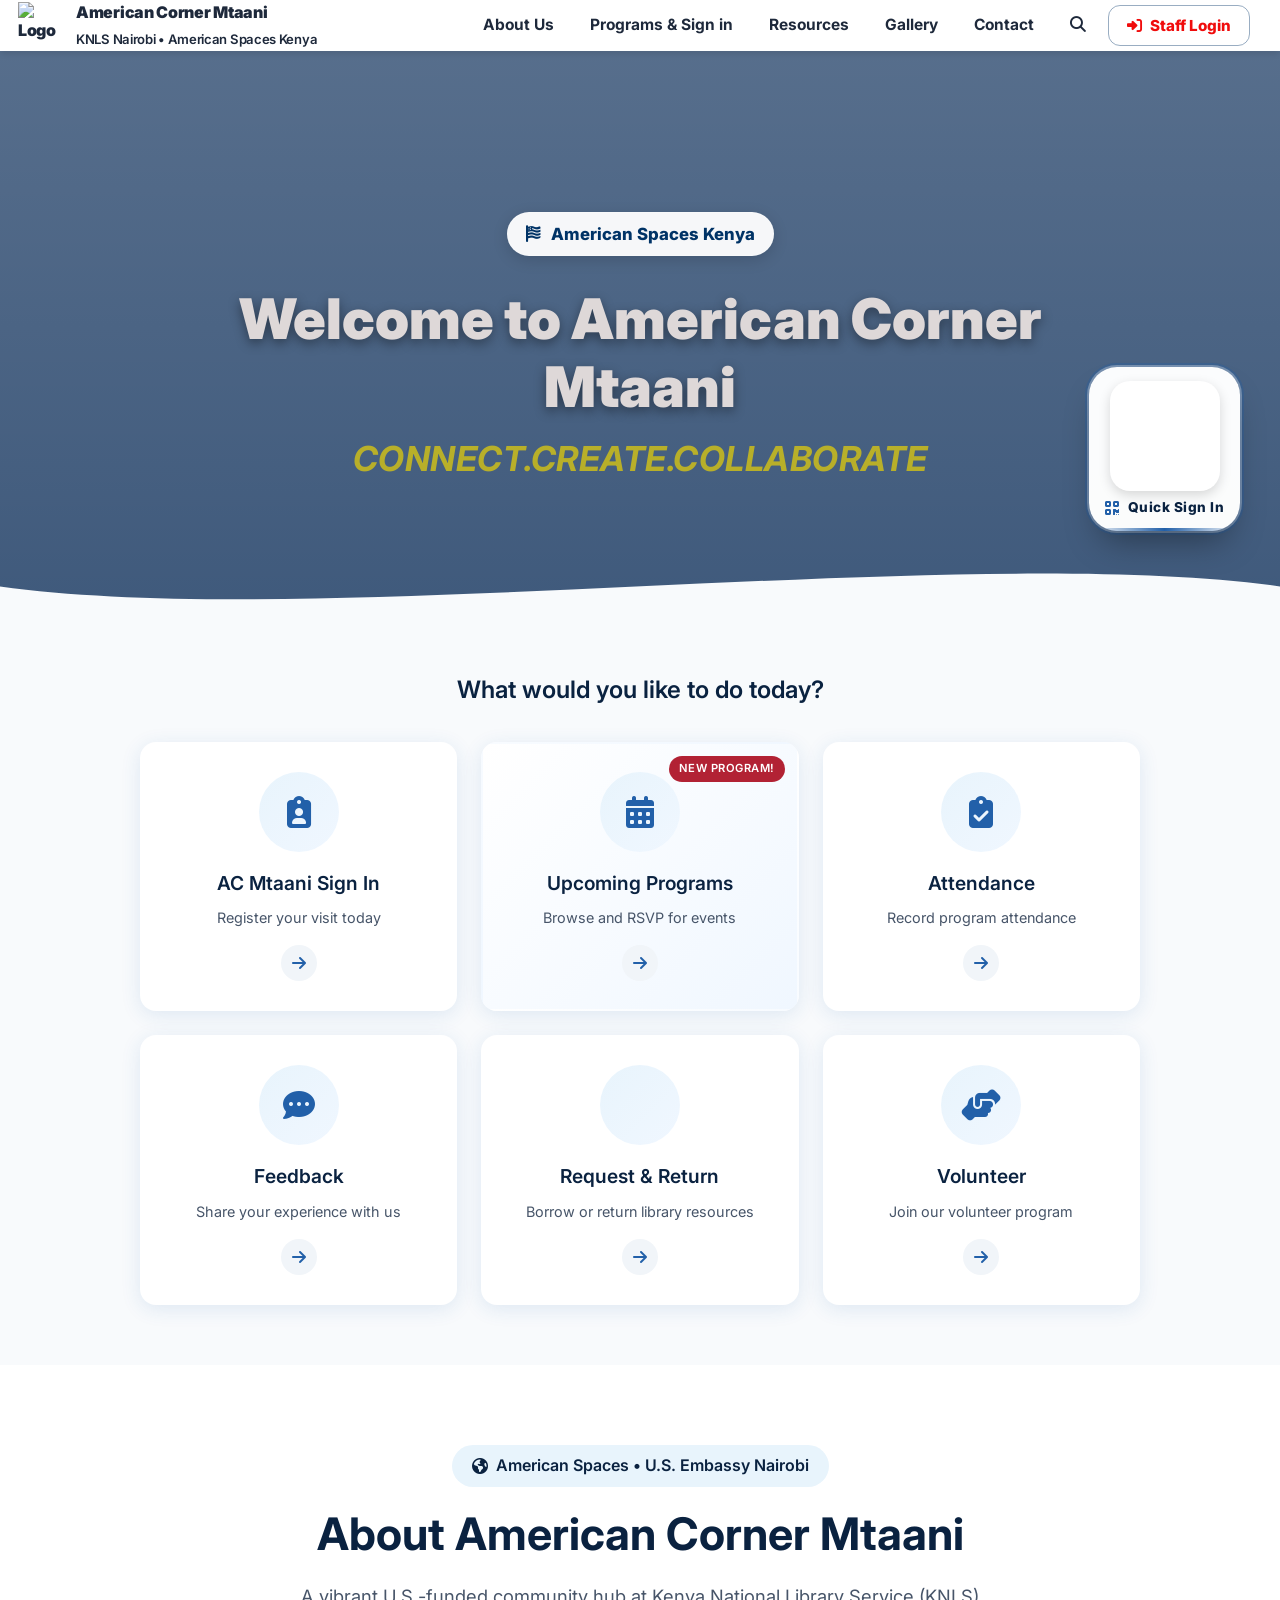
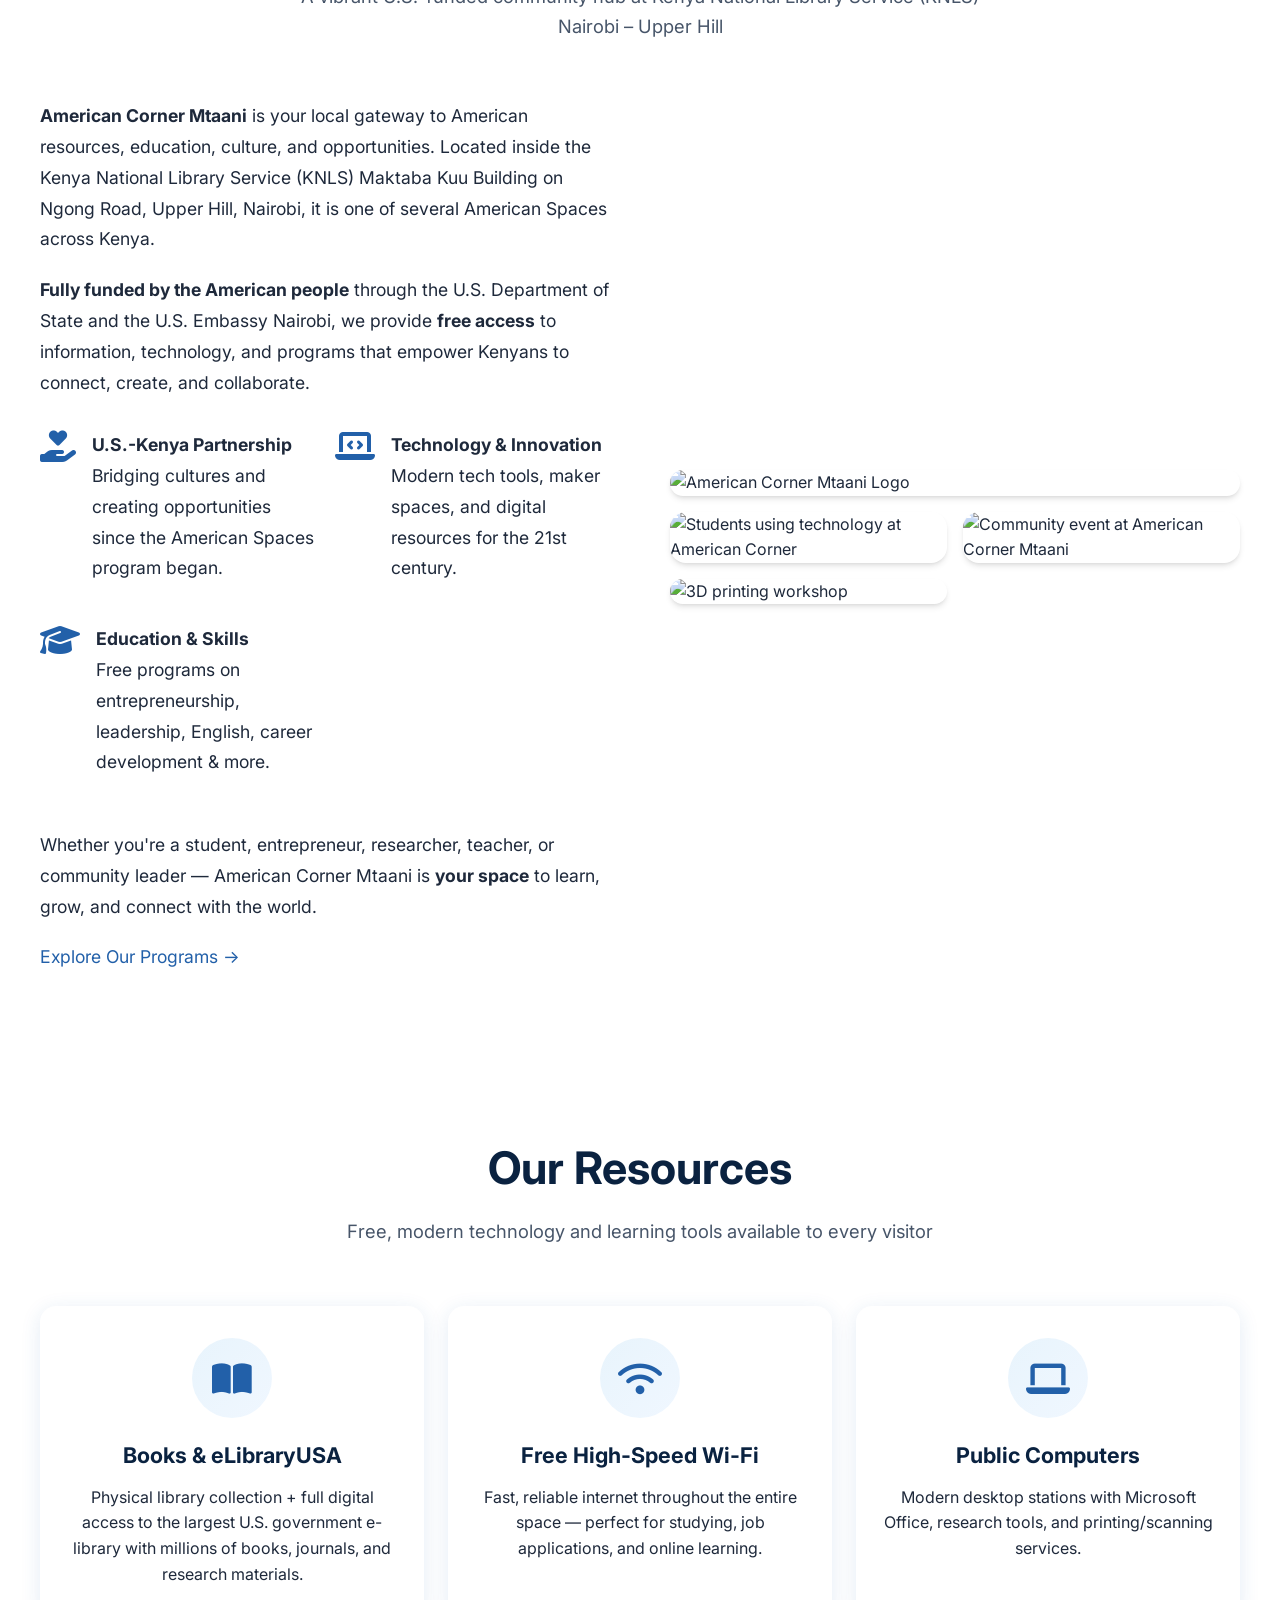
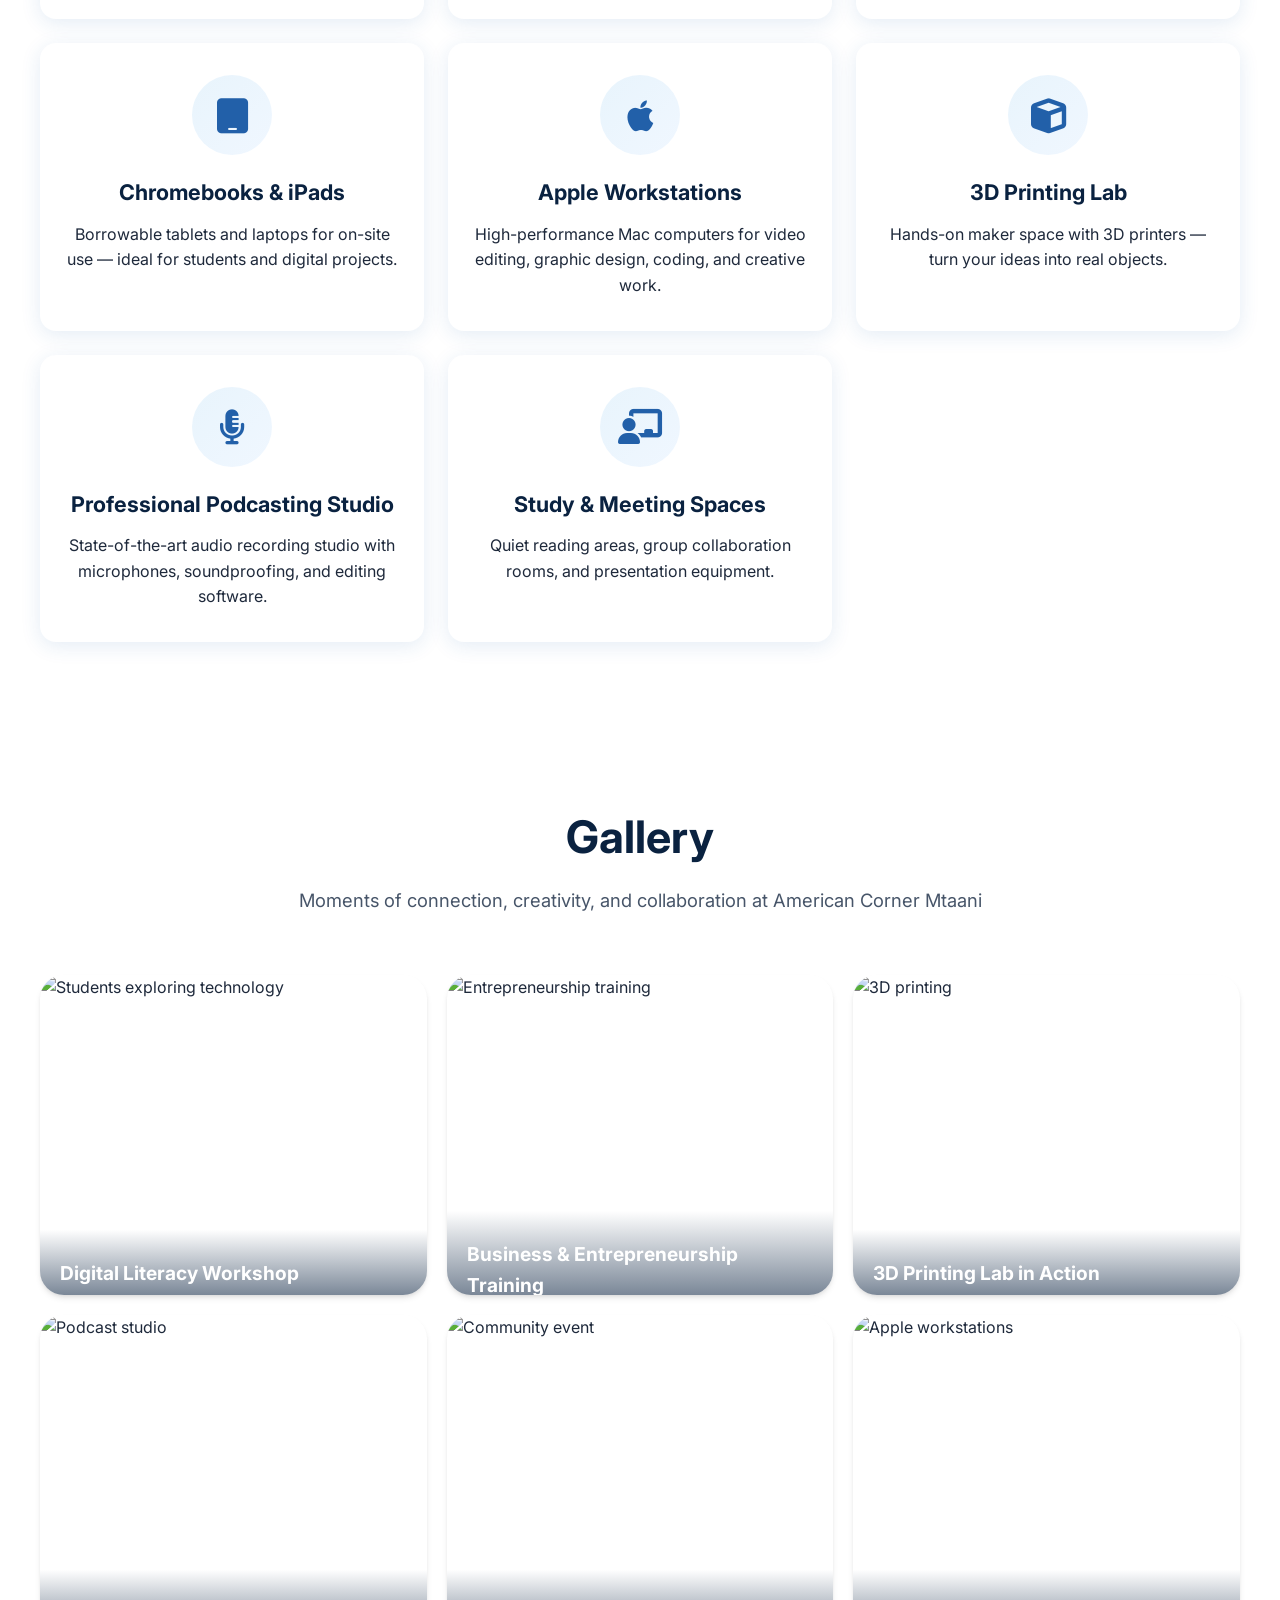
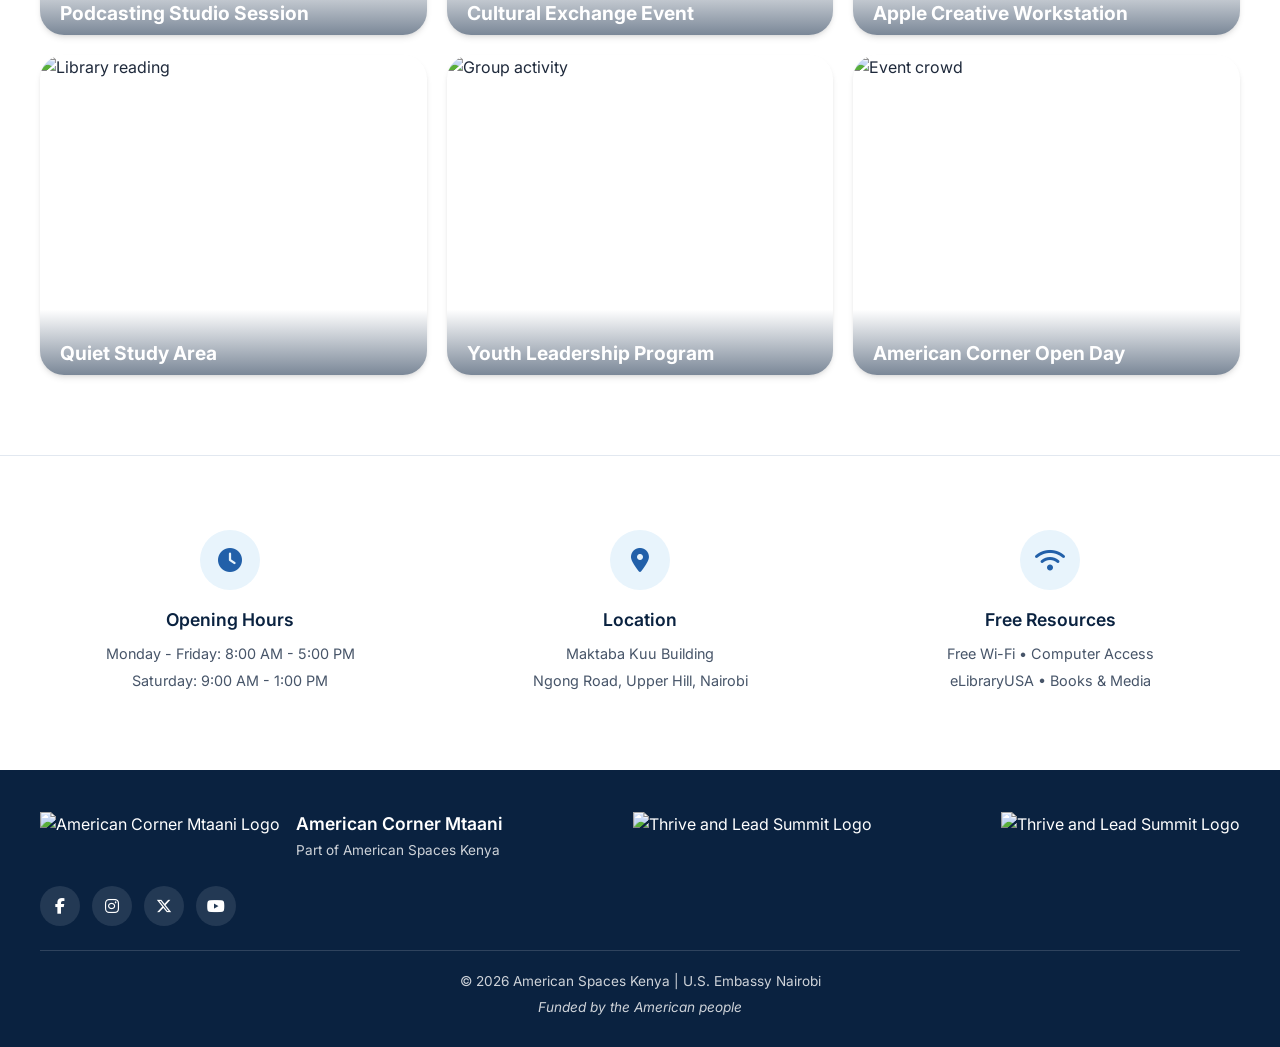
==== commit 2cefa285: "Update index.html" ====
--- a/index.html
+++ b/index.html
@@ -75,14 +75,13 @@
 <h3 class="hero-tagline">CONNECT.CREATE.COLLABORATE</h3>
     </div>
 
-    <!-- ========== QR CODE SCANNER IMAGE - Fixed Position Overlay ========== -->
+    <!-- ========== QR CODE SCANNER - Fixed Position Overlay ==========
+         The QR image itself is generated on the fly (see js/main.js) so it always
+         points at THIS site's Sign In form — no bitly / Google Forms involved. -->
     <div class="hero-qr-scanner" onclick="quickSignInWithQR()" title="Tap to scan QR code & sign in instantly">
         <div class="qr-scanner-inner">
             <div class="qr-pulse-ring"></div>
-<img
-  src="https://res.cloudinary.com/dzghdog3m/image/upload/f_auto,q_auto/me_hxcpxz.jpg"
-  alt="QR Code Scanner - Quick Sign In"
-  class="qr-scanner-image">
+            <div id="qrScannerImage" class="qr-scanner-image" aria-label="QR Code — scan to sign in"></div>
 
               <div class="qr-scanner-label">
                 <i class="fas fa-qrcode"></i>
@@ -135,13 +134,31 @@
 .qr-scanner-image {
     width: 110px;
     height: 110px;
-    object-fit: contain;
-    display: block;
+    display: flex;
+    align-items: center;
+    justify-content: center;
     margin: 0 auto 6px;
     border-radius: 20px;
     background: white;
     padding: 8px;
     box-shadow: 0 4px 12px rgba(0, 0, 0, 0.15);
+    overflow: hidden;
+}
+
+.qr-scanner-image canvas,
+.qr-scanner-image img {
+    width: 100% !important;
+    height: 100% !important;
+    display: block;
+}
+
+.qr-scanner-image .qr-loading-dot {
+    width: 24px;
+    height: 24px;
+    border-radius: 50%;
+    border: 3px solid var(--light-blue, #e8f4fc);
+    border-top-color: var(--primary-blue, #2260a9);
+    animation: formSpin 0.8s linear infinite;
 }
 
 .qr-scanner-label {
@@ -948,6 +965,9 @@
         </div>
     </footer>
 
+    <!-- QR code generator — renders the Sign In QR code locally, no bitly/third-party link shortener -->
+    <script src="https://cdnjs.cloudflare.com/ajax/libs/qrcodejs/1.0.0/qrcode.min.js"></script>
+
     <!-- Firebase — data goes straight into Realtime Database, nodes auto-create on first write -->
     <script type="module">
         import { initializeApp } from "https://www.gstatic.com/firebasejs/12.16.0/firebase-app.js";
--- a/css/styles.css
+++ b/css/styles.css
@@ -1,4 +1,13 @@
 /* =====================================================
+   American Corner Mtaani - Dashboard Styles
+   Kenya National Library Service, Nairobi
+   ===================================================== */
+
+/* =====================================================
+   CSS Variables / Design Tokens
+   ===================================================== */
+:root {
+    /* Primary Colors *//* =====================================================
    American Corner Mtaani - Dashboard Styles
    Kenya National Library Service, Nairobi
    ===================================================== */
@@ -1704,3 +1713,1699 @@
         letter-spacing: -0.2px;
     }
 }
+    --primary-navy: #0a2240;
+    --primary-blue: #2260a9;
+    --primary-blue-light: #3a7bc8;
+    --light-blue: #e8f4fc;
+    --lighter-blue: #f0f7ff;
+    
+    /* Accent Colors */
+    --red-accent: #b22234;
+    --red-light: #d64d5c;
+    --gold-accent: #b22234;
+    --success-green: #28a745;
+    
+    /* Neutrals */
+    --white: #ffffff;
+    --off-white: #f8fafc;
+    --gray-100: #f1f5f9;
+    --gray-200: #e2e8f0;
+    --gray-300: #cbd5e1;
+    --gray-400: #94a3b8;
+    --gray-500: #64748b;
+    --gray-600: #475569;
+    --gray-700: #334155;
+    --gray-800: #1e293b;
+    --gray-900: #0f172a;
+    
+    /* Text Colors */
+    --text-primary: #1e293b;
+    --text-secondary: #475569;
+    --text-light: #64748b;
+    --text-white: #ffffff;
+    
+    /* Shadows */
+    --shadow-sm: 0 1px 2px rgba(0, 0, 0, 0.05);
+    --shadow-md: 0 4px 6px -1px rgba(0, 0, 0, 0.1), 0 2px 4px -2px rgba(0, 0, 0, 0.1);
+    --shadow-lg: 0 10px 15px -3px rgba(0, 0, 0, 0.1), 0 4px 6px -4px rgba(0, 0, 0, 0.1);
+    --shadow-xl: 0 20px 25px -5px rgba(0, 0, 0, 0.1), 0 8px 10px -6px rgba(0, 0, 0, 0.1);
+    --shadow-card: 0 4px 20px rgba(34, 96, 169, 0.12);
+    --shadow-card-hover: 0 12px 40px rgba(34, 96, 169, 0.2);
+    
+    /* Border Radius */
+    --radius-sm: 8px;
+    --radius-md: 12px;
+    --radius-lg: 16px;
+    --radius-xl: 24px;
+    --radius-full: 9999px;
+    
+    /* Transitions */
+    --transition-fast: 150ms ease;
+    --transition-normal: 250ms ease;
+    --transition-slow: 350ms ease;
+    
+    /* Typography */
+    --font-family: 'Inter', -apple-system, BlinkMacSystemFont, 'Segoe UI', Roboto, Oxygen, Ubuntu, sans-serif;
+    
+    /* Spacing */
+    --container-max: 1200px;
+    --container-padding: 20px;
+}
+
+/* =====================================================
+   Reset & Base Styles
+   ===================================================== */
+*, *::before, *::after {
+    box-sizing: border-box;
+    margin: 0;
+    padding: 0;
+}
+
+html {
+    font-size: 16px;
+    scroll-behavior: smooth;
+    -webkit-tap-highlight-color: transparent;
+}
+
+body {
+    font-family: var(--font-family);
+    font-size: 1rem;
+    line-height: 1.6;
+    color: var(--text-primary);
+    background-color: var(--off-white);
+    min-height: 100vh;
+    overflow-x: hidden;
+}
+
+img {
+    max-width: 100%;
+    height: auto;
+    display: block;
+}
+
+a {
+    color: var(--primary-blue);
+    text-decoration: none;
+    transition: color var(--transition-fast);
+}
+
+a:hover {
+    color: var(--primary-blue-light);
+}
+
+button {
+    font-family: inherit;
+    cursor: pointer;
+    border: none;
+    background: none;
+}
+
+/* Focus styles for accessibility */
+:focus-visible {
+    outline: 3px solid var(--primary-blue);
+    outline-offset: 2px;
+}
+
+/* =====================================================
+   Header
+   ===================================================== */
+.header {
+    background: var(--white);
+    box-shadow: var(--shadow-md);
+    position: sticky;
+    top: 0;
+    z-index: 100;
+    padding: 12px var(--container-padding);
+}
+
+.header-container {
+    max-width: var(--container-max);
+    margin: 0 auto;
+    display: flex;
+    align-items: center;
+    justify-content: space-between;
+    gap: 16px;
+}
+
+.header-logo {
+    flex-shrink: 0;
+}
+
+.logo-img {
+    height: 60px;
+    width: auto;
+    object-fit: contain;
+}
+
+.header-title {
+    text-align: center;
+    flex-grow: 1;
+}
+
+.header-title h1 {
+    font-size: 1.5rem;
+    font-weight: 700;
+    color: var(--primary-navy);
+    line-height: 1.2;
+}
+
+.header-title p {
+    font-size: 0.85rem;
+    color: var(--text-secondary);
+    margin-top: 2px;
+}
+
+/* =====================================================
+   Hero Section
+   ===================================================== */
+.hero {
+    position: relative;
+    min-height: 580px;           /* Adjust height as needed */
+    display: flex;
+    align-items: center;
+    overflow: hidden;
+    color: rgb(222, 216, 216);
+    text-align: center;
+    padding: 80px 20px 60px;
+    background: var(--navy);     /* Fallback color */
+}
+
+.hero-bg {
+    position: absolute;
+    top: 0;
+    left: 0;
+    width: 100%;
+    height: 100%;
+    z-index: 1;
+    opacity: 0.75;  /* Semi-transparent — adjust between 0.6 and 0.85 */
+}
+
+.hero-bg video {
+    width: 100%;
+    height: 100%;
+    object-fit: cover;  /* Ensures video covers entire area like background-size: cover */
+    object-position: center;
+}
+
+.hero::before {
+    content: '';
+    position: absolute;
+    top: 0;
+    left: 0;
+    right: 0;
+    bottom: 0;
+    background: url('https://images.unsplash.com/photo-1523050854058-8df90110c9f1?w=1200&q=80') center/cover;
+    opacity: 0.15;
+}
+
+.hero-overlay {
+    position: absolute;
+    top: 0;
+    left: 0;
+    width: 100%;
+    height: 100%;
+    background: linear-gradient(
+        rgba(0, 35, 80, 0.65),    /* Dark navy tint */
+        rgba(0, 35, 80, 0.75)
+    );
+    z-index: 2;
+}
+
+.hero-content {
+    position: relative;
+    z-index: 3;
+    max-width: 820px;
+    margin: 0 auto;
+}
+
+.hero-badge {
+    display: inline-flex;
+    align-items: center;
+    gap: 8px;
+    background: rgba(255, 255, 255, 0.15);
+    backdrop-filter: blur(10px);
+    padding: 8px 20px;
+    border-radius: var(--radius-full);
+    font-size: 0.9rem;
+    font-weight: 500;
+    margin-bottom: 20px;
+    border: 1px solid rgba(255, 255, 255, 0.2);
+}
+
+.hero-badge {
+    display: inline-flex;
+    align-items: center;
+    gap: 10px;
+    background: rgba(255,255,255,0.95);
+    color: #003366;
+    padding: 8px 18px;
+    border-radius: 999px;
+    font-weight: 800;
+    font-size: 1.05rem;
+    margin-bottom: 20px;
+    box-shadow: 0 4px 15px rgba(0,0,0,0.15);
+}
+.hero-title {
+    font-size: clamp(1.8rem, 5vw, 3.5rem);
+    line-height: 1.2;
+    font-weight: 900;
+    margin: 10px 0;
+    text-shadow: 0 4px 12px rgba(0,0,0,0.4);
+}
+
+.hero-tagline {
+    font-size: 2.15rem;
+    font-weight: 700;
+    letter-spacing: 0.5px;
+        color: #cdbe1b;
+
+    margin: 5px 0;
+    white-space: nowrap;
+}
+
+
+.hero-subtitle {
+    font-size: 2.15rem;
+    opacity: 0.95;
+    margin-bottom: 16px;
+    font-weight: 400;
+}
+
+.hero-tagline {
+    font-size: 2.15rem;
+    opacity: 0.85;
+    font-style: italic;
+}
+
+.hero-wave {
+    position: absolute;
+    bottom: 0;
+    left: 0;
+    width: 100%;
+    z-index: 4;
+    line-height: 0;
+}
+
+.hero-wave svg {
+    display: block;
+    width: 100%;
+    height: auto;
+}
+
+/* =====================================================
+   Dashboard Section
+   ===================================================== */
+.dashboard {
+    padding: 40px var(--container-padding) 60px;
+    background: var(--off-white);
+}
+
+.dashboard-container {
+    max-width: var(--container-max);
+    margin: 0 auto;
+}
+
+.dashboard-heading {
+    text-align: center;
+    font-size: 1.5rem;
+    font-weight: 600;
+    color: var(--primary-navy);
+    margin-bottom: 32px;
+}
+
+/* =====================================================
+   Cards Grid
+   ===================================================== */
+.cards-grid {
+    display: grid;
+    grid-template-columns: repeat(auto-fit, minmax(280px, 1fr));
+    gap: 24px;
+    max-width: 1000px;
+    margin: 0 auto;
+}
+
+/* Two-card layout - centered and larger */
+.cards-grid-two {
+    grid-template-columns: repeat(2, 1fr);
+    max-width: 700px;
+    gap: 32px;
+}
+
+.cards-grid-two .dashboard-card {
+    min-height: 240px;
+    padding: 36px 28px;
+}
+
+.cards-grid-two .card-icon-wrapper {
+    width: 100px;
+    height: 100px;
+}
+
+.cards-grid-two .card-icon {
+    font-size: 2.5rem;
+}
+
+.cards-grid-two .card-title {
+    font-size: 1.4rem;
+}
+
+.cards-grid-two .card-description {
+    font-size: 1rem;
+}
+
+/* =====================================================
+   Dashboard Cards
+   ===================================================== */
+.dashboard-card {
+    position: relative;
+    background: var(--white);
+    border-radius: var(--radius-lg);
+    padding: 28px 24px;
+    box-shadow: var(--shadow-card);
+    cursor: pointer;
+    transition: all var(--transition-normal);
+    display: flex;
+    flex-direction: column;
+    align-items: center;
+    text-align: center;
+    min-height: 200px;
+    border: 2px solid transparent;
+    overflow: hidden;
+}
+
+.dashboard-card::before {
+    content: '';
+    position: absolute;
+    top: 0;
+    left: 0;
+    right: 0;
+    height: 4px;
+    background: linear-gradient(90deg, var(--primary-blue) 0%, var(--primary-blue-light) 100%);
+    opacity: 0;
+    transition: opacity var(--transition-normal);
+}
+
+.dashboard-card:hover,
+.dashboard-card:focus {
+    transform: translateY(-6px);
+    box-shadow: var(--shadow-card-hover);
+    border-color: var(--primary-blue);
+}
+
+.dashboard-card:hover::before,
+.dashboard-card:focus::before {
+    opacity: 1;
+}
+
+.dashboard-card:active {
+    transform: translateY(-2px);
+}
+
+/* Card Badge */
+.card-badge {
+    position: absolute;
+    top: 12px;
+    right: 12px;
+    background: var(--red-accent);
+    color: var(--white);
+    font-size: 0.7rem;
+    font-weight: 600;
+    padding: 4px 10px;
+    border-radius: var(--radius-full);
+    text-transform: uppercase;
+    letter-spacing: 0.5px;
+    animation: pulse 2s infinite;
+}
+
+@keyframes pulse {
+    0%, 100% { opacity: 1; }
+    50% { opacity: 0.7; }
+}
+
+/* Card Icon */
+.card-icon-wrapper {
+    width: 80px;
+    height: 80px;
+    border-radius: 50%;
+    background: linear-gradient(135deg, var(--light-blue) 0%, var(--lighter-blue) 100%);
+    display: flex;
+    align-items: center;
+    justify-content: center;
+    margin-bottom: 16px;
+    transition: all var(--transition-normal);
+}
+
+.dashboard-card:hover .card-icon-wrapper {
+    background: linear-gradient(135deg, var(--primary-blue) 0%, var(--primary-blue-light) 100%);
+    transform: scale(1.1);
+}
+
+.card-icon {
+    font-size: 2rem;
+    color: var(--primary-blue);
+    transition: color var(--transition-normal);
+}
+
+.dashboard-card:hover .card-icon {
+    color: var(--white);
+}
+
+/* Card Content */
+.card-title {
+    font-size: 1.2rem;
+    font-weight: 600;
+    color: var(--primary-navy);
+    margin-bottom: 8px;
+}
+
+.card-description {
+    font-size: 0.9rem;
+    color: var(--text-secondary);
+    flex-grow: 1;
+}
+
+.card-arrow {
+    margin-top: 16px;
+    width: 36px;
+    height: 36px;
+    border-radius: 50%;
+    background: var(--gray-100);
+    display: flex;
+    align-items: center;
+    justify-content: center;
+    color: var(--primary-blue);
+    transition: all var(--transition-normal);
+}
+
+.dashboard-card:hover .card-arrow {
+    background: var(--primary-blue);
+    color: var(--white);
+    transform: translateX(4px);
+}
+
+/* Special Events Card Styling */
+.card-events {
+    background: linear-gradient(135deg, var(--white) 0%, var(--lighter-blue) 100%);
+}
+
+/* =====================================================
+   Info Section
+   ===================================================== */
+.info-section {
+    background: var(--white);
+    padding: 50px var(--container-padding);
+    border-top: 1px solid var(--gray-200);
+}
+
+.info-container {
+    max-width: var(--container-max);
+    margin: 0 auto;
+    display: grid;
+    grid-template-columns: repeat(auto-fit, minmax(250px, 1fr));
+    gap: 30px;
+}
+
+.info-card {
+    text-align: center;
+    padding: 24px;
+}
+
+.info-icon {
+    width: 60px;
+    height: 60px;
+    border-radius: 50%;
+    background: var(--light-blue);
+    display: flex;
+    align-items: center;
+    justify-content: center;
+    margin: 0 auto 16px;
+}
+
+.info-icon i {
+    font-size: 1.5rem;
+    color: var(--primary-blue);
+}
+
+.info-card h3 {
+    font-size: 1.1rem;
+    font-weight: 600;
+    color: var(--primary-navy);
+    margin-bottom: 8px;
+}
+
+.info-card p {
+    font-size: 0.9rem;
+    color: var(--text-secondary);
+    margin-bottom: 4px;
+}
+
+/* =====================================================
+   Modal Styles
+   ===================================================== */
+.modal-overlay {
+    position: fixed;
+    top: 0;
+    left: 0;
+    right: 0;
+    bottom: 0;
+    background: rgba(10, 34, 64, 0.7);
+    backdrop-filter: blur(4px);
+    display: flex;
+    align-items: center;
+    justify-content: center;
+    padding: 20px;
+    z-index: 1000;
+    opacity: 0;
+    visibility: hidden;
+    transition: all var(--transition-normal);
+}
+
+.modal-overlay.active {
+    opacity: 1;
+    visibility: visible;
+}
+
+.modal {
+    background: var(--white);
+    border-radius: var(--radius-xl);
+    width: 100%;
+    max-width: 600px;
+    max-height: 85vh;
+    display: flex;
+    flex-direction: column;
+    box-shadow: var(--shadow-xl);
+    transform: translateY(20px) scale(0.95);
+    transition: transform var(--transition-normal);
+}
+
+.modal-overlay.active .modal {
+    transform: translateY(0) scale(1);
+}
+
+.modal-header {
+    display: flex;
+    align-items: center;
+    justify-content: space-between;
+    padding: 20px 24px;
+    border-bottom: 1px solid var(--gray-200);
+    background: linear-gradient(135deg, var(--primary-navy) 0%, var(--primary-blue) 100%);
+    border-radius: var(--radius-xl) var(--radius-xl) 0 0;
+}
+
+.modal-header h2 {
+    font-size: 1.25rem;
+    font-weight: 600;
+    color: var(--white);
+    display: flex;
+    align-items: center;
+    gap: 10px;
+}
+
+.modal-close {
+    width: 36px;
+    height: 36px;
+    border-radius: 50%;
+    background: rgba(255, 255, 255, 0.2);
+    color: var(--white);
+    display: flex;
+    align-items: center;
+    justify-content: center;
+    font-size: 1.2rem;
+    transition: all var(--transition-fast);
+}
+
+.modal-close:hover {
+    background: rgba(255, 255, 255, 0.3);
+    transform: rotate(90deg);
+}
+
+.modal-body {
+    padding: 24px;
+    overflow-y: auto;
+    flex-grow: 1;
+}
+
+.modal-footer {
+    padding: 16px 24px;
+    border-top: 1px solid var(--gray-200);
+    text-align: center;
+    background: var(--gray-100);
+    border-radius: 0 0 var(--radius-xl) var(--radius-xl);
+}
+
+.modal-footer p {
+    font-size: 0.85rem;
+    color: var(--text-light);
+}
+
+/* =====================================================
+   Event Cards in Modal
+   ===================================================== */
+.event-card {
+    background: var(--gray-100);
+    border-radius: var(--radius-md);
+    padding: 20px;
+    margin-bottom: 16px;
+    border-left: 4px solid var(--primary-blue);
+    transition: all var(--transition-fast);
+}
+
+.event-card:last-child {
+    margin-bottom: 0;
+}
+
+.event-card:hover {
+    background: var(--lighter-blue);
+    transform: translateX(4px);
+}
+
+.event-poster {
+    width: 100%;
+    border-radius: var(--radius-sm);
+    overflow: hidden;
+    margin-bottom: 14px;
+}
+
+.event-poster img {
+    width: 100%;
+    height: auto;
+    display: block;
+    object-fit: cover;
+}
+
+.event-header {
+    display: flex;
+    align-items: flex-start;
+    gap: 16px;
+    margin-bottom: 12px;
+}
+
+.event-date-box {
+    background: var(--primary-blue);
+    color: var(--white);
+    border-radius: var(--radius-sm);
+    padding: 10px 14px;
+    text-align: center;
+    min-width: 70px;
+}
+
+.event-date-box .month {
+    font-size: 0.7rem;
+    text-transform: uppercase;
+    letter-spacing: 1px;
+    opacity: 0.9;
+}
+
+.event-date-box .day {
+    font-size: 1.5rem;
+    font-weight: 700;
+    line-height: 1.2;
+}
+
+.event-info {
+    flex-grow: 1;
+}
+
+.event-info h4 {
+    font-size: 1.05rem;
+    font-weight: 600;
+    color: var(--primary-navy);
+    margin-bottom: 4px;
+}
+
+.event-time {
+    font-size: 0.85rem;
+    color: var(--text-secondary);
+    display: flex;
+    align-items: center;
+    gap: 6px;
+}
+
+.event-time i {
+    color: var(--primary-blue);
+}
+
+.event-description {
+    font-size: 0.9rem;
+    color: var(--text-secondary);
+    margin-bottom: 12px;
+}
+
+.event-category {
+    display: inline-block;
+    background: var(--white);
+    color: var(--primary-blue);
+    font-size: 0.75rem;
+    font-weight: 500;
+    padding: 4px 10px;
+    border-radius: var(--radius-full);
+    margin-bottom: 12px;
+}
+
+.event-rsvp-btn {
+    display: inline-flex;
+    align-items: center;
+    gap: 8px;
+    background: linear-gradient(135deg, var(--primary-blue) 0%, var(--primary-blue-light) 100%);
+    color: var(--white);
+    padding: 10px 20px;
+    border-radius: var(--radius-full);
+    font-size: 0.9rem;
+    font-weight: 500;
+    transition: all var(--transition-fast);
+    box-shadow: 0 2px 8px rgba(34, 96, 169, 0.3);
+}
+
+.event-rsvp-btn:hover {
+    transform: translateY(-2px);
+    box-shadow: 0 4px 12px rgba(34, 96, 169, 0.4);
+    color: var(--white);
+}
+
+.event-rsvp-btn i {
+    transition: transform var(--transition-fast);
+}
+
+.event-rsvp-btn:hover i {
+    transform: translateX(4px);
+}
+
+/* =====================================================
+   Contact Modal
+   ===================================================== */
+.modal-contact {
+    max-width: 500px;
+}
+
+.contact-body {
+    padding: 28px;
+}
+
+.contact-item {
+    display: flex;
+    align-items: flex-start;
+    gap: 16px;
+    margin-bottom: 24px;
+    padding-bottom: 24px;
+    border-bottom: 1px solid var(--gray-200);
+}
+
+.contact-item:last-of-type {
+    border-bottom: none;
+    margin-bottom: 20px;
+    padding-bottom: 0;
+}
+
+.contact-icon {
+    width: 50px;
+    height: 50px;
+    border-radius: 50%;
+    background: var(--light-blue);
+    display: flex;
+    align-items: center;
+    justify-content: center;
+    flex-shrink: 0;
+}
+
+.contact-icon i {
+    font-size: 1.2rem;
+    color: var(--primary-blue);
+}
+
+.contact-info h4 {
+    font-size: 0.9rem;
+    font-weight: 600;
+    color: var(--primary-navy);
+    margin-bottom: 4px;
+}
+
+.contact-info p {
+    font-size: 0.9rem;
+    color: var(--text-secondary);
+    margin-bottom: 2px;
+}
+
+.contact-info a {
+    color: var(--primary-blue);
+    font-weight: 500;
+}
+
+.social-links {
+    text-align: center;
+    padding-top: 10px;
+}
+
+.social-links h4 {
+    font-size: 0.9rem;
+    font-weight: 600;
+    color: var(--primary-navy);
+    margin-bottom: 16px;
+}
+
+.social-icons {
+    display: flex;
+    justify-content: center;
+    gap: 16px;
+}
+
+.social-icons a {
+    width: 44px;
+    height: 44px;
+    border-radius: 50%;
+    background: var(--light-blue);
+    display: flex;
+    align-items: center;
+    justify-content: center;
+    color: var(--primary-blue);
+    font-size: 1.2rem;
+    transition: all var(--transition-fast);
+}
+
+.social-icons a:hover {
+    background: var(--primary-blue);
+    color: var(--white);
+    transform: translateY(-3px);
+}
+
+/* =====================================================
+   Footer
+   ===================================================== */
+.footer {
+    background: var(--primary-navy);
+    color: var(--white);
+    padding: 40px var(--container-padding) 24px;
+}
+
+.footer-container {
+    max-width: var(--container-max);
+    margin: 0 auto;
+}
+
+.footer-main {
+    display: flex;
+    align-items: center;
+    justify-content: space-between;
+    flex-wrap: wrap;
+    gap: 24px;
+    padding-bottom: 24px;
+    border-bottom: 1px solid rgba(255, 255, 255, 0.15);
+}
+
+.footer-brand {
+    display: flex;
+    align-items: center;
+    gap: 16px;
+}
+
+.footer-logo {
+    width: 50px;
+    height: 50px;
+    object-fit: contain;
+}
+
+.footer-brand h3 {
+    font-size: 1.1rem;
+    font-weight: 600;
+    margin-bottom: 2px;
+}
+
+.footer-brand p {
+    font-size: 0.85rem;
+    opacity: 0.8;
+}
+
+.footer-social {
+    display: flex;
+    gap: 12px;
+}
+
+.footer-social a {
+    width: 40px;
+    height: 40px;
+    border-radius: 50%;
+    background: rgba(255, 255, 255, 0.1);
+    display: flex;
+    align-items: center;
+    justify-content: center;
+    color: var(--white);
+    font-size: 1rem;
+    transition: all var(--transition-fast);
+}
+
+.footer-social a:hover {
+    background: var(--primary-blue);
+    transform: translateY(-3px);
+}
+
+.footer-bottom {
+    padding-top: 20px;
+    text-align: center;
+}
+
+.footer-bottom p {
+    font-size: 0.85rem;
+    opacity: 0.8;
+    margin-bottom: 4px;
+}
+
+.footer-tagline {
+    font-size: 0.8rem;
+    opacity: 0.6;
+    font-style: italic;
+}
+
+/* =====================================================
+   Responsive Design
+   ===================================================== */
+
+/* Large tablets and small desktops */
+@media (max-width: 1024px) {
+    .hero-title {
+        font-size: 2rem;
+    }
+    
+    .cards-grid {
+        grid-template-columns: repeat(2, 1fr);
+    }
+}
+
+/* Tablets */
+@media (max-width: 768px) {
+    :root {
+        --container-padding: 16px;
+    }
+    
+    .header-container {
+        flex-wrap: wrap;
+        justify-content: center;
+    }
+    
+    .header-logo {
+        order: 1;
+    }
+    
+    .header-title {
+        order: 3;
+        width: 100%;
+        margin-top: 8px;
+    }
+    
+    .logo-img {
+        height: 50px;
+    }
+    
+    .header-title h1 {
+        font-size: 1.25rem;
+    }
+    
+    .hero {
+        min-height: 240px;
+        padding: 50px var(--container-padding) 70px;
+    }
+    
+    .hero-title {
+        font-size: 1.75rem;
+    }
+    
+    .hero-subtitle {
+        font-size: 1rem;
+    }
+    
+    .dashboard-heading {
+        font-size: 1.3rem;
+    }
+    
+    .cards-grid {
+        grid-template-columns: repeat(2, 1fr);
+        gap: 16px;
+    }
+    
+    .dashboard-card {
+        padding: 20px 16px;
+        min-height: 180px;
+    }
+    
+    .card-icon-wrapper {
+        width: 65px;
+        height: 65px;
+    }
+    
+    .card-icon {
+        font-size: 1.6rem;
+    }
+    
+    .card-title {
+        font-size: 1.05rem;
+    }
+    
+    .card-description {
+        font-size: 0.8rem;
+    }
+    
+    .modal {
+        max-height: 90vh;
+        border-radius: var(--radius-lg);
+    }
+    
+    .modal-header {
+        border-radius: var(--radius-lg) var(--radius-lg) 0 0;
+    }
+    
+    .modal-footer {
+        border-radius: 0 0 var(--radius-lg) var(--radius-lg);
+    }
+    
+    .footer-main {
+        flex-direction: column;
+        text-align: center;
+    }
+    
+    .footer-brand {
+        flex-direction: column;
+    }
+}
+
+/* Mobile phones */
+@media (max-width: 480px) {
+    .header-logo:last-child {
+        display: none;
+    }
+    
+    .header-title h1 {
+        font-size: 1.1rem;
+    }
+    
+    .hero {
+        min-height: 220px;
+        padding: 40px var(--container-padding) 60px;
+    }
+    
+    .hero-badge {
+        font-size: 0.8rem;
+        padding: 6px 14px;
+    }
+    
+    .hero-title {
+        font-size: 1.5rem;
+    }
+    
+    .hero-subtitle {
+        font-size: 0.95rem;
+    }
+    
+    .hero-tagline {
+        font-size: 0.85rem;
+    }
+    
+    .dashboard {
+        padding: 30px var(--container-padding) 50px;
+    }
+    
+    .dashboard-heading {
+        font-size: 1.2rem;
+        margin-bottom: 24px;
+    }
+    
+    .cards-grid {
+        grid-template-columns: 1fr;
+        gap: 14px;
+    }
+    
+    /* Two-card layout on mobile - stack vertically but keep larger size */
+    .cards-grid-two {
+        grid-template-columns: 1fr;
+        max-width: 400px;
+        gap: 20px;
+    }
+    
+    .cards-grid-two .dashboard-card {
+        min-height: 200px;
+        padding: 28px 24px;
+        flex-direction: column;
+        text-align: center;
+    }
+    
+    .cards-grid-two .card-icon-wrapper {
+        width: 80px;
+        height: 80px;
+        margin-bottom: 16px;
+    }
+    
+    .cards-grid-two .card-icon {
+        font-size: 2rem;
+    }
+    
+    .cards-grid-two .card-title {
+        font-size: 1.2rem;
+    }
+    
+    .cards-grid-two .card-description {
+        font-size: 0.9rem;
+    }
+    
+    .cards-grid-two .card-arrow {
+        display: flex;
+    }
+    
+    .dashboard-card {
+        flex-direction: row;
+        text-align: left;
+        padding: 18px;
+        min-height: auto;
+        gap: 16px;
+    }
+    
+    .card-badge {
+        top: 8px;
+        right: 8px;
+        font-size: 0.65rem;
+        padding: 3px 8px;
+    }
+    
+    .card-icon-wrapper {
+        width: 55px;
+        height: 55px;
+        margin-bottom: 0;
+        flex-shrink: 0;
+    }
+    
+    .card-icon {
+        font-size: 1.4rem;
+    }
+    
+    .card-content {
+        flex-grow: 1;
+    }
+    
+    .card-title {
+        font-size: 1rem;
+        margin-bottom: 4px;
+    }
+    
+    .card-description {
+        font-size: 0.8rem;
+    }
+    
+    .card-arrow {
+        display: none;
+    }
+    
+    .info-container {
+        grid-template-columns: 1fr;
+        gap: 20px;
+    }
+    
+    .info-card {
+        padding: 16px;
+    }
+    
+    .modal-body {
+        padding: 16px;
+    }
+    
+    .event-card {
+        padding: 16px;
+    }
+    
+    .event-header {
+        flex-direction: column;
+        gap: 12px;
+    }
+    
+    .event-date-box {
+        display: inline-flex;
+        align-items: center;
+        gap: 8px;
+        padding: 8px 14px;
+    }
+    
+    .event-date-box .month {
+        font-size: 0.75rem;
+    }
+    
+    .event-date-box .day {
+        font-size: 1.1rem;
+    }
+    
+    .contact-body {
+        padding: 20px;
+    }
+    
+    .contact-item {
+        flex-direction: column;
+        align-items: center;
+        text-align: center;
+        gap: 12px;
+    }
+}
+
+/* Extra small devices */
+@media (max-width: 360px) {
+    .hero-title {
+        font-size: 1.35rem;
+    }
+    
+    .dashboard-card {
+        padding: 14px;
+    }
+    
+    .card-icon-wrapper {
+        width: 50px;
+        height: 50px;
+    }
+    
+    .card-icon {
+        font-size: 1.2rem;
+    }
+}
+
+/* =====================================================
+   Utility Classes
+   ===================================================== */
+.sr-only {
+    position: absolute;
+    width: 1px;
+    height: 1px;
+    padding: 0;
+    margin: -1px;
+    overflow: hidden;
+    clip: rect(0, 0, 0, 0);
+    white-space: nowrap;
+    border: 0;
+}
+
+/* Prevent body scroll when modal is open */
+body.modal-open {
+    overflow: hidden;
+}
+
+/* Loading state for buttons */
+.btn-loading {
+    position: relative;
+    color: transparent !important;
+}
+
+.btn-loading::after {
+    content: '';
+    position: absolute;
+    width: 20px;
+    height: 20px;
+    top: 50%;
+    left: 50%;
+    margin-left: -10px;
+    margin-top: -10px;
+    border: 2px solid var(--white);
+    border-radius: 50%;
+    border-top-color: transparent;
+    animation: spin 0.8s linear infinite;
+}
+
+@keyframes spin {
+    to {
+        transform: rotate(360deg);
+    }
+}
+/* ====================== UPDATED STICKY HEADER ====================== */
+.topbar {
+    position: sticky;
+    top: 0;
+    z-index: 1000;
+    background: rgba(255, 255, 255, 0.95);
+    backdrop-filter: blur(14px);
+    border-bottom: 1px solid var(--border);
+    box-shadow: 0 4px 20px rgba(0, 0, 0, 0.06);
+}
+
+.topbar-inner {
+    display: flex;
+    align-items: center;
+    justify-content: space-between;
+    gap: 20px;
+    padding: 14px 0;
+    max-width: var(--max);
+    margin: 0 auto;
+    padding: 0 18px;
+}
+
+.brand {
+    display: flex;
+    align-items: center;
+    gap: 12px;
+    text-decoration: none;
+    color: var(--navy);
+    font-weight: 900;
+    letter-spacing: -0.3px;
+}
+
+.brand small {
+    font-size: 0.82rem;
+    font-weight: 600;
+    color: var(--muted);
+    margin-top: -3px;
+    white-space: nowrap;
+}
+
+.logo-img {
+    height: 48px;
+    width: auto;
+    object-fit: contain;
+}
+
+/* Navigation */
+.nav {
+    display: flex;
+    align-items: center;
+    gap: 12px;
+}
+
+.nav-links {
+    display: flex;
+    align-items: center;
+    gap: 8px;
+    flex-wrap: nowrap;
+}
+
+.nav-links a {
+    padding: 10px 14px;
+    border-radius: 12px;
+    color: var(--muted);
+    font-weight: 700;
+    font-size: 0.97rem;
+    transition: all 180ms ease;
+    white-space: nowrap;
+}
+
+.nav-links a:hover {
+    background: rgba(0, 51, 102, 0.07);
+    color: var(--navy);
+}
+
+.nav-icon {
+    padding: 10px 12px;
+    border-radius: 12px;
+    color: var(--muted);
+    font-size: 1.15rem;
+    transition: all 180ms ease;
+}
+
+.nav-icon:hover {
+    background: rgba(0, 51, 102, 0.07);
+    color: var(--navy);
+}
+
+/* Staff Login Button */
+.btn-mini {
+    background: var(--navy);
+    color: #f00c0c;
+    border: 1px solid rgba(0, 51, 102, 0.4);
+    padding: 10px 18px;
+    border-radius: 12px;
+    font-weight: 800;
+    font-size: 0.95rem;
+    cursor: pointer;
+    transition: all 180ms ease;
+    display: inline-flex;
+    align-items: center;
+    gap: 8px;
+    white-space: nowrap;
+}
+
+.btn-mini:hover {
+    background: #002a55;
+    transform: translateY(-1px);
+    box-shadow: 0 8px 20px rgba(0, 51, 102, 0.25);
+}
+
+/* Mobile Menu */
+@media (max-width: 920px) {
+    .nav-links {
+        display: none;
+        position: absolute;
+        top: 100%;
+        right: 18px;
+        width: min(280px, calc(100vw - 36px));
+        flex-direction: column;
+        align-items: stretch;
+        background: rgba(255, 255, 255, 0.98);
+        border: 1px solid var(--border);
+        border-radius: 16px;
+        box-shadow: var(--shadow);
+        padding: 16px;
+        gap: 6px;
+        backdrop-filter: blur(12px);
+    }
+
+    .nav.open .nav-links {
+        display: flex;
+    }
+
+    .nav-links a,
+    .btn-mini {
+        width: 100%;
+        justify-content: flex-start;
+        padding: 14px 16px;
+    }
+}
+
+
+/* =====================================================
+   NEW SECTIONS: About, Resources, Gallery
+   ===================================================== */
+.about-section,
+.resources-section,
+.gallery-section {
+    padding: 80px var(--container-padding);
+    background: var(--white);
+}
+
+.section-header {
+    text-align: center;
+    margin-bottom: 60px;
+}
+
+.section-badge {
+    display: inline-flex;
+    align-items: center;
+    gap: 8px;
+    background: var(--light-blue);
+    color: var(--primary-navy);
+    padding: 8px 20px;
+    border-radius: 9999px;
+    font-weight: 600;
+    margin-bottom: 12px;
+}
+
+.section-title {
+    font-size: clamp(2rem, 4vw, 2.8rem);
+    font-weight: 700;
+    color: var(--primary-navy);
+    margin-bottom: 12px;
+}
+
+.section-subtitle {
+    font-size: 1.15rem;
+    color: var(--text-secondary);
+    max-width: 720px;
+    margin: 0 auto;
+}
+
+/* About Section */
+.about-grid {
+    display: grid;
+    grid-template-columns: 1fr 1fr;
+    gap: 60px;
+    align-items: center;
+    max-width: var(--container-max);
+    margin: 0 auto;
+}
+
+.about-text {
+    font-size: 1.1rem;
+    line-height: 1.75;
+}
+
+.about-text p {
+    margin-bottom: 20px;
+}
+
+.about-highlights {
+    display: grid;
+    grid-template-columns: repeat(auto-fit, minmax(240px, 1fr));
+    gap: 20px;
+    margin: 32px 0;
+}
+
+.highlight-item {
+    display: flex;
+    gap: 16px;
+}
+
+.highlight-item i {
+    font-size: 2rem;
+    color: var(--primary-blue);
+    flex-shrink: 0;
+}
+
+.about-visuals .visual-stack {
+    display: grid;
+    grid-template-columns: repeat(2, 1fr);
+    gap: 16px;
+}
+
+.about-img {
+    width: 100%;
+    border-radius: var(--radius-lg);
+    box-shadow: var(--shadow-md);
+    transition: all var(--transition-normal);
+}
+
+.about-img:hover {
+    transform: scale(1.04);
+    box-shadow: var(--shadow-card-hover);
+}
+
+.about-img.main-logo {
+    grid-column: span 2;
+}
+
+/* Resources */
+.resources-grid {
+    display: grid;
+    grid-template-columns: repeat(auto-fit, minmax(300px, 1fr));
+    gap: 24px;
+    max-width: var(--container-max);
+    margin: 0 auto;
+}
+
+.resource-card {
+    background: var(--white);
+    padding: 32px 24px;
+    border-radius: var(--radius-lg);
+    box-shadow: var(--shadow-card);
+    text-align: center;
+    transition: all var(--transition-normal);
+}
+
+.resource-card:hover {
+    transform: translateY(-8px);
+    box-shadow: var(--shadow-card-hover);
+}
+
+.resource-icon {
+    width: 80px;
+    height: 80px;
+    margin: 0 auto 20px;
+    background: linear-gradient(135deg, var(--light-blue), var(--lighter-blue));
+    border-radius: 50%;
+    display: flex;
+    align-items: center;
+    justify-content: center;
+    font-size: 2.2rem;
+    color: var(--primary-blue);
+}
+
+.resource-card h3 {
+    font-size: 1.35rem;
+    margin-bottom: 12px;
+    color: var(--primary-navy);
+}
+
+/* Gallery */
+.gallery-container {
+    max-width: var(--container-max);
+    margin: 0 auto;
+}
+
+.gallery-grid {
+    display: grid;
+    grid-template-columns: repeat(auto-fit, minmax(300px, 1fr));
+    gap: 20px;
+}
+
+.gallery-item {
+    position: relative;
+    border-radius: var(--radius-xl);
+    overflow: hidden;
+    box-shadow: var(--shadow-md);
+    cursor: pointer;
+}
+
+.gallery-item img {
+    width: 100%;
+    height: 320px;
+    object-fit: cover;
+    transition: transform 0.4s cubic-bezier(0.4, 0, 0.2, 1);
+}
+
+.gallery-item:hover img {
+    transform: scale(1.1);
+}
+
+.gallery-overlay {
+    position: absolute;
+    bottom: 0;
+    left: 0;
+    right: 0;
+    background: linear-gradient(transparent, rgba(10, 34, 64, 0.9));
+    color: #fff;
+    padding: 28px 20px 20px;
+    transform: translateY(40%);
+    transition: transform var(--transition-normal);
+}
+
+.gallery-item:hover .gallery-overlay {
+    transform: translateY(0);
+}
+
+.gallery-overlay h4 {
+    font-size: 1.2rem;
+    margin-bottom: 6px;
+}
+
+.gallery-overlay p {
+    font-size: 0.95rem;
+    opacity: 0.9;
+}
+
+/* Responsive adjustments for new sections */
+@media (max-width: 768px) {
+    .about-grid {
+        grid-template-columns: 1fr;
+        gap: 40px;
+    }
+    .about-visuals .visual-stack {
+        grid-template-columns: 1fr;
+    }
+    .about-img.main-logo {
+        grid-column: span 1;
+    }
+}
+
+
+/* =====================================================
+   Print Styles
+   ===================================================== */
+@media print {
+    .header,
+    .hero,
+    .footer,
+    .modal-overlay {
+        display: none;
+    }
+    
+    .dashboard {
+        padding: 20px 0;
+    }
+    
+    .dashboard-card {
+        break-inside: avoid;
+        box-shadow: none;
+        border: 1px solid #ccc;
+    }
+}
+@media (max-width: 550px) {
+    .hero-title {
+        font-size: 0.9rem;
+        letter-spacing: -0.2px;
+    }
+}
